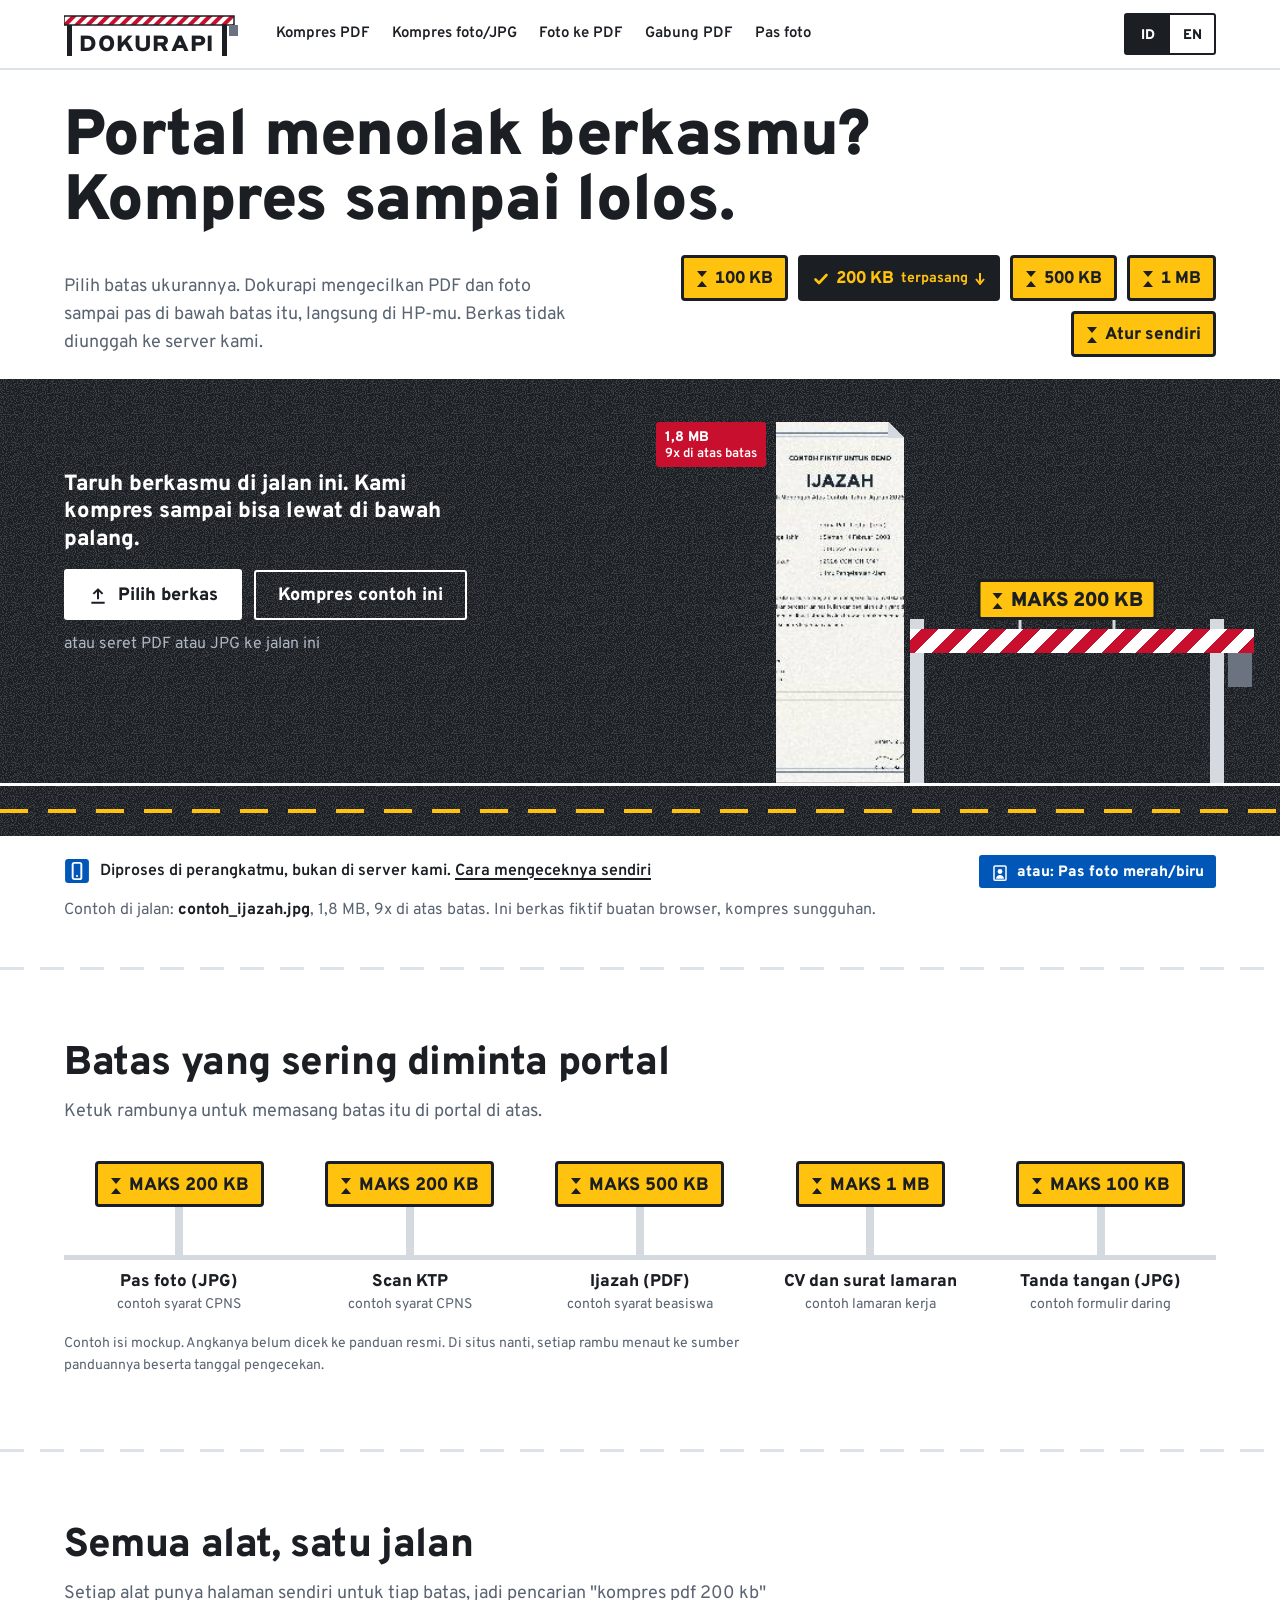
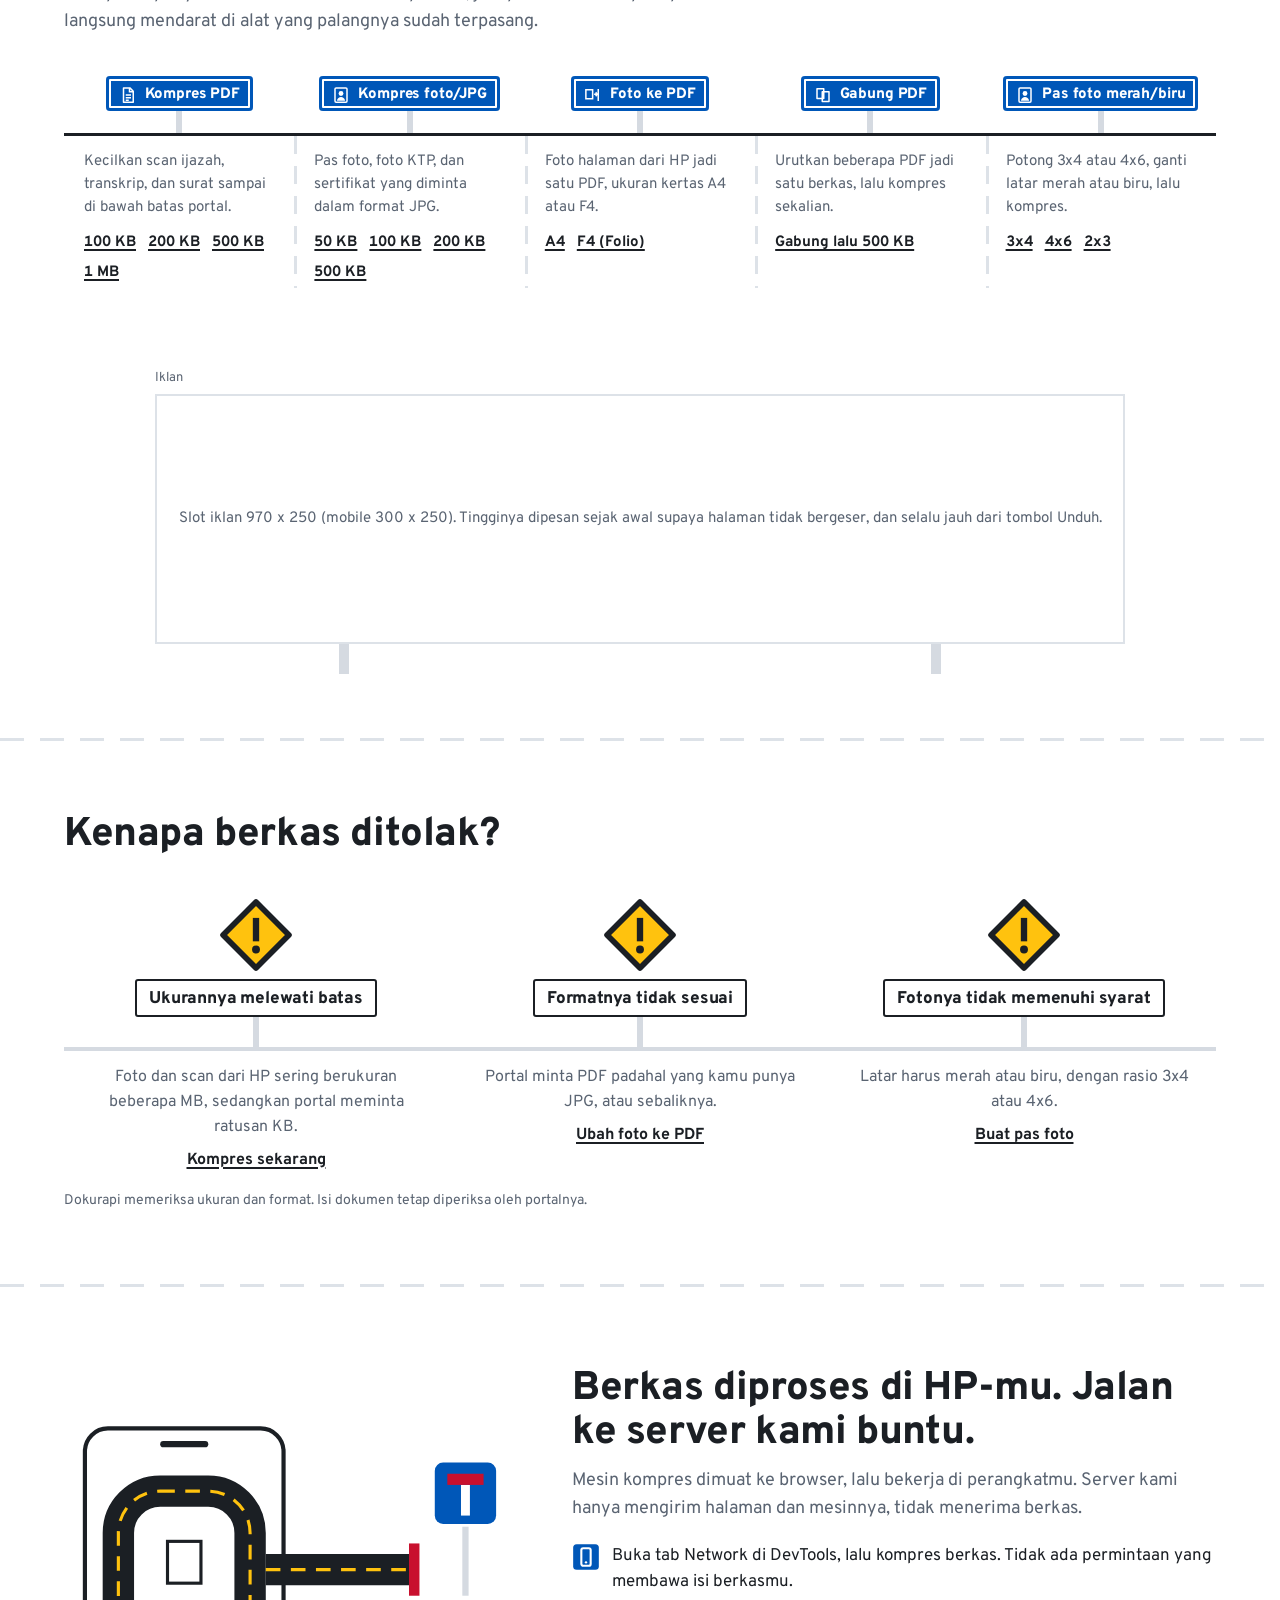
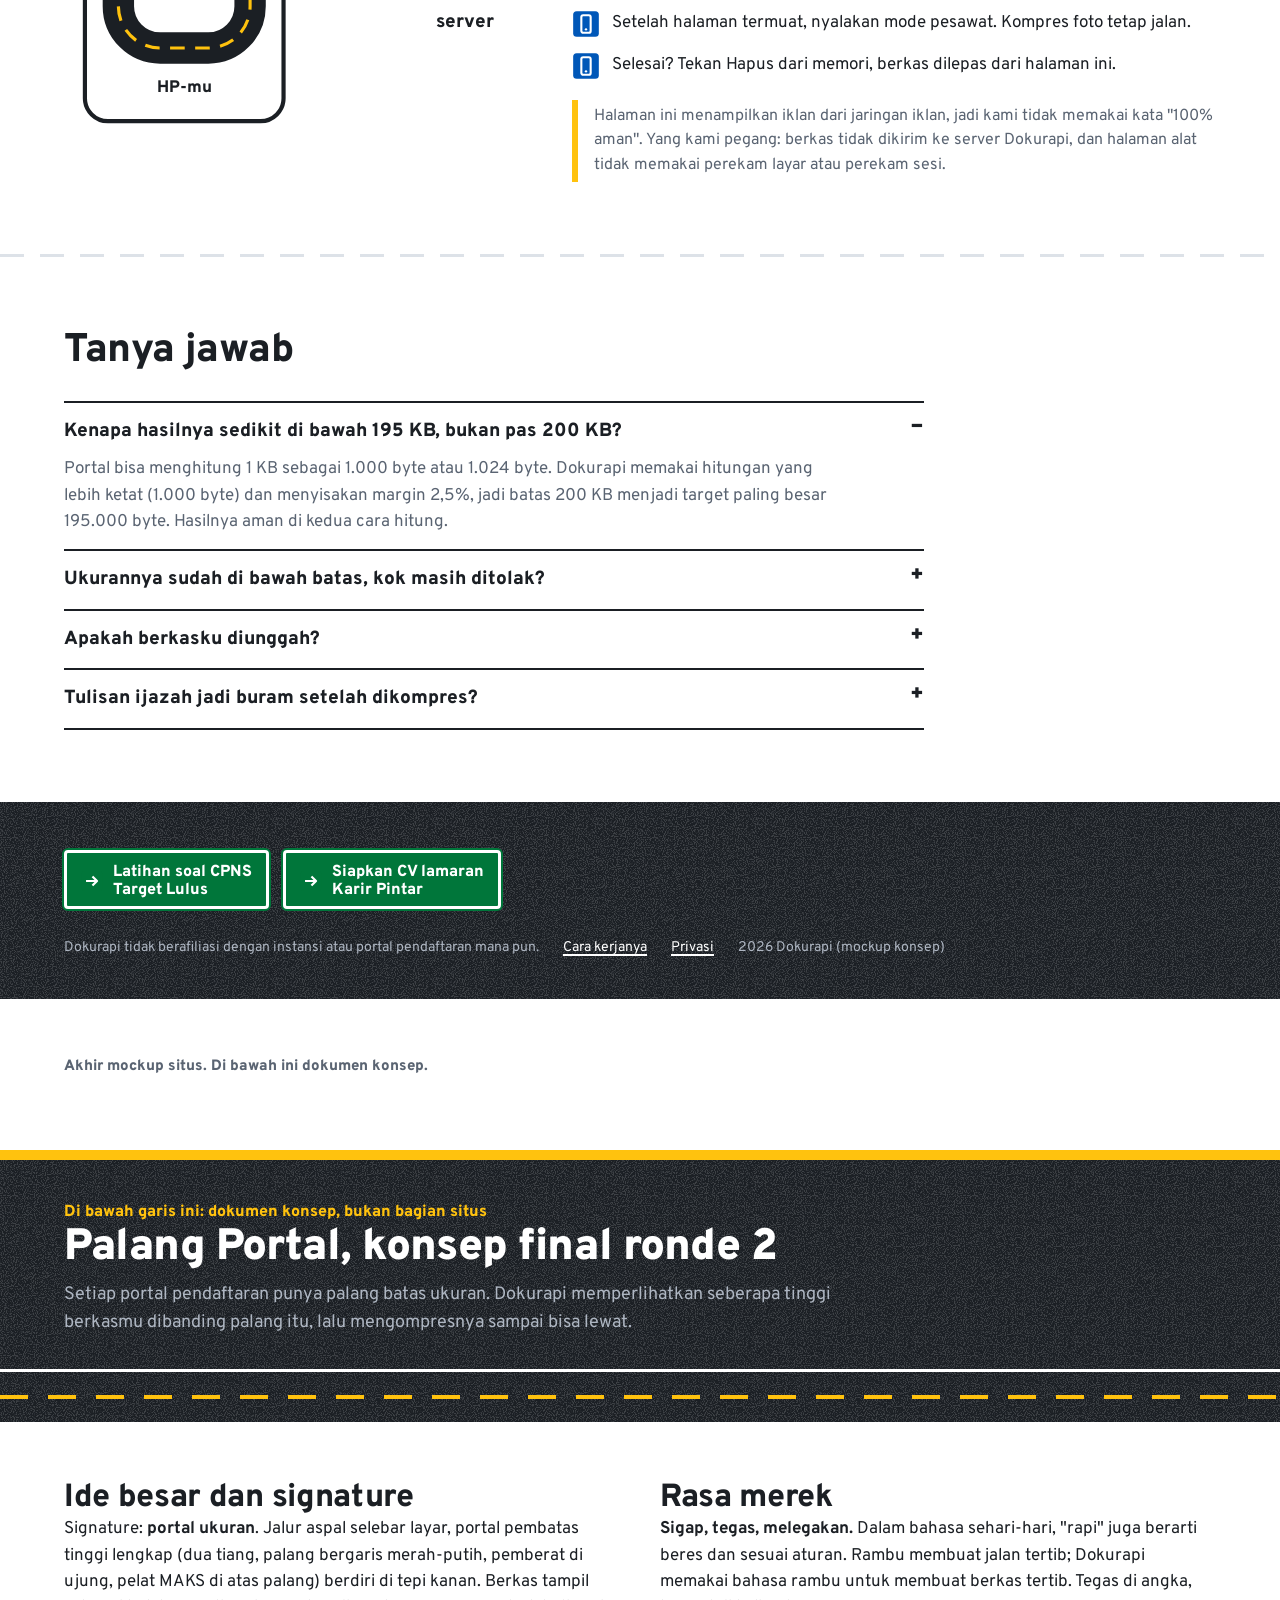
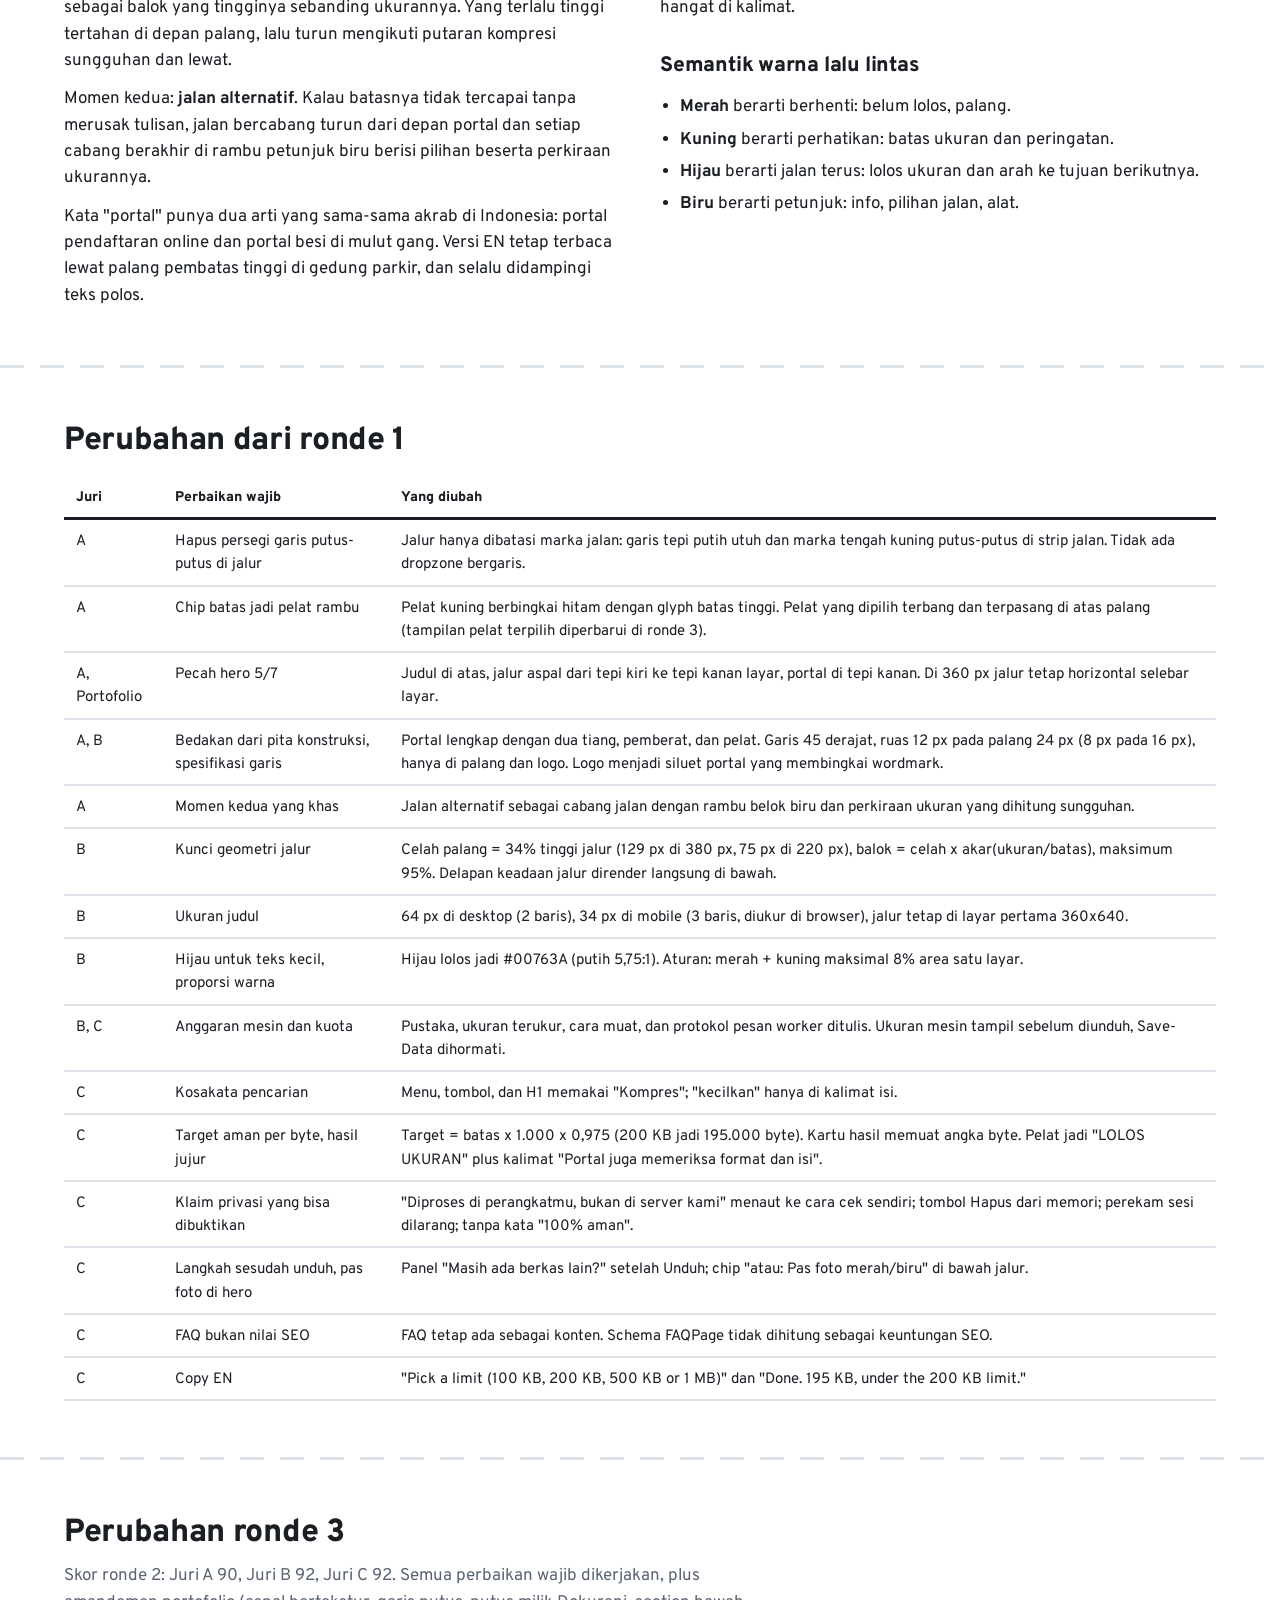
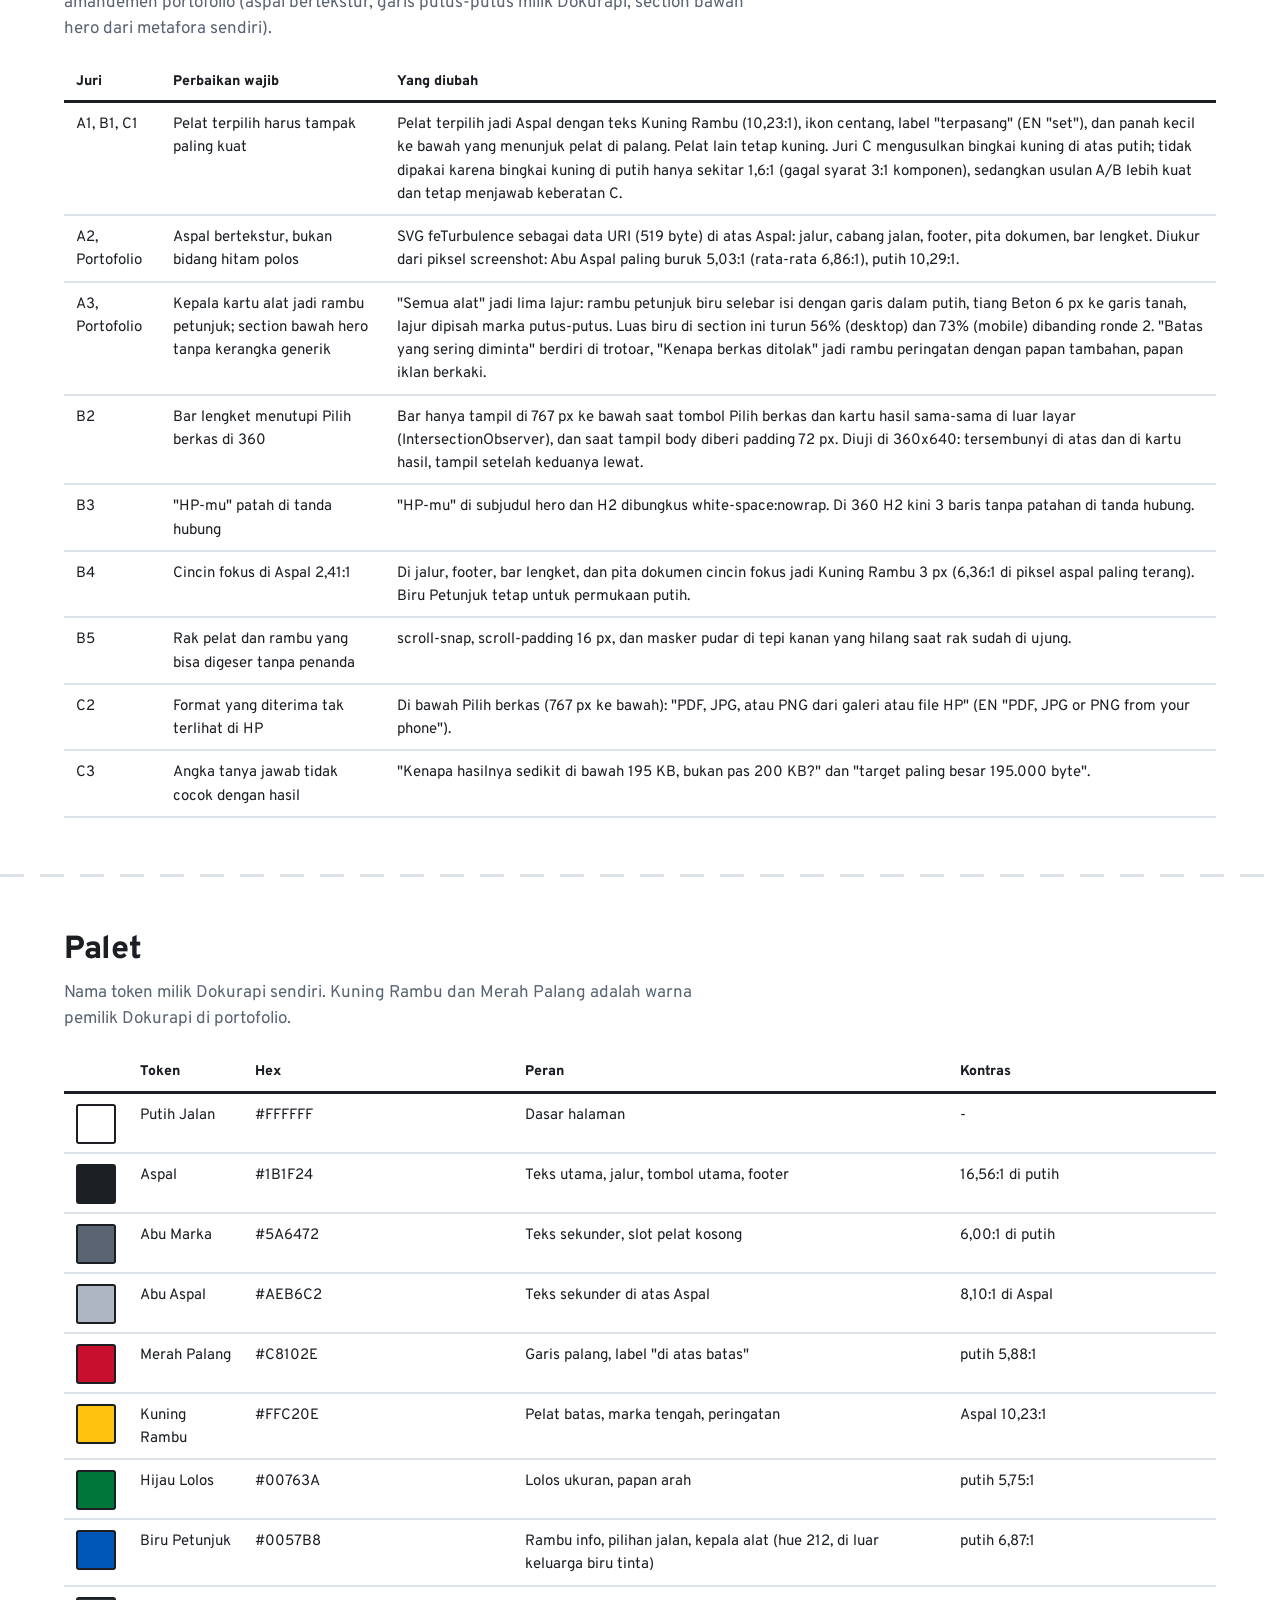
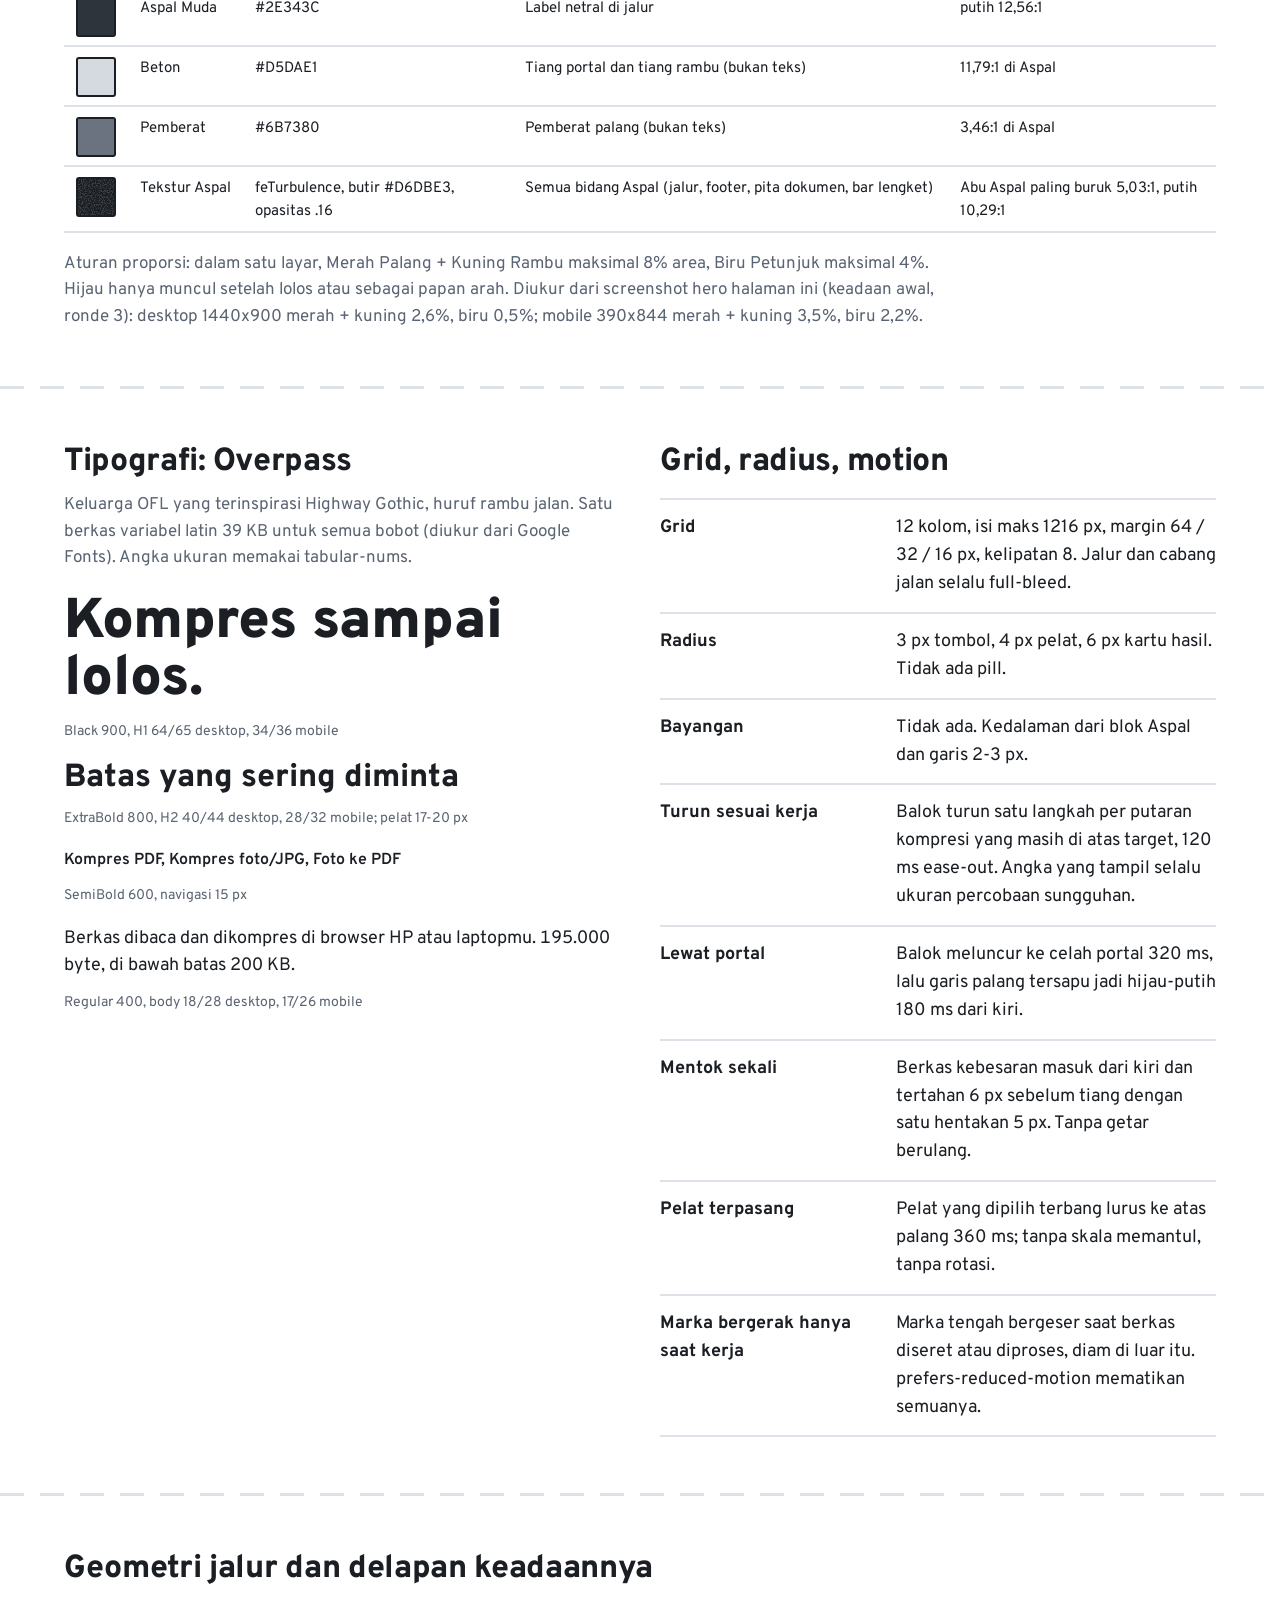
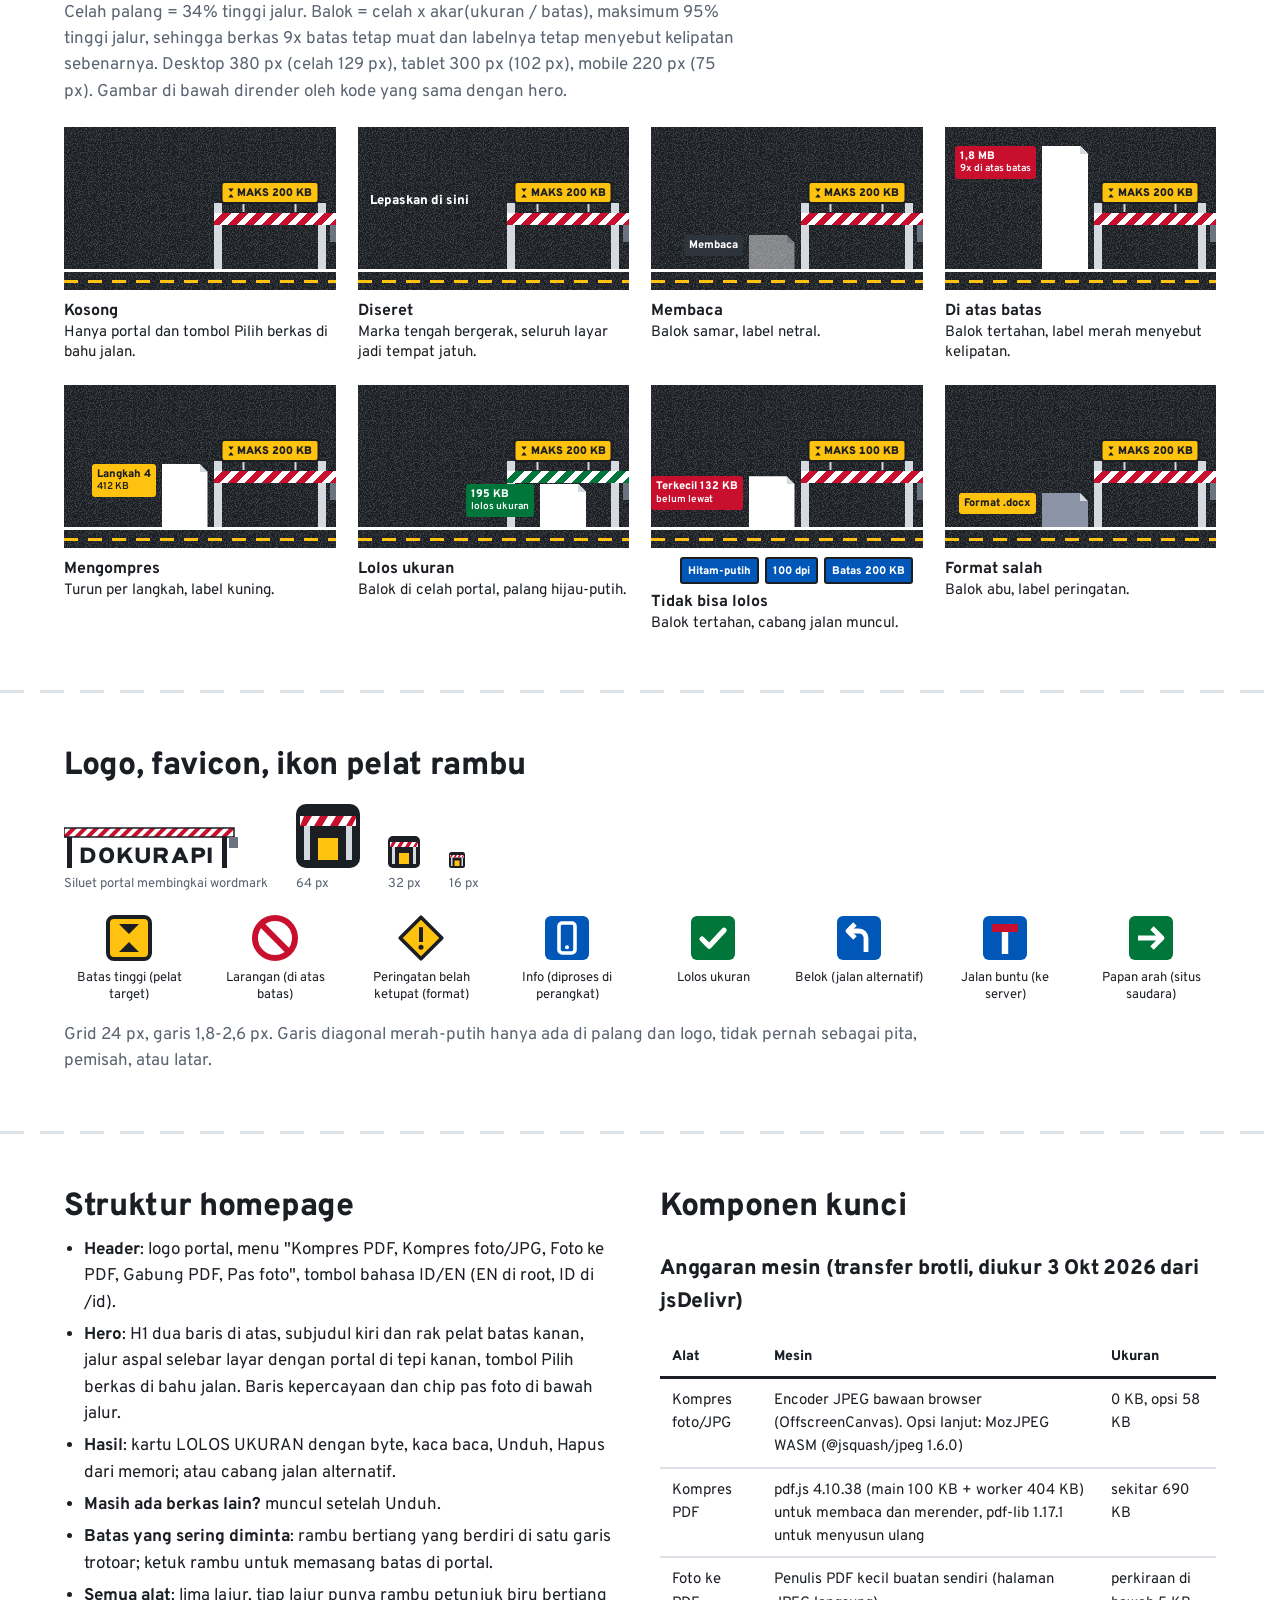
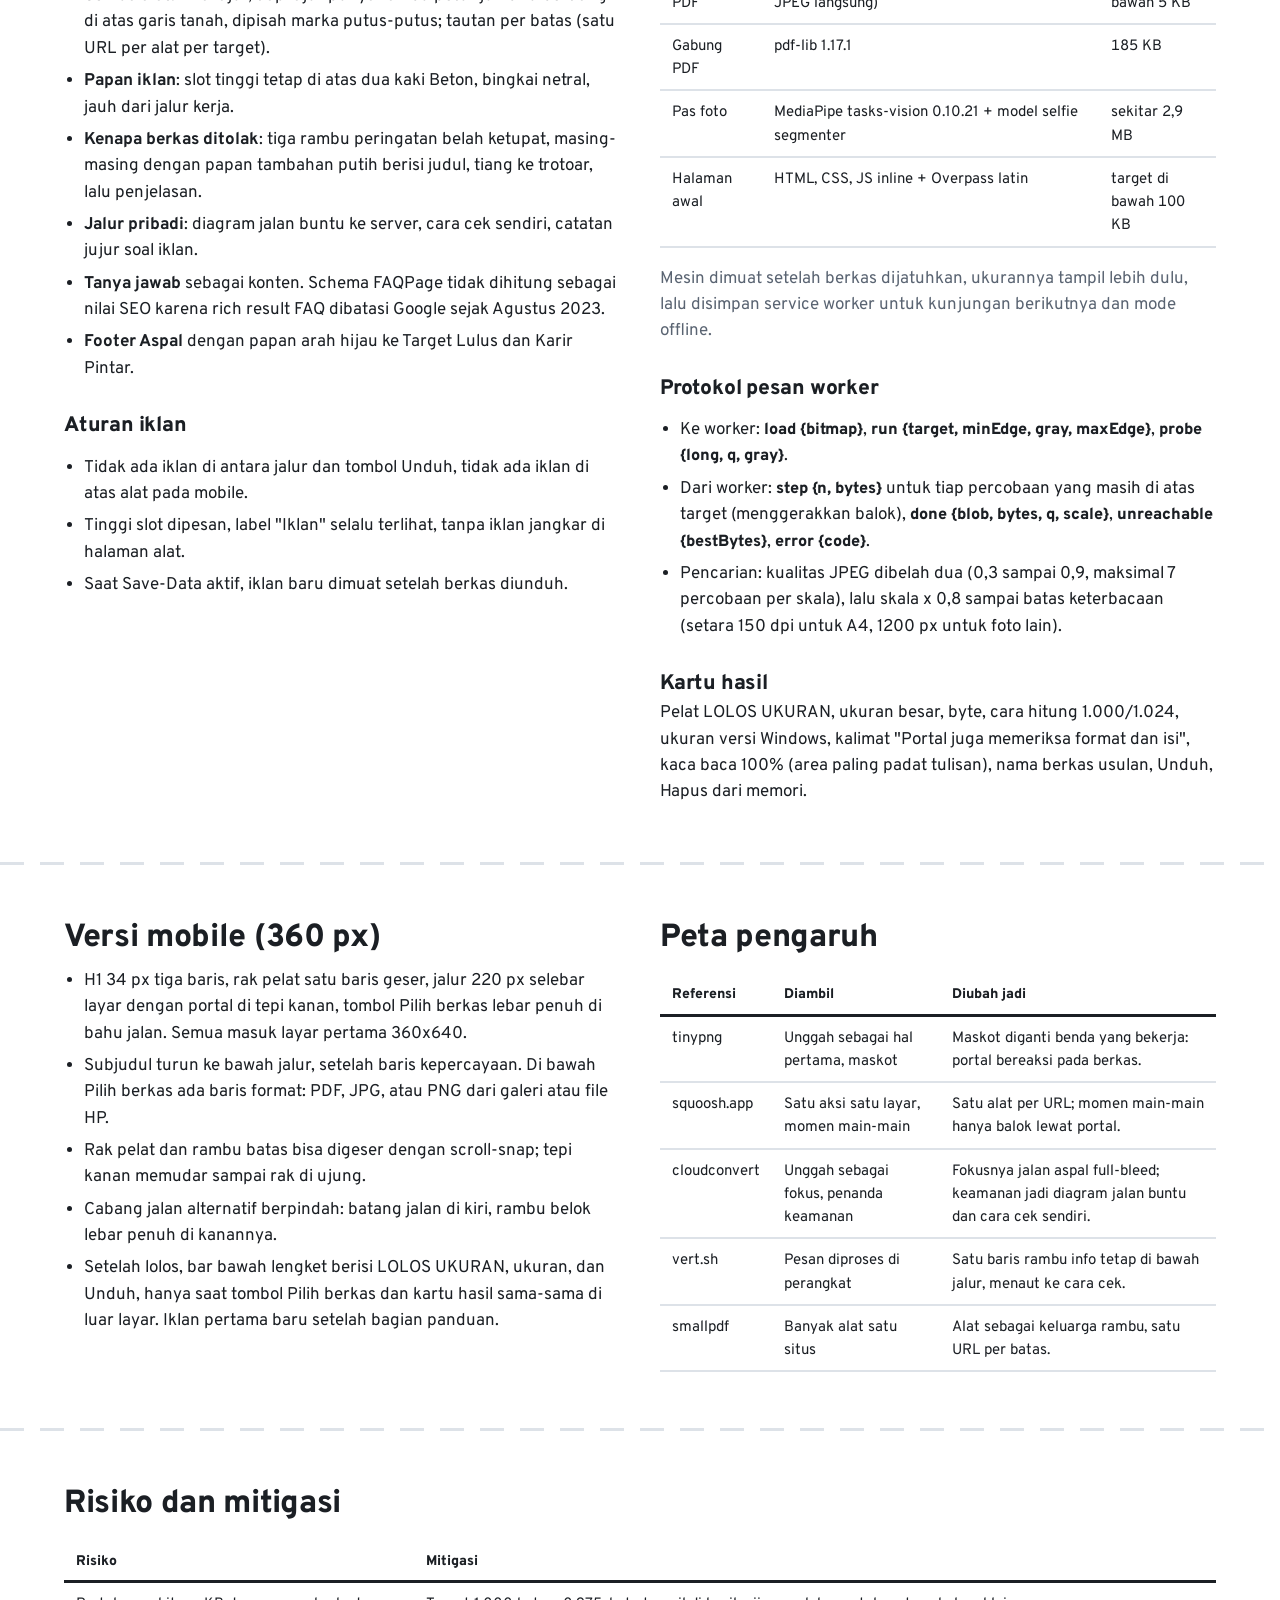
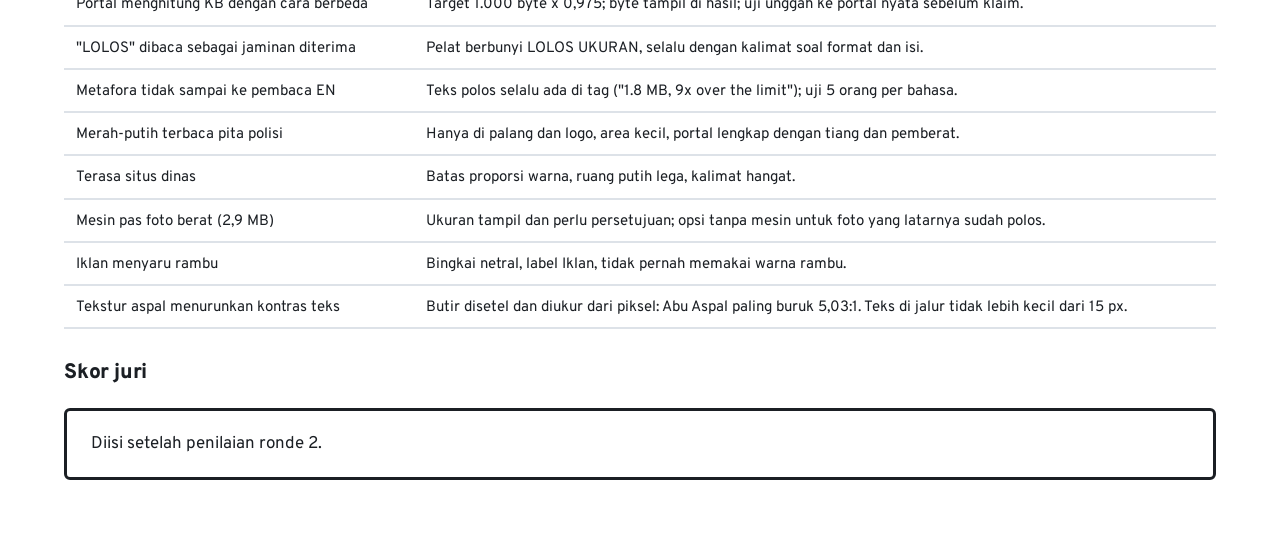
==== site/dokurapi/index.html @ 1e23106c "Konsep desain 5 SaaS ronde 3 + halaman indeks Co-Authored-By: Claude Opus 5.5 <noreply@anthropic.com" ====
<!doctype html>
<html lang="id">
<head>
<meta charset="utf-8">
<meta name="viewport" content="width=device-width,initial-scale=1">
<meta name="robots" content="noindex,nofollow">
<title>Dokurapi: Konsep Desain</title>
<meta name="description" content="Konsep desain Dokurapi ronde 2: Palang Portal. Kompres PDF dan foto sampai lolos batas ukuran portal pendaftaran.">
<link rel="icon" type="image/svg+xml" href="data:image/svg+xml,%3Csvg xmlns='http://www.w3.org/2000/svg' viewBox='0 0 32 32'%3E%3Crect width='32' height='32' rx='5' fill='%231B1F24'/%3E%3Crect x='4' y='9' width='3' height='19' fill='%23D5DAE1'/%3E%3Crect x='25' y='9' width='3' height='19' fill='%23D5DAE1'/%3E%3Crect x='2' y='6' width='28' height='5' fill='%23fff'/%3E%3Cpath d='M4 6h4l-3 5H2zM12 6h4l-3 5H9zM20 6h4l-3 5h-4zM28 6h2v1l-2 4h-3z' fill='%23C8102E'/%3E%3Crect x='11' y='17' width='10' height='11' fill='%23FFC20E'/%3E%3C/svg%3E">
<link rel="preconnect" href="https://fonts.googleapis.com">
<link rel="preconnect" href="https://fonts.gstatic.com" crossorigin>
<link href="https://fonts.googleapis.com/css2?family=Overpass:wght@400;600;700;800;900&display=swap" rel="stylesheet">
<style>
:root{
  --putih:#FFFFFF;--aspal:#1B1F24;--aspal-2:#2E343C;--abu:#5A6472;--abu-aspal:#AEB6C2;
  --garis:#DDE2E8;--beton:#D5DAE1;--pemberat:#6B7380;
  --merah:#C8102E;--kuning:#FFC20E;--hijau:#00763A;--biru:#0057B8;
  --pad:64px;--maxw:1216px;
  --tekstur:url("data:image/svg+xml,%3Csvg%20xmlns%3D%27http%3A//www.w3.org/2000/svg%27%20width%3D%27160%27%20height%3D%27160%27%3E%3Cfilter%20id%3D%27a%27%3E%3CfeTurbulence%20type%3D%27fractalNoise%27%20baseFrequency%3D%27.9%27%20numOctaves%3D%272%27%20stitchTiles%3D%27stitch%27/%3E%3CfeColorMatrix%20values%3D%270%200%200%200%20.84%200%200%200%200%20.86%200%200%200%200%20.89%200%200%200%207%20-3.4%27/%3E%3C/filter%3E%3Crect%20width%3D%27160%27%20height%3D%27160%27%20filter%3D%27url%28%23a%29%27%20opacity%3D%27.16%27/%3E%3C/svg%3E");
}
*{box-sizing:border-box}
html{-webkit-text-size-adjust:100%}
body{margin:0;background:var(--putih);color:var(--aspal);font-family:Overpass,system-ui,sans-serif;font-size:18px;line-height:1.55}
img,svg,canvas{display:block}
a{color:var(--aspal);text-decoration-thickness:2px;text-underline-offset:3px}
a:hover{background:var(--kuning)}
:focus-visible{outline:3px solid var(--biru);outline-offset:2px}
.num{font-variant-numeric:tabular-nums}
.vh{position:absolute!important;width:1px;height:1px;overflow:hidden;clip:rect(0 0 0 0);white-space:nowrap}
.skip{position:absolute;left:-999px;top:8px;background:var(--aspal);color:#fff;padding:8px 12px;z-index:50}
.skip:focus{left:8px}
.wrap{max-width:calc(var(--maxw) + var(--pad)*2);margin:0 auto;padding:0 var(--pad)}
h1,h2,h3{margin:0;letter-spacing:-.01em}
p{margin:0}
button{font:inherit;color:inherit}

/* ---------- header ---------- */
.top{border-bottom:2px solid var(--garis);background:#fff}
.top .wrap{height:68px;display:flex;align-items:center;gap:36px}
.logo{display:block;flex:none;text-decoration:none}
.logo:hover{background:none}
.nav{display:flex;gap:22px;font-weight:600;font-size:15px;line-height:1.2}
.nav a{text-decoration:none}
.nav a:hover{text-decoration:underline;background:none}
.lang{margin-left:auto;display:flex;border:2px solid var(--aspal);border-radius:3px;flex:none}
.menu-b{display:none;font-weight:800;font-size:15px;text-decoration:none;border:2px solid var(--aspal);border-radius:3px;padding:9px 12px 6px;line-height:1;margin-left:auto}
.lang button{background:none;border:0;font-weight:800;font-size:14px;padding:7px 10px 4px;min-width:44px;min-height:38px;cursor:pointer}
.lang button[aria-pressed="true"]{background:var(--aspal);color:#fff}

/* ---------- hero grid ---------- */
.hero{display:grid;grid-template-columns:[full-start] minmax(var(--pad),1fr) [c-start] minmax(0,520px) [mid] minmax(0,696px) [c-end] minmax(var(--pad),1fr) [full-end];padding:36px 0 40px}
.hero h1{grid-column:c-start/c-end;grid-row:1;font-weight:900;font-size:64px;line-height:1.02}
.hero h1 span{display:block}
.hero .sub{grid-column:c-start/mid;grid-row:2;margin-top:18px;color:var(--abu);font-size:18px;max-width:46ch;align-self:end}
.hero .plates{grid-column:mid/c-end;grid-row:2;align-self:end;margin-top:18px}
.hero .lane{grid-column:full-start/full-end;grid-row:3;margin-top:22px}
.hero .forkrow{grid-column:full-start/full-end;grid-row:4}
.hero .below{grid-column:c-start/c-end;grid-row:5}
.hero .after{grid-column:c-start/c-end;grid-row:6}

/* ---------- plates (rambu batas) ---------- */
.plates{display:flex;gap:10px;justify-content:flex-end;flex-wrap:wrap}
.plate{background:var(--kuning);color:var(--aspal);border:3px solid var(--aspal);border-radius:4px;font-weight:800;font-size:17px;line-height:1;padding:11px 12px 8px;display:inline-flex;align-items:center;gap:7px;min-height:46px;cursor:pointer;white-space:nowrap}
.plate .gl{width:12px;height:18px;flex:none}
.plate .ck,.plate .dn,.plate .st{display:none}
.plate .ck{width:16px;height:16px;flex:none}
.plate .dn{width:10px;height:12px;flex:none}
.plate .st{font-weight:700;font-size:14px}
.plate[aria-checked="true"]{background:var(--aspal);color:var(--kuning);border-color:var(--aspal)}
.plate[aria-checked="true"] .gl{display:none}
.plate[aria-checked="true"] .ck,.plate[aria-checked="true"] .dn{display:block}
.plate[aria-checked="true"] .st{display:inline}
.plate[aria-checked="true"]:hover{box-shadow:none}
.plate:hover{box-shadow:inset 0 -3px 0 var(--aspal)}
.plate.edit{cursor:default;padding:5px 6px 5px 10px}
.plate .pin{width:64px;font:inherit;font-size:17px;border:2px solid var(--aspal);border-radius:3px;padding:5px 6px 3px;background:#fff;color:var(--aspal)}
.plate .pok{background:var(--aspal);color:#fff;border:0;border-radius:3px;font-weight:800;font-size:15px;padding:8px 10px 5px;cursor:pointer}
.flyer{position:fixed;z-index:60;pointer-events:none;margin:0}

/* ---------- lane (jalur aspal) ---------- */
.lane{--H:380px;--gr:56px;--rp:56px;--span:300px;--post:14px;--bw:128px;--bar:24px;--wt:30px;--clear:calc(var(--H)*.34);--seg:calc(var(--bar)/2);
  position:relative;background:var(--aspal) var(--tekstur);color:#fff;padding-top:24px;overflow:hidden}
.lane :focus-visible,.foot :focus-visible,.mbar :focus-visible,.docband :focus-visible{outline-color:var(--kuning)}
.nw{white-space:nowrap}
.lane-sky{position:relative;height:var(--H)}
.lane-ground{height:var(--gr);border-top:3px solid #fff;border-bottom:3px solid #fff;
  background:linear-gradient(90deg,var(--kuning) 0 28px,transparent 28px) 0 50%/48px 4px repeat-x}
.lane.go .lane-ground{animation:marka .5s linear infinite}
@keyframes marka{to{background-position:48px 50%}}
.post{position:absolute;bottom:0;width:var(--post);height:calc(var(--clear) + var(--bar) + 10px);background:var(--beton);z-index:1}
.post-r{right:var(--rp);z-index:4}
.post-l{right:calc(var(--rp) + var(--span))}
.bar{position:absolute;bottom:var(--clear);right:calc(var(--rp) - var(--wt));width:calc(var(--span) + var(--post) + var(--wt));height:var(--bar);z-index:4;
  background:repeating-linear-gradient(-45deg,var(--merah) 0 var(--seg),#fff var(--seg) calc(var(--seg)*2))}
.bar::after{content:"";position:absolute;inset:0;background:repeating-linear-gradient(-45deg,var(--hijau) 0 var(--seg),#fff var(--seg) calc(var(--seg)*2));clip-path:inset(0 100% 0 0);transition:clip-path .18s linear .3s}
.lane.ok .bar::after{clip-path:inset(0 0 0 0)}
.wt{position:absolute;right:2px;top:100%;width:calc(var(--wt) - 6px);height:calc(var(--bar)*1.4);background:var(--pemberat)}
.hang{position:absolute;bottom:calc(var(--clear) + var(--bar) + 9px);right:calc(var(--rp) + var(--post) + (var(--span) - var(--post))/2);transform:translateX(50%);z-index:4;
  background:var(--kuning);color:var(--aspal);border:3px solid var(--aspal);border-radius:4px;font-weight:900;font-size:20px;line-height:1;padding:9px 11px 6px;display:flex;align-items:center;gap:7px;white-space:nowrap}
.hang::before,.hang::after{content:"";position:absolute;top:calc(100% + 3px);width:3px;height:9px;background:var(--beton)}
.hang::before{left:22%}.hang::after{right:22%}
.hang .gl{width:12px;height:18px}
.blkw{position:absolute;bottom:0;right:calc(var(--rp) + var(--span) + var(--post) + 6px);width:var(--bw);height:40px;z-index:2;
  transition:height .12s ease-out,right .32s cubic-bezier(.2,.8,.2,1)}
.blkw.through{right:calc(var(--rp) + var(--post) + (var(--span) - var(--post) - var(--bw))/2)}
.blkw.through .tag{right:calc(100% + (var(--span) - var(--post) - var(--bw))/2 + var(--post) + 10px)}
.blkw.bump{animation:bump .42s cubic-bezier(.2,.8,.2,1)}
@keyframes bump{0%{transform:translateX(-56px)}78%{transform:translateX(5px)}100%{transform:none}}
.blk{position:absolute;inset:0;background:#fff center top/cover no-repeat;clip-path:polygon(0 0,calc(100% - 16px) 0,100% 16px,100% 100%,0 100%)}
.blk::after{content:"";position:absolute;top:0;right:0;width:16px;height:16px;background:linear-gradient(225deg,transparent 50%,var(--beton) 50%)}
.blk.pdf{background-image:repeating-linear-gradient(180deg,transparent 0 14px,#C9CED6 14px 17px);background-size:70% 100%;background-position:50% 22px;background-repeat:no-repeat}
.blk.bad{background:#8A94A6}
.blkw.reading .blk{opacity:.45}
.tag{position:absolute;right:calc(100% + 10px);top:0;font-weight:800;font-size:14px;line-height:1.25;padding:7px 9px 5px;border-radius:3px;white-space:nowrap;background:var(--aspal-2);color:#fff}
.tag small{display:block;font-weight:600;font-size:13px}
.tag.t-over{background:var(--merah)}
.tag.t-work{background:var(--kuning);color:var(--aspal)}
.tag.t-ok{background:var(--hijau)}
.tag.t-warn{background:var(--kuning);color:var(--aspal)}
.lane-cta{position:absolute;z-index:5;left:max(var(--pad),calc((100% - var(--maxw))/2));top:calc(24px + var(--H)*.18);
  width:min(430px,calc(100% - var(--rp) - var(--span) - var(--post) - var(--bw) - 160px - max(var(--pad),calc((100% - var(--maxw))/2))))}
.lane-cta .lead{font-weight:800;font-size:22px;line-height:1.25;margin-bottom:16px}
.lane-cta .hint{color:var(--abu-aspal);font-size:16px;margin-top:12px}
.lane-cta .row{display:flex;flex-wrap:wrap;gap:12px;align-items:center}
.lane-cta .fmt{display:none;color:var(--abu-aspal);font-size:15px;line-height:1.35}
.btn{font-weight:800;font-size:18px;line-height:1;border-radius:3px;padding:15px 22px 12px;border:2px solid transparent;cursor:pointer;display:inline-flex;align-items:center;justify-content:center;gap:10px;min-height:50px;text-decoration:none}
.btn svg{width:20px;height:20px;flex:none}
.btn-w{background:#fff;color:var(--aspal)}
.btn-w:hover{background:var(--kuning)}
.btn-o{background:transparent;color:#fff;border-color:#fff}
.btn-o:hover{background:#fff;color:var(--aspal)}
.btn-a{background:var(--aspal);color:#fff}
.btn-a:hover{background:#000}
.btn-l{background:transparent;color:var(--aspal);border-color:var(--aspal)}
.btn[disabled]{opacity:.55;cursor:not-allowed}
.lane .sr-note{position:absolute;left:12px;top:6px;font-size:13px;color:var(--abu-aspal)}

/* ---------- below lane ---------- */
.below{display:flex;flex-wrap:wrap;align-items:center;gap:10px 28px;padding:16px 0 4px}
.trust{display:flex;align-items:center;gap:10px;font-weight:600;font-size:16px}
.trust svg{width:26px;height:26px;flex:none}
.chip-b{display:inline-flex;align-items:center;gap:8px;background:var(--biru);color:#fff;border-radius:3px;padding:9px 12px 6px;font-weight:800;font-size:15px;text-decoration:none;margin-left:auto;line-height:1}
.chip-b:hover{background:#00438F}
.chip-b svg{width:18px;height:18px}
.status{flex-basis:100%;font-size:16px;color:var(--abu);min-height:25px}
.status b{color:var(--aspal)}
.engine{flex-basis:100%;font-size:16px;color:var(--abu)}
.engine.ask{color:var(--aspal);border:2px solid var(--aspal);border-radius:4px;padding:14px 16px 12px;display:flex;flex-wrap:wrap;gap:10px 18px;align-items:center;font-size:16px}
.engine .demo{background:var(--kuning);font-weight:800;padding:3px 6px 1px;border-radius:3px;font-size:13px}

/* result card */
.result{border:3px solid var(--aspal);border-radius:6px;padding:22px 24px;margin:16px 0 8px;display:grid;grid-template-columns:minmax(0,1fr) auto;gap:20px 32px}
.result .okplate{display:inline-flex;align-items:center;gap:10px;background:var(--hijau);color:#fff;font-weight:900;font-size:20px;line-height:1;padding:11px 14px 8px;border-radius:4px;border:3px solid var(--aspal)}
.result .okplate svg{width:22px;height:22px}
.result .lines .big{color:var(--aspal);max-width:none;font-weight:900;font-size:44px;line-height:1.05;margin:14px 0 6px}
.result .lines p{font-size:16px;color:var(--abu);max-width:62ch;margin-top:6px}
.result .lines p b{color:var(--aspal)}
.result .acts{display:flex;flex-wrap:wrap;gap:12px;margin-top:18px;align-items:center}
.result .fname{font-size:15px;color:var(--abu)}
.loupe{display:flex;gap:12px;align-items:flex-start}
.loupe figure{margin:0}
.loupe canvas{width:168px;height:168px;border:2px solid var(--aspal);border-radius:3px;background:#fff}
.loupe figcaption{font-size:14px;font-weight:700;margin-top:6px}
.loupe-t{font-weight:800;font-size:15px;margin-bottom:8px}

/* fork: jalan alternatif */
.fork{position:relative;padding:0 0 26px;--rp:56px;--span:300px;--post:14px;--bw:128px;--tw:52px}
.fork .trunk{position:absolute;top:0;bottom:26px;right:calc(var(--rp) + var(--span) + var(--post) + 6px + var(--bw)/2 - var(--tw)/2);width:var(--tw);background:var(--aspal) var(--tekstur);
  border-left:3px solid #fff;box-shadow:inset -3px 0 0 #fff}
.fork .trunk::after{content:"";position:absolute;left:50%;top:0;bottom:0;width:4px;transform:translateX(-50%);background:linear-gradient(180deg,var(--kuning) 0 22px,transparent 22px) 0 0/4px 38px repeat-y}
.fork .fhead{max-width:calc(var(--maxw) + var(--pad)*2);margin:0 auto;padding:22px var(--pad) 14px;display:flex;gap:12px;align-items:flex-start}
.fork .fhead svg{width:34px;height:34px;flex:none}
.fork .fhead h3{font-weight:800;font-size:22px;line-height:1.2}
.fork .fhead p{color:var(--abu);font-size:16px;margin-top:4px}
.exits{display:flex;flex-direction:column;gap:14px;align-items:flex-end;padding-right:calc(var(--rp) + var(--span) + var(--post) + 6px + var(--bw)/2 + var(--tw)/2)}
.exit{display:flex;align-items:center}
.exit .road{width:110px;height:30px;background:var(--aspal) var(--tekstur);border-top:3px solid #fff;border-bottom:3px solid #fff;position:relative}
.exit .road::after{content:"";position:absolute;left:0;right:0;top:50%;height:3px;transform:translateY(-50%);background:linear-gradient(90deg,var(--kuning) 0 14px,transparent 14px) 0 0/24px 3px repeat-x}
.exit button{display:flex;align-items:center;gap:12px;background:var(--biru);color:#fff;border:3px solid var(--aspal);border-radius:4px;padding:11px 14px 8px;cursor:pointer;text-align:left;min-height:56px;width:400px;max-width:100%}
.exit button svg{width:28px;height:28px;flex:none}
.exit button b{display:block;font-weight:800;font-size:17px;line-height:1.2}
.exit button small{display:block;font-size:14px;line-height:1.3;margin-top:2px}
.exit button:hover{background:#00438F}
.exit button[disabled]{background:#fff;color:var(--abu);border-color:var(--abu);cursor:not-allowed}
.exit button[disabled] svg{opacity:.6}

/* after download */
.after{margin:0}
#next{border-top:3px solid var(--aspal);padding-top:16px;margin:12px 0 4px}
.after h3{font-weight:800;font-size:20px;margin-bottom:12px}
.after .row{display:flex;flex-wrap:wrap;gap:10px}
.after .chip-b{margin-left:0}
.sign-g{display:inline-flex;align-items:center;gap:10px;background:var(--hijau);color:#fff;border-radius:4px;border:3px solid #fff;box-shadow:0 0 0 2px var(--hijau);padding:10px 14px 7px;font-weight:800;font-size:16px;line-height:1.15;text-decoration:none}
.sign-g:hover{background:#005C2D}
.sign-g svg{width:22px;height:22px;flex:none}

/* mobile sticky result bar */
.mbar{position:fixed;left:0;right:0;bottom:0;z-index:40;background:var(--aspal) var(--tekstur);color:#fff;display:none;align-items:center;gap:12px;padding:10px 16px calc(10px + env(safe-area-inset-bottom))}
.mbar .p{background:var(--hijau);font-weight:900;font-size:14px;padding:7px 8px 5px;border-radius:3px;line-height:1}
.mbar .s{font-weight:800;font-size:18px}
.mbar .btn{margin-left:auto;min-height:44px;padding:12px 16px 9px;font-size:16px}

/* ---------- sections ---------- */
.marka{height:3px;background:linear-gradient(90deg,var(--garis) 0 24px,transparent 24px) 0 0/40px 3px repeat-x}
.sec{padding:72px 0}
.sec h2{font-weight:800;font-size:40px;line-height:1.1}
.sec .lede{color:var(--abu);margin-top:12px;max-width:62ch}
.note{font-size:14px;color:var(--abu);margin-top:18px;max-width:80ch}
.signs{display:grid;grid-template-columns:repeat(5,minmax(0,1fr));gap:0;margin-top:36px}
.rsign{display:flex;flex-direction:column;align-items:center;text-align:center;background:none;border:0;cursor:pointer;padding:0 10px}
.rsign .plate{pointer-events:none;font-size:18px}
.rsign .pole{width:8px;height:48px;background:var(--beton)}
.rsign .base{align-self:stretch;margin:0 -10px;height:5px;background:var(--beton)}
.rsign b{margin-top:12px;font-weight:800;font-size:17px;line-height:1.25}
.rsign small{color:var(--abu);font-size:14px}
.rsign:hover .plate{box-shadow:inset 0 -3px 0 var(--aspal)}
/* lajur alat: rambu petunjuk bertiang di atas lajur */
.lajur{display:grid;grid-template-columns:repeat(5,minmax(0,1fr));margin-top:40px}
.ljr{display:flex;flex-direction:column;align-items:center;min-width:0}
.rp{display:inline-flex;align-items:center;gap:8px;background:var(--biru);color:#fff;border-radius:4px;padding:10px 13px 7px;box-shadow:inset 0 0 0 3px var(--biru),inset 0 0 0 5px #fff;font-weight:800;font-size:15px;line-height:1.15;max-width:calc(100% - 20px)}
.rp svg{width:18px;height:18px;flex:none}
.ljr .tiang{width:6px;height:22px;background:var(--beton);flex:none}
.bdn{align-self:stretch;flex:1;border-top:3px solid var(--aspal);padding:14px 20px 4px}
.ljr + .ljr .bdn{background:linear-gradient(180deg,var(--garis) 0 18px,transparent 18px) 0 0/3px 30px repeat-y}
.bdn p{font-size:15px;color:var(--abu)}
.bdn .tl{display:flex;flex-wrap:wrap;gap:6px 12px;margin-top:12px;font-weight:700;font-size:15px}
/* rambu peringatan + papan tambahan */
.peringatan{display:grid;grid-template-columns:repeat(3,minmax(0,1fr));margin-top:40px}
.pr{display:flex;flex-direction:column;align-items:center;text-align:center;padding:0 22px}
.pr .wajik{width:76px;height:76px}
.pr .tambahan{margin-top:6px;background:#fff;border:2px solid var(--aspal);border-radius:3px;padding:8px 12px 5px;font-weight:800;font-size:17px;line-height:1.25;max-width:100%}
.pr .tiang{width:6px;height:30px;background:var(--beton);flex:none}
.pr p{align-self:stretch;margin:0 -22px;border-top:4px solid var(--beton);padding:14px 22px 0;font-size:16px;color:var(--abu)}
.pr a{font-weight:700;font-size:16px;margin-top:8px}
.ad .legs{max-width:970px;margin:0 auto;display:flex;justify-content:space-between;padding:0 16%;height:30px}
.ad .legs span{width:10px;background:var(--beton)}
.ad{padding:8px 0 64px}
.ad .lbl{font-size:13px;color:var(--abu);max-width:970px;margin:0 auto 6px}
.ad .slot{height:250px;max-width:970px;margin:0 auto;border:2px solid var(--garis);display:flex;align-items:center;justify-content:center;text-align:center;color:var(--abu);font-size:15px;padding:16px}
.priv{display:grid;grid-template-columns:minmax(0,5fr) minmax(0,7fr);gap:48px;align-items:center;margin-top:8px}
.priv .dia{width:100%;height:auto}
.check{list-style:none;padding:0;margin:20px 0 0;display:grid;gap:14px}
.check li{display:grid;grid-template-columns:28px 1fr;gap:12px;font-size:17px}
.check svg{width:28px;height:28px}
.honest{margin-top:20px;border-left:6px solid var(--kuning);padding:4px 0 4px 16px;font-size:16px;color:var(--abu)}
.faq{margin-top:28px;max-width:860px}
.faq details{border-top:2px solid var(--aspal);padding:14px 0}
.faq details:last-child{border-bottom:2px solid var(--aspal)}
.faq summary{font-weight:800;font-size:19px;cursor:pointer;list-style:none;display:flex;justify-content:space-between;gap:16px}
.faq summary::-webkit-details-marker{display:none}
.faq summary::after{content:"+";font-weight:900;font-size:22px;line-height:1}
.faq details[open] summary::after{content:"\2212"}
.faq details p{margin-top:10px;color:var(--abu);font-size:17px;max-width:70ch}
.foot{background:var(--aspal) var(--tekstur);color:#fff;padding:48px 0 40px}
.foot .signs-g{display:flex;flex-wrap:wrap;gap:14px}
.foot .fine{margin-top:28px;font-size:14px;color:var(--abu-aspal);display:flex;flex-wrap:wrap;gap:8px 24px}
.foot .fine a{color:#fff}
.foot .fine a:hover{background:none;color:var(--kuning)}

/* ---------- concept document ---------- */
.docband{background:var(--aspal) var(--tekstur);color:#fff;padding:40px 0 0;margin-top:72px;border-top:10px solid var(--kuning)}
.split{max-width:calc(var(--maxw) + var(--pad)*2);margin:56px auto 0;padding:0 var(--pad);font-weight:800;font-size:15px;color:var(--abu)}
.doc code{font-family:inherit;font-weight:800;font-size:.95em}
.docband .t{font-weight:900;font-size:44px;line-height:1.05}
.docband p{color:var(--abu-aspal);margin-top:10px;max-width:70ch}
.docband .road{height:56px;margin-top:32px;border-top:3px solid #fff;border-bottom:3px solid #fff;background:linear-gradient(90deg,var(--kuning) 0 28px,transparent 28px) 0 50%/48px 4px repeat-x}
.doc .sec{padding:56px 0}
.doc h2{font-size:32px}
.doc h3{font-weight:800;font-size:21px;margin-top:28px}
.doc p,.doc li{font-size:17px}
.doc p+p{margin-top:12px}
.doc ul{padding-left:20px;margin:12px 0 0}
.doc li+li{margin-top:6px}
.cols2{display:grid;grid-template-columns:minmax(0,1fr) minmax(0,1fr);gap:40px}
.tbl{width:100%;border-collapse:collapse;margin-top:18px;font-size:15px}
.tbl th,.tbl td{text-align:left;vertical-align:top;padding:10px 12px 8px;border-bottom:2px solid var(--garis)}
.tbl th{font-weight:800;border-bottom:3px solid var(--aspal);font-size:14px}
.tblw{overflow-x:auto;-webkit-overflow-scrolling:touch}
.sw{display:inline-block;width:40px;height:40px;border:2px solid var(--aspal);border-radius:3px;vertical-align:middle}
.spec{margin-top:18px;border-top:2px solid var(--garis)}
.spec div{display:grid;grid-template-columns:220px 1fr;gap:16px;padding:14px 0;border-bottom:2px solid var(--garis);align-items:baseline}
.spec .m{color:var(--abu);font-size:14px}
.minis{display:grid;grid-template-columns:repeat(4,minmax(0,1fr));gap:22px;margin-top:22px}
.mini figcaption{margin-top:8px;font-size:15px;line-height:1.35}
.mini figcaption b{display:block;font-size:16px}
.mini{margin:0}
.lane.small{--H:130px;--gr:24px;--rp:10px;--span:104px;--post:8px;--bw:46px;--bar:12px;--wt:12px;padding-top:12px}
.lane.small .hang{font-size:11px;padding:5px 5px 3px;border-width:2px;gap:3px}
.lane.small .hang .gl{width:7px;height:10px}
.lane.small .hang::before,.lane.small .hang::after{height:8px;top:calc(100% + 2px);width:2px}
.lane.small .tag{font-size:11px;padding:4px 5px 3px;right:calc(100% + 6px)}
.lane.small .tag small{font-size:10px}
.lane.small .lane-ground{background:linear-gradient(90deg,var(--kuning) 0 14px,transparent 14px) 0 50%/24px 3px repeat-x}
.lane.small .blk{clip-path:polygon(0 0,calc(100% - 8px) 0,100% 8px,100% 100%,0 100%)}
.lane.small .blk::after{width:8px;height:8px}
.lane .drophint{position:absolute;left:12px;top:40%;font-weight:800;font-size:13px;color:#fff}
.minifork{display:flex;gap:6px;justify-content:flex-end;padding:6px 10px 0;background:#fff}
.minifork span{background:var(--biru);color:#fff;font-size:11px;font-weight:800;border-radius:3px;padding:4px 6px 2px;border:2px solid var(--aspal)}
.icons{display:grid;grid-template-columns:repeat(8,minmax(0,1fr));gap:16px;margin-top:20px}
.icons figure{margin:0;text-align:center}
.icons svg{width:48px;height:48px;margin:0 auto}
.icons figcaption{font-size:13px;margin-top:8px;line-height:1.3}
.logos{display:flex;flex-wrap:wrap;gap:28px;align-items:flex-end;margin-top:20px}
.logos figure{margin:0}
.logos figcaption{font-size:13px;color:var(--abu);margin-top:6px}
.spec-type .s900{font-weight:900;font-size:56px;line-height:1.02}
.spec-type .s800{font-weight:800;font-size:32px;line-height:1.1}
.spec-type .s600{font-weight:600;font-size:16px}
.spec-type .s400{font-weight:400;font-size:18px}
.score{border:3px solid var(--aspal);border-radius:6px;padding:20px 24px;margin-top:18px}

/* ---------- responsive ---------- */
@media (max-width:1180px){
  .nav{display:none}
  .menu-b{display:inline-block}
  .menu-b + .lang{margin-left:0}
  .signs{grid-template-columns:repeat(3,minmax(0,1fr));row-gap:28px}
  .lajur{grid-template-columns:repeat(3,minmax(0,1fr));row-gap:32px}
  .ljr:nth-child(3n+1) .bdn{background:none}
  .icons{grid-template-columns:repeat(4,minmax(0,1fr))}
  .minis{grid-template-columns:repeat(2,minmax(0,1fr))}
}
@media (max-width:1199px){
  .lane-cta .lead{font-size:18px;margin-bottom:12px}
  .lane-cta .row{flex-direction:column;align-items:flex-start}
}
@media (max-width:1023px){
  :root{--pad:32px}
  .hero{grid-template-columns:[full-start] var(--pad) [c-start] minmax(0,1fr) [mid] minmax(0,1fr) [c-end] var(--pad) [full-end]}
  .hero h1{font-size:52px}
  .hero .sub{grid-column:c-start/c-end}
  .hero .plates{grid-column:c-start/c-end;grid-row:3;justify-content:flex-start}
  .hero .lane{grid-row:4}.hero .forkrow{grid-row:5}.hero .below{grid-row:6}.hero .after{grid-row:7}
  .lane{--H:300px;--rp:32px;--span:220px;--post:12px;--bw:100px;--bar:20px;--wt:22px}
  .fork{--rp:32px;--span:220px;--post:12px;--bw:100px}
  .lane-cta{top:calc(24px + var(--H)*.12)}
  .lane-cta .lead{display:none}
  .result{grid-template-columns:1fr}
  .priv,.cols2{grid-template-columns:1fr}
  .peringatan{grid-template-columns:1fr;row-gap:36px}
}
@media (max-width:767px){
  .lane-cta{position:static;width:auto;padding:14px var(--pad) 16px}
  .lane-cta .lead,.lane-cta .hint{display:none}
  .lane-cta .row{flex-direction:column;align-items:stretch;gap:8px}
  .lane-cta .btn{width:100%}
  .lane-cta .btn-o{border:0;min-height:40px;padding:8px;text-decoration:underline;text-underline-offset:3px}
  .lane-cta .fmt{display:block;text-align:center;margin:0 0 2px}
  .mbar.on{display:flex}
  body.has-mbar{padding-bottom:72px}
}
@media (max-width:639px){
  :root{--pad:16px}
  body{font-size:17px}
  .top .wrap{height:58px;gap:12px}
  .logo svg{width:138px;height:auto}
  .lang button{min-width:40px;padding:6px 8px 3px;font-size:13px}
  .hero{padding-top:18px;grid-template-columns:[full-start] 16px [c-start] minmax(0,1fr) [mid c-end] 16px [full-end]}
  .hero h1{font-size:34px;line-height:1.05}
  .hero h1 span{display:inline}
  .hero .plates{grid-column:full-start/full-end;grid-row:2;margin-top:14px;flex-wrap:nowrap;overflow-x:auto;padding:4px 16px;scrollbar-width:none;justify-content:flex-start}
  .hero .plates::-webkit-scrollbar{display:none}
  .plate{font-size:16px;min-height:44px;padding:10px 10px 7px}
  .hero .lane{grid-row:3;margin-top:10px}
  .hero .forkrow{grid-row:4}.hero .below{grid-row:5}.hero .after{grid-row:6}
  .hero .sub{grid-row:7;margin:18px 0 8px;font-size:17px}
  .lane{--H:220px;--gr:32px;--rp:12px;--span:120px;--post:10px;--bw:64px;--bar:16px;--wt:12px;padding-top:14px}
  .hang{font-size:14px;padding:6px 7px 4px;gap:4px;border-width:2px}
  .hang .gl{width:9px;height:13px}
  .tag{font-size:12px;padding:5px 6px 4px}
  .tag small{font-size:11px}
  .below{padding-top:12px;gap:10px}
  .trust{font-size:15px}
  .chip-b{margin-left:0}
  .fork{--rp:12px;--span:120px;--post:10px;--bw:64px;--tw:40px}
  .fork .trunk{right:auto;left:16px}
  .fork .fhead{padding:18px 16px 12px 72px}
  .exits{align-items:stretch;padding:0 16px 0 16px}
  .exit{flex-direction:row-reverse;justify-content:flex-end}
  .exit .road{width:30px;flex:none;margin-left:24px}
  .exit button{flex:1;width:auto;max-width:none}
  .result{padding:18px 16px;gap:16px}
  .result .lines .big{color:var(--aspal);max-width:none;font-size:36px}
  .loupe canvas{width:136px;height:136px}
  .sec{padding:48px 0}
  .sec h2{font-size:28px;line-height:1.15}
  .signs{display:flex;overflow-x:auto;gap:0;padding-bottom:8px;scrollbar-width:none}
  .signs::-webkit-scrollbar{display:none}
  .rsign{flex:0 0 164px}
  .hero .plates,.signs{scroll-snap-type:x mandatory;scroll-padding-inline:16px;-webkit-mask-image:linear-gradient(90deg,#000 86%,transparent);mask-image:linear-gradient(90deg,#000 86%,transparent)}
  .hero .plates.at-end,.signs.at-end{-webkit-mask-image:none;mask-image:none}
  .hero .plates>*,.signs>*{scroll-snap-align:start}
  .lajur{grid-template-columns:1fr;row-gap:0}
  .ljr{align-items:flex-start}
  .ljr .tiang{margin-left:34px}
  .ljr .bdn,.ljr:nth-child(3n+1) .bdn{background:none;padding:14px 0 4px}
  .ljr + .ljr{margin-top:26px;padding-top:26px;background:linear-gradient(90deg,var(--garis) 0 24px,transparent 24px) 0 0/40px 3px repeat-x}
  .ad .legs{max-width:300px;padding:0 18%}
  .ad .slot{height:250px;max-width:300px}
  .doc h2{font-size:26px}
  .docband .t{font-size:32px}
  .spec div{grid-template-columns:1fr;gap:4px}
  .tbl thead{display:none}
  .tbl,.tbl tbody,.tbl tr,.tbl td{display:block;width:100%}
  .tbl tr{border-bottom:2px solid var(--garis);padding:10px 0}
  .tbl td{border:0;padding:3px 0}
  .tbl td[data-label]:not([data-label=""])::before{content:attr(data-label) ": ";font-weight:800;color:var(--aspal)}
  .tbl td:first-child .sw{margin-bottom:4px}
  .minis{grid-template-columns:1fr}
  .icons{grid-template-columns:repeat(4,minmax(0,1fr))}
  .spec-type .s900{font-size:40px}
}
@media (prefers-reduced-motion:reduce){
  *,*::before,*::after{animation:none!important;transition:none!important;scroll-behavior:auto!important}
}
</style>
</head>
<body>
<svg width="0" height="0" style="position:absolute" aria-hidden="true" focusable="false">
  <defs>
    <pattern id="stripe-logo" width="8" height="8" patternUnits="userSpaceOnUse" patternTransform="rotate(45)"><rect width="4" height="8" fill="#C8102E"/><rect x="4" width="4" height="8" fill="#fff"/></pattern>
  </defs>
  <symbol id="i-centang" viewBox="0 0 16 16"><path d="M2.5 8.5l3.5 3.5 7.5-8" fill="none" stroke="currentColor" stroke-width="2.6" stroke-linecap="round" stroke-linejoin="round"/></symbol>
  <symbol id="g-turun" viewBox="0 0 10 12"><path d="M5 0v9M1 6l4 5 4-5" fill="none" stroke="currentColor" stroke-width="2" stroke-linejoin="round"/></symbol>
  <symbol id="g-batas" viewBox="0 0 12 18"><path d="M1 1h10L6 7z M1 17h10L6 11z" fill="currentColor"/></symbol>
  <symbol id="i-larangan" viewBox="0 0 24 24"><circle cx="12" cy="12" r="10" fill="#fff" stroke="#C8102E" stroke-width="3"/><path d="M5.6 5.6l12.8 12.8" stroke="#C8102E" stroke-width="3"/></symbol>
  <symbol id="i-peringatan" viewBox="0 0 24 24"><path d="M12 1.6L22.4 12 12 22.4 1.6 12z" fill="#FFC20E" stroke="#1B1F24" stroke-width="1.8" stroke-linejoin="round"/><rect x="11" y="6.6" width="2" height="7.4" fill="#1B1F24"/><circle cx="12" cy="16.6" r="1.25" fill="#1B1F24"/></symbol>
  <symbol id="i-info" viewBox="0 0 24 24"><rect x="1" y="1" width="22" height="22" rx="3" fill="#0057B8"/><rect x="8" y="4.5" width="8" height="15" rx="1.6" fill="none" stroke="#fff" stroke-width="1.8"/><circle cx="12" cy="16.6" r="1" fill="#fff"/></symbol>
  <symbol id="i-lolos" viewBox="0 0 24 24"><rect x="1" y="1" width="22" height="22" rx="3" fill="#00763A"/><path d="M6.5 12.5l3.6 3.6 7.4-8" fill="none" stroke="#fff" stroke-width="2.6" stroke-linecap="round" stroke-linejoin="round"/></symbol>
  <symbol id="i-belok" viewBox="0 0 24 24"><rect x="1" y="1" width="22" height="22" rx="3" fill="#0057B8"/><path d="M15.5 19V12a3.5 3.5 0 0 0-3.5-3.5H7" fill="none" stroke="#fff" stroke-width="2.4"/><path d="M10 5L6.5 8.5 10 12" fill="none" stroke="#fff" stroke-width="2.4" stroke-linejoin="round"/></symbol>
  <symbol id="i-buntu" viewBox="0 0 24 24"><rect x="1" y="1" width="22" height="22" rx="3" fill="#0057B8"/><rect x="10.4" y="9" width="3.2" height="11" fill="#fff"/><rect x="5.5" y="5" width="13" height="4" fill="#C8102E"/></symbol>
  <symbol id="i-arah" viewBox="0 0 24 24"><rect x="1" y="1" width="22" height="22" rx="3" fill="#00763A"/><path d="M5.5 12h11.5M12.5 7l5 5-5 5" fill="none" stroke="#fff" stroke-width="2.4" stroke-linejoin="round"/></symbol>
  <symbol id="i-batas" viewBox="0 0 24 24"><rect x="1.5" y="1.5" width="21" height="21" rx="3" fill="#FFC20E" stroke="#1B1F24" stroke-width="2"/><path d="M7 5h10l-5 5z M7 19h10l-5-5z" fill="#1B1F24"/></symbol>
  <symbol id="i-unggah" viewBox="0 0 24 24"><path d="M12 16V4M6.5 9.5L12 4l5.5 5.5M4 20h16" fill="none" stroke="currentColor" stroke-width="2.4" stroke-linejoin="round"/></symbol>
  <symbol id="i-unduh" viewBox="0 0 24 24"><path d="M12 4v12M6.5 10.5L12 16l5.5-5.5M4 20h16" fill="none" stroke="currentColor" stroke-width="2.4" stroke-linejoin="round"/></symbol>
  <symbol id="i-foto" viewBox="0 0 24 24"><rect x="4" y="2.5" width="16" height="19" rx="1.5" fill="none" stroke="currentColor" stroke-width="2"/><circle cx="12" cy="10" r="3.2" fill="currentColor"/><path d="M6.5 19.5c.8-3.2 3-4.8 5.5-4.8s4.7 1.6 5.5 4.8" fill="currentColor"/></symbol>
  <symbol id="i-pdf" viewBox="0 0 24 24"><path d="M6 2.5h8.5L19 7v14.5H6z" fill="none" stroke="currentColor" stroke-width="2" stroke-linejoin="round"/><path d="M14 2.5V7.5h5" fill="none" stroke="currentColor" stroke-width="2"/><path d="M9 12h7M9 15.5h7M9 19h4" stroke="currentColor" stroke-width="2"/></symbol>
  <symbol id="i-gabung" viewBox="0 0 24 24"><path d="M4 3.5h9v13H4z M11 7.5h9v13h-9z" fill="none" stroke="currentColor" stroke-width="2" stroke-linejoin="round"/></symbol>
  <symbol id="i-ke-pdf" viewBox="0 0 24 24"><rect x="2.5" y="5" width="9" height="12" fill="none" stroke="currentColor" stroke-width="2"/><path d="M13.5 11h4M15.5 8.5L18 11l-2.5 2.5" fill="none" stroke="currentColor" stroke-width="2"/><path d="M19 4v16" stroke="currentColor" stroke-width="2"/></symbol>
  <symbol id="i-skala" viewBox="0 0 24 24"><rect x="1" y="1" width="22" height="22" rx="3" fill="#FFC20E" stroke="#1B1F24" stroke-width="2"/><path d="M7 17V9M12 17V6M17 17v-4" stroke="#1B1F24" stroke-width="2.6"/></symbol>
</svg>

<a class="skip" href="#alat">Langsung ke alat</a>

<!-- ===================== BAGIAN 1: MOCKUP LANDING PAGE ===================== -->
<header class="top">
  <div class="wrap">
    <a class="logo" href="#" aria-label="Dokurapi, beranda">
      <svg width="176" height="44" viewBox="0 0 176 44" aria-hidden="true">
        <rect x="3" y="12" width="5" height="32" fill="#1B1F24"/>
        <rect x="158" y="12" width="5" height="32" fill="#1B1F24"/>
        <rect x="0" y="4" width="170" height="9" fill="url(#stripe-logo)"/>
        <rect x="0" y="4" width="170" height="9" fill="none" stroke="#1B1F24" stroke-width="1.5"/>
        <rect x="165" y="13" width="9" height="11" fill="#6B7380"/>
        <text x="83" y="39" text-anchor="middle" font-family="Overpass, sans-serif" font-weight="900" font-size="22" letter-spacing="1" textLength="136" lengthAdjust="spacingAndGlyphs" fill="#1B1F24">DOKURAPI</text>
      </svg>
    </a>
    <nav class="nav" aria-label="Alat">
      <a href="#alat" data-i="nav0">Kompres PDF</a>
      <a href="#alat" data-i="nav1">Kompres foto/JPG</a>
      <a href="#alat" data-i="nav2">Foto ke PDF</a>
      <a href="#alat" data-i="nav3">Gabung PDF</a>
      <a href="#alat" data-i="nav4">Pas foto</a>
    </nav>
    <a class="menu-b" href="#alat-lain" data-i="menu">Alat</a>
    <div class="lang" role="group" aria-label="Bahasa hero">
      <button type="button" data-lang="id" aria-pressed="true">ID</button>
      <button type="button" data-lang="en" aria-pressed="false">EN</button>
    </div>
  </div>
</header>

<main>
<section class="hero" id="alat" aria-labelledby="h1">
  <h1 id="h1"><span data-i="h1a">Portal menolak berkasmu?</span> <span data-i="h1b">Kompres sampai lolos.</span></h1>
  <p class="sub" data-i="sub">Pilih batas ukurannya. Dokurapi mengecilkan PDF dan foto sampai pas di bawah batas itu, langsung di <span class="nw">HP-mu</span>. Berkas tidak diunggah ke server kami.</p>
  <div class="plates" id="plates" role="radiogroup" aria-label="Batas ukuran dari portal">
    <button type="button" class="plate" role="radio" aria-checked="false" data-kb="100"><svg class="gl" aria-hidden="true"><use href="#g-batas"/></svg><svg class="ck" aria-hidden="true"><use href="#i-centang"/></svg><span class="num">100 KB</span><span class="st" data-i="setLbl">terpasang</span><svg class="dn" aria-hidden="true"><use href="#g-turun"/></svg></button>
    <button type="button" class="plate" role="radio" aria-checked="true" data-kb="200"><svg class="gl" aria-hidden="true"><use href="#g-batas"/></svg><svg class="ck" aria-hidden="true"><use href="#i-centang"/></svg><span class="num">200 KB</span><span class="st" data-i="setLbl">terpasang</span><svg class="dn" aria-hidden="true"><use href="#g-turun"/></svg></button>
    <button type="button" class="plate" role="radio" aria-checked="false" data-kb="500"><svg class="gl" aria-hidden="true"><use href="#g-batas"/></svg><svg class="ck" aria-hidden="true"><use href="#i-centang"/></svg><span class="num">500 KB</span><span class="st" data-i="setLbl">terpasang</span><svg class="dn" aria-hidden="true"><use href="#g-turun"/></svg></button>
    <button type="button" class="plate" role="radio" aria-checked="false" data-kb="1000"><svg class="gl" aria-hidden="true"><use href="#g-batas"/></svg><svg class="ck" aria-hidden="true"><use href="#i-centang"/></svg><span class="num">1 MB</span><span class="st" data-i="setLbl">terpasang</span><svg class="dn" aria-hidden="true"><use href="#g-turun"/></svg></button>
    <button type="button" class="plate" role="radio" aria-checked="false" data-kb="custom" id="pcustom"><svg class="gl" aria-hidden="true"><use href="#g-batas"/></svg><svg class="ck" aria-hidden="true"><use href="#i-centang"/></svg><span data-i="custom">Atur sendiri</span><span class="st" data-i="setLbl">terpasang</span><svg class="dn" aria-hidden="true"><use href="#g-turun"/></svg></button>
  </div>

  <div class="lane" id="lane">
    <div class="lane-sky">
      <div class="blkw" hidden><div class="blk"></div><div class="tag"></div></div>
      <div class="post post-l"></div><div class="post post-r"></div>
      <div class="bar"><span class="wt"></span></div>
      <div class="hang" id="hang" aria-hidden="true"><svg class="gl"><use href="#g-batas"/></svg><span class="hang-t num">MAKS 200 KB</span></div>
    </div>
    <div class="lane-ground"></div>
    <div class="lane-cta">
      <p class="lead" data-i="lead">Taruh berkasmu di jalan ini. Kami kompres sampai bisa lewat di bawah palang.</p>
      <div class="row">
        <button type="button" class="btn btn-w" id="pick"><svg aria-hidden="true"><use href="#i-unggah"/></svg><span data-i="cta">Pilih berkas</span></button>
        <p class="fmt" data-i="fmt">PDF, JPG, atau PNG dari galeri atau file <span class="nw">HP</span></p>
        <button type="button" class="btn btn-o" id="go"><span id="go-t">Kompres contoh ini</span></button>
      </div>
      <p class="hint" data-i="hint">atau seret PDF atau JPG ke jalan ini</p>
    </div>
    <input type="file" id="file" class="vh" accept=".pdf,.jpg,.jpeg,.png,application/pdf,image/jpeg,image/png" tabindex="-1" aria-hidden="true">
  </div>

  <div class="below">
    <p class="trust"><svg aria-hidden="true"><use href="#i-info"/></svg><span><span data-i="trust">Diproses di perangkatmu, bukan di server kami.</span> <a href="#cara-kerja" data-i="trustLink">Cara mengeceknya sendiri</a></span></p>
    <a class="chip-b" href="#alat-lain"><svg aria-hidden="true"><use href="#i-foto"/></svg><span data-i="pasfoto">atau: Pas foto merah/biru</span></a>
    <p class="status" id="status" aria-live="polite"></p>
    <div class="engine" id="engine" hidden></div>
  </div>

  <div class="forkrow" id="forkrow" hidden></div>

  <div class="after" id="after-wrap">
    <div id="result-slot"></div>
    <div id="next" hidden></div>
  </div>
</section>

<div class="marka" aria-hidden="true"></div>

<section class="sec" aria-labelledby="h-batas">
  <div class="wrap">
    <h2 id="h-batas">Batas yang sering diminta portal</h2>
    <p class="lede">Ketuk rambunya untuk memasang batas itu di portal di atas.</p>
    <div class="signs">
      <button type="button" class="rsign" data-kb="200"><span class="plate"><svg class="gl" aria-hidden="true"><use href="#g-batas"/></svg><span class="num">MAKS 200 KB</span></span><span class="pole"></span><span class="base"></span><b>Pas foto (JPG)</b><small>contoh syarat CPNS</small></button>
      <button type="button" class="rsign" data-kb="200"><span class="plate"><svg class="gl" aria-hidden="true"><use href="#g-batas"/></svg><span class="num">MAKS 200 KB</span></span><span class="pole"></span><span class="base"></span><b>Scan KTP</b><small>contoh syarat CPNS</small></button>
      <button type="button" class="rsign" data-kb="500"><span class="plate"><svg class="gl" aria-hidden="true"><use href="#g-batas"/></svg><span class="num">MAKS 500 KB</span></span><span class="pole"></span><span class="base"></span><b>Ijazah (PDF)</b><small>contoh syarat beasiswa</small></button>
      <button type="button" class="rsign" data-kb="1000"><span class="plate"><svg class="gl" aria-hidden="true"><use href="#g-batas"/></svg><span class="num">MAKS 1 MB</span></span><span class="pole"></span><span class="base"></span><b>CV dan surat lamaran</b><small>contoh lamaran kerja</small></button>
      <button type="button" class="rsign" data-kb="100"><span class="plate"><svg class="gl" aria-hidden="true"><use href="#g-batas"/></svg><span class="num">MAKS 100 KB</span></span><span class="pole"></span><span class="base"></span><b>Tanda tangan (JPG)</b><small>contoh formulir daring</small></button>
    </div>
    <p class="note">Contoh isi mockup. Angkanya belum dicek ke panduan resmi. Di situs nanti, setiap rambu menaut ke sumber panduannya beserta tanggal pengecekan.</p>
  </div>
</section>

<div class="marka" aria-hidden="true"></div>

<section class="sec" id="alat-lain" aria-labelledby="h-alat">
  <div class="wrap">
    <h2 id="h-alat">Semua alat, satu jalan</h2>
    <p class="lede">Setiap alat punya halaman sendiri untuk tiap batas, jadi pencarian "kompres pdf 200 kb" langsung mendarat di alat yang palangnya sudah terpasang.</p>
    <div class="lajur" role="list">
      <div class="ljr" role="listitem"><h3 class="rp"><svg aria-hidden="true"><use href="#i-pdf"/></svg>Kompres PDF</h3><span class="tiang" aria-hidden="true"></span><div class="bdn"><p>Kecilkan scan ijazah, transkrip, dan surat sampai di bawah batas portal.</p><div class="tl num"><a href="#alat">100 KB</a><a href="#alat">200 KB</a><a href="#alat">500 KB</a><a href="#alat">1 MB</a></div></div></div>
      <div class="ljr" role="listitem"><h3 class="rp"><svg aria-hidden="true"><use href="#i-foto"/></svg>Kompres foto/JPG</h3><span class="tiang" aria-hidden="true"></span><div class="bdn"><p>Pas foto, foto KTP, dan sertifikat yang diminta dalam format JPG.</p><div class="tl num"><a href="#alat">50 KB</a><a href="#alat">100 KB</a><a href="#alat">200 KB</a><a href="#alat">500 KB</a></div></div></div>
      <div class="ljr" role="listitem"><h3 class="rp"><svg aria-hidden="true"><use href="#i-ke-pdf"/></svg>Foto ke PDF</h3><span class="tiang" aria-hidden="true"></span><div class="bdn"><p>Foto halaman dari HP jadi satu PDF, ukuran kertas A4 atau F4.</p><div class="tl num"><a href="#alat">A4</a><a href="#alat">F4 (Folio)</a></div></div></div>
      <div class="ljr" role="listitem"><h3 class="rp"><svg aria-hidden="true"><use href="#i-gabung"/></svg>Gabung PDF</h3><span class="tiang" aria-hidden="true"></span><div class="bdn"><p>Urutkan beberapa PDF jadi satu berkas, lalu kompres sekalian.</p><div class="tl num"><a href="#alat">Gabung lalu 500 KB</a></div></div></div>
      <div class="ljr" role="listitem"><h3 class="rp"><svg aria-hidden="true"><use href="#i-foto"/></svg>Pas foto merah/biru</h3><span class="tiang" aria-hidden="true"></span><div class="bdn"><p>Potong 3x4 atau 4x6, ganti latar merah atau biru, lalu kompres.</p><div class="tl num"><a href="#alat">3x4</a><a href="#alat">4x6</a><a href="#alat">2x3</a></div></div></div>
    </div>
  </div>
</section>

<aside class="ad" aria-label="Iklan">
  <div class="wrap">
    <p class="lbl">Iklan</p>
    <div class="slot">Slot iklan 970 x 250 (mobile 300 x 250). Tingginya dipesan sejak awal supaya halaman tidak bergeser, dan selalu jauh dari tombol Unduh.</div>
    <div class="legs" aria-hidden="true"><span></span><span></span></div>
  </div>
</aside>

<div class="marka" aria-hidden="true"></div>

<section class="sec" aria-labelledby="h-why">
  <div class="wrap">
    <h2 id="h-why">Kenapa berkas ditolak?</h2>
    <div class="peringatan">
      <article class="pr"><svg class="wajik" aria-hidden="true"><use href="#i-peringatan"/></svg><h3 class="tambahan">Ukurannya melewati batas</h3><span class="tiang" aria-hidden="true"></span><p>Foto dan scan dari HP sering berukuran beberapa MB, sedangkan portal meminta ratusan KB.</p><a href="#alat">Kompres sekarang</a></article>
      <article class="pr"><svg class="wajik" aria-hidden="true"><use href="#i-peringatan"/></svg><h3 class="tambahan">Formatnya tidak sesuai</h3><span class="tiang" aria-hidden="true"></span><p>Portal minta PDF padahal yang kamu punya JPG, atau sebaliknya.</p><a href="#alat-lain">Ubah foto ke PDF</a></article>
      <article class="pr"><svg class="wajik" aria-hidden="true"><use href="#i-peringatan"/></svg><h3 class="tambahan">Fotonya tidak memenuhi syarat</h3><span class="tiang" aria-hidden="true"></span><p>Latar harus merah atau biru, dengan rasio 3x4 atau 4x6.</p><a href="#alat-lain">Buat pas foto</a></article>
    </div>
    <p class="note">Dokurapi memeriksa ukuran dan format. Isi dokumen tetap diperiksa oleh portalnya.</p>
  </div>
</section>

<div class="marka" aria-hidden="true"></div>

<section class="sec" id="cara-kerja" aria-labelledby="h-priv">
  <div class="wrap priv">
    <svg class="dia" viewBox="0 0 440 300" role="img" aria-labelledby="dia-t">
      <title id="dia-t">Diagram: berkas berputar di dalam HP, jalan ke server berakhir di rambu jalan buntu</title>
      <rect x="20" y="10" width="190" height="280" rx="22" fill="none" stroke="#1B1F24" stroke-width="4"/>
      <rect x="92" y="22" width="46" height="6" rx="3" fill="#1B1F24"/>
      <rect x="52" y="70" width="126" height="150" rx="40" fill="none" stroke="#1B1F24" stroke-width="30"/>
      <rect x="52" y="70" width="126" height="150" rx="40" fill="none" stroke="#FFC20E" stroke-width="3" stroke-dasharray="14 10"/>
      <rect x="99" y="118" width="32" height="40" fill="#fff" stroke="#1B1F24" stroke-width="3"/>
      <path d="M193 145H330" stroke="#1B1F24" stroke-width="30"/>
      <path d="M193 145H330" stroke="#FFC20E" stroke-width="3" stroke-dasharray="14 10"/>
      <rect x="330" y="120" width="10" height="50" fill="#C8102E"/>
      <use href="#i-buntu" x="352" y="40" width="64" height="64"/>
      <rect x="381" y="104" width="6" height="66" fill="#D5DAE1"/>
      <text x="384" y="200" text-anchor="middle" font-family="Overpass, sans-serif" font-weight="800" font-size="18" fill="#1B1F24">server</text>
      <text x="115" y="262" text-anchor="middle" font-family="Overpass, sans-serif" font-weight="800" font-size="16" fill="#1B1F24">HP-mu</text>
    </svg>
    <div>
      <h2 id="h-priv">Berkas diproses di <span class="nw">HP-mu</span>. Jalan ke server kami buntu.</h2>
      <p class="lede">Mesin kompres dimuat ke browser, lalu bekerja di perangkatmu. Server kami hanya mengirim halaman dan mesinnya, tidak menerima berkas.</p>
      <ul class="check">
        <li><svg aria-hidden="true"><use href="#i-info"/></svg><span>Buka tab Network di DevTools, lalu kompres berkas. Tidak ada permintaan yang membawa isi berkasmu.</span></li>
        <li><svg aria-hidden="true"><use href="#i-info"/></svg><span>Setelah halaman termuat, nyalakan mode pesawat. Kompres foto tetap jalan.</span></li>
        <li><svg aria-hidden="true"><use href="#i-info"/></svg><span>Selesai? Tekan Hapus dari memori, berkas dilepas dari halaman ini.</span></li>
      </ul>
      <p class="honest">Halaman ini menampilkan iklan dari jaringan iklan, jadi kami tidak memakai kata "100% aman". Yang kami pegang: berkas tidak dikirim ke server Dokurapi, dan halaman alat tidak memakai perekam layar atau perekam sesi.</p>
    </div>
  </div>
</section>

<div class="marka" aria-hidden="true"></div>

<section class="sec" aria-labelledby="h-faq">
  <div class="wrap">
    <h2 id="h-faq">Tanya jawab</h2>
    <div class="faq">
      <details open><summary>Kenapa hasilnya sedikit di bawah 195 KB, bukan pas 200 KB?</summary><p>Portal bisa menghitung 1 KB sebagai 1.000 byte atau 1.024 byte. Dokurapi memakai hitungan yang lebih ketat (1.000 byte) dan menyisakan margin 2,5%, jadi batas 200 KB menjadi target paling besar 195.000 byte. Hasilnya aman di kedua cara hitung.</p></details>
      <details><summary>Ukurannya sudah di bawah batas, kok masih ditolak?</summary><p>Portal juga memeriksa format (PDF atau JPG), dimensi, warna latar pas foto, dan isi dokumen. Baca pesan penolakannya, lalu pakai alat yang sesuai, misalnya Foto ke PDF atau Pas foto merah/biru.</p></details>
      <details><summary>Apakah berkasku diunggah?</summary><p>Tidak ke server Dokurapi. Berkas dibaca dan dikompres di browser HP atau laptopmu. Cara mengeceknya sendiri ada di bagian di atas.</p></details>
      <details><summary>Tulisan ijazah jadi buram setelah dikompres?</summary><p>Lihat kaca baca di kartu hasil sebelum mengunduh. Kalau batasnya terlalu kecil, Dokurapi berhenti sebelum tulisan rusak dan menawarkan jalan lain, misalnya hitam-putih.</p></details>
    </div>
  </div>
</section>
</main>

<footer class="foot">
  <div class="wrap">
    <div class="signs-g">
      <a class="sign-g" href="#"><svg aria-hidden="true"><use href="#i-arah"/></svg>Latihan soal CPNS<br>Target Lulus</a>
      <a class="sign-g" href="#"><svg aria-hidden="true"><use href="#i-arah"/></svg>Siapkan CV lamaran<br>Karir Pintar</a>
    </div>
    <div class="fine"><span>Dokurapi tidak berafiliasi dengan instansi atau portal pendaftaran mana pun.</span><a href="#cara-kerja">Cara kerjanya</a><a href="#">Privasi</a><span>2026 Dokurapi (mockup konsep)</span></div>
  </div>
</footer>

<div class="mbar" id="mbar" aria-hidden="true"><span class="p" data-i="okPlate">LOLOS UKURAN</span><span class="s num" id="mbar-s"></span><a class="btn btn-w" id="mbar-dl" href="#"><span data-i="dl">Unduh</span></a></div>

<!-- ===================== BAGIAN 2: DOKUMEN KONSEP ===================== -->
<p class="split" aria-hidden="true">Akhir mockup situs. Di bawah ini dokumen konsep.</p>
<div class="docband" id="dokumen">
  <div class="wrap">
    <p style="margin:0;color:#FFC20E;font-weight:800;font-size:16px">Di bawah garis ini: dokumen konsep, bukan bagian situs</p>
    <h2 class="t">Palang Portal, konsep final ronde 2</h2>
    <p>Setiap portal pendaftaran punya palang batas ukuran. Dokurapi memperlihatkan seberapa tinggi berkasmu dibanding palang itu, lalu mengompresnya sampai bisa lewat.</p>
  </div>
  <div class="road" aria-hidden="true"></div>
</div>

<div class="doc">
<section class="sec"><div class="wrap cols2">
  <div>
    <h2>Ide besar dan signature</h2>
    <p>Signature: <b>portal ukuran</b>. Jalur aspal selebar layar, portal pembatas tinggi lengkap (dua tiang, palang bergaris merah-putih, pemberat di ujung, pelat MAKS di atas palang) berdiri di tepi kanan. Berkas tampil sebagai balok yang tingginya sebanding ukurannya. Yang terlalu tinggi tertahan di depan palang, lalu turun mengikuti putaran kompresi sungguhan dan lewat.</p>
    <p>Momen kedua: <b>jalan alternatif</b>. Kalau batasnya tidak tercapai tanpa merusak tulisan, jalan bercabang turun dari depan portal dan setiap cabang berakhir di rambu petunjuk biru berisi pilihan beserta perkiraan ukurannya.</p>
    <p>Kata "portal" punya dua arti yang sama-sama akrab di Indonesia: portal pendaftaran online dan portal besi di mulut gang. Versi EN tetap terbaca lewat palang pembatas tinggi di gedung parkir, dan selalu didampingi teks polos.</p>
  </div>
  <div>
    <h2>Rasa merek</h2>
    <p><b>Sigap, tegas, melegakan.</b> Dalam bahasa sehari-hari, "rapi" juga berarti beres dan sesuai aturan. Rambu membuat jalan tertib; Dokurapi memakai bahasa rambu untuk membuat berkas tertib. Tegas di angka, hangat di kalimat.</p>
    <h3>Semantik warna lalu lintas</h3>
    <ul>
      <li><b>Merah</b> berarti berhenti: belum lolos, palang.</li>
      <li><b>Kuning</b> berarti perhatikan: batas ukuran dan peringatan.</li>
      <li><b>Hijau</b> berarti jalan terus: lolos ukuran dan arah ke tujuan berikutnya.</li>
      <li><b>Biru</b> berarti petunjuk: info, pilihan jalan, alat.</li>
    </ul>
  </div>
</div></section>

<div class="marka" aria-hidden="true"></div>

<section class="sec"><div class="wrap">
  <h2>Perubahan dari ronde 1</h2>
  <div class="tblw"><table class="tbl">
    <thead><tr><th>Juri</th><th>Perbaikan wajib</th><th>Yang diubah</th></tr></thead>
    <tbody>
      <tr><td>A</td><td>Hapus persegi garis putus-putus di jalur</td><td>Jalur hanya dibatasi marka jalan: garis tepi putih utuh dan marka tengah kuning putus-putus di strip jalan. Tidak ada dropzone bergaris.</td></tr>
      <tr><td>A</td><td>Chip batas jadi pelat rambu</td><td>Pelat kuning berbingkai hitam dengan glyph batas tinggi. Pelat yang dipilih terbang dan terpasang di atas palang (tampilan pelat terpilih diperbarui di ronde 3).</td></tr>
      <tr><td>A, Portofolio</td><td>Pecah hero 5/7</td><td>Judul di atas, jalur aspal dari tepi kiri ke tepi kanan layar, portal di tepi kanan. Di 360 px jalur tetap horizontal selebar layar.</td></tr>
      <tr><td>A, B</td><td>Bedakan dari pita konstruksi, spesifikasi garis</td><td>Portal lengkap dengan dua tiang, pemberat, dan pelat. Garis 45 derajat, ruas 12 px pada palang 24 px (8 px pada 16 px), hanya di palang dan logo. Logo menjadi siluet portal yang membingkai wordmark.</td></tr>
      <tr><td>A</td><td>Momen kedua yang khas</td><td>Jalan alternatif sebagai cabang jalan dengan rambu belok biru dan perkiraan ukuran yang dihitung sungguhan.</td></tr>
      <tr><td>B</td><td>Kunci geometri jalur</td><td>Celah palang = 34% tinggi jalur (129 px di 380 px, 75 px di 220 px), balok = celah x akar(ukuran/batas), maksimum 95%. Delapan keadaan jalur dirender langsung di bawah.</td></tr>
      <tr><td>B</td><td>Ukuran judul</td><td>64 px di desktop (2 baris), 34 px di mobile (3 baris, diukur di browser), jalur tetap di layar pertama 360x640.</td></tr>
      <tr><td>B</td><td>Hijau untuk teks kecil, proporsi warna</td><td>Hijau lolos jadi #00763A (putih 5,75:1). Aturan: merah + kuning maksimal 8% area satu layar.</td></tr>
      <tr><td>B, C</td><td>Anggaran mesin dan kuota</td><td>Pustaka, ukuran terukur, cara muat, dan protokol pesan worker ditulis. Ukuran mesin tampil sebelum diunduh, Save-Data dihormati.</td></tr>
      <tr><td>C</td><td>Kosakata pencarian</td><td>Menu, tombol, dan H1 memakai "Kompres"; "kecilkan" hanya di kalimat isi.</td></tr>
      <tr><td>C</td><td>Target aman per byte, hasil jujur</td><td>Target = batas x 1.000 x 0,975 (200 KB jadi 195.000 byte). Kartu hasil memuat angka byte. Pelat jadi "LOLOS UKURAN" plus kalimat "Portal juga memeriksa format dan isi".</td></tr>
      <tr><td>C</td><td>Klaim privasi yang bisa dibuktikan</td><td>"Diproses di perangkatmu, bukan di server kami" menaut ke cara cek sendiri; tombol Hapus dari memori; perekam sesi dilarang; tanpa kata "100% aman".</td></tr>
      <tr><td>C</td><td>Langkah sesudah unduh, pas foto di hero</td><td>Panel "Masih ada berkas lain?" setelah Unduh; chip "atau: Pas foto merah/biru" di bawah jalur.</td></tr>
      <tr><td>C</td><td>FAQ bukan nilai SEO</td><td>FAQ tetap ada sebagai konten. Schema FAQPage tidak dihitung sebagai keuntungan SEO.</td></tr>
      <tr><td>C</td><td>Copy EN</td><td>"Pick a limit (100 KB, 200 KB, 500 KB or 1 MB)" dan "Done. 195 KB, under the 200 KB limit."</td></tr>
    </tbody>
  </table></div>
</div></section>

<div class="marka" aria-hidden="true"></div>

<section class="sec"><div class="wrap">
  <h2>Perubahan ronde 3</h2>
  <p class="lede">Skor ronde 2: Juri A 90, Juri B 92, Juri C 92. Semua perbaikan wajib dikerjakan, plus amandemen portofolio (aspal bertekstur, garis putus-putus milik Dokurapi, section bawah hero dari metafora sendiri).</p>
  <div class="tblw"><table class="tbl">
    <thead><tr><th>Juri</th><th>Perbaikan wajib</th><th>Yang diubah</th></tr></thead>
    <tbody>
      <tr><td>A1, B1, C1</td><td>Pelat terpilih harus tampak paling kuat</td><td>Pelat terpilih jadi Aspal dengan teks Kuning Rambu (10,23:1), ikon centang, label "terpasang" (EN "set"), dan panah kecil ke bawah yang menunjuk pelat di palang. Pelat lain tetap kuning. Juri C mengusulkan bingkai kuning di atas putih; tidak dipakai karena bingkai kuning di putih hanya sekitar 1,6:1 (gagal syarat 3:1 komponen), sedangkan usulan A/B lebih kuat dan tetap menjawab keberatan C.</td></tr>
      <tr><td>A2, Portofolio</td><td>Aspal bertekstur, bukan bidang hitam polos</td><td>SVG feTurbulence sebagai data URI (519 byte) di atas Aspal: jalur, cabang jalan, footer, pita dokumen, bar lengket. Diukur dari piksel screenshot: Abu Aspal paling buruk 5,03:1 (rata-rata 6,86:1), putih 10,29:1.</td></tr>
      <tr><td>A3, Portofolio</td><td>Kepala kartu alat jadi rambu petunjuk; section bawah hero tanpa kerangka generik</td><td>"Semua alat" jadi lima lajur: rambu petunjuk biru selebar isi dengan garis dalam putih, tiang Beton 6 px ke garis tanah, lajur dipisah marka putus-putus. Luas biru di section ini turun 56% (desktop) dan 73% (mobile) dibanding ronde 2. "Batas yang sering diminta" berdiri di trotoar, "Kenapa berkas ditolak" jadi rambu peringatan dengan papan tambahan, papan iklan berkaki.</td></tr>
      <tr><td>B2</td><td>Bar lengket menutupi Pilih berkas di 360</td><td>Bar hanya tampil di 767 px ke bawah saat tombol Pilih berkas dan kartu hasil sama-sama di luar layar (IntersectionObserver), dan saat tampil body diberi padding 72 px. Diuji di 360x640: tersembunyi di atas dan di kartu hasil, tampil setelah keduanya lewat.</td></tr>
      <tr><td>B3</td><td>"HP-mu" patah di tanda hubung</td><td>"HP-mu" di subjudul hero dan H2 dibungkus white-space:nowrap. Di 360 H2 kini 3 baris tanpa patahan di tanda hubung.</td></tr>
      <tr><td>B4</td><td>Cincin fokus di Aspal 2,41:1</td><td>Di jalur, footer, bar lengket, dan pita dokumen cincin fokus jadi Kuning Rambu 3 px (6,36:1 di piksel aspal paling terang). Biru Petunjuk tetap untuk permukaan putih.</td></tr>
      <tr><td>B5</td><td>Rak pelat dan rambu yang bisa digeser tanpa penanda</td><td>scroll-snap, scroll-padding 16 px, dan masker pudar di tepi kanan yang hilang saat rak sudah di ujung.</td></tr>
      <tr><td>C2</td><td>Format yang diterima tak terlihat di HP</td><td>Di bawah Pilih berkas (767 px ke bawah): "PDF, JPG, atau PNG dari galeri atau file HP" (EN "PDF, JPG or PNG from your phone").</td></tr>
      <tr><td>C3</td><td>Angka tanya jawab tidak cocok dengan hasil</td><td>"Kenapa hasilnya sedikit di bawah 195 KB, bukan pas 200 KB?" dan "target paling besar 195.000 byte".</td></tr>
    </tbody>
  </table></div>
</div></section>

<div class="marka" aria-hidden="true"></div>

<section class="sec"><div class="wrap">
  <h2>Palet</h2>
  <p class="lede">Nama token milik Dokurapi sendiri. Kuning Rambu dan Merah Palang adalah warna pemilik Dokurapi di portofolio.</p>
  <div class="tblw"><table class="tbl">
    <thead><tr><th></th><th>Token</th><th>Hex</th><th>Peran</th><th>Kontras</th></tr></thead>
    <tbody>
      <tr><td><span class="sw" style="background:#FFFFFF"></span></td><td>Putih Jalan</td><td>#FFFFFF</td><td>Dasar halaman</td><td>-</td></tr>
      <tr><td><span class="sw" style="background:#1B1F24"></span></td><td>Aspal</td><td>#1B1F24</td><td>Teks utama, jalur, tombol utama, footer</td><td>16,56:1 di putih</td></tr>
      <tr><td><span class="sw" style="background:#5A6472"></span></td><td>Abu Marka</td><td>#5A6472</td><td>Teks sekunder, slot pelat kosong</td><td>6,00:1 di putih</td></tr>
      <tr><td><span class="sw" style="background:#AEB6C2"></span></td><td>Abu Aspal</td><td>#AEB6C2</td><td>Teks sekunder di atas Aspal</td><td>8,10:1 di Aspal</td></tr>
      <tr><td><span class="sw" style="background:#C8102E"></span></td><td>Merah Palang</td><td>#C8102E</td><td>Garis palang, label "di atas batas"</td><td>putih 5,88:1</td></tr>
      <tr><td><span class="sw" style="background:#FFC20E"></span></td><td>Kuning Rambu</td><td>#FFC20E</td><td>Pelat batas, marka tengah, peringatan</td><td>Aspal 10,23:1</td></tr>
      <tr><td><span class="sw" style="background:#00763A"></span></td><td>Hijau Lolos</td><td>#00763A</td><td>Lolos ukuran, papan arah</td><td>putih 5,75:1</td></tr>
      <tr><td><span class="sw" style="background:#0057B8"></span></td><td>Biru Petunjuk</td><td>#0057B8</td><td>Rambu info, pilihan jalan, kepala alat (hue 212, di luar keluarga biru tinta)</td><td>putih 6,87:1</td></tr>
      <tr><td><span class="sw" style="background:#2E343C"></span></td><td>Aspal Muda</td><td>#2E343C</td><td>Label netral di jalur</td><td>putih 12,56:1</td></tr>
      <tr><td><span class="sw" style="background:#D5DAE1"></span></td><td>Beton</td><td>#D5DAE1</td><td>Tiang portal dan tiang rambu (bukan teks)</td><td>11,79:1 di Aspal</td></tr>
      <tr><td><span class="sw" style="background:#6B7380"></span></td><td>Pemberat</td><td>#6B7380</td><td>Pemberat palang (bukan teks)</td><td>3,46:1 di Aspal</td></tr>
      <tr><td><span class="sw" style="background:#1B1F24 var(--tekstur)"></span></td><td>Tekstur Aspal</td><td>feTurbulence, butir #D6DBE3, opasitas .16</td><td>Semua bidang Aspal (jalur, footer, pita dokumen, bar lengket)</td><td>Abu Aspal paling buruk 5,03:1, putih 10,29:1</td></tr>
    </tbody>
  </table></div>
  <p class="note">Aturan proporsi: dalam satu layar, Merah Palang + Kuning Rambu maksimal 8% area, Biru Petunjuk maksimal 4%. Hijau hanya muncul setelah lolos atau sebagai papan arah. Diukur dari screenshot hero halaman ini (keadaan awal, ronde 3): desktop 1440x900 merah + kuning 2,6%, biru 0,5%; mobile 390x844 merah + kuning 3,5%, biru 2,2%.</p>
</div></section>

<div class="marka" aria-hidden="true"></div>

<section class="sec"><div class="wrap cols2">
  <div class="spec-type">
    <h2>Tipografi: Overpass</h2>
    <p class="lede">Keluarga OFL yang terinspirasi Highway Gothic, huruf rambu jalan. Satu berkas variabel latin 39 KB untuk semua bobot (diukur dari Google Fonts). Angka ukuran memakai tabular-nums.</p>
    <p class="s900" style="margin-top:24px">Kompres sampai lolos.</p>
    <p class="m" style="color:#5A6472;font-size:14px">Black 900, H1 64/65 desktop, 34/36 mobile</p>
    <p class="s800" style="margin-top:18px">Batas yang sering diminta</p>
    <p class="m" style="color:#5A6472;font-size:14px">ExtraBold 800, H2 40/44 desktop, 28/32 mobile; pelat 17-20 px</p>
    <p class="s600" style="margin-top:18px">Kompres PDF, Kompres foto/JPG, Foto ke PDF</p>
    <p class="m" style="color:#5A6472;font-size:14px">SemiBold 600, navigasi 15 px</p>
    <p class="s400" style="margin-top:18px">Berkas dibaca dan dikompres di browser HP atau laptopmu. <span class="num">195.000 byte</span>, di bawah batas <span class="num">200 KB</span>.</p>
    <p class="m" style="color:#5A6472;font-size:14px">Regular 400, body 18/28 desktop, 17/26 mobile</p>
  </div>
  <div>
    <h2>Grid, radius, motion</h2>
    <div class="spec">
      <div><b>Grid</b><span>12 kolom, isi maks 1216 px, margin 64 / 32 / 16 px, kelipatan 8. Jalur dan cabang jalan selalu full-bleed.</span></div>
      <div><b>Radius</b><span>3 px tombol, 4 px pelat, 6 px kartu hasil. Tidak ada pill.</span></div>
      <div><b>Bayangan</b><span>Tidak ada. Kedalaman dari blok Aspal dan garis 2-3 px.</span></div>
      <div><b>Turun sesuai kerja</b><span>Balok turun satu langkah per putaran kompresi yang masih di atas target, 120 ms ease-out. Angka yang tampil selalu ukuran percobaan sungguhan.</span></div>
      <div><b>Lewat portal</b><span>Balok meluncur ke celah portal 320 ms, lalu garis palang tersapu jadi hijau-putih 180 ms dari kiri.</span></div>
      <div><b>Mentok sekali</b><span>Berkas kebesaran masuk dari kiri dan tertahan 6 px sebelum tiang dengan satu hentakan 5 px. Tanpa getar berulang.</span></div>
      <div><b>Pelat terpasang</b><span>Pelat yang dipilih terbang lurus ke atas palang 360 ms; tanpa skala memantul, tanpa rotasi.</span></div>
      <div><b>Marka bergerak hanya saat kerja</b><span>Marka tengah bergeser saat berkas diseret atau diproses, diam di luar itu. prefers-reduced-motion mematikan semuanya.</span></div>
    </div>
  </div>
</div></section>

<div class="marka" aria-hidden="true"></div>

<section class="sec"><div class="wrap">
  <h2>Geometri jalur dan delapan keadaannya</h2>
  <p class="lede">Celah palang = 34% tinggi jalur. Balok = celah x akar(ukuran / batas), maksimum 95% tinggi jalur, sehingga berkas 9x batas tetap muat dan labelnya tetap menyebut kelipatan sebenarnya. Desktop 380 px (celah 129 px), tablet 300 px (102 px), mobile 220 px (75 px). Gambar di bawah dirender oleh kode yang sama dengan hero.</p>
  <div class="minis" id="minis"></div>
</div></section>

<div class="marka" aria-hidden="true"></div>

<section class="sec"><div class="wrap">
  <h2>Logo, favicon, ikon pelat rambu</h2>
  <div class="logos">
    <figure><svg width="176" height="44" viewBox="0 0 176 44" aria-label="Logo Dokurapi"><rect x="3" y="12" width="5" height="32" fill="#1B1F24"/><rect x="158" y="12" width="5" height="32" fill="#1B1F24"/><rect x="0" y="4" width="170" height="9" fill="url(#stripe-logo)"/><rect x="0" y="4" width="170" height="9" fill="none" stroke="#1B1F24" stroke-width="1.5"/><rect x="165" y="13" width="9" height="11" fill="#6B7380"/><text x="83" y="39" text-anchor="middle" font-family="Overpass, sans-serif" font-weight="900" font-size="22" letter-spacing="1" textLength="136" lengthAdjust="spacingAndGlyphs" fill="#1B1F24">DOKURAPI</text></svg><figcaption>Siluet portal membingkai wordmark</figcaption></figure>
    <figure><img src="data:image/svg+xml,%3Csvg xmlns='http://www.w3.org/2000/svg' viewBox='0 0 32 32'%3E%3Crect width='32' height='32' rx='5' fill='%231B1F24'/%3E%3Crect x='4' y='9' width='3' height='19' fill='%23D5DAE1'/%3E%3Crect x='25' y='9' width='3' height='19' fill='%23D5DAE1'/%3E%3Crect x='2' y='6' width='28' height='5' fill='%23fff'/%3E%3Cpath d='M4 6h4l-3 5H2zM12 6h4l-3 5H9zM20 6h4l-3 5h-4zM28 6h2v1l-2 4h-3z' fill='%23C8102E'/%3E%3Crect x='11' y='17' width='10' height='11' fill='%23FFC20E'/%3E%3C/svg%3E" width="64" height="64" alt="Favicon 64 px"><figcaption>64 px</figcaption></figure>
    <figure><img src="data:image/svg+xml,%3Csvg xmlns='http://www.w3.org/2000/svg' viewBox='0 0 32 32'%3E%3Crect width='32' height='32' rx='5' fill='%231B1F24'/%3E%3Crect x='4' y='9' width='3' height='19' fill='%23D5DAE1'/%3E%3Crect x='25' y='9' width='3' height='19' fill='%23D5DAE1'/%3E%3Crect x='2' y='6' width='28' height='5' fill='%23fff'/%3E%3Cpath d='M4 6h4l-3 5H2zM12 6h4l-3 5H9zM20 6h4l-3 5h-4zM28 6h2v1l-2 4h-3z' fill='%23C8102E'/%3E%3Crect x='11' y='17' width='10' height='11' fill='%23FFC20E'/%3E%3C/svg%3E" width="32" height="32" alt="Favicon 32 px"><figcaption>32 px</figcaption></figure>
    <figure><img src="data:image/svg+xml,%3Csvg xmlns='http://www.w3.org/2000/svg' viewBox='0 0 32 32'%3E%3Crect width='32' height='32' rx='5' fill='%231B1F24'/%3E%3Crect x='4' y='9' width='3' height='19' fill='%23D5DAE1'/%3E%3Crect x='25' y='9' width='3' height='19' fill='%23D5DAE1'/%3E%3Crect x='2' y='6' width='28' height='5' fill='%23fff'/%3E%3Cpath d='M4 6h4l-3 5H2zM12 6h4l-3 5H9zM20 6h4l-3 5h-4zM28 6h2v1l-2 4h-3z' fill='%23C8102E'/%3E%3Crect x='11' y='17' width='10' height='11' fill='%23FFC20E'/%3E%3C/svg%3E" width="16" height="16" alt="Favicon 16 px"><figcaption>16 px</figcaption></figure>
  </div>
  <div class="icons">
    <figure><svg aria-hidden="true"><use href="#i-batas"/></svg><figcaption>Batas tinggi (pelat target)</figcaption></figure>
    <figure><svg aria-hidden="true"><use href="#i-larangan"/></svg><figcaption>Larangan (di atas batas)</figcaption></figure>
    <figure><svg aria-hidden="true"><use href="#i-peringatan"/></svg><figcaption>Peringatan belah ketupat (format)</figcaption></figure>
    <figure><svg aria-hidden="true"><use href="#i-info"/></svg><figcaption>Info (diproses di perangkat)</figcaption></figure>
    <figure><svg aria-hidden="true"><use href="#i-lolos"/></svg><figcaption>Lolos ukuran</figcaption></figure>
    <figure><svg aria-hidden="true"><use href="#i-belok"/></svg><figcaption>Belok (jalan alternatif)</figcaption></figure>
    <figure><svg aria-hidden="true"><use href="#i-buntu"/></svg><figcaption>Jalan buntu (ke server)</figcaption></figure>
    <figure><svg aria-hidden="true"><use href="#i-arah"/></svg><figcaption>Papan arah (situs saudara)</figcaption></figure>
  </div>
  <p class="note">Grid 24 px, garis 1,8-2,6 px. Garis diagonal merah-putih hanya ada di palang dan logo, tidak pernah sebagai pita, pemisah, atau latar.</p>
</div></section>

<div class="marka" aria-hidden="true"></div>

<section class="sec"><div class="wrap cols2">
  <div>
    <h2>Struktur homepage</h2>
    <ul>
      <li><b>Header</b>: logo portal, menu "Kompres PDF, Kompres foto/JPG, Foto ke PDF, Gabung PDF, Pas foto", tombol bahasa ID/EN (EN di root, ID di /id).</li>
      <li><b>Hero</b>: H1 dua baris di atas, subjudul kiri dan rak pelat batas kanan, jalur aspal selebar layar dengan portal di tepi kanan, tombol Pilih berkas di bahu jalan. Baris kepercayaan dan chip pas foto di bawah jalur.</li>
      <li><b>Hasil</b>: kartu LOLOS UKURAN dengan byte, kaca baca, Unduh, Hapus dari memori; atau cabang jalan alternatif.</li>
      <li><b>Masih ada berkas lain?</b> muncul setelah Unduh.</li>
      <li><b>Batas yang sering diminta</b>: rambu bertiang yang berdiri di satu garis trotoar; ketuk rambu untuk memasang batas di portal.</li>
      <li><b>Semua alat</b>: lima lajur, tiap lajur punya rambu petunjuk biru bertiang di atas garis tanah, dipisah marka putus-putus; tautan per batas (satu URL per alat per target).</li>
      <li><b>Papan iklan</b>: slot tinggi tetap di atas dua kaki Beton, bingkai netral, jauh dari jalur kerja.</li>
      <li><b>Kenapa berkas ditolak</b>: tiga rambu peringatan belah ketupat, masing-masing dengan papan tambahan putih berisi judul, tiang ke trotoar, lalu penjelasan.</li>
      <li><b>Jalur pribadi</b>: diagram jalan buntu ke server, cara cek sendiri, catatan jujur soal iklan.</li>
      <li><b>Tanya jawab</b> sebagai konten. Schema FAQPage tidak dihitung sebagai nilai SEO karena rich result FAQ dibatasi Google sejak Agustus 2023.</li>
      <li><b>Footer Aspal</b> dengan papan arah hijau ke Target Lulus dan Karir Pintar.</li>
    </ul>
    <h3>Aturan iklan</h3>
    <ul>
      <li>Tidak ada iklan di antara jalur dan tombol Unduh, tidak ada iklan di atas alat pada mobile.</li>
      <li>Tinggi slot dipesan, label "Iklan" selalu terlihat, tanpa iklan jangkar di halaman alat.</li>
      <li>Saat Save-Data aktif, iklan baru dimuat setelah berkas diunduh.</li>
    </ul>
  </div>
  <div>
    <h2>Komponen kunci</h2>
    <h3>Anggaran mesin (transfer brotli, diukur 3 Okt 2026 dari jsDelivr)</h3>
    <div class="tblw"><table class="tbl">
      <thead><tr><th>Alat</th><th>Mesin</th><th>Ukuran</th></tr></thead>
      <tbody>
        <tr><td>Kompres foto/JPG</td><td>Encoder JPEG bawaan browser (OffscreenCanvas). Opsi lanjut: MozJPEG WASM (@jsquash/jpeg 1.6.0)</td><td class="num">0 KB, opsi 58 KB</td></tr>
        <tr><td>Kompres PDF</td><td>pdf.js 4.10.38 (main 100 KB + worker 404 KB) untuk membaca dan merender, pdf-lib 1.17.1 untuk menyusun ulang</td><td class="num">sekitar 690 KB</td></tr>
        <tr><td>Foto ke PDF</td><td>Penulis PDF kecil buatan sendiri (halaman JPEG langsung)</td><td class="num">perkiraan di bawah 5 KB</td></tr>
        <tr><td>Gabung PDF</td><td>pdf-lib 1.17.1</td><td class="num">185 KB</td></tr>
        <tr><td>Pas foto</td><td>MediaPipe tasks-vision 0.10.21 + model selfie segmenter</td><td class="num">sekitar 2,9 MB</td></tr>
        <tr><td>Halaman awal</td><td>HTML, CSS, JS inline + Overpass latin</td><td class="num">target di bawah 100 KB</td></tr>
      </tbody>
    </table></div>
    <p class="note">Mesin dimuat setelah berkas dijatuhkan, ukurannya tampil lebih dulu, lalu disimpan service worker untuk kunjungan berikutnya dan mode offline.</p>
    <h3>Protokol pesan worker</h3>
    <ul>
      <li>Ke worker: <code>load {bitmap}</code>, <code>run {target, minEdge, gray, maxEdge}</code>, <code>probe {long, q, gray}</code>.</li>
      <li>Dari worker: <code>step {n, bytes}</code> untuk tiap percobaan yang masih di atas target (menggerakkan balok), <code>done {blob, bytes, q, scale}</code>, <code>unreachable {bestBytes}</code>, <code>error {code}</code>.</li>
      <li>Pencarian: kualitas JPEG dibelah dua (0,3 sampai 0,9, maksimal 7 percobaan per skala), lalu skala x 0,8 sampai batas keterbacaan (setara 150 dpi untuk A4, 1200 px untuk foto lain).</li>
    </ul>
    <h3>Kartu hasil</h3>
    <p>Pelat LOLOS UKURAN, ukuran besar, byte, cara hitung 1.000/1.024, ukuran versi Windows, kalimat "Portal juga memeriksa format dan isi", kaca baca 100% (area paling padat tulisan), nama berkas usulan, Unduh, Hapus dari memori.</p>
  </div>
</div></section>

<div class="marka" aria-hidden="true"></div>

<section class="sec"><div class="wrap cols2">
  <div>
    <h2>Versi mobile (360 px)</h2>
    <ul>
      <li>H1 34 px tiga baris, rak pelat satu baris geser, jalur 220 px selebar layar dengan portal di tepi kanan, tombol Pilih berkas lebar penuh di bahu jalan. Semua masuk layar pertama 360x640.</li>
      <li>Subjudul turun ke bawah jalur, setelah baris kepercayaan. Di bawah Pilih berkas ada baris format: PDF, JPG, atau PNG dari galeri atau file HP.</li>
      <li>Rak pelat dan rambu batas bisa digeser dengan scroll-snap; tepi kanan memudar sampai rak di ujung.</li>
      <li>Cabang jalan alternatif berpindah: batang jalan di kiri, rambu belok lebar penuh di kanannya.</li>
      <li>Setelah lolos, bar bawah lengket berisi LOLOS UKURAN, ukuran, dan Unduh, hanya saat tombol Pilih berkas dan kartu hasil sama-sama di luar layar. Iklan pertama baru setelah bagian panduan.</li>
    </ul>
  </div>
  <div>
    <h2>Peta pengaruh</h2>
    <div class="tblw"><table class="tbl">
      <thead><tr><th>Referensi</th><th>Diambil</th><th>Diubah jadi</th></tr></thead>
      <tbody>
        <tr><td>tinypng</td><td>Unggah sebagai hal pertama, maskot</td><td>Maskot diganti benda yang bekerja: portal bereaksi pada berkas.</td></tr>
        <tr><td>squoosh.app</td><td>Satu aksi satu layar, momen main-main</td><td>Satu alat per URL; momen main-main hanya balok lewat portal.</td></tr>
        <tr><td>cloudconvert</td><td>Unggah sebagai fokus, penanda keamanan</td><td>Fokusnya jalan aspal full-bleed; keamanan jadi diagram jalan buntu dan cara cek sendiri.</td></tr>
        <tr><td>vert.sh</td><td>Pesan diproses di perangkat</td><td>Satu baris rambu info tetap di bawah jalur, menaut ke cara cek.</td></tr>
        <tr><td>smallpdf</td><td>Banyak alat satu situs</td><td>Alat sebagai keluarga rambu, satu URL per batas.</td></tr>
      </tbody>
    </table></div>
  </div>
</div></section>

<div class="marka" aria-hidden="true"></div>

<section class="sec"><div class="wrap">
  <h2>Risiko dan mitigasi</h2>
  <div class="tblw"><table class="tbl">
    <thead><tr><th>Risiko</th><th>Mitigasi</th></tr></thead>
    <tbody>
      <tr><td>Portal menghitung KB dengan cara berbeda</td><td>Target 1.000 byte x 0,975; byte tampil di hasil; uji unggah ke portal nyata sebelum klaim.</td></tr>
      <tr><td>"LOLOS" dibaca sebagai jaminan diterima</td><td>Pelat berbunyi LOLOS UKURAN, selalu dengan kalimat soal format dan isi.</td></tr>
      <tr><td>Metafora tidak sampai ke pembaca EN</td><td>Teks polos selalu ada di tag ("1.8 MB, 9x over the limit"); uji 5 orang per bahasa.</td></tr>
      <tr><td>Merah-putih terbaca pita polisi</td><td>Hanya di palang dan logo, area kecil, portal lengkap dengan tiang dan pemberat.</td></tr>
      <tr><td>Terasa situs dinas</td><td>Batas proporsi warna, ruang putih lega, kalimat hangat.</td></tr>
      <tr><td>Mesin pas foto berat (2,9 MB)</td><td>Ukuran tampil dan perlu persetujuan; opsi tanpa mesin untuk foto yang latarnya sudah polos.</td></tr>
      <tr><td>Iklan menyaru rambu</td><td>Bingkai netral, label Iklan, tidak pernah memakai warna rambu.</td></tr>
      <tr><td>Tekstur aspal menurunkan kontras teks</td><td>Butir disetel dan diukur dari piksel: Abu Aspal paling buruk 5,03:1. Teks di jalur tidak lebih kecil dari 15 px.</td></tr>
    </tbody>
  </table></div>
  <h3>Skor juri</h3>
  <div class="score"><!--SKOR--><p>Diisi setelah penilaian ronde 2.</p></div>
</div></section>
</div>

<script>
(() => {
'use strict';
const RM = matchMedia('(prefers-reduced-motion: reduce)').matches;
const $ = (s, el = document) => el.querySelector(s);
const $$ = (s, el = document) => Array.from(el.querySelectorAll(s));

/* ---------- teks dwibahasa (hero dan alat) ---------- */
const T = {
  id: {
    menu:'Alat', nav0:'Kompres PDF', nav1:'Kompres foto/JPG', nav2:'Foto ke PDF', nav3:'Gabung PDF', nav4:'Pas foto',
    h1a:'Portal menolak berkasmu?', h1b:'Kompres sampai lolos.',
    sub:'Pilih batas ukurannya. Dokurapi mengecilkan PDF dan foto sampai pas di bawah batas itu, langsung di <span class="nw">HP-mu</span>. Berkas tidak diunggah ke server kami.',
    setLbl:'terpasang', fmt:'PDF, JPG, atau PNG dari galeri atau file <span class="nw">HP</span>',
    custom:'Atur sendiri', set:'Pasang', max:'MAKS',
    lead:'Taruh berkasmu di jalan ini. Kami kompres sampai bisa lewat di bawah palang.',
    cta:'Pilih berkas', ctaOther:'Pilih berkas lain', hint:'atau seret PDF atau JPG ke jalan ini',
    sample:'Kompres contoh ini', compressTo:l => 'Kompres ke ' + l,
    trust:'Diproses di perangkatmu, bukan di server kami.', trustLink:'Cara mengeceknya sendiri', pasfoto:'atau: Pas foto merah/biru',
    sampleName:'contoh_ijazah.jpg', preparing:'Menyiapkan contoh...',
    timesOver:m => m + 'x di atas batas', pctOver:p => p + '% di atas batas', under:'di bawah batas',
    stIdle:'Pilih berkas atau seret ke jalan.',
    stSample:(n,s,m) => `Contoh di jalan: <b>${n}</b>, ${s}, ${m}. Ini berkas fiktif buatan browser, kompres sungguhan.`,
    stOver:(n,s,m) => `<b>${n}</b>: ${s}, ${m}. Tenang, masih bisa dikompres.`,
    stFits:(n,s,l) => `<b>${n}</b>: ${s}, sudah di bawah batas ${l}. Tidak perlu dikompres.`,
    stWork:(k,s,t) => `Mengompres. Langkah ${k}, terkecil sejauh ini <b>${s}</b>. Target aman ${t}.`,
    stPass:'Lolos ukuran. Hasilnya ada di bawah.', stUnreach:l => `Belum bisa lewat di ${l} tanpa merusak tulisan.`,
    stFormat:e => `Portal biasanya minta PDF atau JPG. Berkas .${e} belum bisa dibaca di sini.`,
    stCleared:'Berkas dihapus dari memori halaman ini.', stReading:'Membaca berkas...',
    tagWork:k => 'Langkah ' + k, tagReading:'Membaca', tagBest:'Terkecil', tagStuck:'belum lewat', tagOk:'lolos ukuran', tagFmt:'Format',
    engImg:'Mesin: encoder JPEG bawaan browser, 0 KB tambahan.',
    engPdf:'Mesin kompres PDF sekitar 690 KB (pdf.js + pdf-lib). Sekali unduh, lalu tersimpan untuk offline.',
    engDemo:'DEMO', engDemoNote:'Di halaman konsep ini kompresi PDF disimulasikan dan hasilnya tidak bisa diunduh. Kompres foto/JPG di halaman ini sungguhan.',
    engGo:'Lanjutkan demo', engCancel:'Batal', saveData:'Mode hemat kuota aktif: iklan ditunda sampai berkas diunduh.',
    okPlate:'LOLOS UKURAN', okDemo:'LOLOS UKURAN (DEMO)',
    okLine:(kb,l) => `${kb}, di bawah batas ${l}.`,
    okBytes:(b,lb,kib) => `<b>${b} byte</b> dari batas ${lb} byte. Kami menghitung 1 KB = 1.000 byte dan menyisakan margin 2,5%, jadi aman untuk portal yang menghitung 1.000 maupun 1.024 byte. Di Windows ukurannya tampil sekitar ${kib} KB.`,
    okCheck:'Portal juga memeriksa format dan isi. Cek tulisan di kaca baca sebelum mengunggah.',
    dl:'Unduh', dlDemo:'Unduh tidak tersedia di demo PDF', clear:'Hapus dari memori', fname:'Nama berkas:',
    loupe:'Kaca baca, potongan 100%', orig:'Asli', res:'Hasil',
    fkTitle:l => `Belum bisa lewat di ${l}.`, fkSub:b => `Terkecil yang masih menjaga tulisan terbaca: ${b}. Ambil jalan lain:`,
    fkGray:'Hitam-putih', fkGrayD:e => `cocok untuk scan ijazah, bisa sampai sekitar ${e}`,
    fkLow:d => d ? `Resolusi lebih rendah (${d} dpi)` : 'Resolusi lebih rendah', fkLowD:e => `tulisan kecil bisa kurang tajam, sekitar ${e}`,
    fkLoose:l => `Pakai batas ${l}`, fkLooseD:'hanya kalau portalnya mengizinkan', fkNo:e => `tetap belum lolos (${e})`, fkCalc:'menghitung perkiraan...',
    nxTitle:'Masih ada berkas lain?', nx1:'Pas foto merah/biru', nx2:'Foto ke PDF', nx3:'Gabung PDF', nxSis:'Daftar CPNS? Latihan soal di Target Lulus',
    customAsk:'Batas dalam KB', locale:'id-ID'
  },
  en: {
    menu:'Tools', nav0:'Compress PDF', nav1:'Compress image/JPG', nav2:'Photo to PDF', nav3:'Merge PDF', nav4:'ID photo',
    h1a:'Upload rejected?', h1b:'Compress it until it passes.',
    setLbl:'set', fmt:'PDF, JPG or PNG from your phone',
    sub:'Pick a limit (100 KB, 200 KB, 500 KB or 1 MB). Dokurapi compresses your PDF or photo to just under it, right on your phone, not on our servers.',
    custom:'Custom', set:'Set', max:'MAX',
    lead:'Put your file on this road. We compress it until it fits under the bar.',
    cta:'Choose file', ctaOther:'Choose another file', hint:'or drag a PDF or JPG onto the road',
    sample:'Compress the sample', compressTo:l => 'Compress to ' + l,
    trust:'Processed on your device, not on our servers.', trustLink:'How to check it yourself', pasfoto:'or: Red/blue ID photo',
    sampleName:'sample_certificate.jpg', preparing:'Preparing the sample...',
    timesOver:m => m + 'x over the limit', pctOver:p => p + '% over the limit', under:'under the limit',
    stIdle:'Choose a file or drag it onto the road.',
    stSample:(n,s,m) => `Sample on the road: <b>${n}</b>, ${s}, ${m}. A fictional file made in your browser, compressed for real.`,
    stOver:(n,s,m) => `<b>${n}</b>: ${s}, ${m}. Don't worry, it can be compressed.`,
    stFits:(n,s,l) => `<b>${n}</b>: ${s}, already under the ${l} limit. No need to compress.`,
    stWork:(k,s,t) => `Compressing. Step ${k}, smallest so far <b>${s}</b>. Safe target ${t}.`,
    stPass:'Size OK. Your result is below.', stUnreach:l => `Can't fit under ${l} without ruining the text.`,
    stFormat:e => `Portals usually ask for PDF or JPG. A .${e} file can't be read here yet.`,
    stCleared:'File cleared from this page\'s memory.', stReading:'Reading the file...',
    tagWork:k => 'Step ' + k, tagReading:'Reading', tagBest:'Smallest', tagStuck:'still too big', tagOk:'size OK', tagFmt:'Format',
    engImg:'Engine: the browser\'s built-in JPEG encoder, 0 KB extra.',
    engPdf:'PDF engine about 690 KB (pdf.js + pdf-lib). Downloaded once, then kept for offline use.',
    engDemo:'DEMO', engDemoNote:'On this concept page PDF compression is simulated and can\'t be downloaded. Photo/JPG compression here is real.',
    engGo:'Continue demo', engCancel:'Cancel', saveData:'Data saver is on: ads wait until you download your file.',
    okPlate:'SIZE OK', okDemo:'SIZE OK (DEMO)',
    okLine:(kb,l) => `Done. ${kb}, under the ${l} limit.`,
    okBytes:(b,lb,kib) => `<b>${b} bytes</b> of a ${lb} byte limit. We count 1 KB as 1,000 bytes and keep a 2.5% margin, so it fits portals that count 1,000 or 1,024 bytes. Windows shows it as about ${kib} KB.`,
    okCheck:'Portals also check format and content. Check the text in the reading loupe before you upload.',
    dl:'Download', dlDemo:'Download not available in the PDF demo', clear:'Clear from memory', fname:'File name:',
    loupe:'Reading loupe, 100% crop', orig:'Original', res:'Result',
    fkTitle:l => `Can't fit under ${l} yet.`, fkSub:b => `Smallest size that keeps the text readable: ${b}. Take another route:`,
    fkGray:'Black and white', fkGrayD:e => `good for scanned certificates, down to about ${e}`,
    fkLow:d => d ? `Lower resolution (${d} dpi)` : 'Lower resolution', fkLowD:e => `small text may look softer, about ${e}`,
    fkLoose:l => `Use a ${l} limit`, fkLooseD:'only if the portal allows it', fkNo:e => `still too big (${e})`, fkCalc:'estimating...',
    nxTitle:'More files to prepare?', nx1:'Red/blue ID photo', nx2:'Photo to PDF', nx3:'Merge PDF', nxSis:'',
    customAsk:'Limit in KB', locale:'en-US'
  }
};
let L = 'id';
const t = k => T[L][k];

/* ---------- format angka ---------- */
const fmtSize = b => {
  if (b >= 1e6) return (b / 1e6).toFixed(1).replace('.', L === 'id' ? ',' : '.') + ' MB';
  return Math.max(1, Math.floor(b / 1000)) + ' KB';
};
const fmtLimit = kb => kb >= 1000 && kb % 1000 === 0 ? (kb / 1000) + ' MB' : kb + ' KB';
const fmtInt = n => n.toLocaleString(t('locale'));
const safeTarget = kb => Math.floor(kb * 1000 * 0.975);
const overText = (bytes, limB) => {
  const r = bytes / limB;
  if (r <= 1) return t('under');
  return r >= 2 ? t('timesOver')(Math.round(r)) : t('pctOver')(Math.max(1, Math.round((r - 1) * 100)));
};

/* ---------- geometri jalur ---------- */
function laneGeom(lane) {
  const H = parseFloat(getComputedStyle(lane).getPropertyValue('--H')) || 380;
  return { H, clear: H * 0.34 };
}
function blockHeight(lane, bytes, limB) {
  const { H, clear } = laneGeom(lane);
  return Math.max(14, Math.min(clear * Math.sqrt(bytes / limB), H * 0.95));
}

/* ---------- elemen ---------- */
const lane = $('#lane'), blkw = $('.blkw', lane), blk = $('.blk', lane), tag = $('.tag', lane);
const hangT = $('#hang .hang-t'), statusEl = $('#status'), engineEl = $('#engine');
const forkrow = $('#forkrow'), resultSlot = $('#result-slot'), nextEl = $('#next');
const fileIn = $('#file'), pickBtn = $('#pick'), goBtn = $('#go'), goT = $('#go-t');
const mbar = $('#mbar');
const vis = { pick: true, card: false }; let cardEl = null;
const io = ('IntersectionObserver' in window) ? new IntersectionObserver(es => { es.forEach(e => { if (e.target === pickBtn) vis.pick = e.isIntersecting; else if (e.target === cardEl) vis.card = e.isIntersecting; }); syncBar(); }) : null;
if (io) io.observe(pickBtn);
function syncBar() { const on = !!(S && S.phase === 'pass' && S.result) && matchMedia('(max-width:767px)').matches && !vis.pick && !vis.card; mbar.classList.toggle('on', on); document.body.classList.toggle('has-mbar', on); }
function observeCard() { if (io && cardEl) io.unobserve(cardEl); cardEl = $('.result', resultSlot); vis.card = true; if (io && cardEl) io.observe(cardEl); syncBar(); }

const S = { limitKB: 200, src: null, phase: 'idle', result: null, opts: null, isSample: false, urls: [] };

function setTag(cls, html) { tag.className = 'tag ' + (cls || ''); tag.innerHTML = html; }
function setStatus(html) { statusEl.innerHTML = html; }
function track(u) { S.urls.push(u); return u; }

function updateHang() { hangT.textContent = t('max') + ' ' + fmtLimit(S.limitKB); }

/* ---------- bahasa ---------- */
function applyLang(lang) {
  L = lang;
  $$('.lang button').forEach(b => b.setAttribute('aria-pressed', String(b.dataset.lang === lang)));
  $('#alat').setAttribute('lang', lang);
  $$('[data-i]').forEach(el => { const v = T[lang][el.dataset.i]; if (typeof v === 'string') el.innerHTML = v; });
  markPlate(S.limitKB);
  $('#plates').setAttribute('aria-label', lang === 'id' ? 'Batas ukuran dari portal' : 'Upload limit from the portal');
  updateHang();
  refreshView();
}
$$('.lang button').forEach(b => b.addEventListener('click', () => applyLang(b.dataset.lang)));

/* ---------- pelat batas ---------- */
const plates = $$('#plates .plate');
function markPlate(kb) {
  let found = false;
  plates.forEach(p => {
    const on = p.dataset.kb !== 'custom' && Number(p.dataset.kb) === kb;
    if (on) found = true;
    p.setAttribute('aria-checked', String(on));
  });
  const pcEl = $('#pcustom'); pcEl.setAttribute('aria-checked', String(!found));
  const lab = $('[data-i="custom"]', pcEl); if (lab) lab.textContent = found ? t('custom') : fmtLimit(kb);
}
const customInner = () => `<svg class="gl" aria-hidden="true"><use href="#g-batas"/></svg><svg class="ck" aria-hidden="true"><use href="#i-centang"/></svg><span data-i="custom">${t('custom')}</span><span class="st" data-i="setLbl">${t('setLbl')}</span><svg class="dn" aria-hidden="true"><use href="#g-turun"/></svg>`;
function flyPlate(fromEl, done) {
  const hang = $('#hang');
  if (RM || !fromEl || !fromEl.getBoundingClientRect().width) { done(); return; }
  const a = fromEl.getBoundingClientRect(), b = hang.getBoundingClientRect();
  if (b.top > innerHeight || b.bottom < 0) { done(); return; }
  const fly = fromEl.cloneNode(true);
  fly.classList.add('flyer'); fly.removeAttribute('id'); fly.setAttribute('aria-hidden', 'true');
  Object.assign(fly.style, { left: a.left + 'px', top: a.top + 'px', width: a.width + 'px', height: a.height + 'px', background: '#FFC20E', color: '#1B1F24', borderColor: '#1B1F24' });
  document.body.appendChild(fly);
  hang.style.visibility = 'hidden';
  const dx = b.left + b.width / 2 - (a.left + a.width / 2), dy = b.top + b.height / 2 - (a.top + a.height / 2);
  const anim = fly.animate([{ transform: 'translate(0,0)' }, { transform: `translate(${dx}px,${dy}px)` }], { duration: 360, easing: 'cubic-bezier(.2,.8,.2,1)' });
  anim.onfinish = () => { fly.remove(); hang.style.visibility = ''; done(); };
}
function setLimit(kb, fromEl) {
  kb = Math.max(10, Math.min(20000, Math.round(kb)));
  const apply = () => { S.limitKB = kb; updateHang(); markPlate(kb); afterLimitChange(); };
  if (fromEl) flyPlate(fromEl, apply); else apply();
  markPlate(kb);
}
plates.forEach(p => {
  if (p.dataset.kb === 'custom') return;
  p.addEventListener('click', () => setLimit(Number(p.dataset.kb), p));
});
const pc = $('#pcustom');
pc.addEventListener('click', e => {
  if (pc.classList.contains('edit')) return;
  pc.classList.add('edit');
  pc.innerHTML = `<label class="vh" for="pin">${t('customAsk')}</label><input id="pin" class="pin num" type="number" inputmode="numeric" min="10" max="20000" value="${S.limitKB}"><span>KB</span><button type="button" class="pok">${t('set')}</button>`;
  const pin = $('#pin', pc); pin.focus(); pin.select();
  const commit = () => {
    const v = Number(pin.value);
    pc.classList.remove('edit');
    pc.innerHTML = customInner(); markPlate(S.limitKB);
    if (v >= 10) setLimit(v, pc);
  };
  $('.pok', pc).addEventListener('click', ev => { ev.stopPropagation(); commit(); });
  pin.addEventListener('keydown', ev => { if (ev.key === 'Enter') { ev.preventDefault(); commit(); } if (ev.key === 'Escape') { pc.classList.remove('edit'); pc.innerHTML = customInner(); markPlate(S.limitKB); } });
});
$$('.rsign').forEach(r => r.addEventListener('click', () => {
  const kb = Number(r.dataset.kb);
  $('#alat').scrollIntoView({ behavior: RM ? 'auto' : 'smooth' });
  setTimeout(() => setLimit(kb, plates.find(p => Number(p.dataset.kb) === kb)), RM ? 0 : 450);
}));

/* ---------- mesin kompres (worker dengan cadangan main thread) ---------- */
async function searchJPEG(enc, W, H, o, post) {
  const long = Math.max(W, H);
  let s = Math.min(1, o.maxEdge / long), n = 0, best = null, smallest = Infinity, last = null;
  for (;;) {
    const w = Math.max(1, Math.round(W * s)), h = Math.max(1, Math.round(H * s));
    let lo = 0.3, hi = 0.9;
    let b = await enc(w, h, hi, o.gray); n++;
    if (b.size <= o.target) { best = { blob: b, q: hi, s }; break; }
    smallest = Math.min(smallest, b.size); post({ type: 'step', n, bytes: smallest });
    b = await enc(w, h, lo, o.gray); n++; last = b;
    if (b.size <= o.target) {
      best = { blob: b, q: lo, s };
      for (let i = 0; i < 5; i++) {
        const q = (lo + hi) / 2, tb = await enc(w, h, q, o.gray); n++;
        if (tb.size <= o.target) { best = { blob: tb, q, s }; lo = q; }
        else { hi = q; smallest = Math.min(smallest, tb.size); post({ type: 'step', n, bytes: smallest }); }
      }
      break;
    }
    smallest = Math.min(smallest, b.size); post({ type: 'step', n, bytes: smallest });
    if (Math.max(w, h) * 0.8 < o.minEdge) return { type: 'unreachable', n, bestBytes: b.size, s };
    s *= 0.8;
  }
  return { type: 'done', n, blob: best.blob, bytes: best.blob.size, q: best.q, s: best.s };
}
const encBody = `async function enc(w,h,q,gray){const c=new OffscreenCanvas(w,h);const x=c.getContext('2d');x.fillStyle='#fff';x.fillRect(0,0,w,h);x.imageSmoothingQuality='high';x.drawImage(bmp,0,0,w,h);if(gray){const d=x.getImageData(0,0,w,h),a=d.data;for(let i=0;i<a.length;i+=4){const y=a[i]*.299+a[i+1]*.587+a[i+2]*.114;a[i]=a[i+1]=a[i+2]=y;}x.putImageData(d,0,0);}return await c.convertToBlob({type:'image/jpeg',quality:q});}`;
const workerSrc = `let bmp=null;${encBody}const searchJPEG=${searchJPEG.toString()};
onmessage=async e=>{const m=e.data;try{
if(m.type==='load'){if(bmp&&bmp.close)bmp.close();bmp=m.bitmap;postMessage({type:'loaded',id:m.id});return;}
if(m.type==='run'){const r=await searchJPEG(enc,bmp.width,bmp.height,m.o,p=>postMessage(Object.assign(p,{id:m.id})));postMessage(Object.assign(r,{id:m.id}));return;}
if(m.type==='probe'){const s=Math.min(1,m.long/Math.max(bmp.width,bmp.height));const b=await enc(Math.round(bmp.width*s),Math.round(bmp.height*s),m.q,m.gray);postMessage({type:'probe',id:m.id,bytes:b.size});return;}
}catch(err){postMessage({type:'error',id:m.id,msg:String(err)});}};`;
let worker = null, jobId = 0;
try {
  if (typeof OffscreenCanvas !== 'undefined' && OffscreenCanvas.prototype.convertToBlob) {
    worker = new Worker(URL.createObjectURL(new Blob([workerSrc], { type: 'text/javascript' })));
    worker.onerror = () => { worker = null; };
  }
} catch (e) { worker = null; }
let mainBmp = null;
async function encMain(w, h, q, gray) {
  const c = document.createElement('canvas'); c.width = w; c.height = h;
  const x = c.getContext('2d'); x.fillStyle = '#fff'; x.fillRect(0, 0, w, h); x.drawImage(mainBmp, 0, 0, w, h);
  if (gray) { const d = x.getImageData(0, 0, w, h), a = d.data; for (let i = 0; i < a.length; i += 4) { const y = a[i] * .299 + a[i + 1] * .587 + a[i + 2] * .114; a[i] = a[i + 1] = a[i + 2] = y; } x.putImageData(d, 0, 0); }
  return await new Promise(r => c.toBlob(r, 'image/jpeg', q));
}
function call(msg, onStep) {
  return new Promise((res, rej) => {
    const id = ++jobId; msg.id = id;
    if (worker) {
      const h = e => {
        const m = e.data; if (m.id !== id) return;
        if (m.type === 'step') { onStep && onStep(m); return; }
        worker.removeEventListener('message', h);
        m.type === 'error' ? rej(m) : res(m);
      };
      worker.addEventListener('message', h);
      worker.postMessage(msg, msg.bitmap ? [msg.bitmap] : []);
    } else {
      if (msg.type === 'load') { res({ type: 'loaded' }); return; }
      if (msg.type === 'run') { searchJPEG(encMain, mainBmp.width, mainBmp.height, msg.o, onStep || (() => {})).then(res, rej); return; }
      if (msg.type === 'probe') { const s = Math.min(1, msg.long / Math.max(mainBmp.width, mainBmp.height)); encMain(Math.round(mainBmp.width * s), Math.round(mainBmp.height * s), msg.q, msg.gray).then(b => res({ type: 'probe', bytes: b.size }), rej); }
    }
  });
}

/* ---------- antrean langkah (balok turun) ---------- */
let stepQ = [], stepTimer = null, stepDrain = null;
function pushStep(m) { stepQ.push(m); if (!stepTimer) pumpStep(); }
function pumpStep() {
  const m = stepQ.shift();
  if (!m) { stepTimer = null; if (stepDrain) { const d = stepDrain; stepDrain = null; d(); } return; }
  const limB = S.limitKB * 1000;
  blkw.style.height = blockHeight(lane, m.bytes, limB) + 'px';
  setTag('t-work', `${t('tagWork')(m.n)}<small class="num">${fmtSize(m.bytes)}</small>`);
  setStatus(t('stWork')(m.n, fmtSize(m.bytes), fmtInt(safeTarget(S.limitKB)) + ' byte'));
  stepTimer = setTimeout(pumpStep, RM ? 0 : 130);
}
const drained = () => new Promise(r => { if (!stepTimer && !stepQ.length) r(); else stepDrain = r; });

/* ---------- contoh fiktif buatan browser ---------- */
async function makeSample() {
  try { await document.fonts.ready; } catch (e) {}
  const W = 1654, H = 2339, c = document.createElement('canvas'); c.width = W; c.height = H;
  const x = c.getContext('2d');
  x.fillStyle = '#F6F4EE'; x.fillRect(0, 0, W, H);
  x.strokeStyle = '#2B4A6F'; x.lineWidth = 10; x.strokeRect(70, 70, W - 140, H - 140);
  x.lineWidth = 3; x.strokeRect(96, 96, W - 192, H - 192);
  x.fillStyle = '#1D2A3A'; x.textAlign = 'center';
  x.font = '900 46px Overpass, sans-serif'; x.fillText('CONTOH FIKTIF UNTUK DEMO', W / 2, 250);
  x.font = '900 120px Overpass, sans-serif'; x.fillText('IJAZAH', W / 2, 420);
  x.font = '600 40px Overpass, sans-serif'; x.fillText('Sekolah Menengah Atas Contoh, Tahun Ajaran 2025/2026', W / 2, 500);
  x.textAlign = 'left'; x.font = '400 38px Overpass, sans-serif';
  const rows = [['Nama', 'Rina Putri Lestari (fiktif)'], ['Tempat, tanggal lahir', 'Sleman, 14 Februari 2008'], ['Nomor induk', '0081234567 (contoh)'], ['Nomor seri ijazah', '2026-CONTOH-0147'], ['Program', 'Ilmu Pengetahuan Alam']];
  rows.forEach((r, i) => { const y = 680 + i * 78; x.fillText(r[0], 200, y); x.fillText(': ' + r[1], 700, y); });
  x.font = '400 34px Overpass, sans-serif';
  const para = 'telah menyelesaikan seluruh program pembelajaran dan dinyatakan lulus dari satuan pendidikan berdasarkan hasil ujian dan penilaian akhir yang ditetapkan sekolah. Dokumen ini dibuat otomatis oleh browser untuk mencoba alat kompres dan tidak berlaku untuk keperluan apa pun.';
  let line = '', y = 1150; para.split(' ').forEach(w => { const tst = line + w + ' '; if (x.measureText(tst).width > W - 400) { x.fillText(line, 200, y); line = w + ' '; y += 58; } else line = tst; }); x.fillText(line, 200, y);
  x.font = '700 34px Overpass, sans-serif'; x.fillText('Mata pelajaran', 200, 1560); x.fillText('Nilai', 1250, 1560);
  x.font = '400 32px Overpass, sans-serif';
  ['Pendidikan Agama', 'Bahasa Indonesia', 'Matematika', 'Fisika', 'Kimia', 'Biologi', 'Bahasa Inggris'].forEach((m, i) => { const yy = 1625 + i * 54; x.fillText(m, 200, yy); x.fillText(String(78 + ((i * 7) % 17)), 1250, yy); x.fillStyle = '#C9C6BD'; x.fillRect(200, yy + 14, 1250, 2); x.fillStyle = '#1D2A3A'; });
  x.font = '400 32px Overpass, sans-serif'; x.fillText('Sleman, 12 Juni 2026', 1050, 2080);
  x.strokeStyle = '#1D2A3A'; x.lineWidth = 4; x.beginPath(); x.moveTo(1060, 2190); x.bezierCurveTo(1120, 2120, 1160, 2240, 1230, 2160); x.bezierCurveTo(1280, 2110, 1300, 2210, 1380, 2170); x.stroke();
  x.fillText('Kepala sekolah (fiktif)', 1050, 2250);
  const d = x.getImageData(0, 0, W, H), a = d.data;
  for (let i = 0; i < a.length; i += 4) { const n = (Math.random() - .5) * 26; a[i] += n; a[i + 1] += n * .9; a[i + 2] += n * 1.1; }
  x.putImageData(d, 0, 0);
  return await new Promise(r => c.toBlob(r, 'image/jpeg', 0.95));
}

/* ---------- memuat berkas ---------- */
async function thumbURL(bmp) {
  const w = 220, h = Math.round(bmp.height * w / bmp.width), c = document.createElement('canvas'); c.width = w; c.height = h;
  c.getContext('2d').drawImage(bmp, 0, 0, w, h);
  const b = await new Promise(r => c.toBlob(r, 'image/jpeg', .7));
  return track(URL.createObjectURL(b));
}
function resetOutputs() {
  forkrow.hidden = true; forkrow.innerHTML = '';
  resultSlot.innerHTML = ''; nextEl.hidden = true; nextEl.innerHTML = '';
  engineEl.hidden = true; engineEl.innerHTML = '';
  lane.classList.remove('ok'); blkw.classList.remove('through');
  if (io && cardEl) io.unobserve(cardEl); cardEl = null; vis.card = false;
  mbar.classList.remove('on'); document.body.classList.remove('has-mbar');
  if (S.result && S.result.url) URL.revokeObjectURL(S.result.url);
  S.result = null;
}
async function loadFile(file, isSample) {
  resetOutputs();
  const ext = ((file.name || '').split('.').pop() || '').toLowerCase();
  const isPdf = file.type === 'application/pdf' || ext === 'pdf';
  const isImg = /^image\/(jpeg|png)$/.test(file.type) || ['jpg', 'jpeg', 'png'].includes(ext);
  S.isSample = !!isSample;
  blkw.hidden = false; blk.className = 'blk'; blk.style.backgroundImage = '';
  if (!isPdf && !isImg) {
    S.src = { name: file.name, bytes: file.size, kind: 'bad', ext };
    S.phase = 'format'; refreshView(); return;
  }
  S.phase = 'reading'; S.src = { name: file.name, bytes: file.size, kind: isPdf ? 'pdf' : 'img', ext, file };
  refreshView();
  if (isImg) {
    try {
      const b1 = await createImageBitmap(file), b2 = await createImageBitmap(file);
      if (mainBmp && mainBmp.close) mainBmp.close();
      mainBmp = b2; S.src.w = b1.width; S.src.h = b1.height;
      await call({ type: 'load', bitmap: b1 });
      blk.style.backgroundImage = `url(${await thumbURL(b2)})`;
    } catch (e) { S.src.kind = 'bad'; S.phase = 'format'; refreshView(); return; }
  } else { blk.classList.add('pdf'); }
  S.phase = file.size <= S.limitKB * 1000 * 0.975 && isImg ? 'fits' : 'over';
  refreshView(true);
}

/* ---------- tampilan sesuai fase ---------- */
function refreshView(bump) {
  const limB = S.limitKB * 1000;
  goBtn.hidden = false;
  if (!S.src) {
    blkw.hidden = true; setTag('', ''); setStatus(t('stIdle'));
    goT.textContent = t('sample'); $('[data-i="cta"]').textContent = t('cta');
    return;
  }
  const src = S.src, name = L === 'en' && S.isSample ? t('sampleName') : src.name;
  $('[data-i="cta"]').textContent = S.isSample ? t('cta') : t('ctaOther');
  goT.textContent = S.isSample ? t('sample') : t('compressTo')(fmtLimit(S.limitKB));
  switch (S.phase) {
    case 'reading':
      blkw.classList.add('reading'); blkw.style.height = blockHeight(lane, Math.max(src.bytes, limB * .5), limB) + 'px';
      setTag('', t('tagReading')); setStatus(t('stReading')); break;
    case 'format':
      blkw.classList.remove('reading'); blk.className = 'blk bad'; blkw.style.height = laneGeom(lane).clear * .8 + 'px';
      setTag('t-warn', `${t('tagFmt')} .${src.ext || '?'}`); setStatus(t('stFormat')(src.ext || '?')); goBtn.hidden = true; break;
    case 'fits':
      blkw.classList.remove('reading'); blkw.style.height = blockHeight(lane, src.bytes, limB) + 'px';
      setTag('t-ok', `${fmtSize(src.bytes)}<small>${t('under')}</small>`);
      setStatus(t('stFits')(name, fmtSize(src.bytes), fmtLimit(S.limitKB))); break;
    case 'over': {
      blkw.classList.remove('reading'); blkw.style.height = blockHeight(lane, src.bytes, limB) + 'px';
      const m = overText(src.bytes, limB);
      setTag('t-over', `${fmtSize(src.bytes)}<small>${m}</small>`);
      setStatus((S.isSample ? t('stSample') : t('stOver'))(name, fmtSize(src.bytes), m));
      if (bump && !RM) { blkw.classList.remove('bump'); void blkw.offsetWidth; blkw.classList.add('bump'); }
      break; }
    case 'pass': {
      const r = S.result;
      blkw.style.height = blockHeight(lane, r.bytes, limB) + 'px';
      setTag('t-ok', `${fmtSize(r.bytes)}<small>${t('tagOk')}</small>`); setStatus(t('stPass'));
      renderResult(); break; }
    case 'unreach': {
      setTag('t-over', `${t('tagBest')} ${fmtSize(S.best)}<small>${t('tagStuck')}</small>`);
      setStatus(t('stUnreach')(fmtLimit(S.limitKB))); renderFork(); break; }
    case 'work': break;
  }
}

function afterLimitChange() {
  if (!S.src || S.phase === 'format') { refreshView(); return; }
  resetOutputs();
  const limB = S.limitKB * 1000;
  S.phase = S.src.kind === 'img' && S.src.bytes <= limB * 0.975 ? 'fits' : 'over';
  refreshView();
}

/* ---------- kompres ---------- */
function minEdgeFor(w, h) {
  const long = Math.max(w, h), short = Math.min(w, h), a4 = Math.abs(long / short - 1.414) < 0.05;
  const m = a4 ? 1754 : 1200;
  return { minEdge: Math.min(m, long * 0.75), a4, long };
}
async function compress(extra) {
  if (!S.src || S.phase === 'work') return;
  if (S.src.kind === 'pdf') { showPdfEngine(); return; }
  if (S.src.kind !== 'img') return;
  resetOutputs();
  const me = minEdgeFor(S.src.w, S.src.h);
  S.opts = Object.assign({ target: safeTarget(S.limitKB), minEdge: me.minEdge, gray: false, maxEdge: 3508 }, extra || {});
  S.phase = 'work'; lane.classList.add('go'); goBtn.disabled = true;
  engineEl.hidden = false; engineEl.classList.remove('ask'); engineEl.innerHTML = `<span>${t('engImg')}</span>`;
  pushStep({ n: 0, bytes: S.src.bytes });
  let r;
  try { r = await call({ type: 'run', o: S.opts }, pushStep); }
  catch (e) { lane.classList.remove('go'); goBtn.disabled = false; S.phase = 'format'; refreshView(); return; }
  await drained();
  lane.classList.remove('go'); goBtn.disabled = false;
  if (r.type === 'done') {
    S.result = { blob: r.blob, bytes: r.bytes, q: r.q, s: r.s, url: URL.createObjectURL(r.blob), demo: false };
    S.phase = 'pass';
    blkw.style.height = blockHeight(lane, r.bytes, S.limitKB * 1000) + 'px';
    await new Promise(z => setTimeout(z, RM ? 0 : 140));
    blkw.classList.add('through'); lane.classList.add('ok');
    refreshView();
  } else {
    S.best = r.bestBytes; S.phase = 'unreach'; S.lastScale = r.s; refreshView();
  }
}
goBtn.addEventListener('click', () => {
  if (!S.src && !S.phase.startsWith('work')) { startSample(); return; }
  compress();
});

/* ---------- demo PDF (simulasi berlabel) ---------- */
function showPdfEngine() {
  engineEl.hidden = false; engineEl.classList.add('ask');
  engineEl.innerHTML = `<span class="demo">${t('engDemo')}</span><span>${t('engPdf')}</span><span style="flex-basis:100%;color:#5A6472">${t('engDemoNote')}</span><button type="button" class="btn btn-a" id="pdfgo">${t('engGo')}</button><button type="button" class="btn btn-l" id="pdfno">${t('engCancel')}</button>`;
  $('#pdfgo').onclick = runPdfDemo;
  $('#pdfno').onclick = () => { engineEl.hidden = true; };
}
async function runPdfDemo() {
  engineEl.hidden = true; resetOutputs();
  S.phase = 'work'; lane.classList.add('go');
  const start = S.src.bytes, end = Math.floor(safeTarget(S.limitKB) * 0.97), steps = 8;
  for (let i = 1; i <= steps; i++) pushStep({ n: i, bytes: Math.round(start * Math.pow(end / start, i / (steps + 1))) });
  await drained();
  lane.classList.remove('go');
  S.result = { bytes: end, demo: true };
  S.phase = 'pass';
  blkw.style.height = blockHeight(lane, end, S.limitKB * 1000) + 'px';
  await new Promise(z => setTimeout(z, RM ? 0 : 140));
  blkw.classList.add('through'); lane.classList.add('ok');
  refreshView();
}

/* ---------- kartu hasil + kaca baca ---------- */
function renderResult() {
  const r = S.result, lim = fmtLimit(S.limitKB);
  const base = (S.isSample ? (L === 'en' ? 'sample_certificate' : 'contoh_ijazah') : (S.src.name || 'berkas').replace(/\.[^.]+$/, '')).slice(0, 40);
  const fname = `${base}_${S.limitKB}kb.${S.src.kind === 'pdf' ? 'pdf' : 'jpg'}`;
  resultSlot.innerHTML = `<div class="result" role="region" aria-label="${t('okPlate')}">
    <div class="lines">
      <span class="okplate"><svg aria-hidden="true"><use href="#i-lolos"/></svg>${r.demo ? t('okDemo') : t('okPlate')}</span>
      <p class="big num">${fmtSize(r.bytes)}</p>
      <p><b>${t('okLine')(fmtSize(r.bytes), lim)}</b></p>
      <p class="num">${t('okBytes')(fmtInt(r.bytes), fmtInt(S.limitKB * 1000), Math.floor(r.bytes / 1024))}</p>
      <p>${t('okCheck')}</p>
      <div class="acts">
        ${r.demo ? `<button class="btn btn-a" disabled>${t('dlDemo')}</button>` : `<a class="btn btn-a" id="dl" href="${r.url}" download="${fname}"><svg aria-hidden="true"><use href="#i-unduh"/></svg>${t('dl')}</a>`}
        <button type="button" class="btn btn-l" id="clr">${t('clear')}</button>
      </div>
      <p class="fname">${t('fname')} <b>${fname}</b></p>
    </div>
    ${r.demo ? '' : `<div><p class="loupe-t">${t('loupe')}</p><div class="loupe"><figure><canvas id="lo-o" width="168" height="168"></canvas><figcaption>${t('orig')}</figcaption></figure><figure><canvas id="lo-r" width="168" height="168"></canvas><figcaption>${t('res')}</figcaption></figure></div></div>`}
  </div>`;
  $('#clr').onclick = clearAll;
  const dl = $('#dl'); if (dl) dl.addEventListener('click', showNext);
  if (!r.demo) drawLoupe();
  observeCard();
  $('#mbar-s').textContent = fmtSize(r.bytes);
  const md = $('#mbar-dl');
  if (r.demo) { md.removeAttribute('href'); md.removeAttribute('download'); md.setAttribute('aria-disabled', 'true'); }
  else { md.href = r.url; md.download = fname; md.onclick = showNext; md.removeAttribute('aria-disabled'); }
}
async function drawLoupe() {
  const r = S.result; if (!r || !r.blob || !mainBmp) return;
  const out = await createImageBitmap(r.blob);
  const sw = 120, sh = Math.round(out.height * sw / out.width), c = document.createElement('canvas'); c.width = sw; c.height = sh;
  const x = c.getContext('2d'); x.drawImage(out, 0, 0, sw, sh);
  const d = x.getImageData(0, 0, sw, sh).data; let best = -1, bx = 0, by = 0; const cell = 12;
  for (let cy = Math.round(sh * .2); cy + cell < sh * .9; cy += 4) for (let cx = Math.round(sw * .1); cx + cell < sw * .9; cx += 4) {
    let e = 0; for (let yy = cy; yy < cy + cell; yy++) for (let xx = cx; xx < cx + cell - 1; xx++) { const i = (yy * sw + xx) * 4; e += Math.abs(d[i] - d[i + 4]); }
    if (e > best) { best = e; bx = cx; by = cy; }
  }
  const fx = (bx + cell / 2) / sw, fy = (by + cell / 2) / sh, size = 168;
  const cr = $('#lo-r'), co = $('#lo-o'); if (!cr || !co) return;
  const rx = Math.max(0, Math.min(out.width - size, fx * out.width - size / 2)), ry = Math.max(0, Math.min(out.height - size, fy * out.height - size / 2));
  cr.getContext('2d').drawImage(out, rx, ry, size, size, 0, 0, size, size);
  const k = mainBmp.width / out.width;
  co.getContext('2d').drawImage(mainBmp, rx * k, ry * k, size * k, size * k, 0, 0, size, size);
}
function showNext() {
  nextEl.hidden = false;
  nextEl.innerHTML = `<h3>${t('nxTitle')}</h3><div class="row">
    <a class="chip-b" href="#alat-lain"><svg aria-hidden="true"><use href="#i-foto"/></svg>${t('nx1')}</a>
    <a class="chip-b" href="#alat-lain"><svg aria-hidden="true"><use href="#i-ke-pdf"/></svg>${t('nx2')}</a>
    <a class="chip-b" href="#alat-lain"><svg aria-hidden="true"><use href="#i-gabung"/></svg>${t('nx3')}</a>
    ${t('nxSis') ? `<a class="sign-g" href="#"><svg aria-hidden="true"><use href="#i-arah"/></svg>${t('nxSis')}</a>` : ''}</div>`;
}
function clearAll() {
  resetOutputs();
  S.urls.forEach(u => URL.revokeObjectURL(u)); S.urls = [];
  if (mainBmp && mainBmp.close) mainBmp.close(); mainBmp = null;
  S.src = null; S.phase = 'idle'; S.isSample = false;
  blkw.hidden = true; blkw.classList.remove('through');
  refreshView(); setStatus(t('stCleared'));
}

/* ---------- jalan alternatif (cabang jalan) ---------- */
async function renderFork() {
  const lim = S.limitKB, nextLim = [100, 200, 500, 1000, 2000].find(v => v > lim) || lim * 2;
  const me = minEdgeFor(S.src.w, S.src.h);
  const lowLong = Math.round(me.a4 ? 1169 : me.minEdge * 0.66), dpi = me.a4 ? 100 : 0;
  forkrow.hidden = false;
  forkrow.innerHTML = `<div class="fork"><div class="trunk" aria-hidden="true"></div>
    <div class="fhead"><svg aria-hidden="true"><use href="#i-larangan"/></svg><div><h3>${t('fkTitle')(fmtLimit(lim))}</h3><p>${t('fkSub')(fmtSize(S.best))}</p></div></div>
    <div class="exits">
      <div class="exit"><button type="button" data-x="gray"><svg aria-hidden="true"><use href="#i-belok"/></svg><span><b>${t('fkGray')}</b><small>${t('fkCalc')}</small></span></button><span class="road" aria-hidden="true"></span></div>
      <div class="exit"><button type="button" data-x="low"><svg aria-hidden="true"><use href="#i-belok"/></svg><span><b>${t('fkLow')(dpi)}</b><small>${t('fkCalc')}</small></span></button><span class="road" aria-hidden="true"></span></div>
      <div class="exit"><button type="button" data-x="loose"><svg aria-hidden="true"><use href="#i-belok"/></svg><span><b>${t('fkLoose')(fmtLimit(nextLim))}</b><small>${t('fkLooseD')}</small></span></button><span class="road" aria-hidden="true"></span></div>
    </div></div>`;
  const bg = $('[data-x="gray"]', forkrow), bl = $('[data-x="low"]', forkrow), bo = $('[data-x="loose"]', forkrow);
  bo.onclick = () => setLimit(nextLim, null);
  const target = safeTarget(lim);
  const pg = await call({ type: 'probe', long: me.minEdge, q: 0.3, gray: true });
  const pl = await call({ type: 'probe', long: lowLong, q: 0.3, gray: false });
  if (S.phase !== 'unreach') return;
  const fill = (btn, bytes, okText, act) => {
    const sm = $('small', btn);
    if (bytes <= target) { sm.textContent = okText(fmtSize(bytes)); btn.onclick = act; }
    else { sm.textContent = t('fkNo')(fmtSize(bytes)); btn.disabled = true; }
  };
  fill(bg, pg.bytes, t('fkGrayD'), () => compress({ gray: true }));
  fill(bl, pl.bytes, t('fkLowD'), () => compress({ minEdge: Math.round(lowLong * 0.9) }));
}

/* ---------- pilih / seret berkas ---------- */
pickBtn.addEventListener('click', () => fileIn.click());
fileIn.addEventListener('change', () => { if (fileIn.files[0]) loadFile(fileIn.files[0], false); fileIn.value = ''; });
let dragDepth = 0;
addEventListener('dragenter', e => { if (e.dataTransfer && [...e.dataTransfer.types].includes('Files')) { dragDepth++; lane.classList.add('go'); } });
addEventListener('dragleave', () => { dragDepth = Math.max(0, dragDepth - 1); if (!dragDepth && S.phase !== 'work') lane.classList.remove('go'); });
addEventListener('dragover', e => e.preventDefault());
addEventListener('drop', e => {
  e.preventDefault(); dragDepth = 0; if (S.phase !== 'work') lane.classList.remove('go');
  const f = e.dataTransfer && e.dataTransfer.files[0]; if (f) loadFile(f, false);
});

async function startSample() {
  blkw.hidden = false; S.src = null;
  setTag('', t('preparing')); blkw.style.height = laneGeom(lane).clear * .6 + 'px';
  const b = await makeSample();
  const f = new File([b], 'contoh_ijazah.jpg', { type: 'image/jpeg' });
  await loadFile(f, true);
}

$$('#plates, .signs').forEach(sc => { const upd = () => sc.classList.toggle('at-end', sc.scrollLeft + sc.clientWidth >= sc.scrollWidth - 4); sc.addEventListener('scroll', upd, { passive: true }); addEventListener('resize', upd); upd(); });
addEventListener('resize', () => syncBar());
if (navigator.connection && navigator.connection.saveData) {
  const p = document.createElement('p'); p.className = 'status'; p.textContent = T.id.saveData; $('.below').appendChild(p);
}
addEventListener('resize', () => { if (S.src) { const keep = S.phase; if (keep === 'pass' && S.result) blkw.style.height = blockHeight(lane, S.result.bytes, S.limitKB * 1000) + 'px'; else if (keep !== 'work' && keep !== 'format' && keep !== 'reading') blkw.style.height = blockHeight(lane, keep === 'unreach' ? S.best : S.src.bytes, S.limitKB * 1000) + 'px'; } });

/* ---------- delapan keadaan jalur (dokumen) ---------- */
function miniLane(cfg) {
  const fig = document.createElement('figure'); fig.className = 'mini';
  fig.innerHTML = `<div class="lane small${cfg.go ? ' go' : ''}${cfg.ok ? ' ok' : ''}"><div class="lane-sky">
    ${cfg.hint ? `<span class="drophint">${cfg.hint}</span>` : ''}
    <div class="blkw${cfg.through ? ' through' : ''}${cfg.reading ? ' reading' : ''}" ${cfg.bytes ? '' : 'hidden'}><div class="blk${cfg.bad ? ' bad' : ''}"></div><div class="tag ${cfg.tc || ''}">${cfg.tag || ''}</div></div>
    <div class="post post-l"></div><div class="post post-r"></div><div class="bar"><span class="wt"></span></div>
    <div class="hang"><svg class="gl" aria-hidden="true"><use href="#g-batas"/></svg><span class="num">MAKS ${fmtLimit(cfg.lim || 200)}</span></div>
  </div><div class="lane-ground"></div></div>${cfg.fork ? `<div class="minifork" aria-hidden="true"><span>Hitam-putih</span><span>100 dpi</span><span>Batas 200 KB</span></div>` : ''}
  <figcaption><b>${cfg.title}</b>${cfg.cap}</figcaption>`;
  $('#minis').appendChild(fig);
  if (cfg.bytes) { const ln = $('.lane', fig); requestAnimationFrame(() => { $('.blkw', fig).style.height = blockHeight(ln, cfg.bytes, (cfg.lim || 200) * 1000) + 'px'; }); }
}
[
  { title: 'Kosong', cap: 'Hanya portal dan tombol Pilih berkas di bahu jalan.' },
  { title: 'Diseret', cap: 'Marka tengah bergerak, seluruh layar jadi tempat jatuh.', go: true, hint: 'Lepaskan di sini' },
  { title: 'Membaca', cap: 'Balok samar, label netral.', bytes: 120000, reading: true, tag: 'Membaca' },
  { title: 'Di atas batas', cap: 'Balok tertahan, label merah menyebut kelipatan.', bytes: 1800000, tc: 't-over', tag: '1,8 MB<small>9x di atas batas</small>' },
  { title: 'Mengompres', cap: 'Turun per langkah, label kuning.', bytes: 412000, go: true, tc: 't-work', tag: 'Langkah 4<small>412 KB</small>' },
  { title: 'Lolos ukuran', cap: 'Balok di celah portal, palang hijau-putih.', bytes: 195000, through: true, ok: true, tc: 't-ok', tag: '195 KB<small>lolos ukuran</small>' },
  { title: 'Tidak bisa lolos', cap: 'Balok tertahan, cabang jalan muncul.', bytes: 132000, lim: 100, tc: 't-over', tag: 'Terkecil 132 KB<small>belum lewat</small>', fork: true },
  { title: 'Format salah', cap: 'Balok abu, label peringatan.', bytes: 120000, bad: true, tc: 't-warn', tag: 'Format .docx' }
].forEach(miniLane);

/* ---------- label kolom untuk tabel bertumpuk di mobile ---------- */
$$('.tbl').forEach(tb => { const hs = $$('thead th', tb).map(th => th.textContent.trim()); $$('tbody tr', tb).forEach(tr => $$('td', tr).forEach((td, i) => { td.dataset.label = hs[i] || ''; })); });

/* ---------- mulai ---------- */
updateHang(); setStatus(t('stIdle'));
startSample();
})();
</script>
</body>
</html>
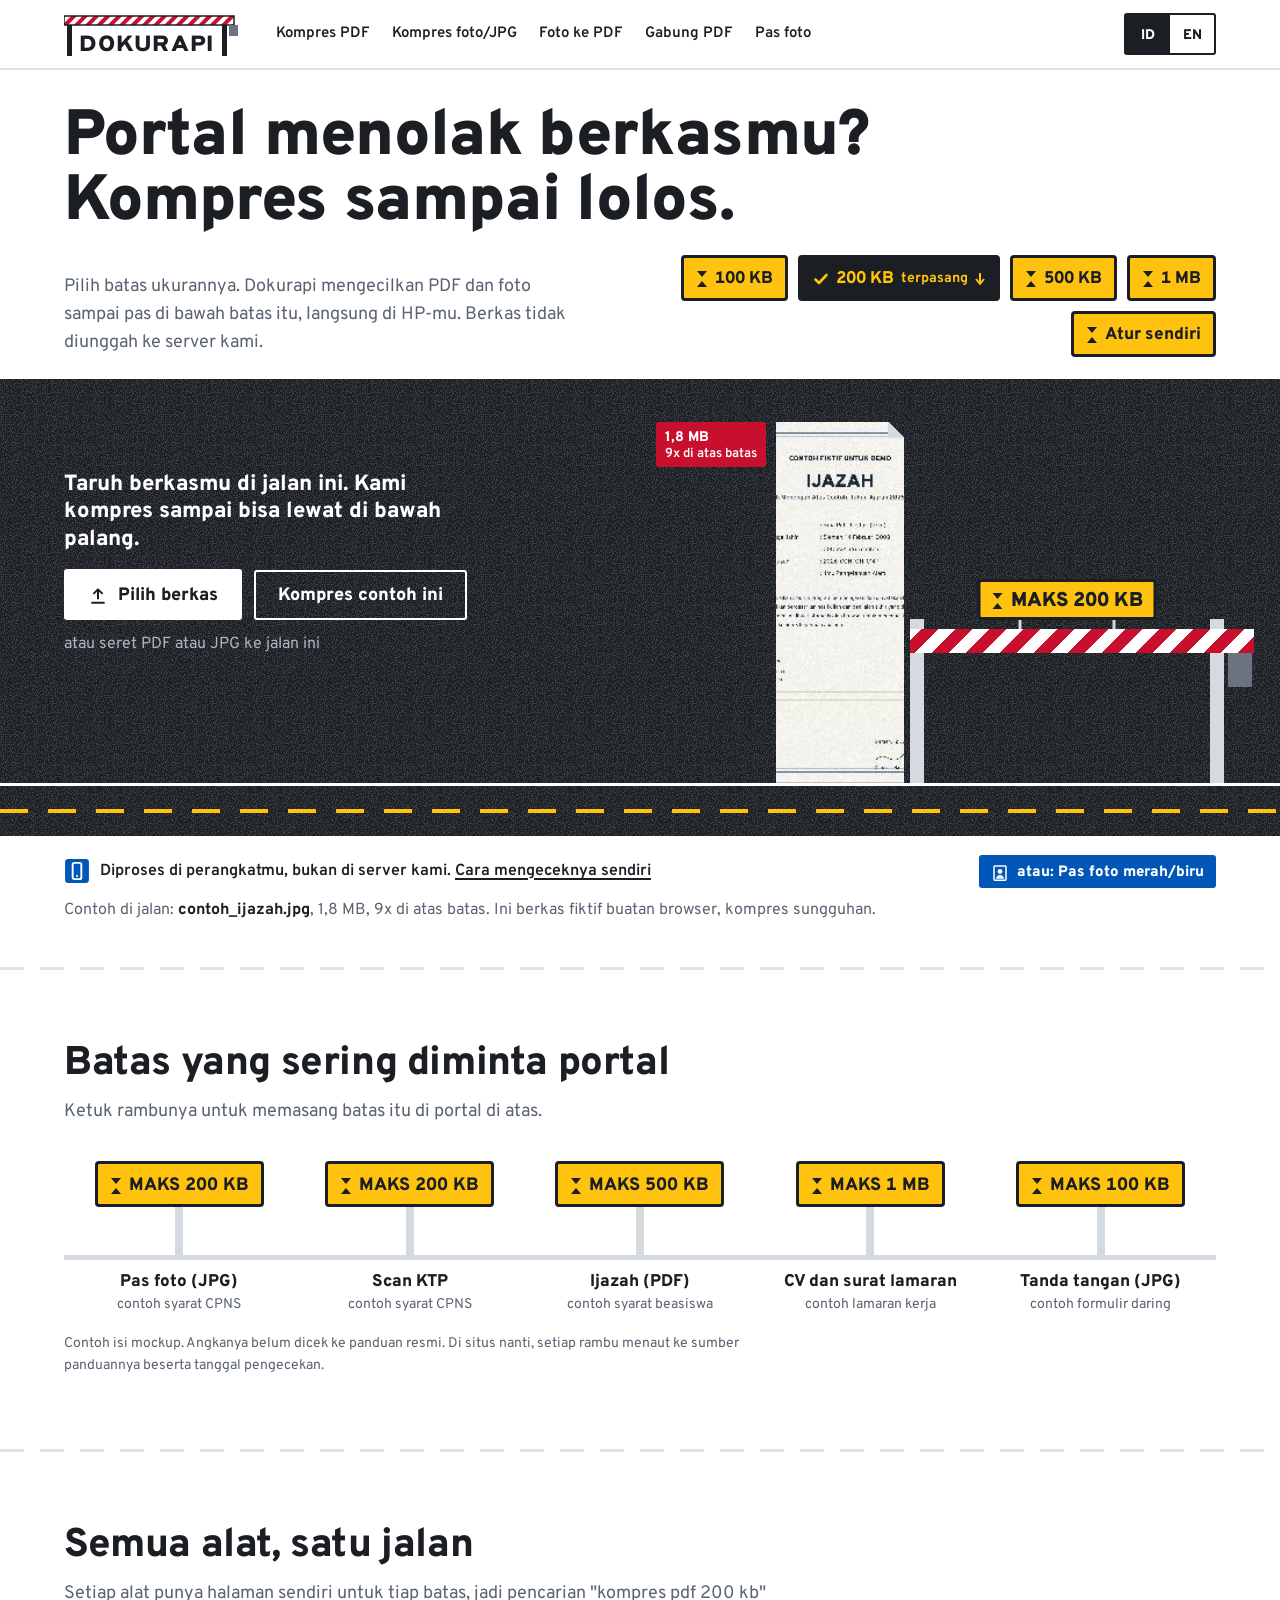
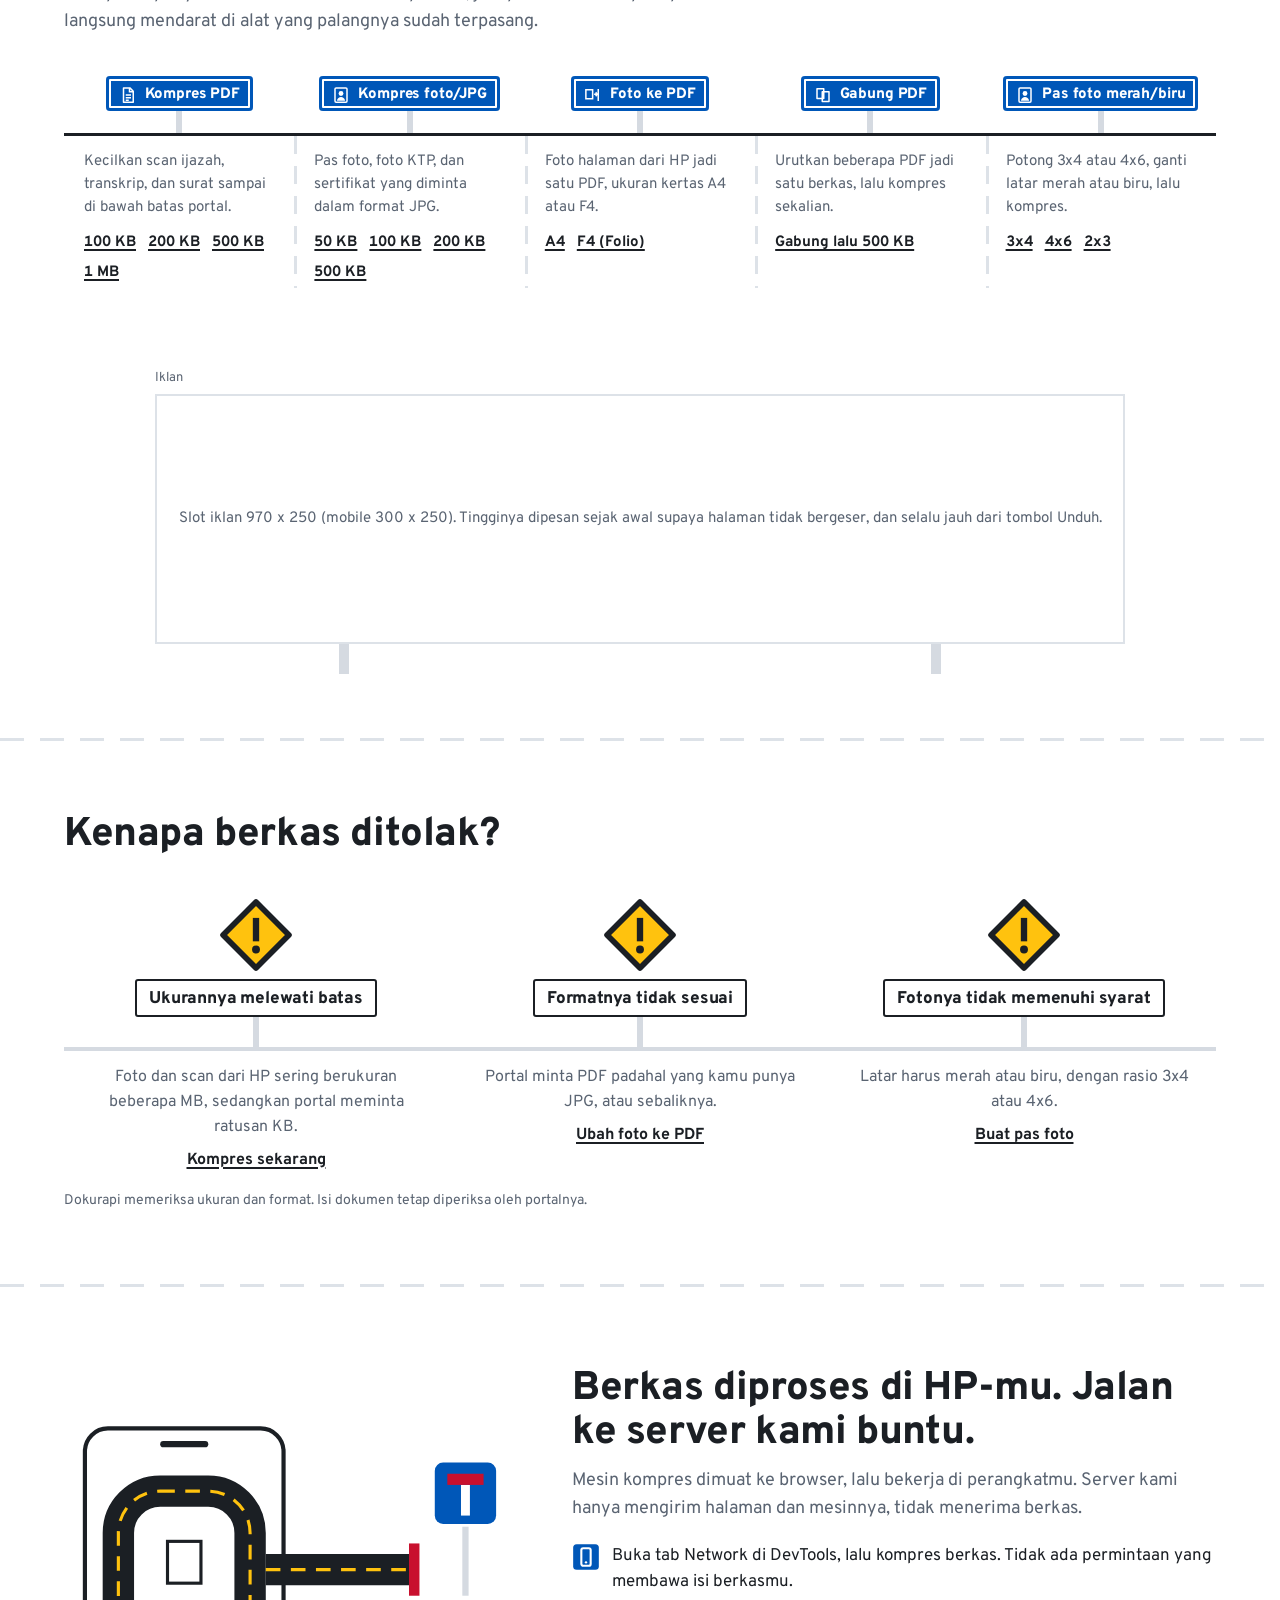
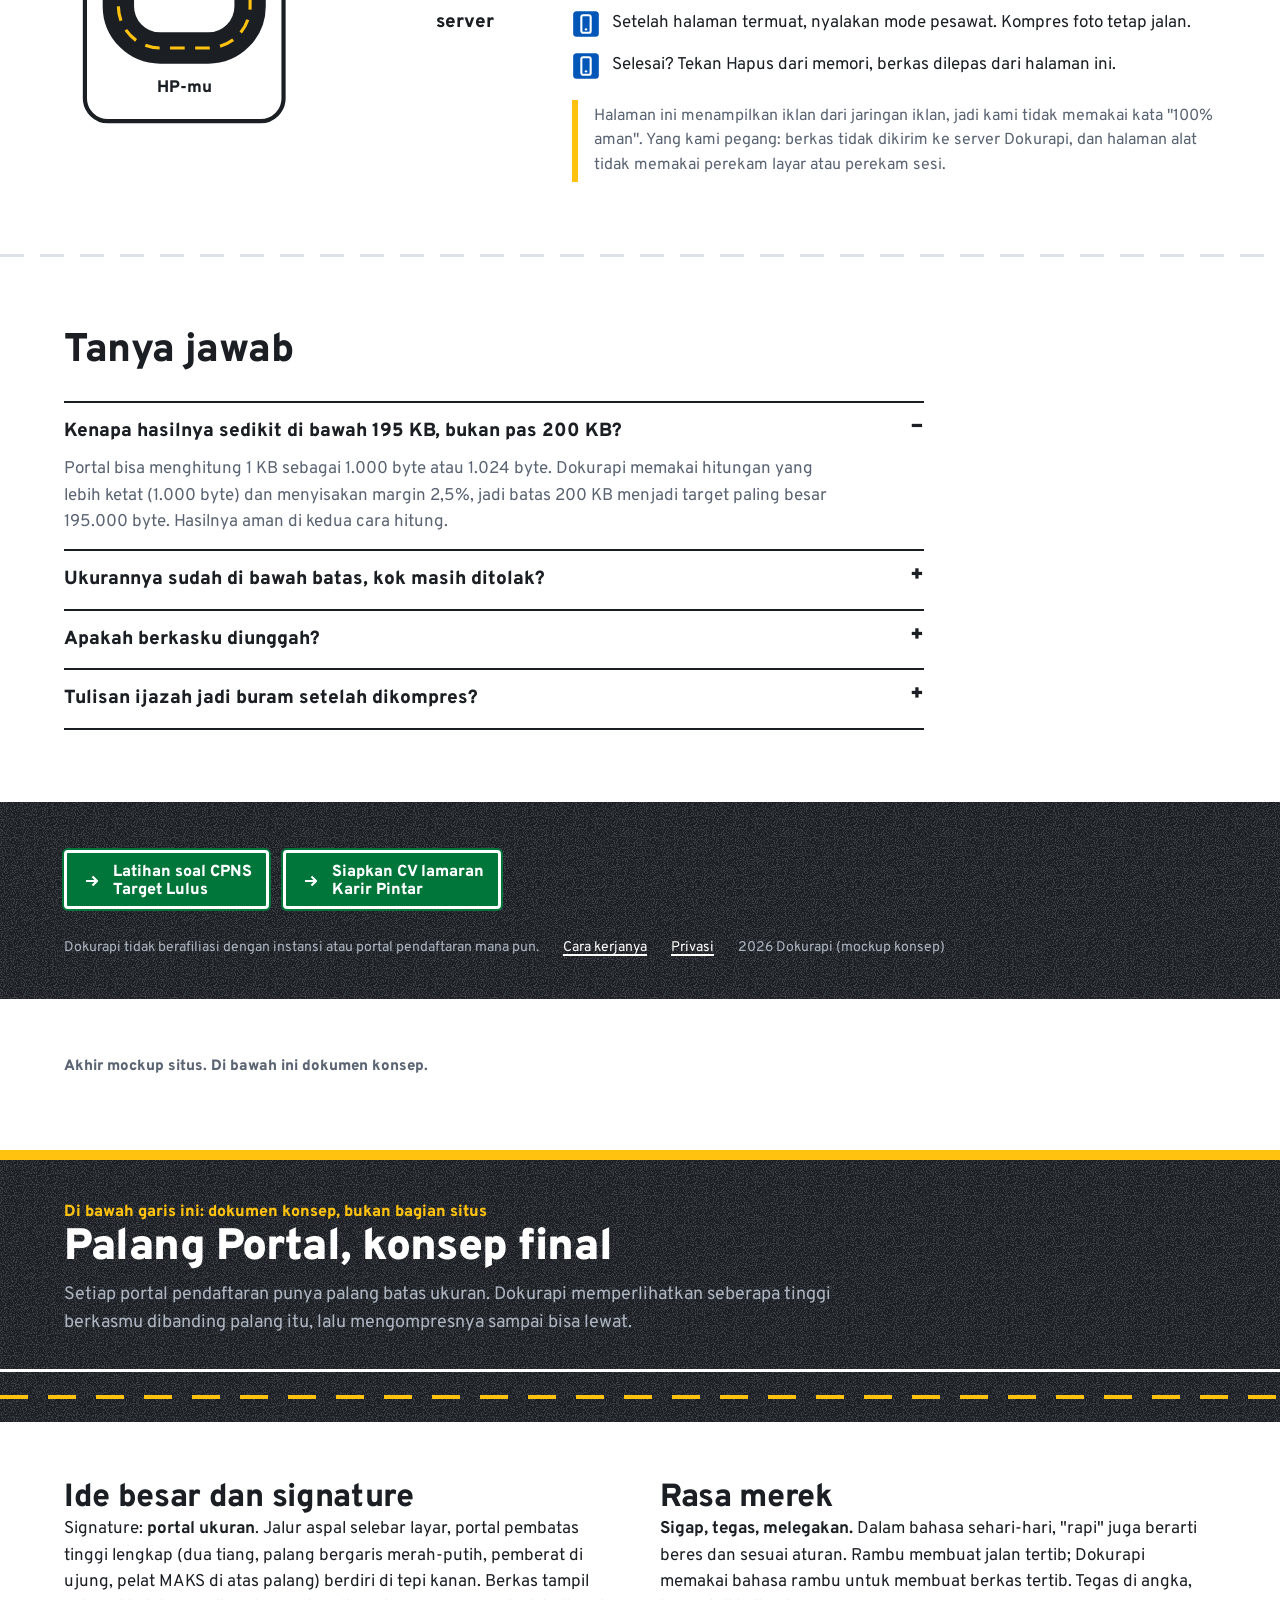
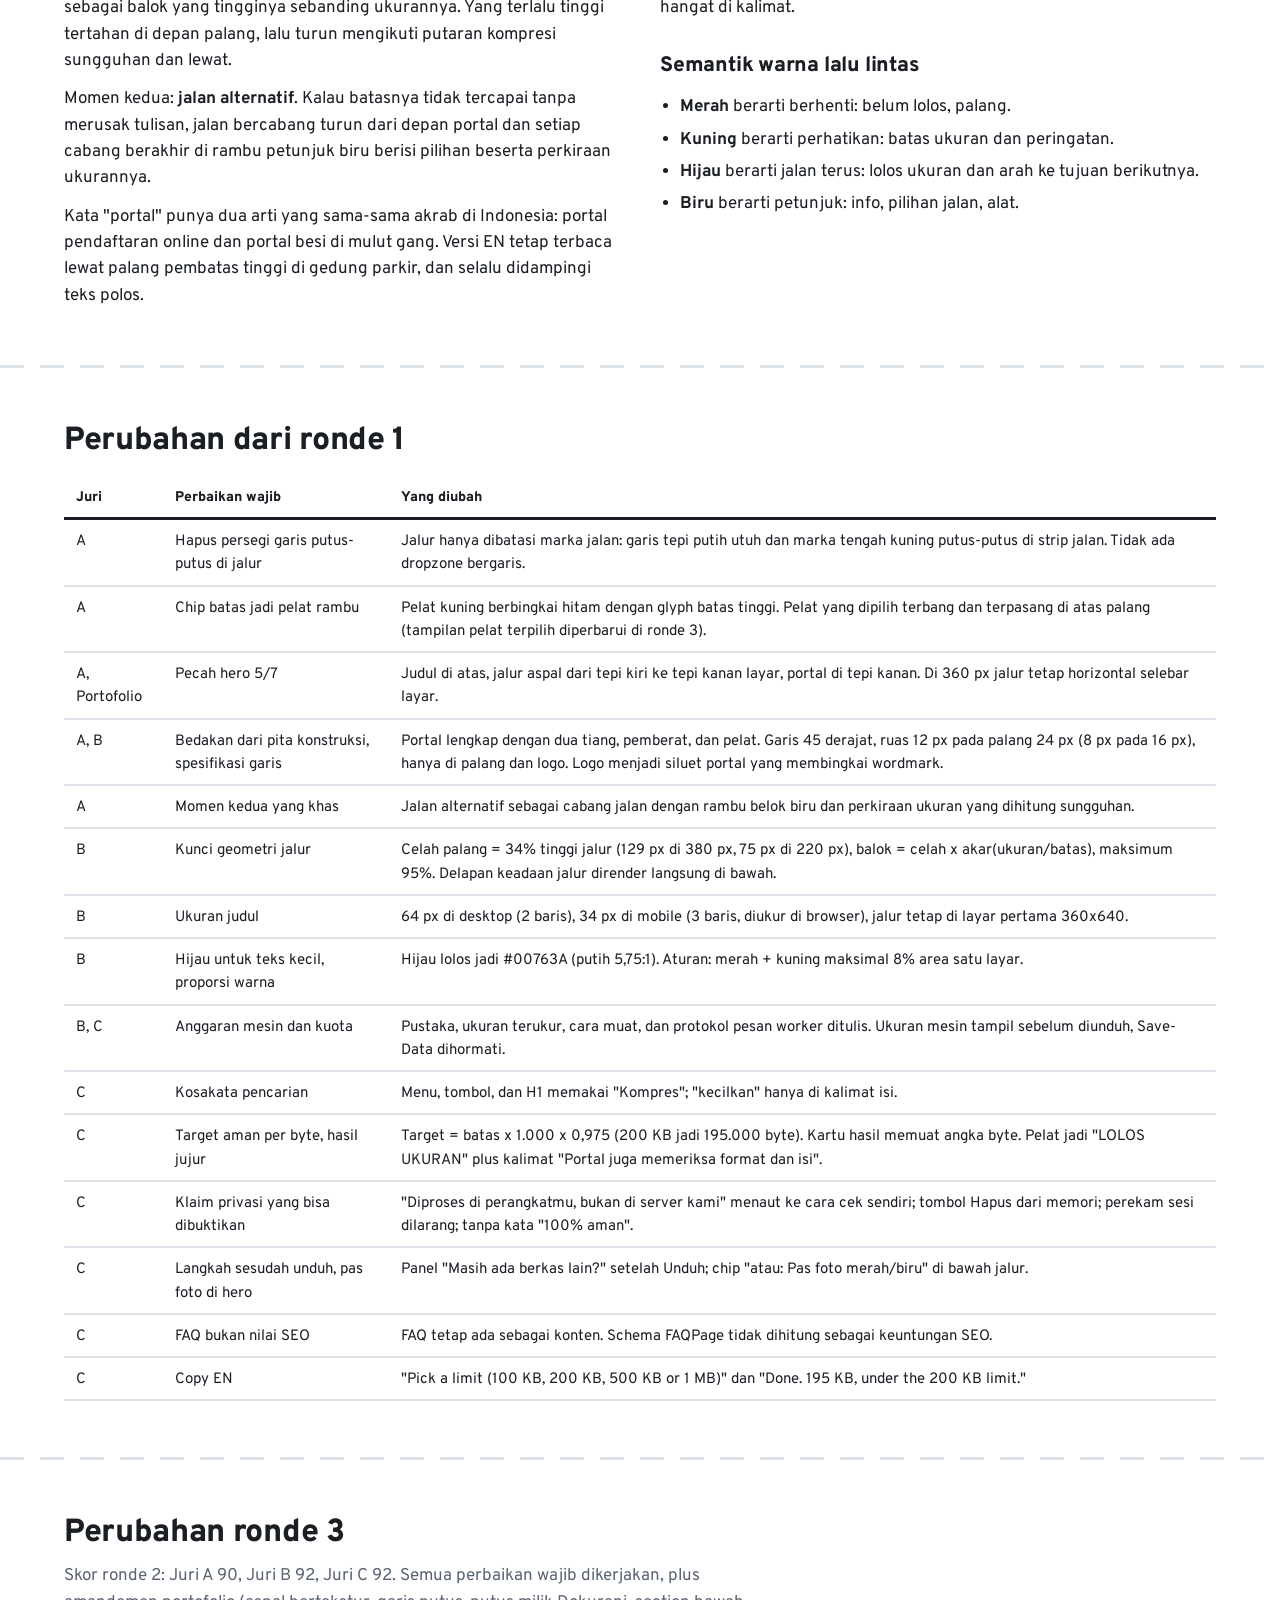
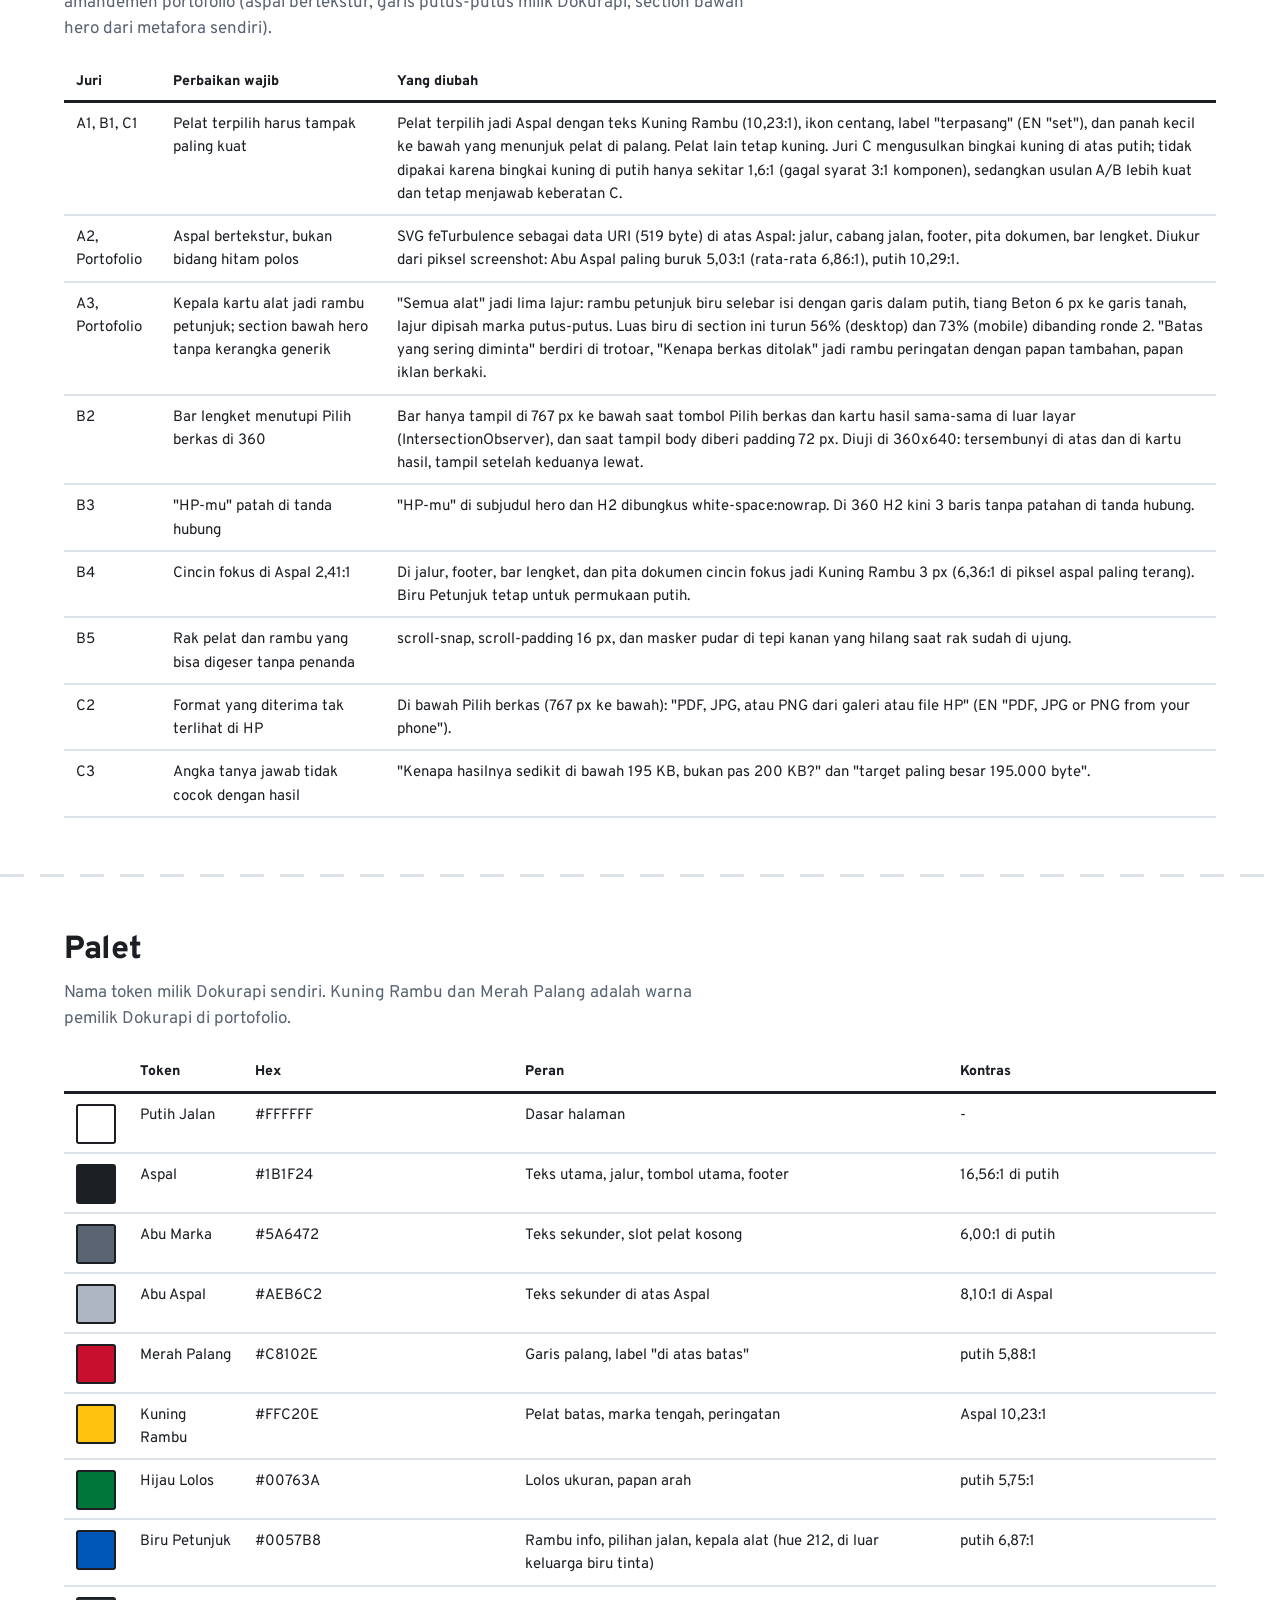
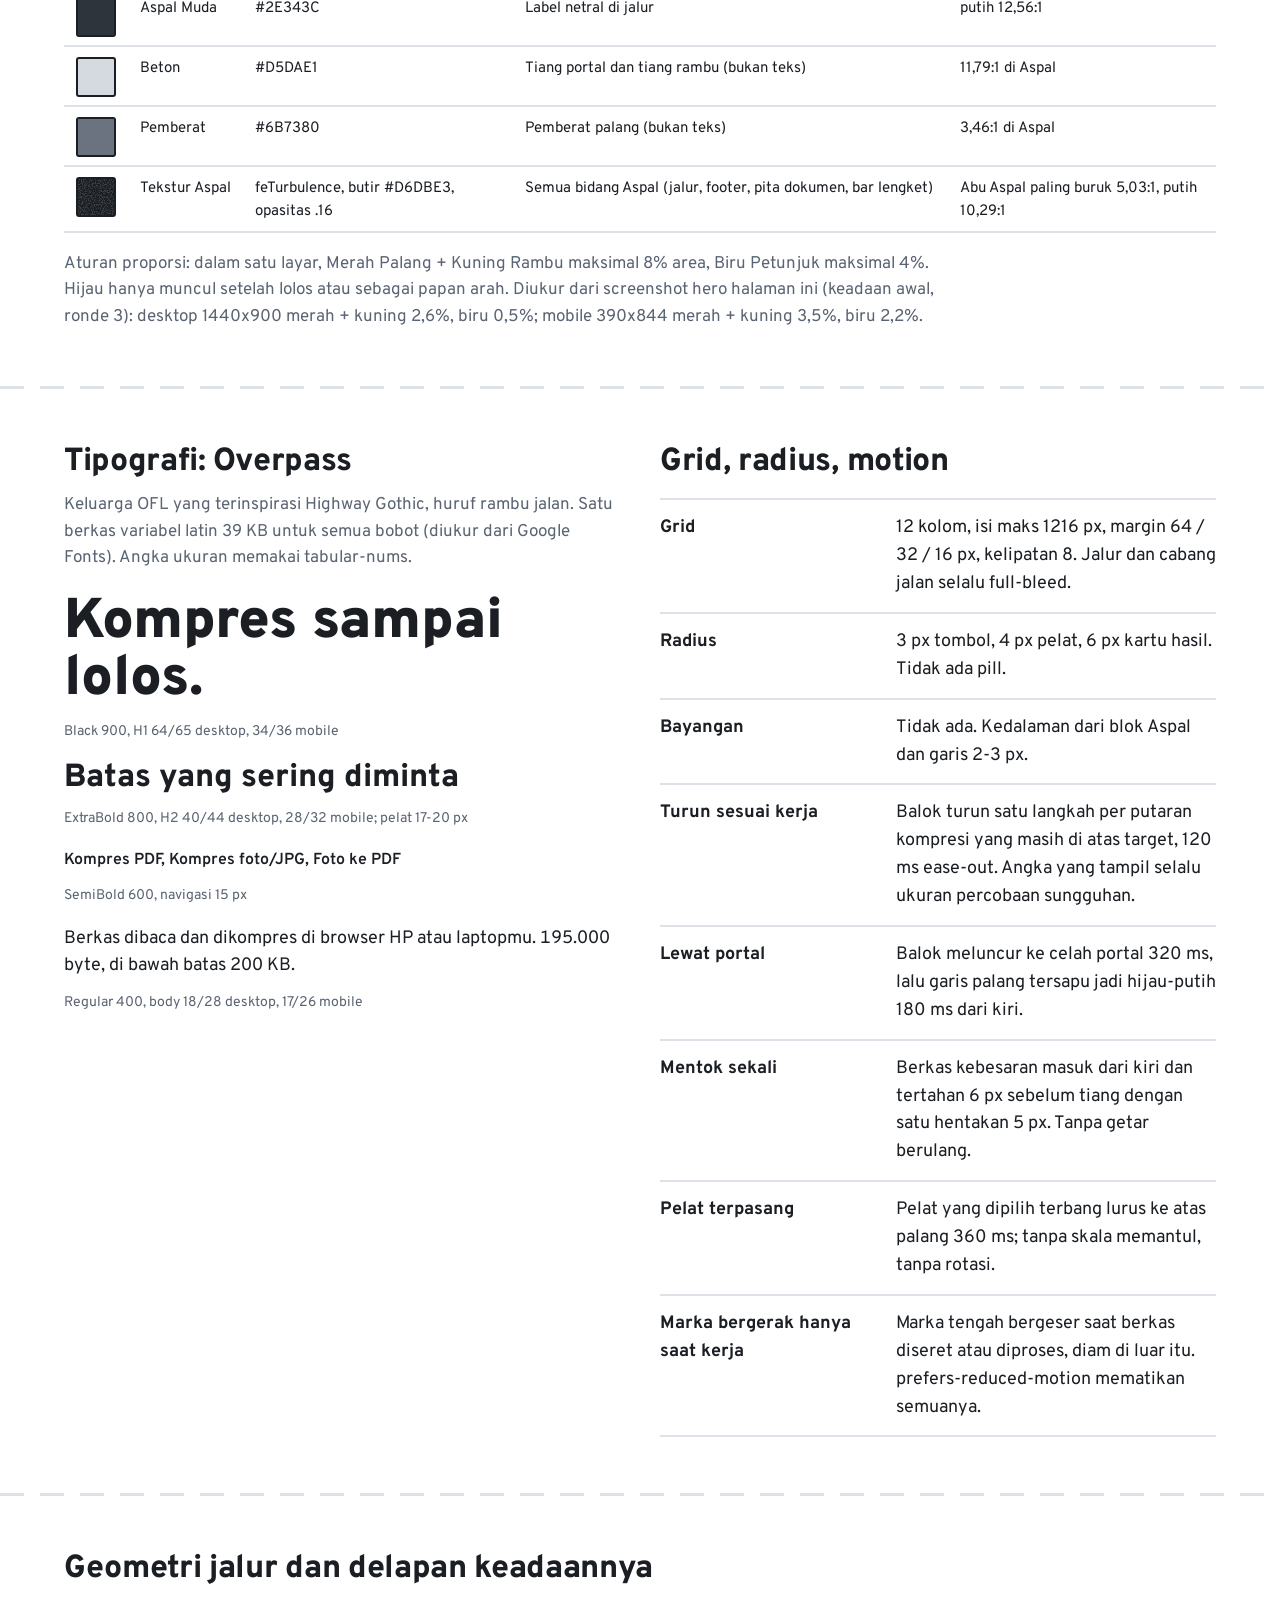
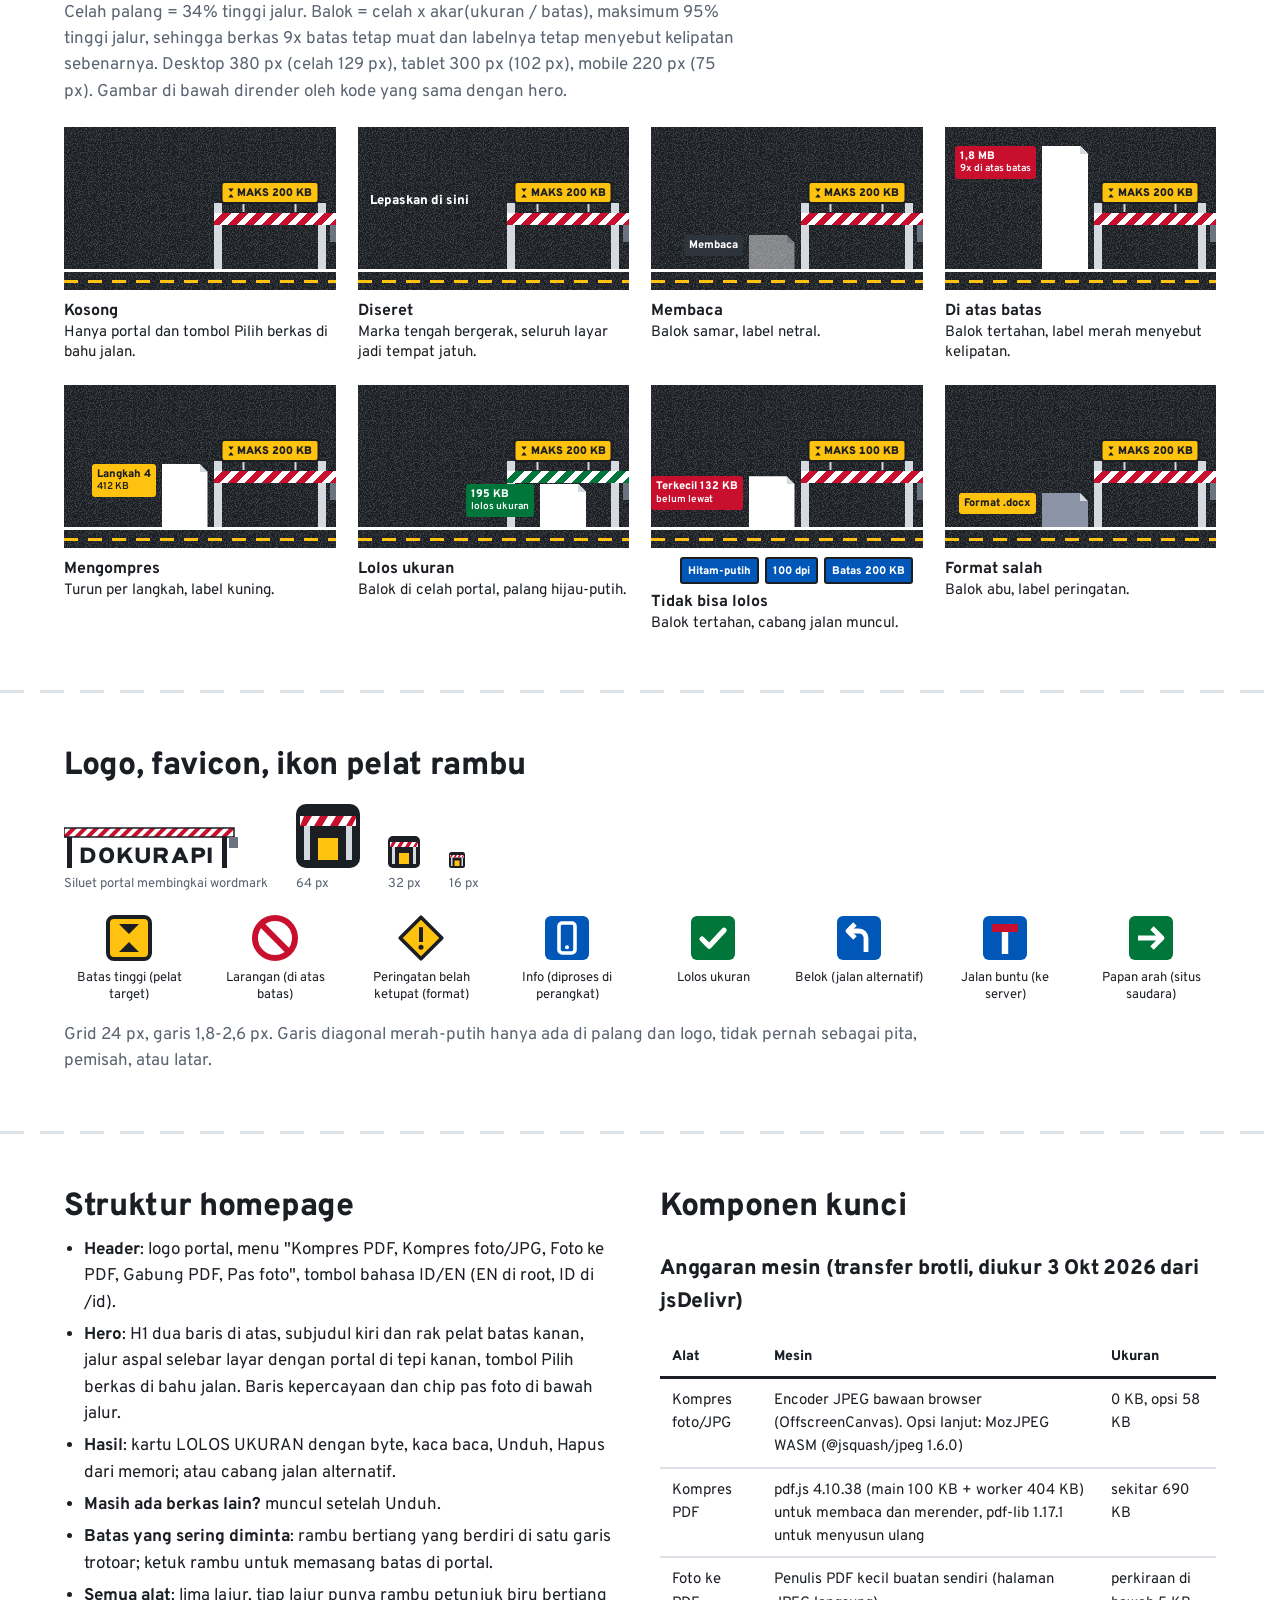
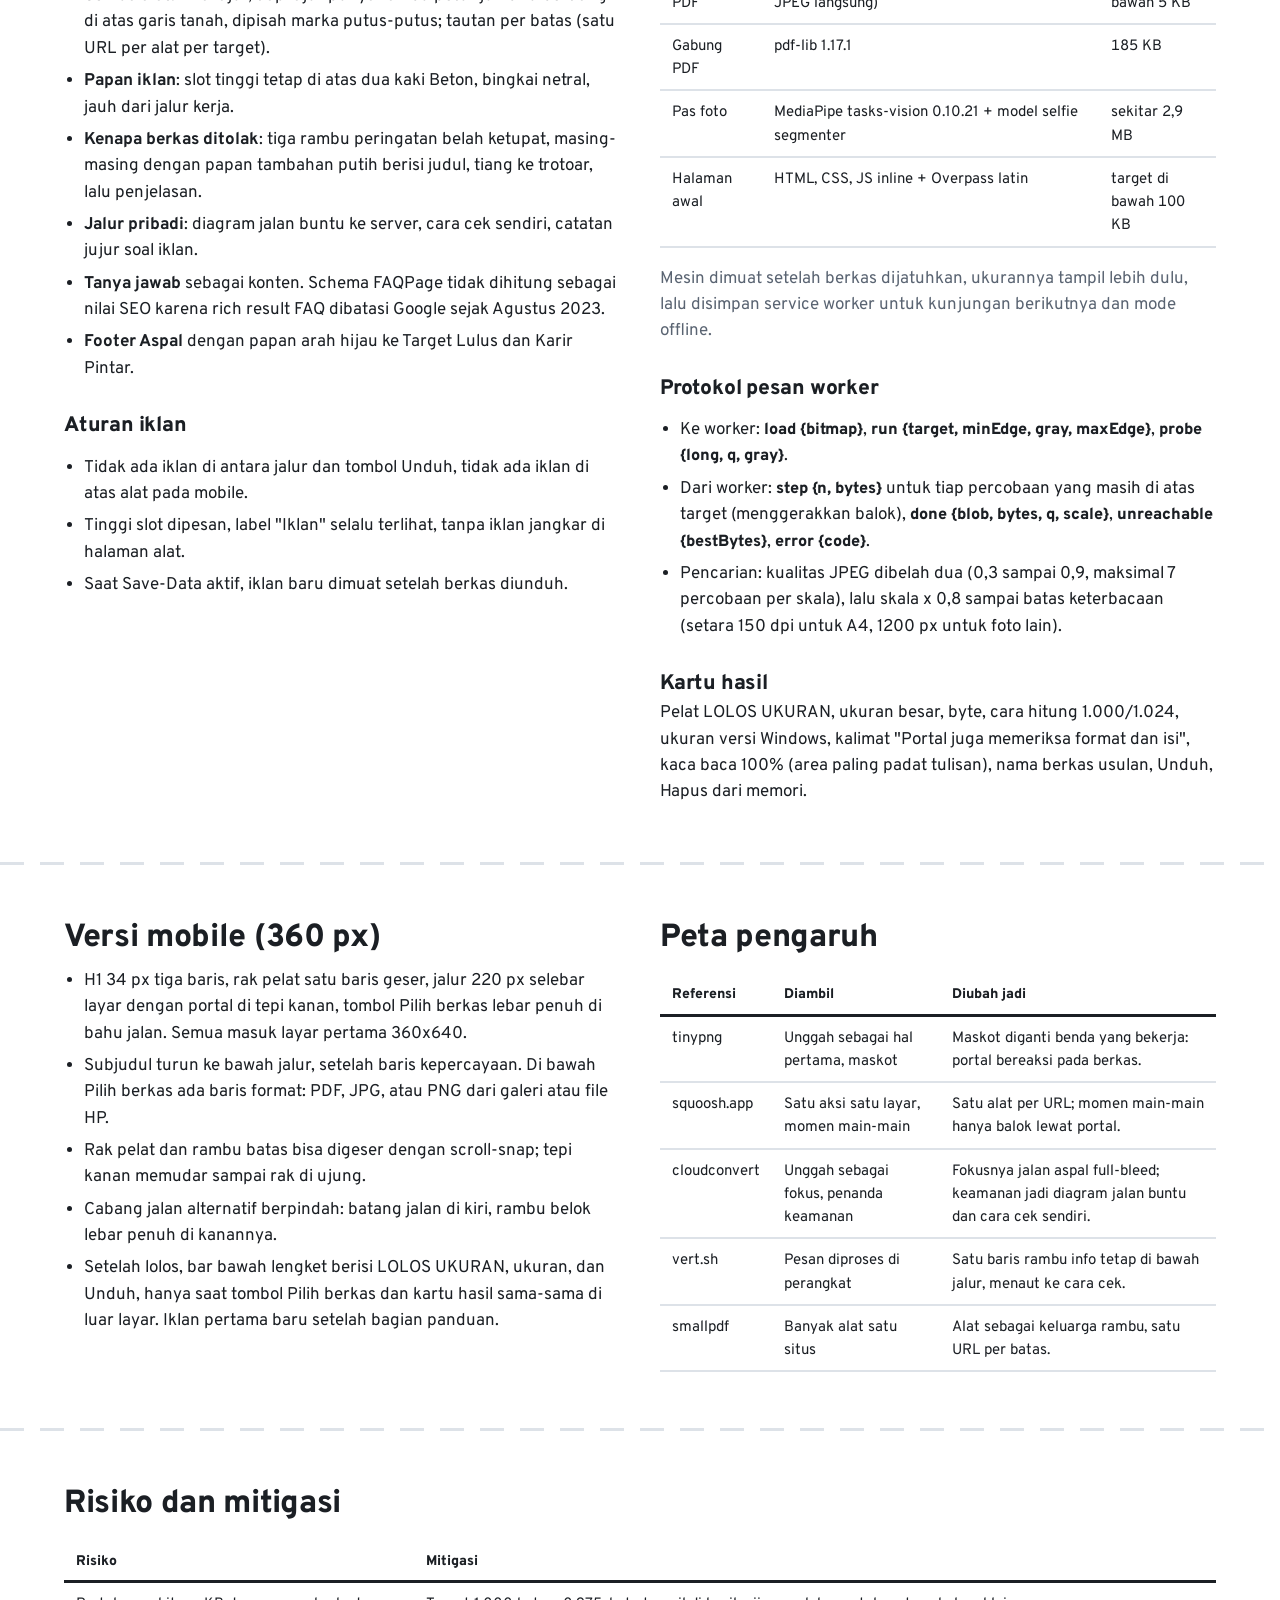
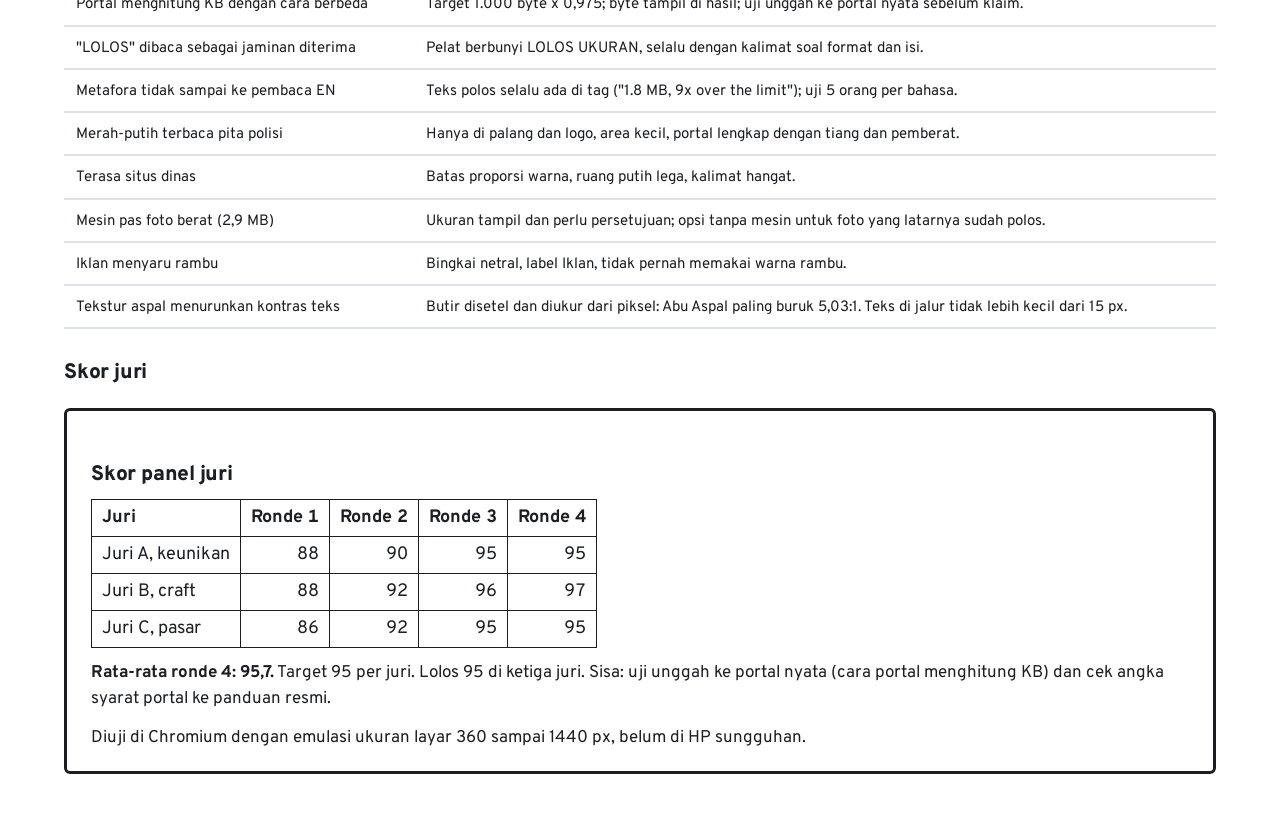
==== commit 19fc5497: "Konsep desain 5 SaaS ronde 4 final, skor juri, font angka Soluslide di-host sendiri Co-Authored-By: " ====
--- a/site/dokurapi/index.html
+++ b/site/dokurapi/index.html
@@ -5,7 +5,7 @@
 <meta name="viewport" content="width=device-width,initial-scale=1">
 <meta name="robots" content="noindex,nofollow">
 <title>Dokurapi: Konsep Desain</title>
-<meta name="description" content="Konsep desain Dokurapi ronde 2: Palang Portal. Kompres PDF dan foto sampai lolos batas ukuran portal pendaftaran.">
+<meta name="description" content="Konsep desain Dokurapi: Palang Portal. Kompres PDF dan foto sampai lolos batas ukuran portal pendaftaran.">
 <link rel="icon" type="image/svg+xml" href="data:image/svg+xml,%3Csvg xmlns='http://www.w3.org/2000/svg' viewBox='0 0 32 32'%3E%3Crect width='32' height='32' rx='5' fill='%231B1F24'/%3E%3Crect x='4' y='9' width='3' height='19' fill='%23D5DAE1'/%3E%3Crect x='25' y='9' width='3' height='19' fill='%23D5DAE1'/%3E%3Crect x='2' y='6' width='28' height='5' fill='%23fff'/%3E%3Cpath d='M4 6h4l-3 5H2zM12 6h4l-3 5H9zM20 6h4l-3 5h-4zM28 6h2v1l-2 4h-3z' fill='%23C8102E'/%3E%3Crect x='11' y='17' width='10' height='11' fill='%23FFC20E'/%3E%3C/svg%3E">
 <link rel="preconnect" href="https://fonts.googleapis.com">
 <link rel="preconnect" href="https://fonts.gstatic.com" crossorigin>
@@ -348,6 +348,7 @@
   .lane-cta .fmt{display:block;text-align:center;margin:0 0 2px}
   .mbar.on{display:flex}
   body.has-mbar{padding-bottom:72px}
+  html.has-mbar{scroll-padding-bottom:80px}
 }
 @media (max-width:639px){
   :root{--pad:16px}
@@ -636,7 +637,7 @@
 <div class="docband" id="dokumen">
   <div class="wrap">
     <p style="margin:0;color:#FFC20E;font-weight:800;font-size:16px">Di bawah garis ini: dokumen konsep, bukan bagian situs</p>
-    <h2 class="t">Palang Portal, konsep final ronde 2</h2>
+    <h2 class="t">Palang Portal, konsep final</h2>
     <p>Setiap portal pendaftaran punya palang batas ukuran. Dokurapi memperlihatkan seberapa tinggi berkasmu dibanding palang itu, lalu mengompresnya sampai bisa lewat.</p>
   </div>
   <div class="road" aria-hidden="true"></div>
@@ -893,7 +894,7 @@
     </tbody>
   </table></div>
   <h3>Skor juri</h3>
-  <div class="score"><!--SKOR--><p>Diisi setelah penilaian ronde 2.</p></div>
+  <div class="score"><!--SKOR--><style>.tabel-skor{border-collapse:collapse;margin:8px 0 12px;font-variant-numeric:tabular-nums}.tabel-skor th,.tabel-skor td{border:1px solid currentColor;padding:4px 10px;text-align:left}.tabel-skor td+td,.tabel-skor th+th{text-align:right}</style><h3>Skor panel juri</h3><table class="tabel-skor"><thead><tr><th>Juri</th><th>Ronde 1</th><th>Ronde 2</th><th>Ronde 3</th><th>Ronde 4</th></tr></thead><tbody><tr><td>Juri A, keunikan</td><td>88</td><td>90</td><td>95</td><td>95</td></tr><tr><td>Juri B, craft</td><td>88</td><td>92</td><td>96</td><td>97</td></tr><tr><td>Juri C, pasar</td><td>86</td><td>92</td><td>95</td><td>95</td></tr></tbody></table><p><b>Rata-rata ronde 4: 95,7.</b> Target 95 per juri. Lolos 95 di ketiga juri. Sisa: uji unggah ke portal nyata (cara portal menghitung KB) dan cek angka syarat portal ke panduan resmi.</p><p>Diuji di Chromium dengan emulasi ukuran layar 360 sampai 1440 px, belum di HP sungguhan.</p></div>
 </div></section>
 </div>
 
@@ -1019,7 +1020,7 @@
 const vis = { pick: true, card: false }; let cardEl = null;
 const io = ('IntersectionObserver' in window) ? new IntersectionObserver(es => { es.forEach(e => { if (e.target === pickBtn) vis.pick = e.isIntersecting; else if (e.target === cardEl) vis.card = e.isIntersecting; }); syncBar(); }) : null;
 if (io) io.observe(pickBtn);
-function syncBar() { const on = !!(S && S.phase === 'pass' && S.result) && matchMedia('(max-width:767px)').matches && !vis.pick && !vis.card; mbar.classList.toggle('on', on); document.body.classList.toggle('has-mbar', on); }
+function syncBar() { const on = !!(S && S.phase === 'pass' && S.result) && matchMedia('(max-width:767px)').matches && !vis.pick && !vis.card; mbar.classList.toggle('on', on); document.body.classList.toggle('has-mbar', on); document.documentElement.classList.toggle('has-mbar', on); }
 function observeCard() { if (io && cardEl) io.unobserve(cardEl); cardEl = $('.result', resultSlot); vis.card = true; if (io && cardEl) io.observe(cardEl); syncBar(); }
 
 const S = { limitKB: 200, src: null, phase: 'idle', result: null, opts: null, isSample: false, urls: [] };
@@ -1225,7 +1226,7 @@
   engineEl.hidden = true; engineEl.innerHTML = '';
   lane.classList.remove('ok'); blkw.classList.remove('through');
   if (io && cardEl) io.unobserve(cardEl); cardEl = null; vis.card = false;
-  mbar.classList.remove('on'); document.body.classList.remove('has-mbar');
+  mbar.classList.remove('on'); document.body.classList.remove('has-mbar'); document.documentElement.classList.remove('has-mbar');
   if (S.result && S.result.url) URL.revokeObjectURL(S.result.url);
   S.result = null;
 }
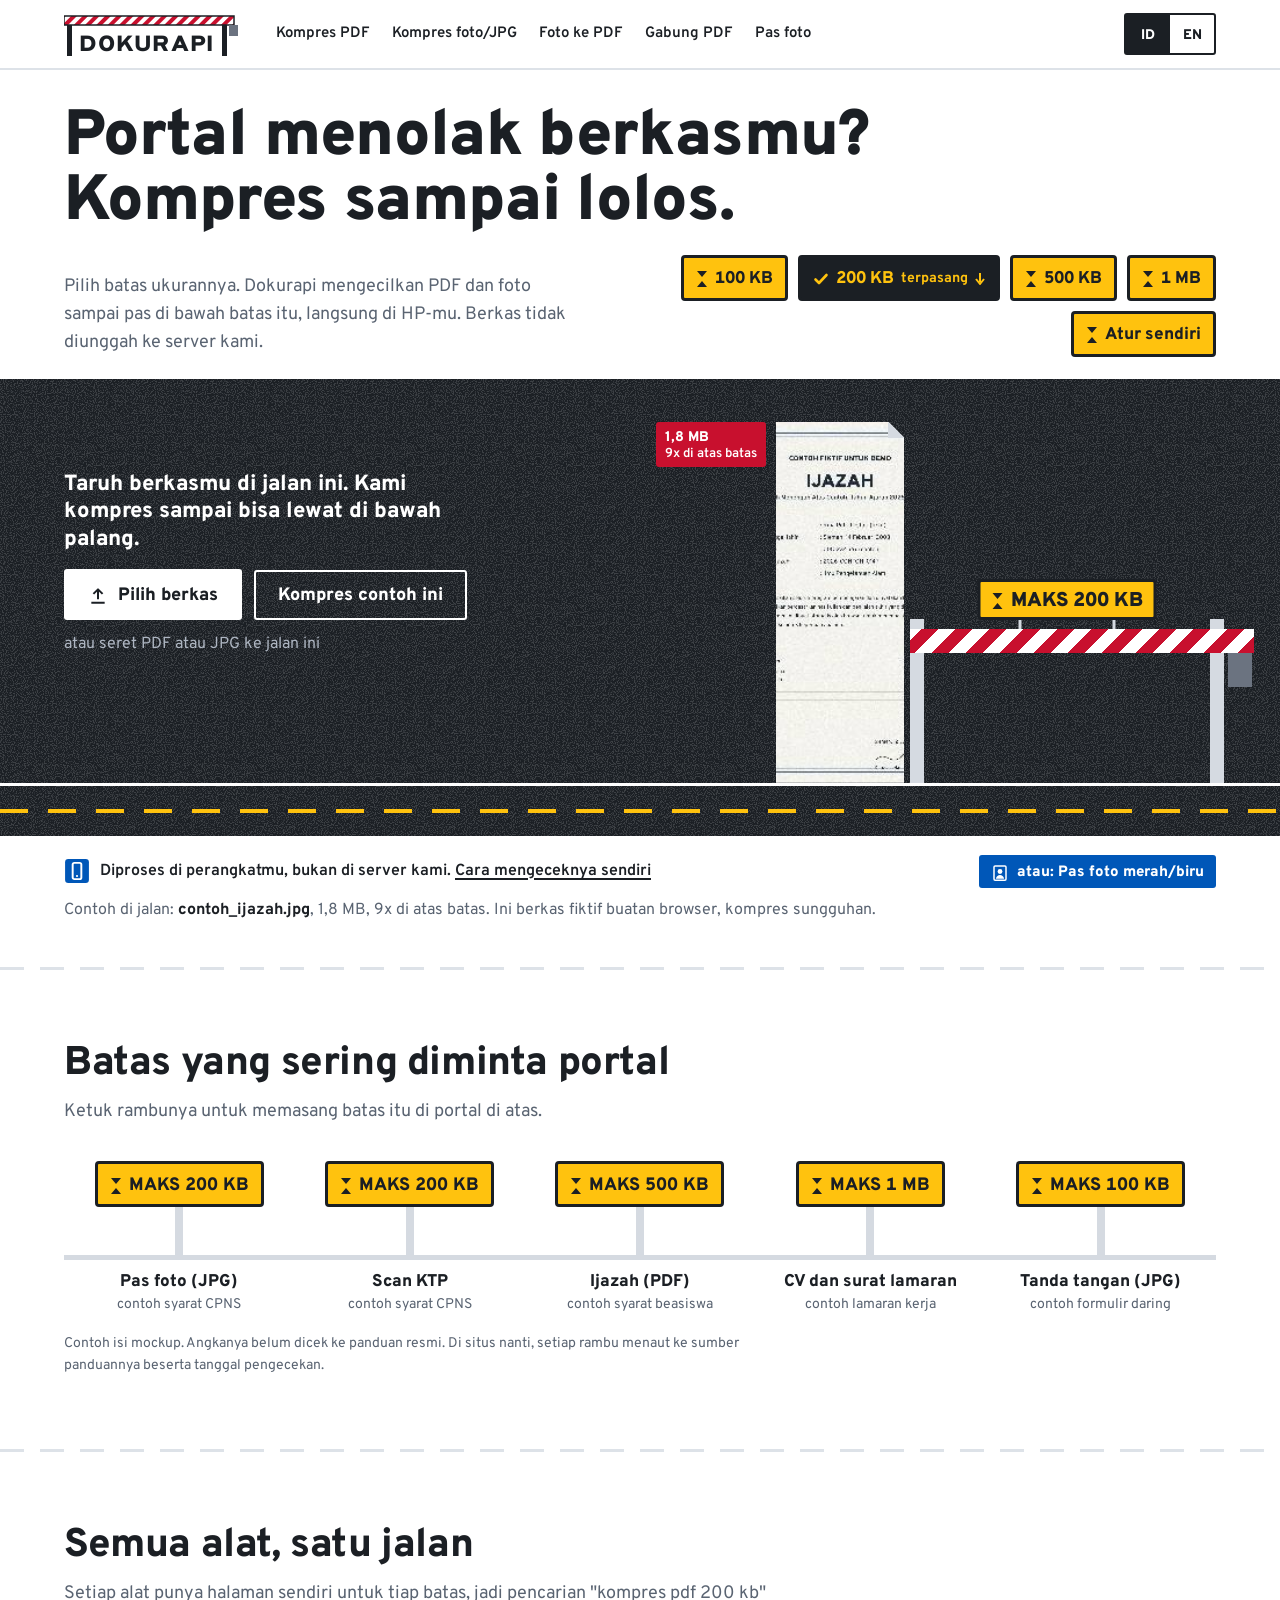
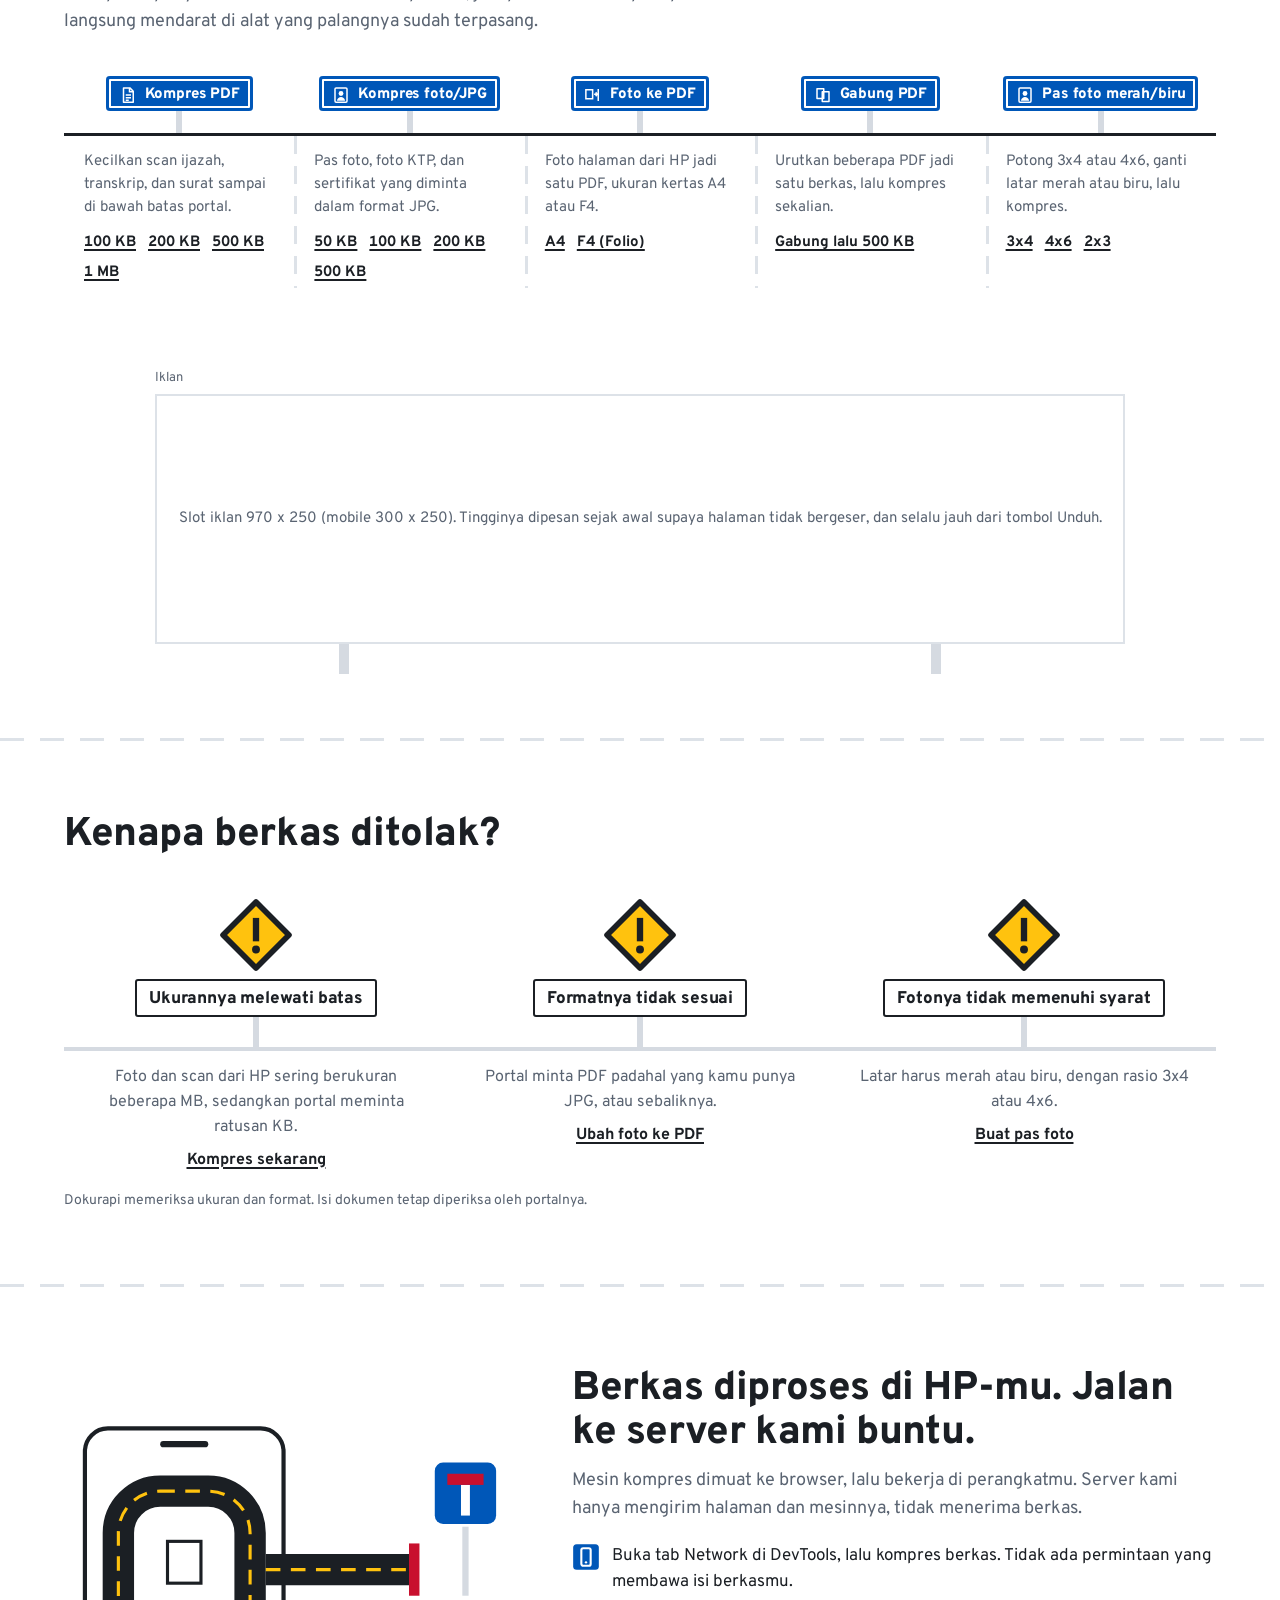
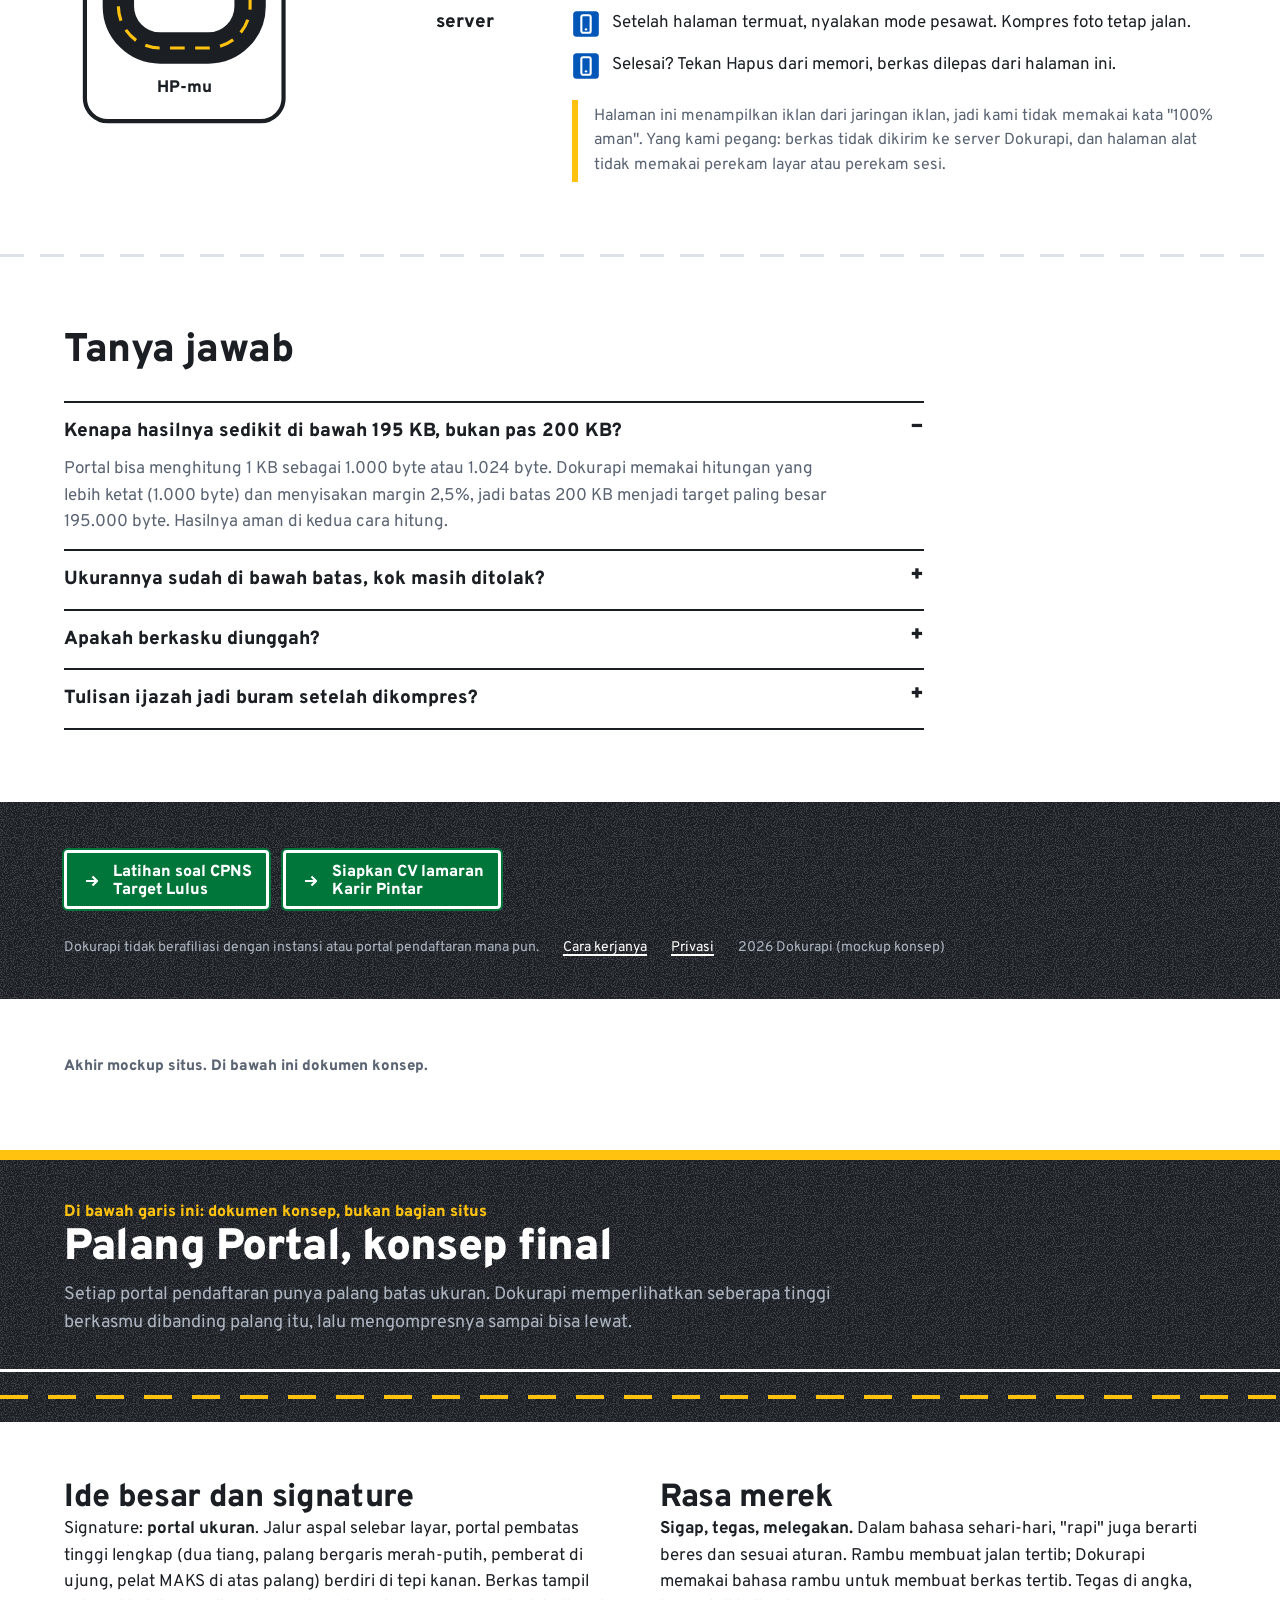
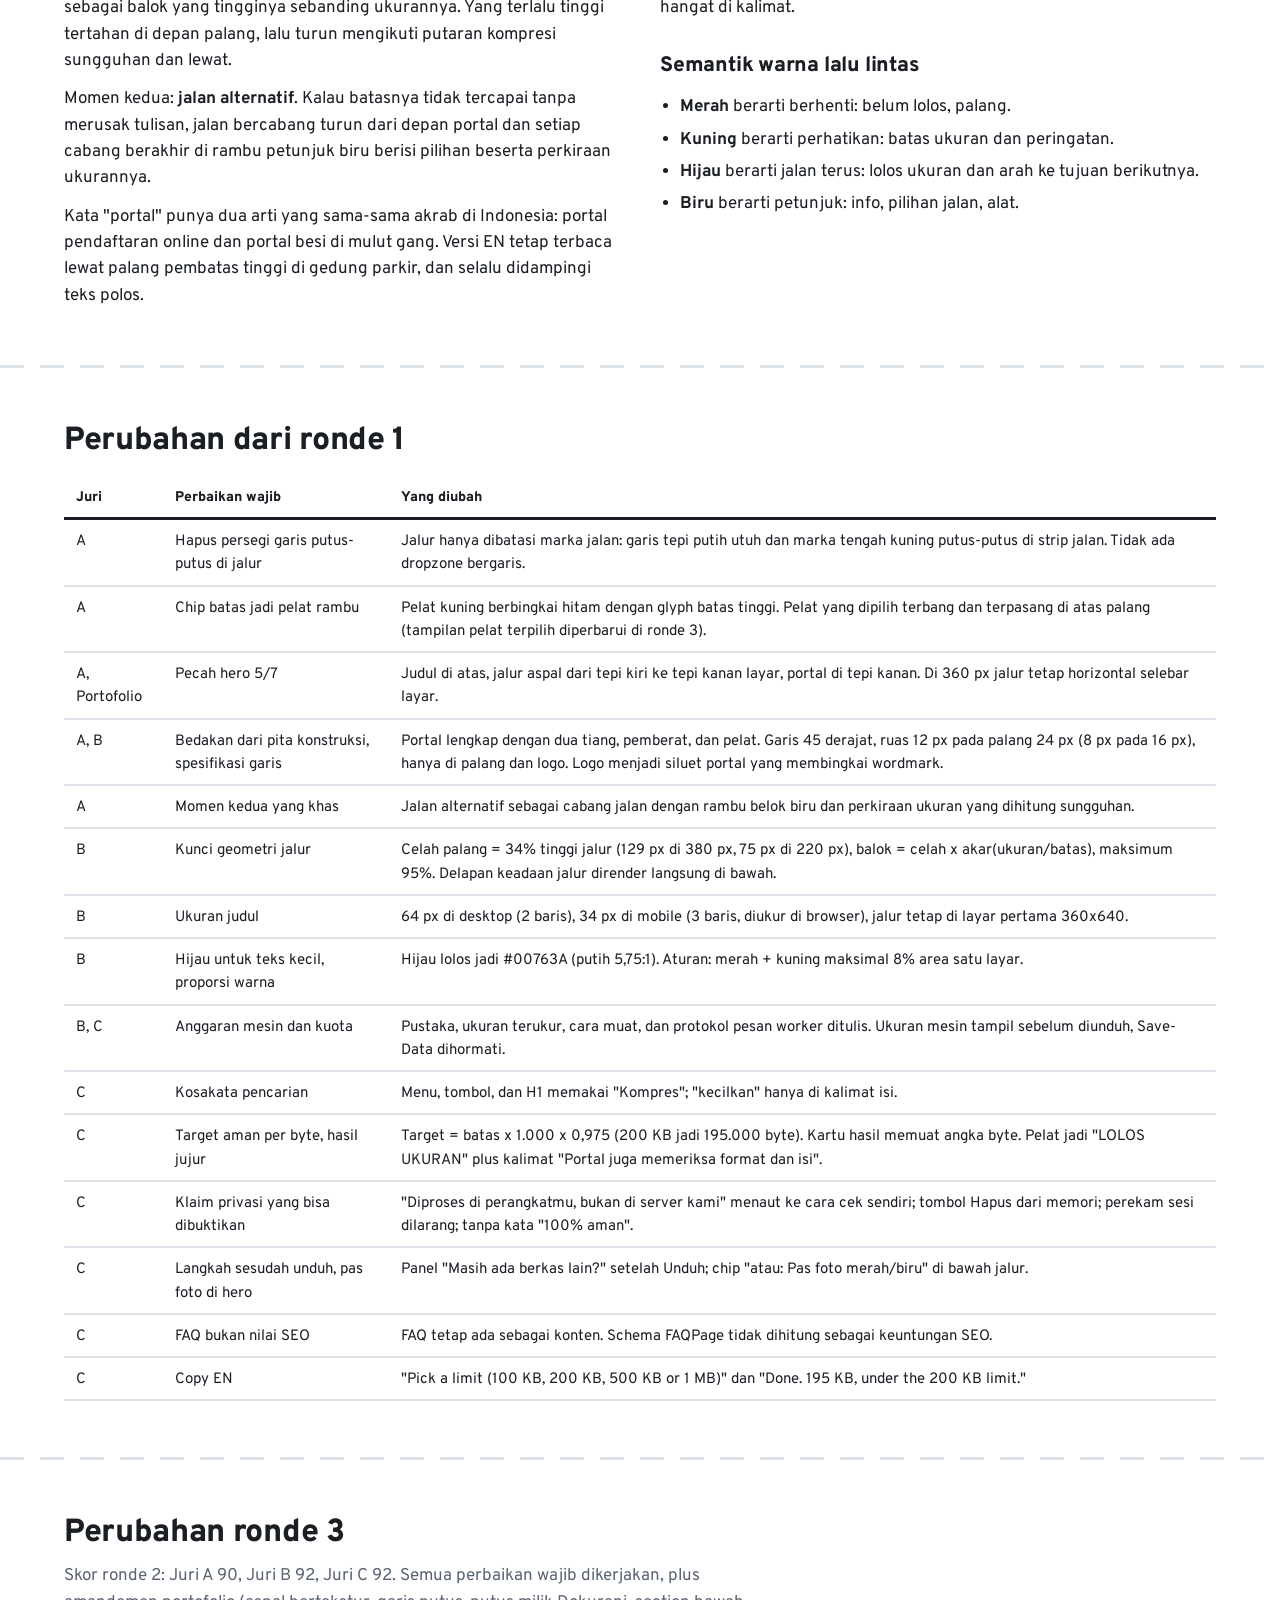
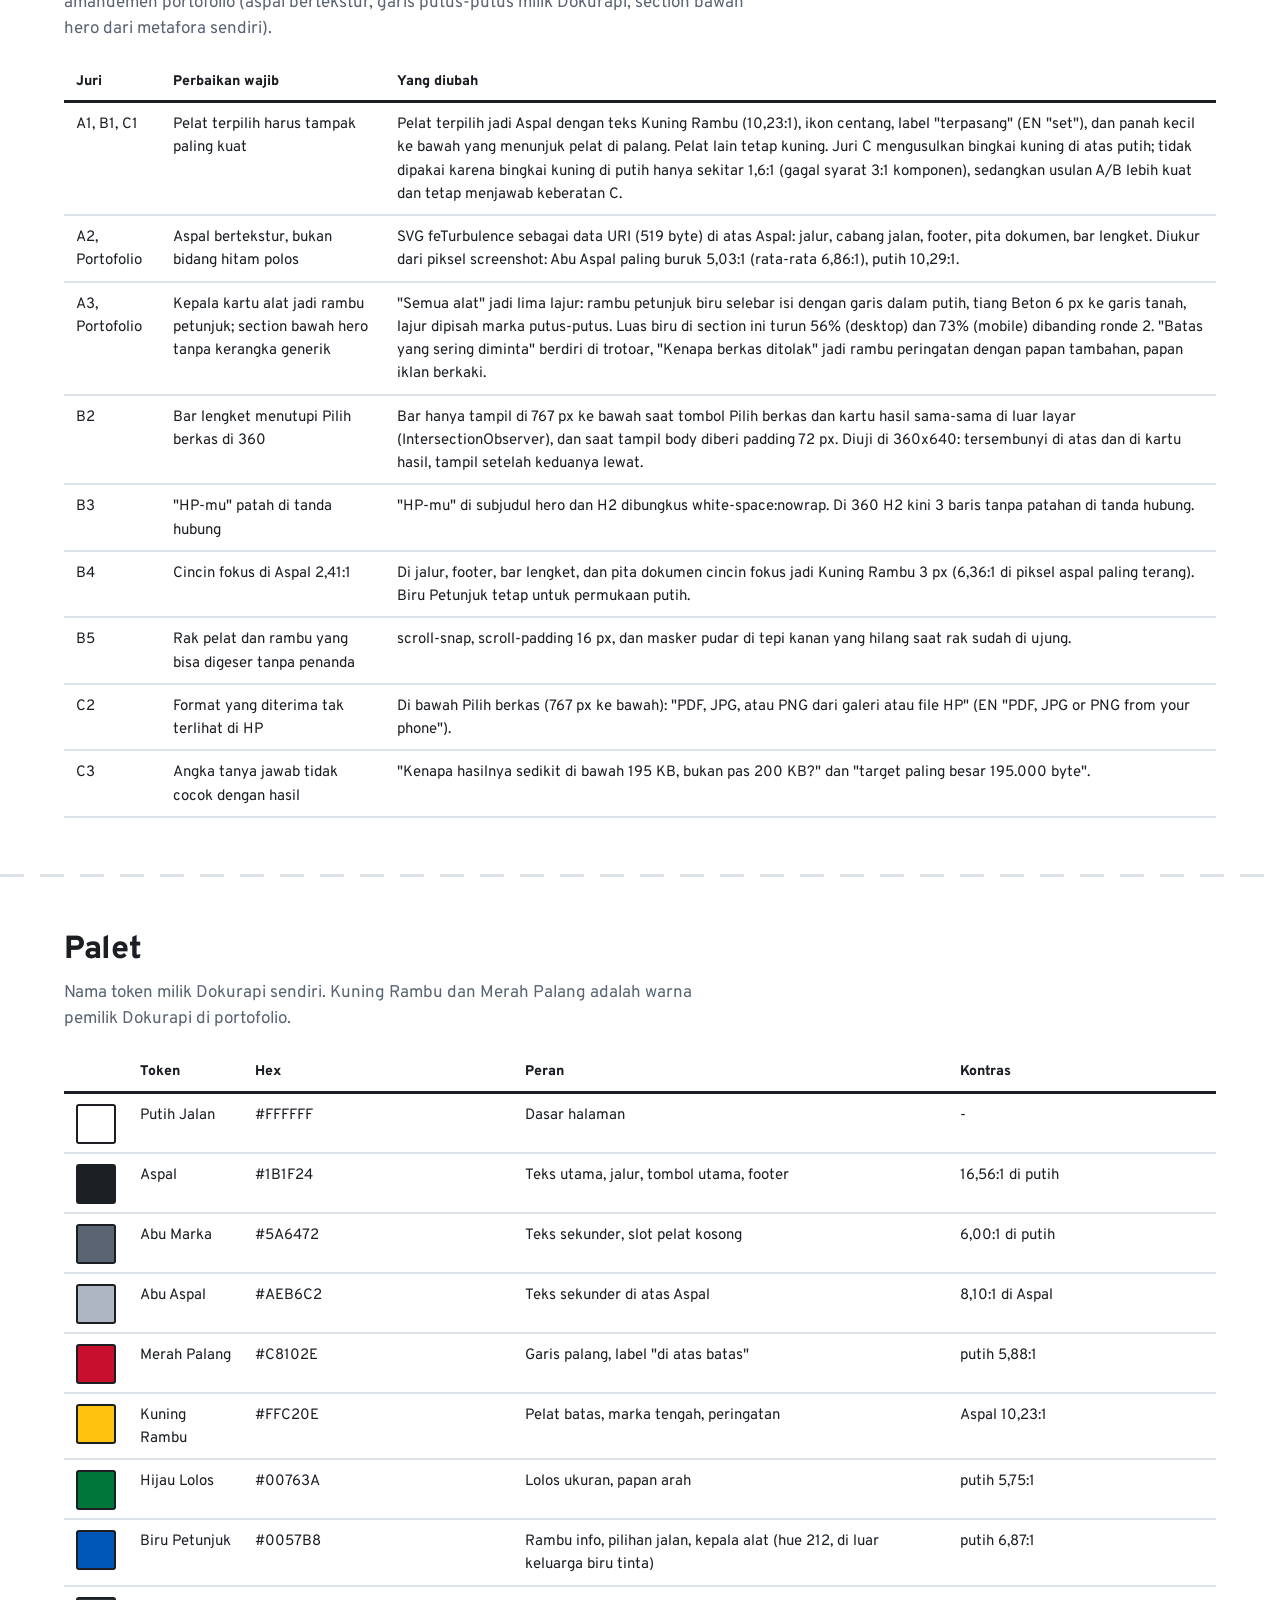
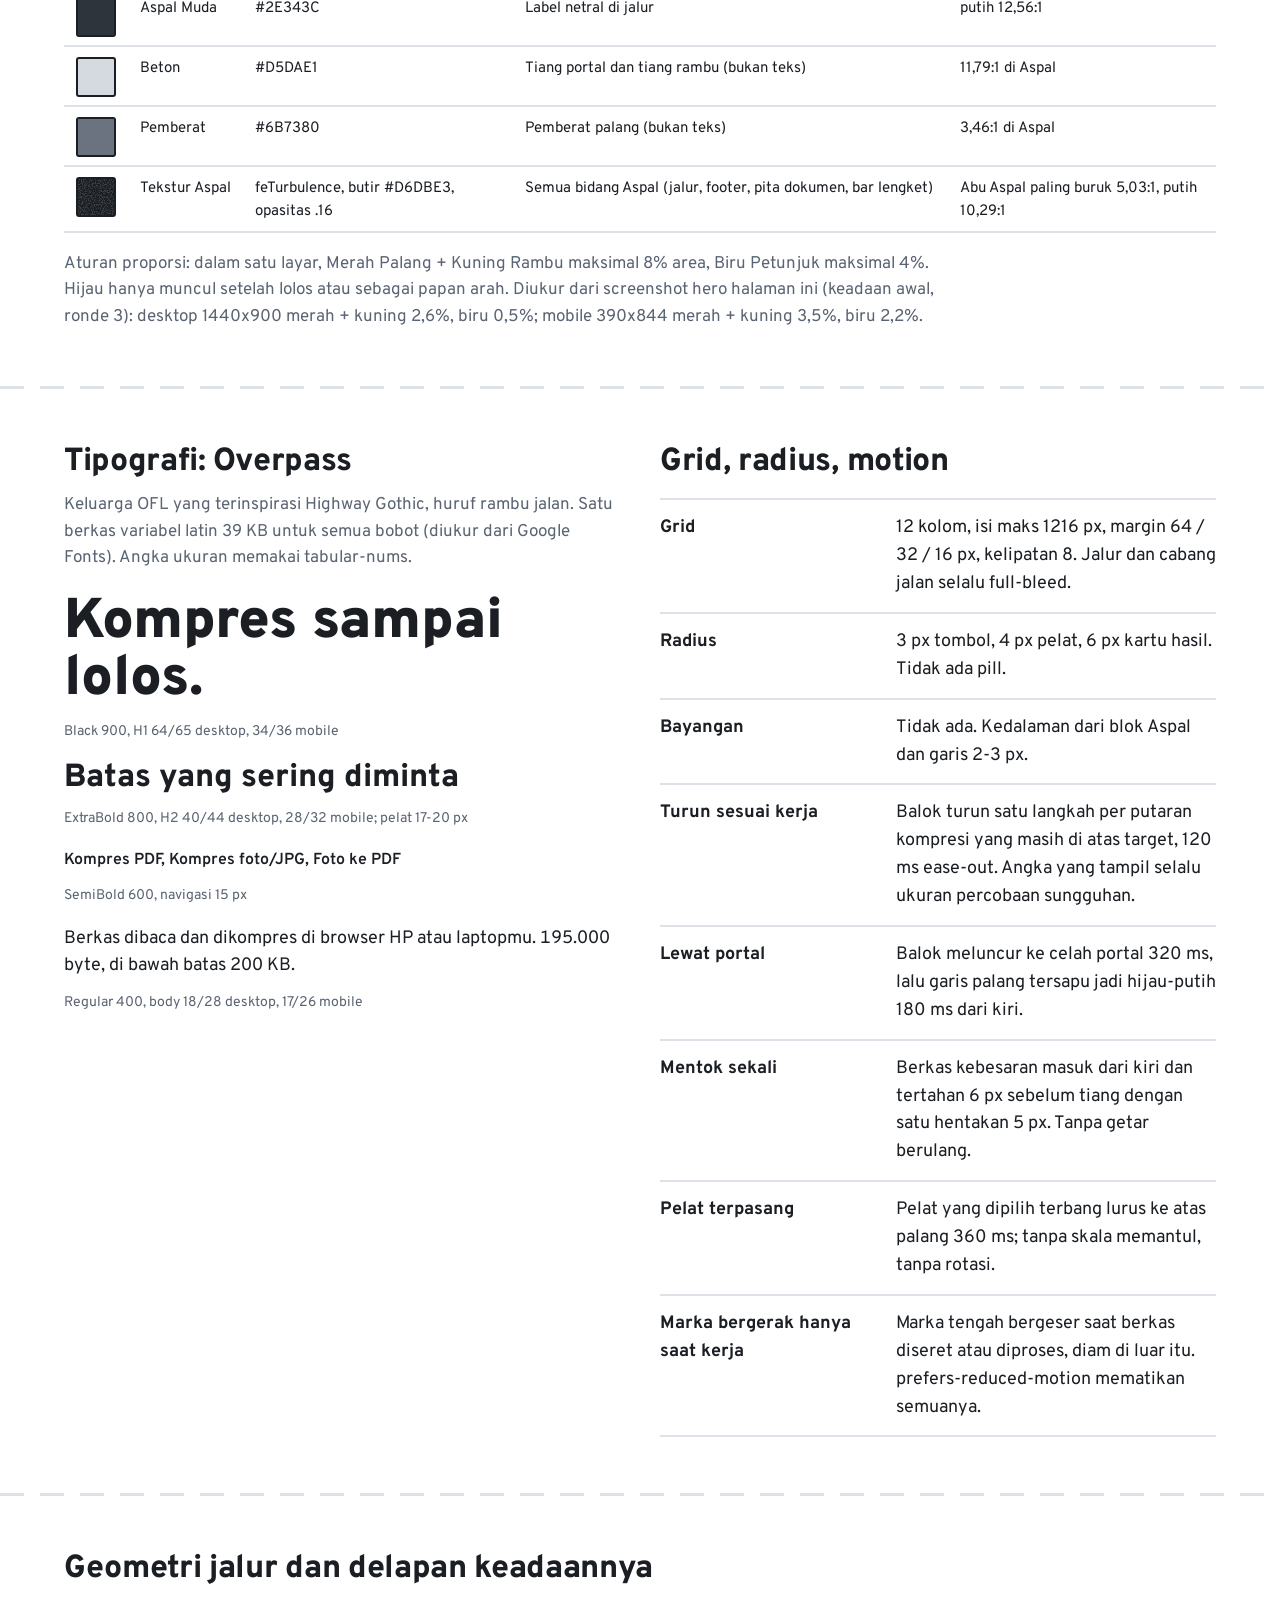
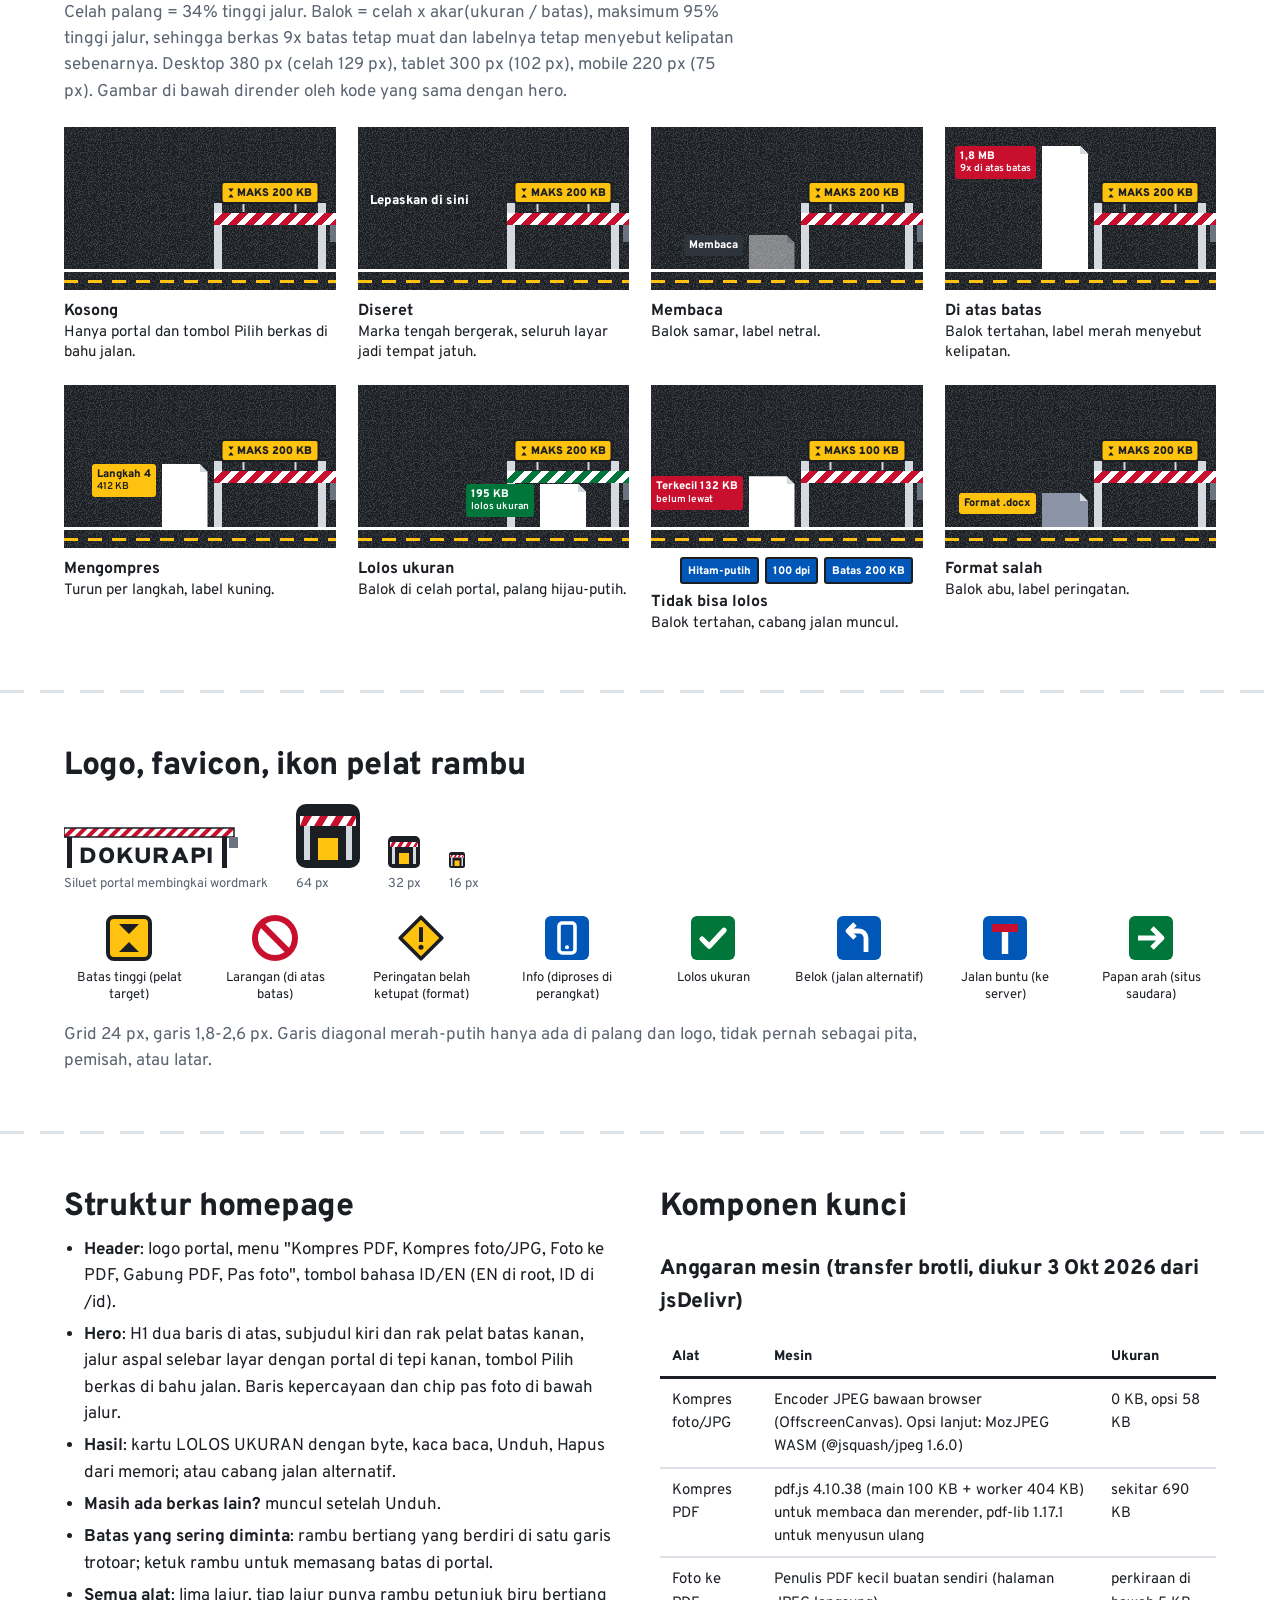
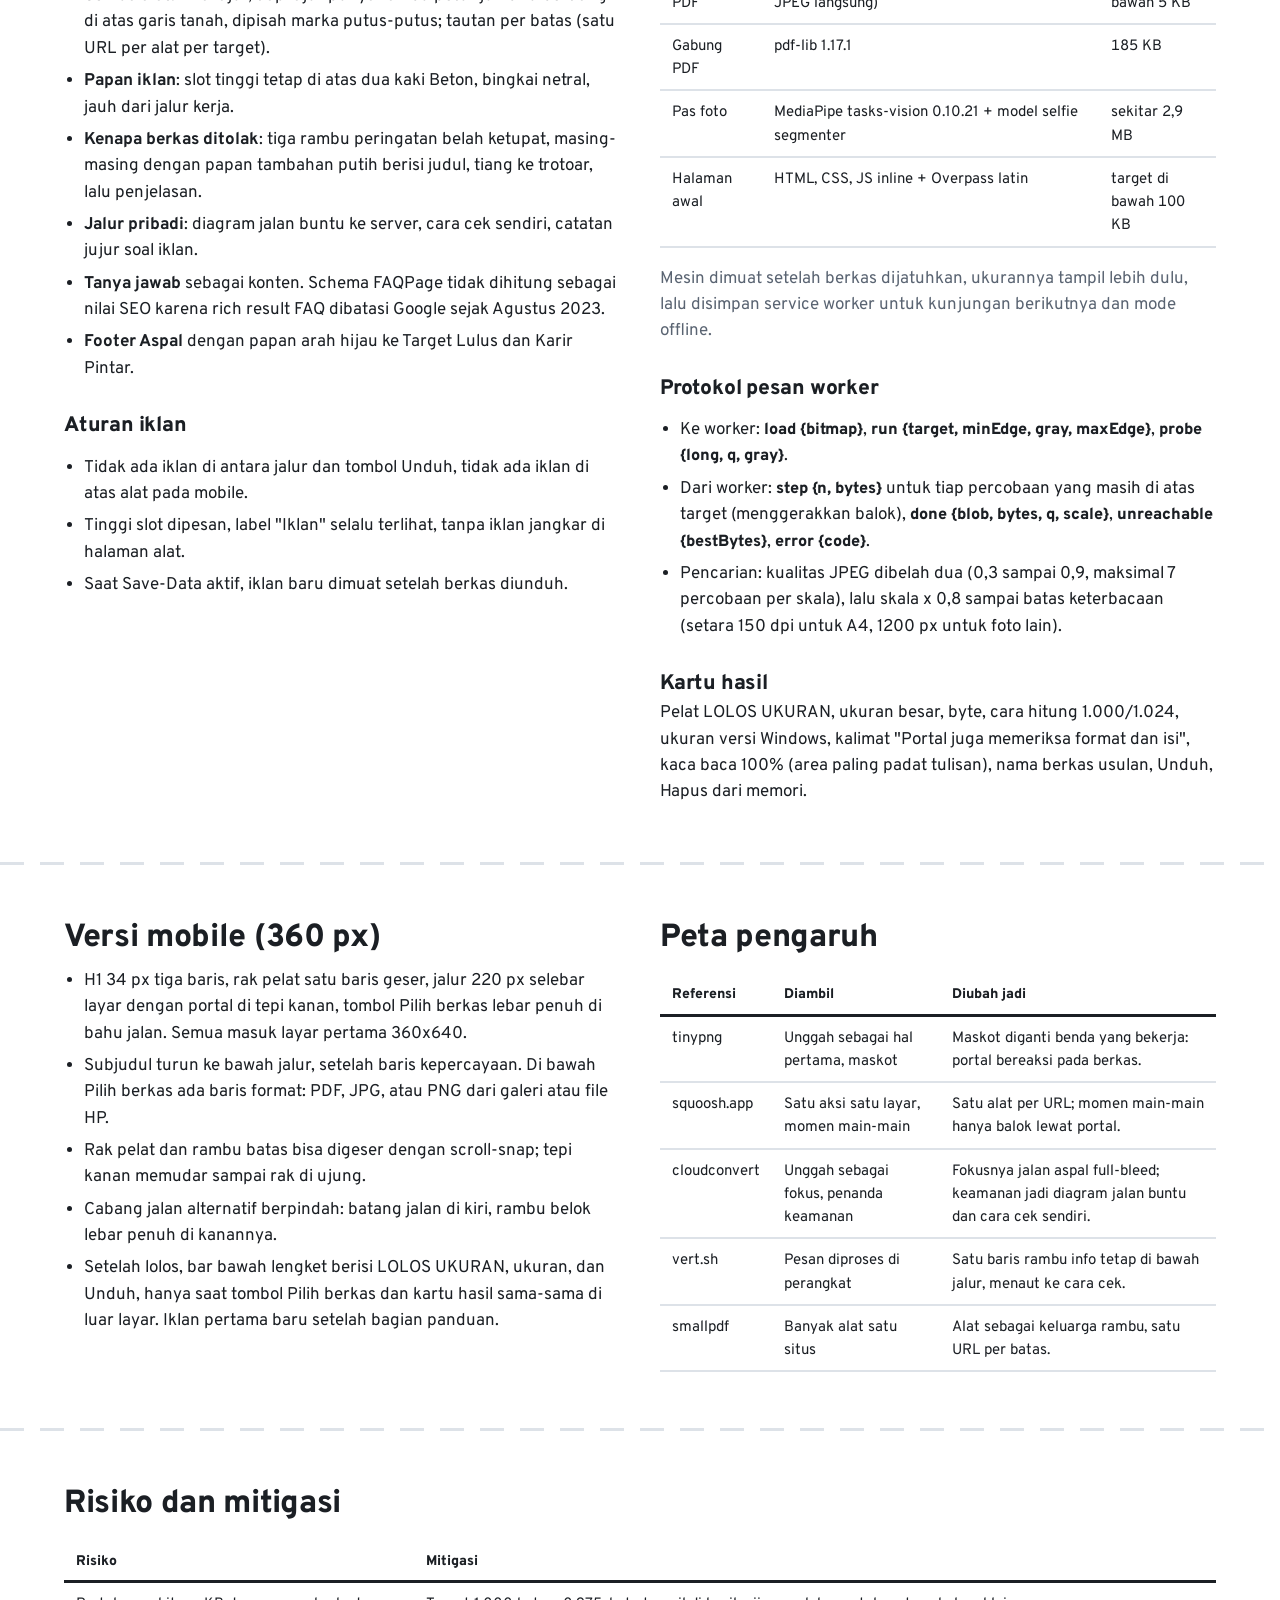
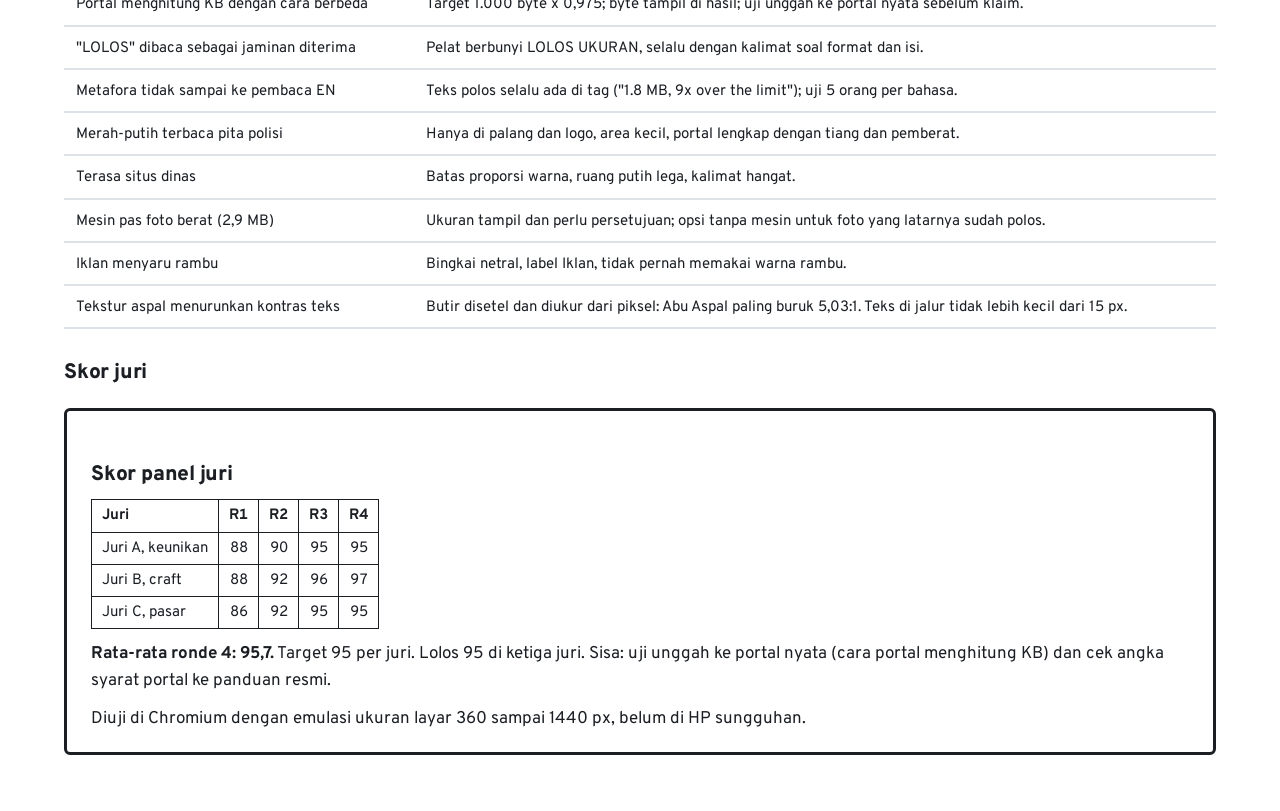
==== commit 6276ca1b: "Tabel skor tidak lagi melebarkan halaman di HP Co-Authored-By: Claude Opus 5.5 <noreply@anthropic.co" ====
--- a/site/dokurapi/index.html
+++ b/site/dokurapi/index.html
@@ -894,7 +894,7 @@
     </tbody>
   </table></div>
   <h3>Skor juri</h3>
-  <div class="score"><!--SKOR--><style>.tabel-skor{border-collapse:collapse;margin:8px 0 12px;font-variant-numeric:tabular-nums}.tabel-skor th,.tabel-skor td{border:1px solid currentColor;padding:4px 10px;text-align:left}.tabel-skor td+td,.tabel-skor th+th{text-align:right}</style><h3>Skor panel juri</h3><table class="tabel-skor"><thead><tr><th>Juri</th><th>Ronde 1</th><th>Ronde 2</th><th>Ronde 3</th><th>Ronde 4</th></tr></thead><tbody><tr><td>Juri A, keunikan</td><td>88</td><td>90</td><td>95</td><td>95</td></tr><tr><td>Juri B, craft</td><td>88</td><td>92</td><td>96</td><td>97</td></tr><tr><td>Juri C, pasar</td><td>86</td><td>92</td><td>95</td><td>95</td></tr></tbody></table><p><b>Rata-rata ronde 4: 95,7.</b> Target 95 per juri. Lolos 95 di ketiga juri. Sisa: uji unggah ke portal nyata (cara portal menghitung KB) dan cek angka syarat portal ke panduan resmi.</p><p>Diuji di Chromium dengan emulasi ukuran layar 360 sampai 1440 px, belum di HP sungguhan.</p></div>
+  <div class="score"><!--SKOR--><style>.tabel-skor-wrap{max-width:100%;overflow-x:auto}.tabel-skor{border-collapse:collapse;font-size:15px;margin:8px 0 12px;font-variant-numeric:tabular-nums}.tabel-skor th,.tabel-skor td{border:1px solid currentColor;padding:4px 10px;text-align:left}.tabel-skor td+td,.tabel-skor th+th{text-align:right}</style><h3>Skor panel juri</h3><div class="tabel-skor-wrap"><table class="tabel-skor"><thead><tr><th>Juri</th><th>R1</th><th>R2</th><th>R3</th><th>R4</th></tr></thead><tbody><tr><td>Juri A, keunikan</td><td>88</td><td>90</td><td>95</td><td>95</td></tr><tr><td>Juri B, craft</td><td>88</td><td>92</td><td>96</td><td>97</td></tr><tr><td>Juri C, pasar</td><td>86</td><td>92</td><td>95</td><td>95</td></tr></tbody></table></div><p><b>Rata-rata ronde 4: 95,7.</b> Target 95 per juri. Lolos 95 di ketiga juri. Sisa: uji unggah ke portal nyata (cara portal menghitung KB) dan cek angka syarat portal ke panduan resmi.</p><p>Diuji di Chromium dengan emulasi ukuran layar 360 sampai 1440 px, belum di HP sungguhan.</p></div>
 </div></section>
 </div>
 
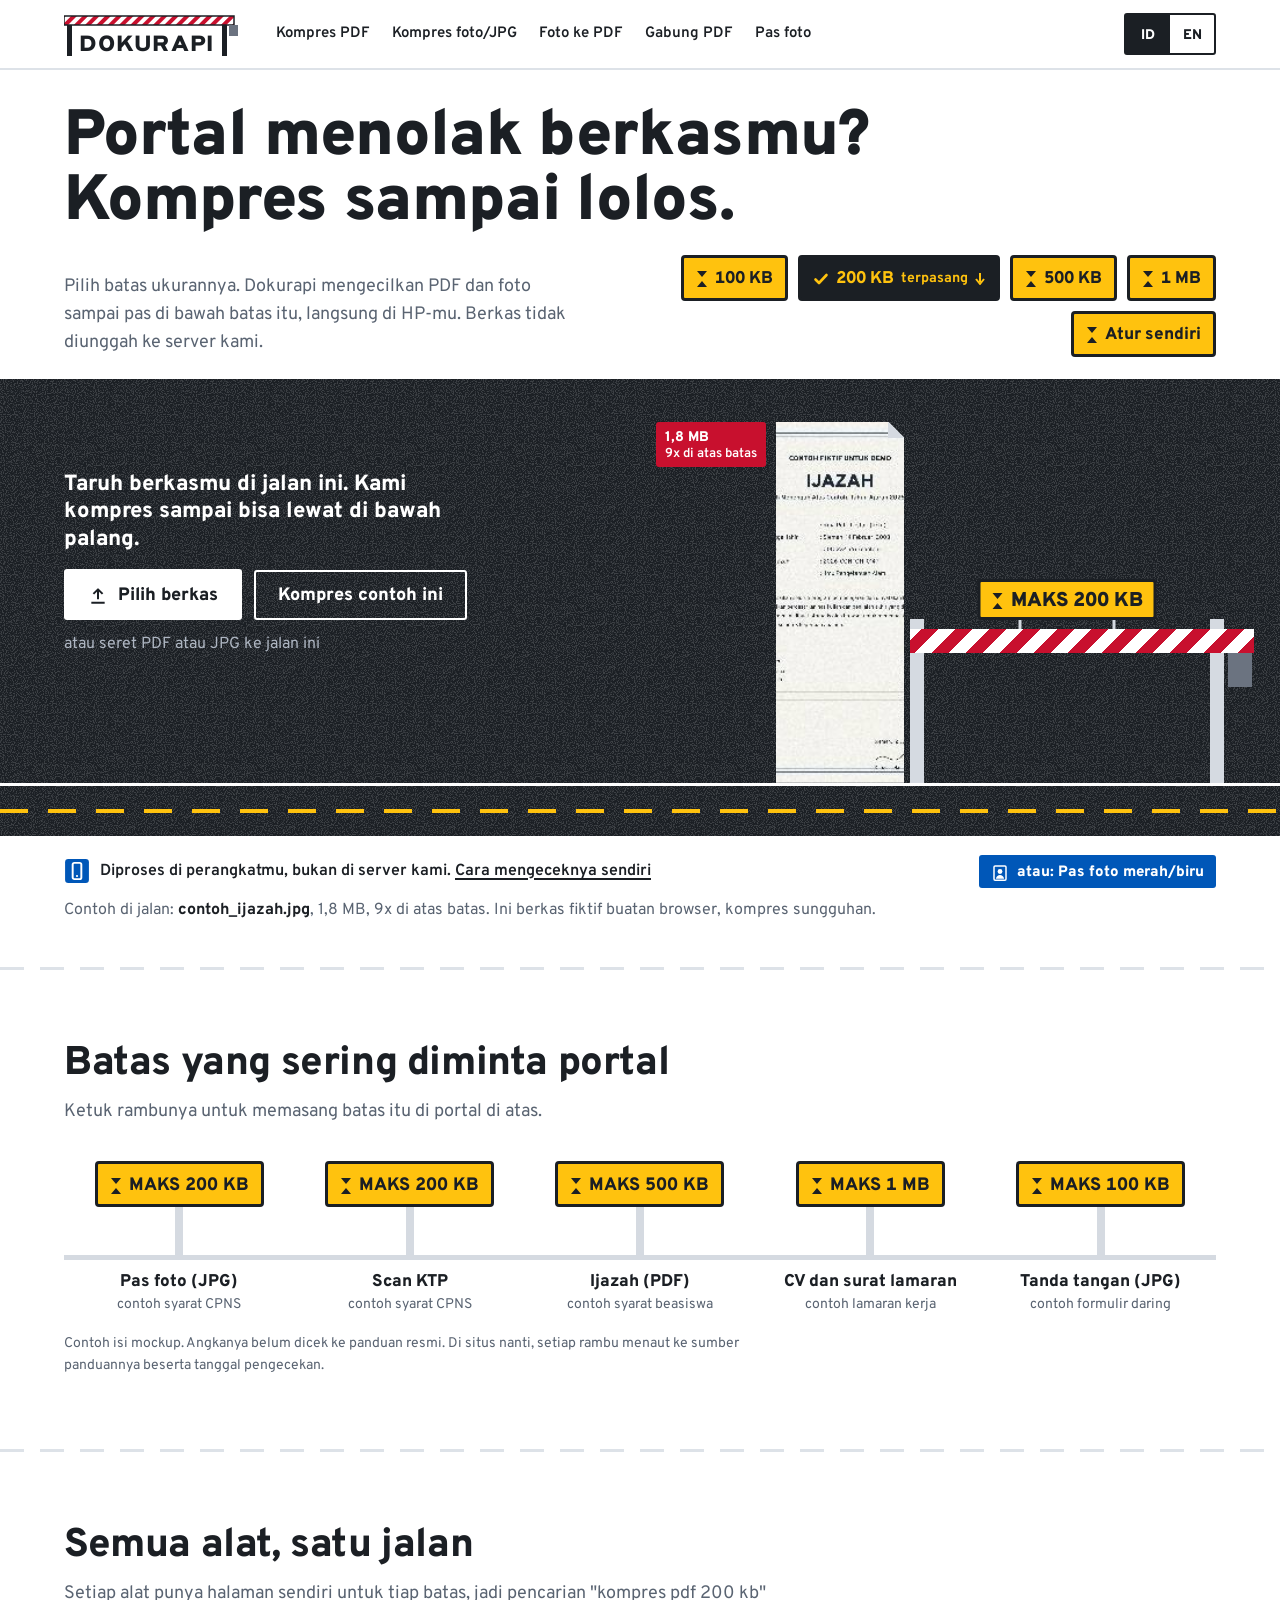
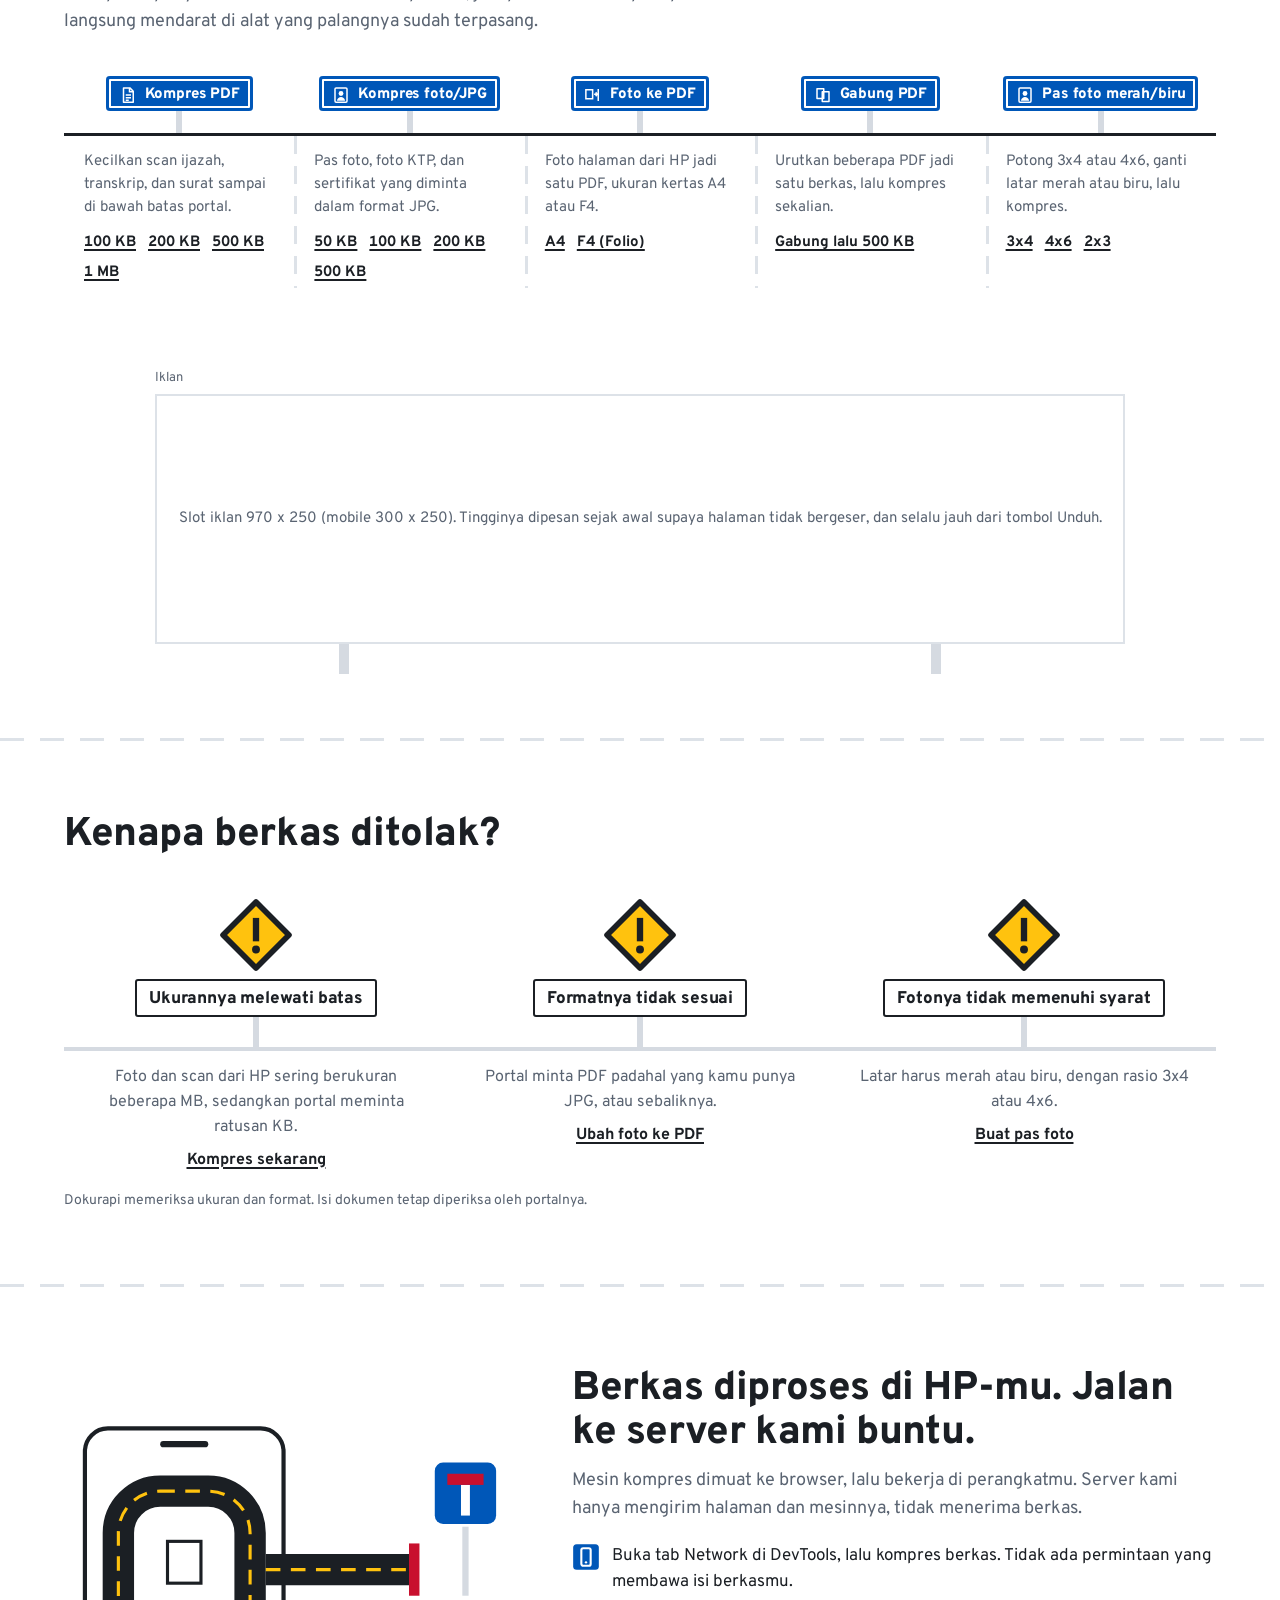
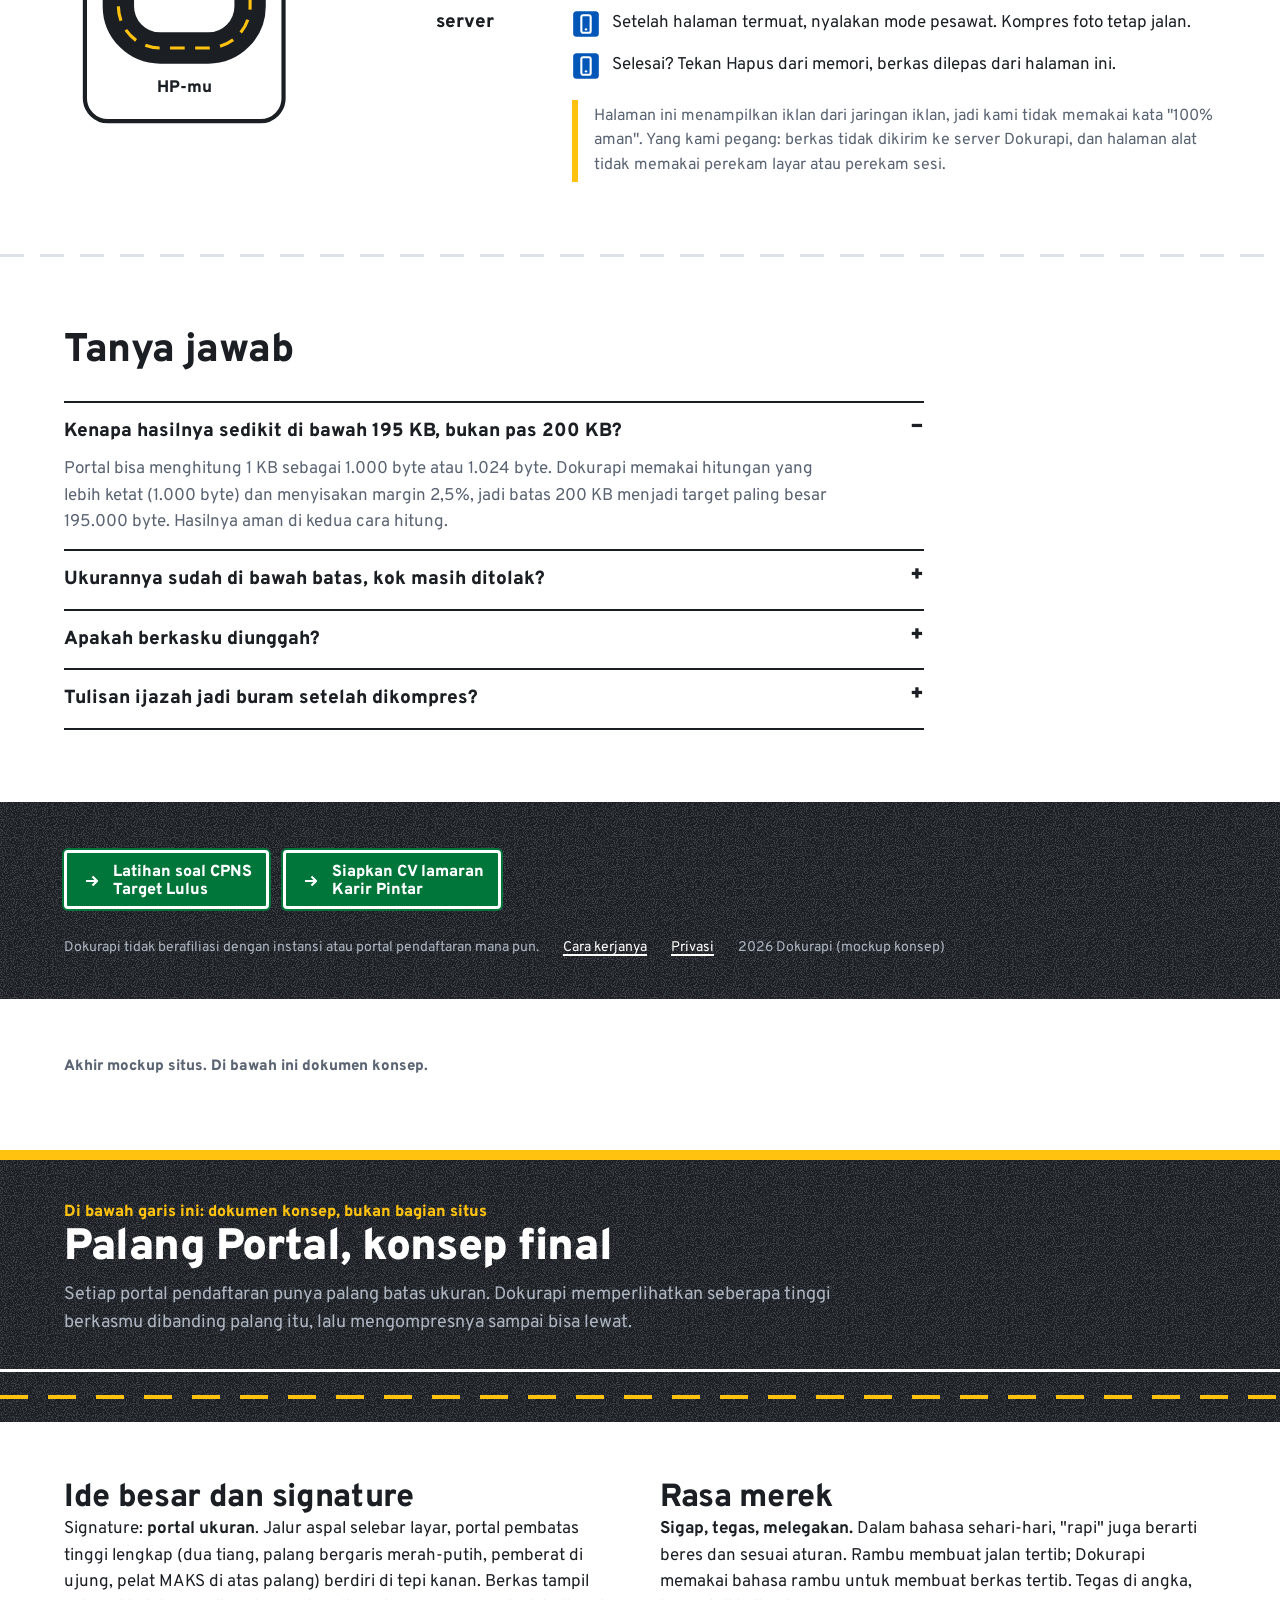
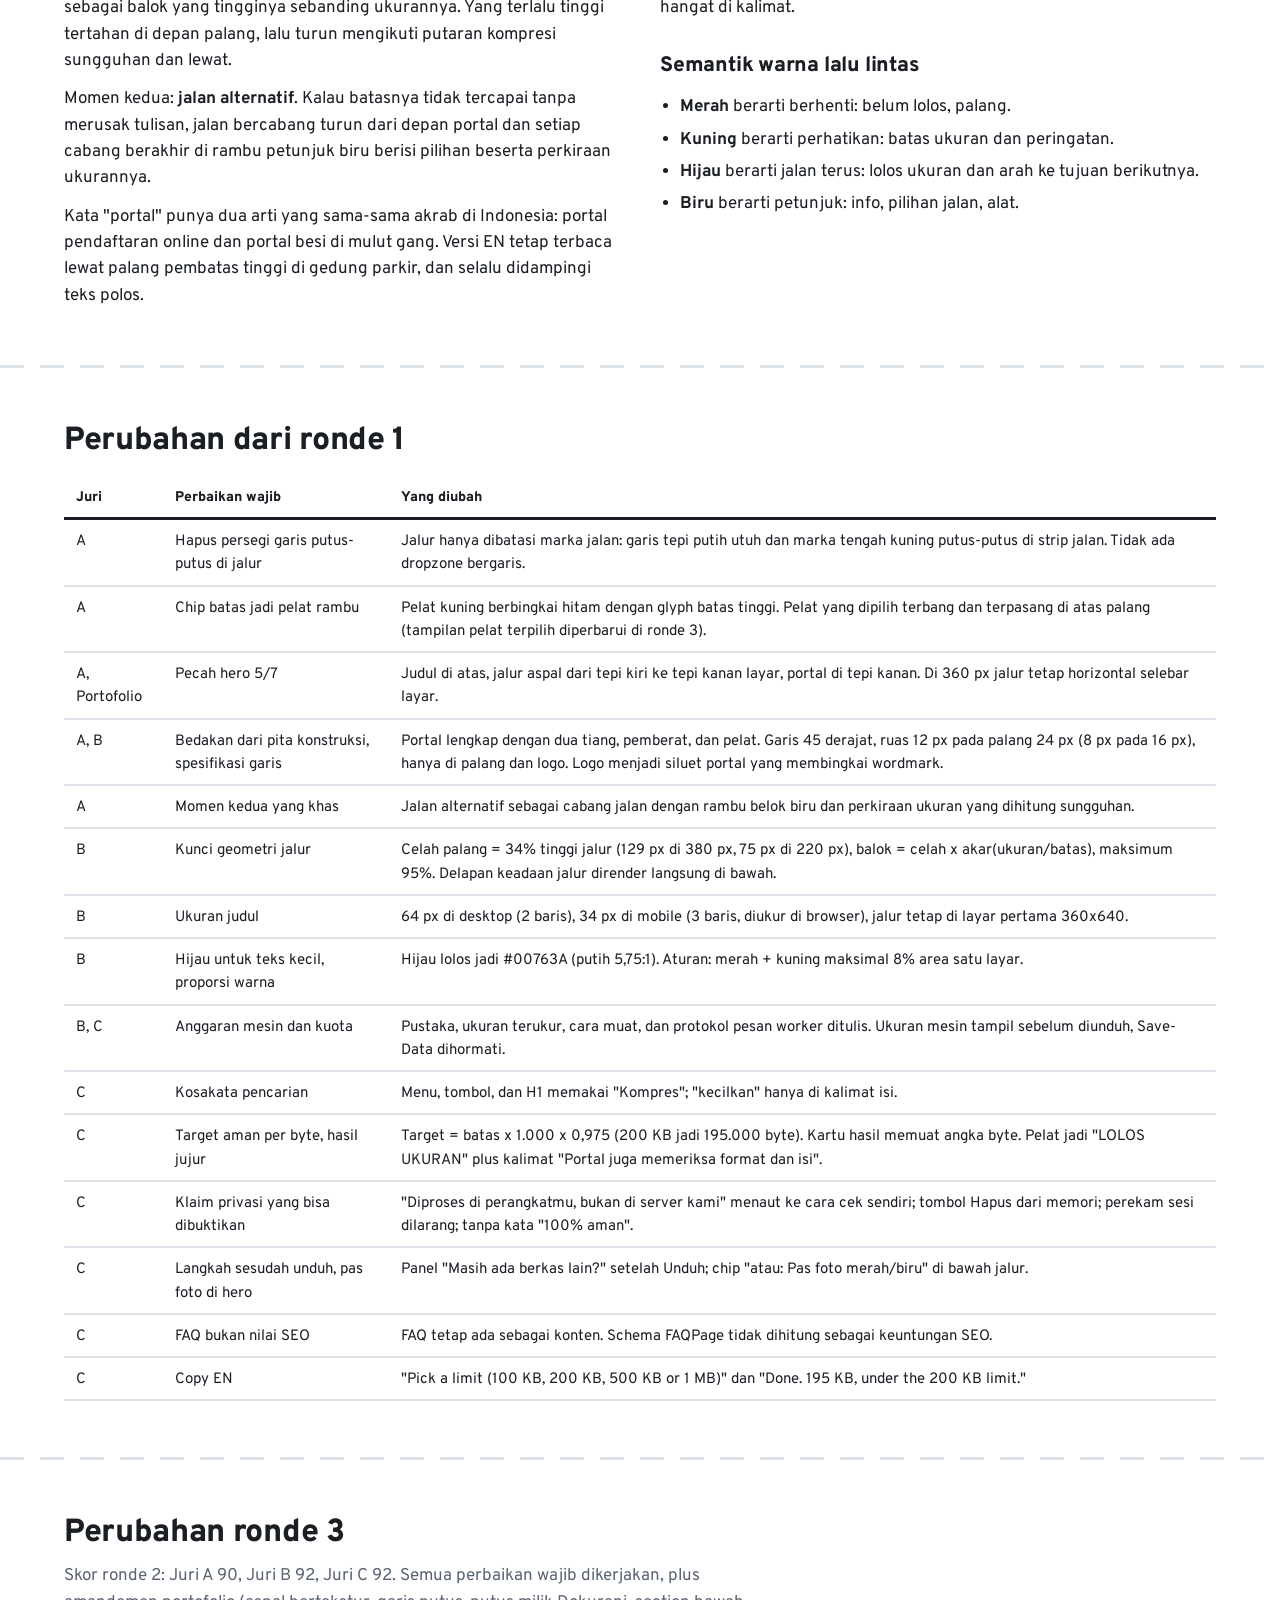
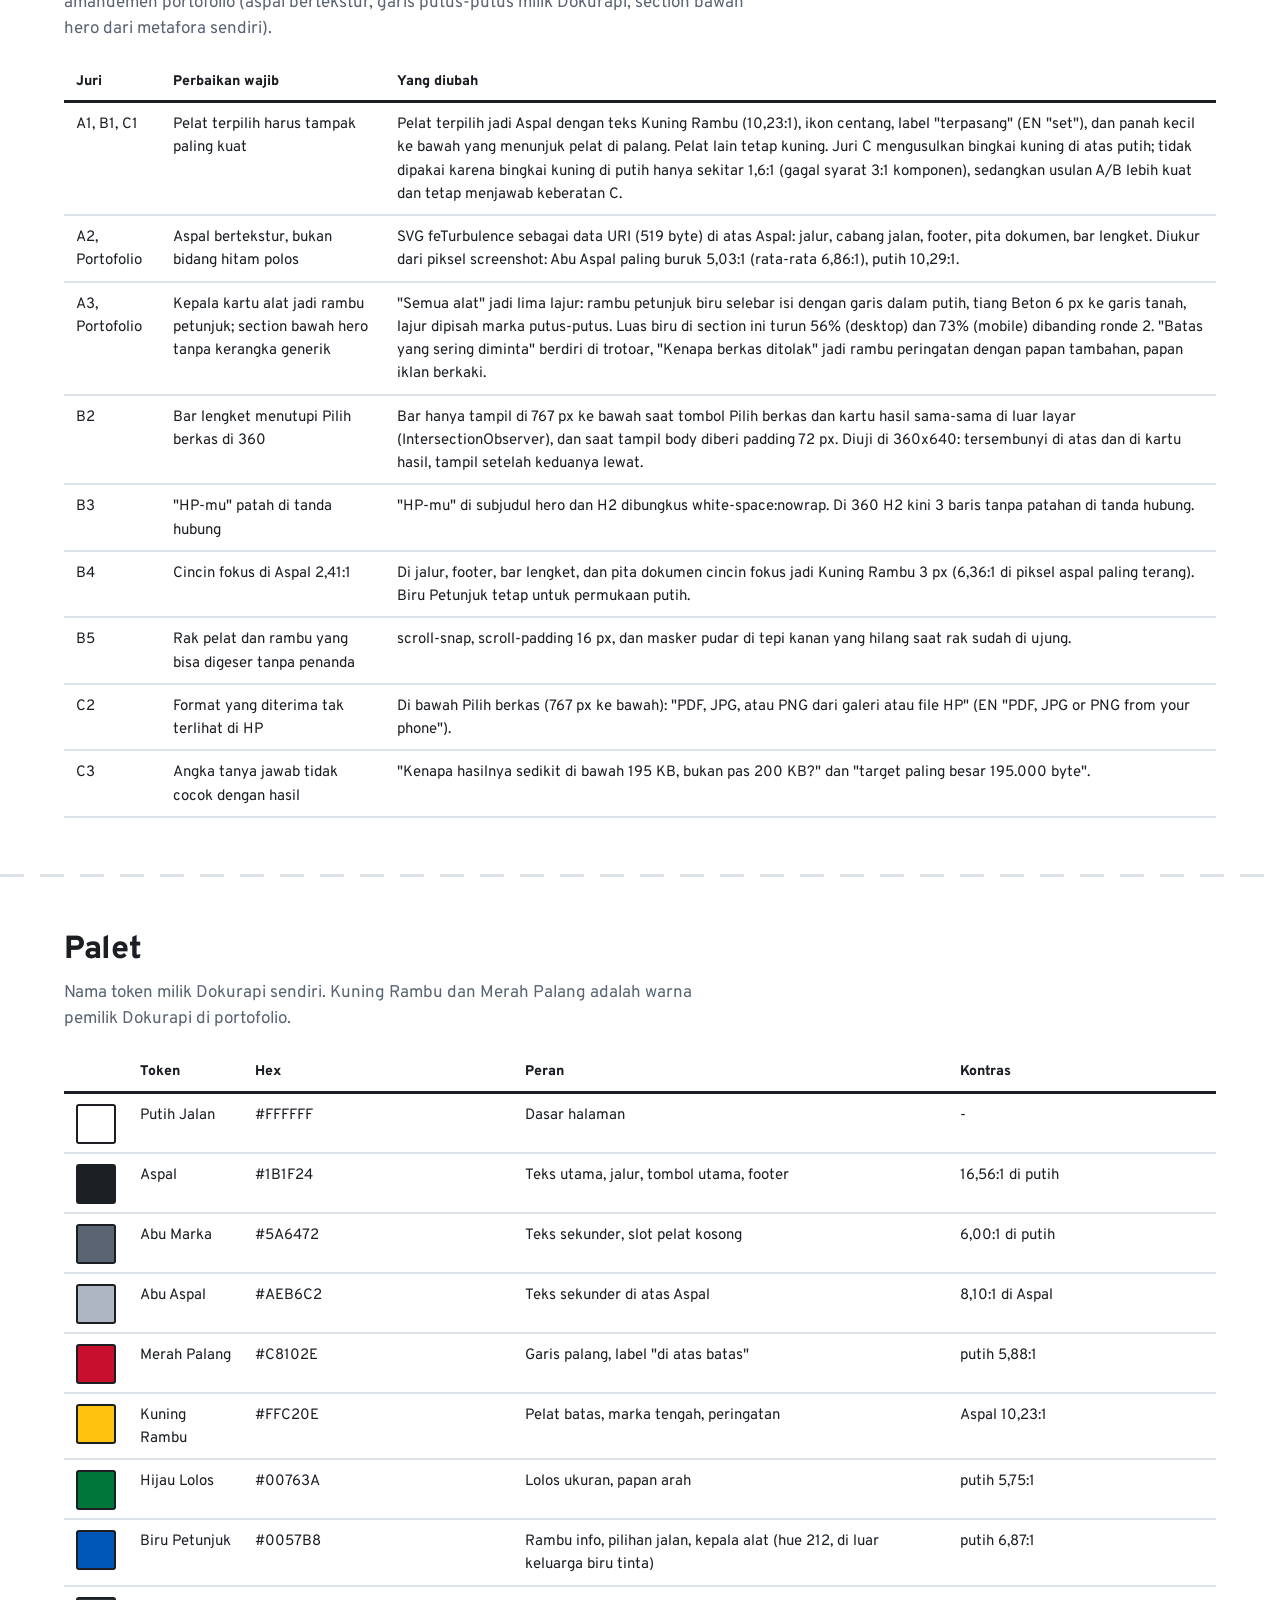
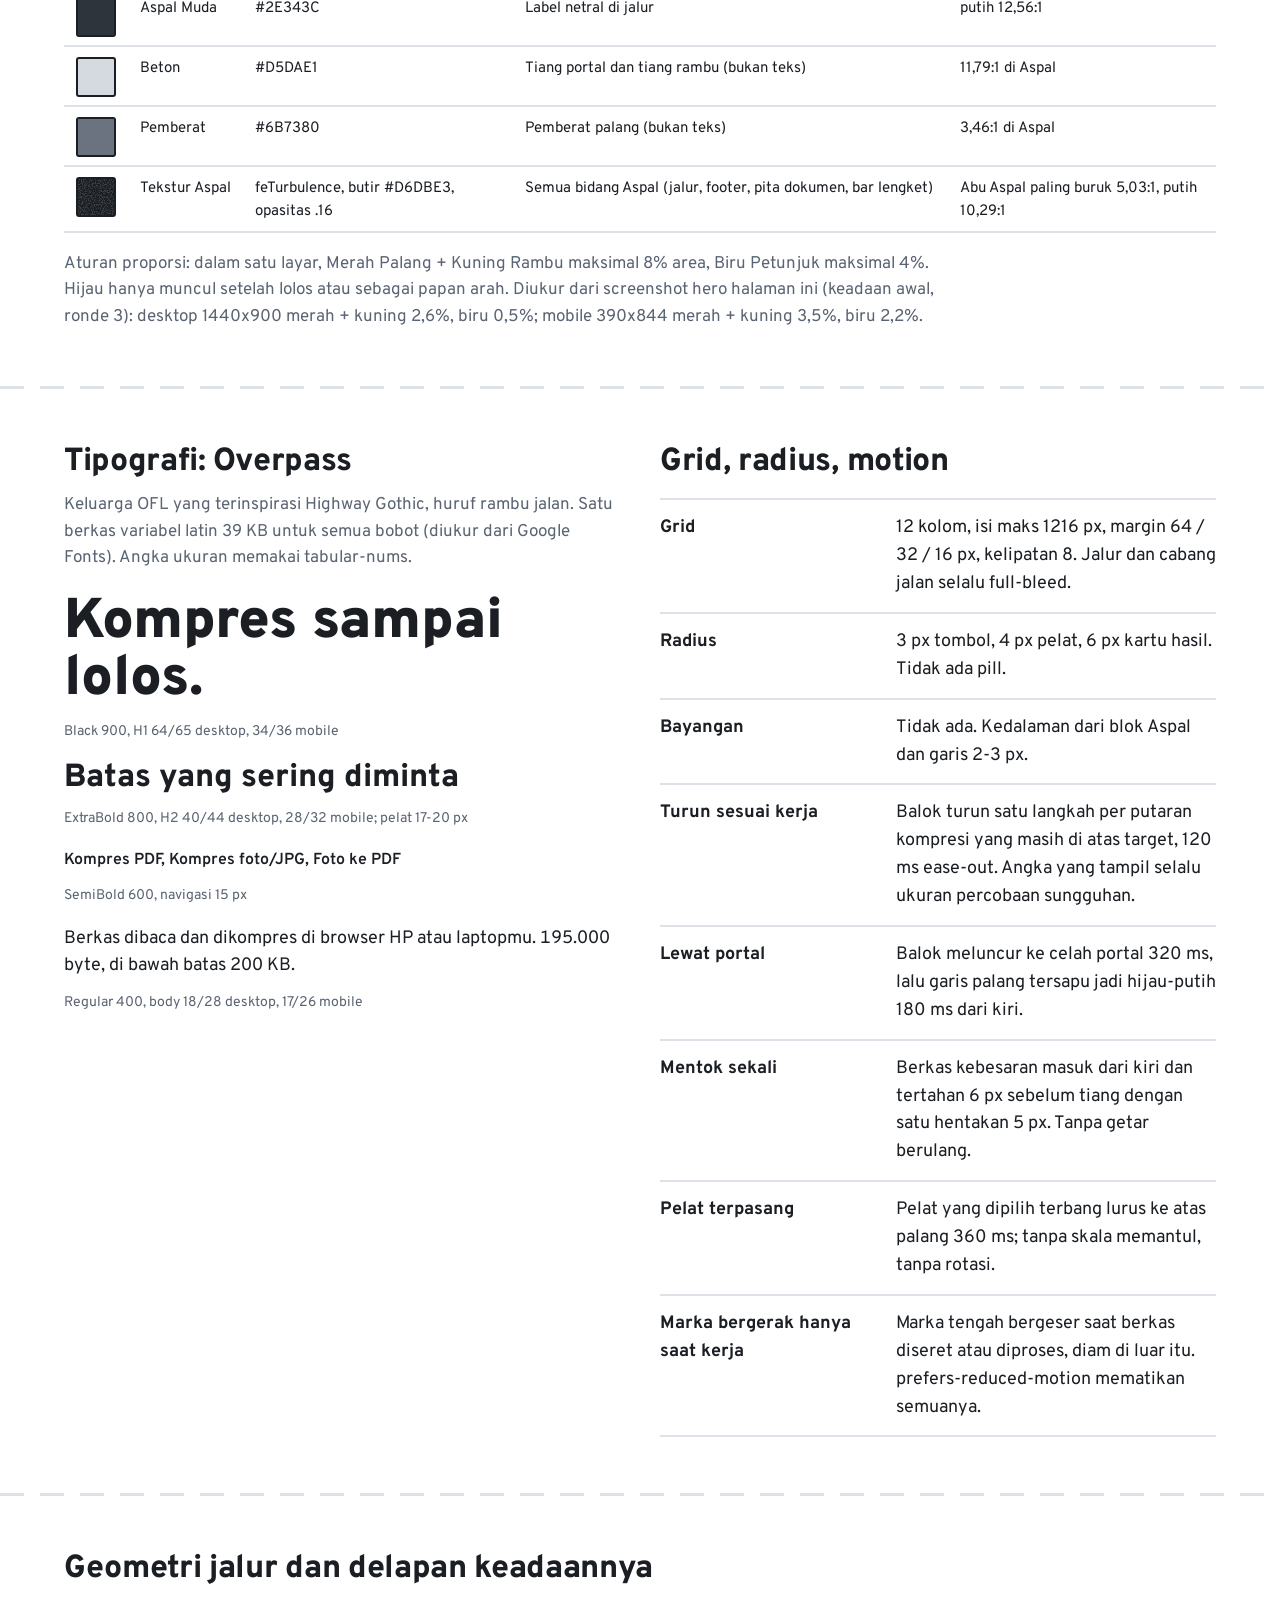
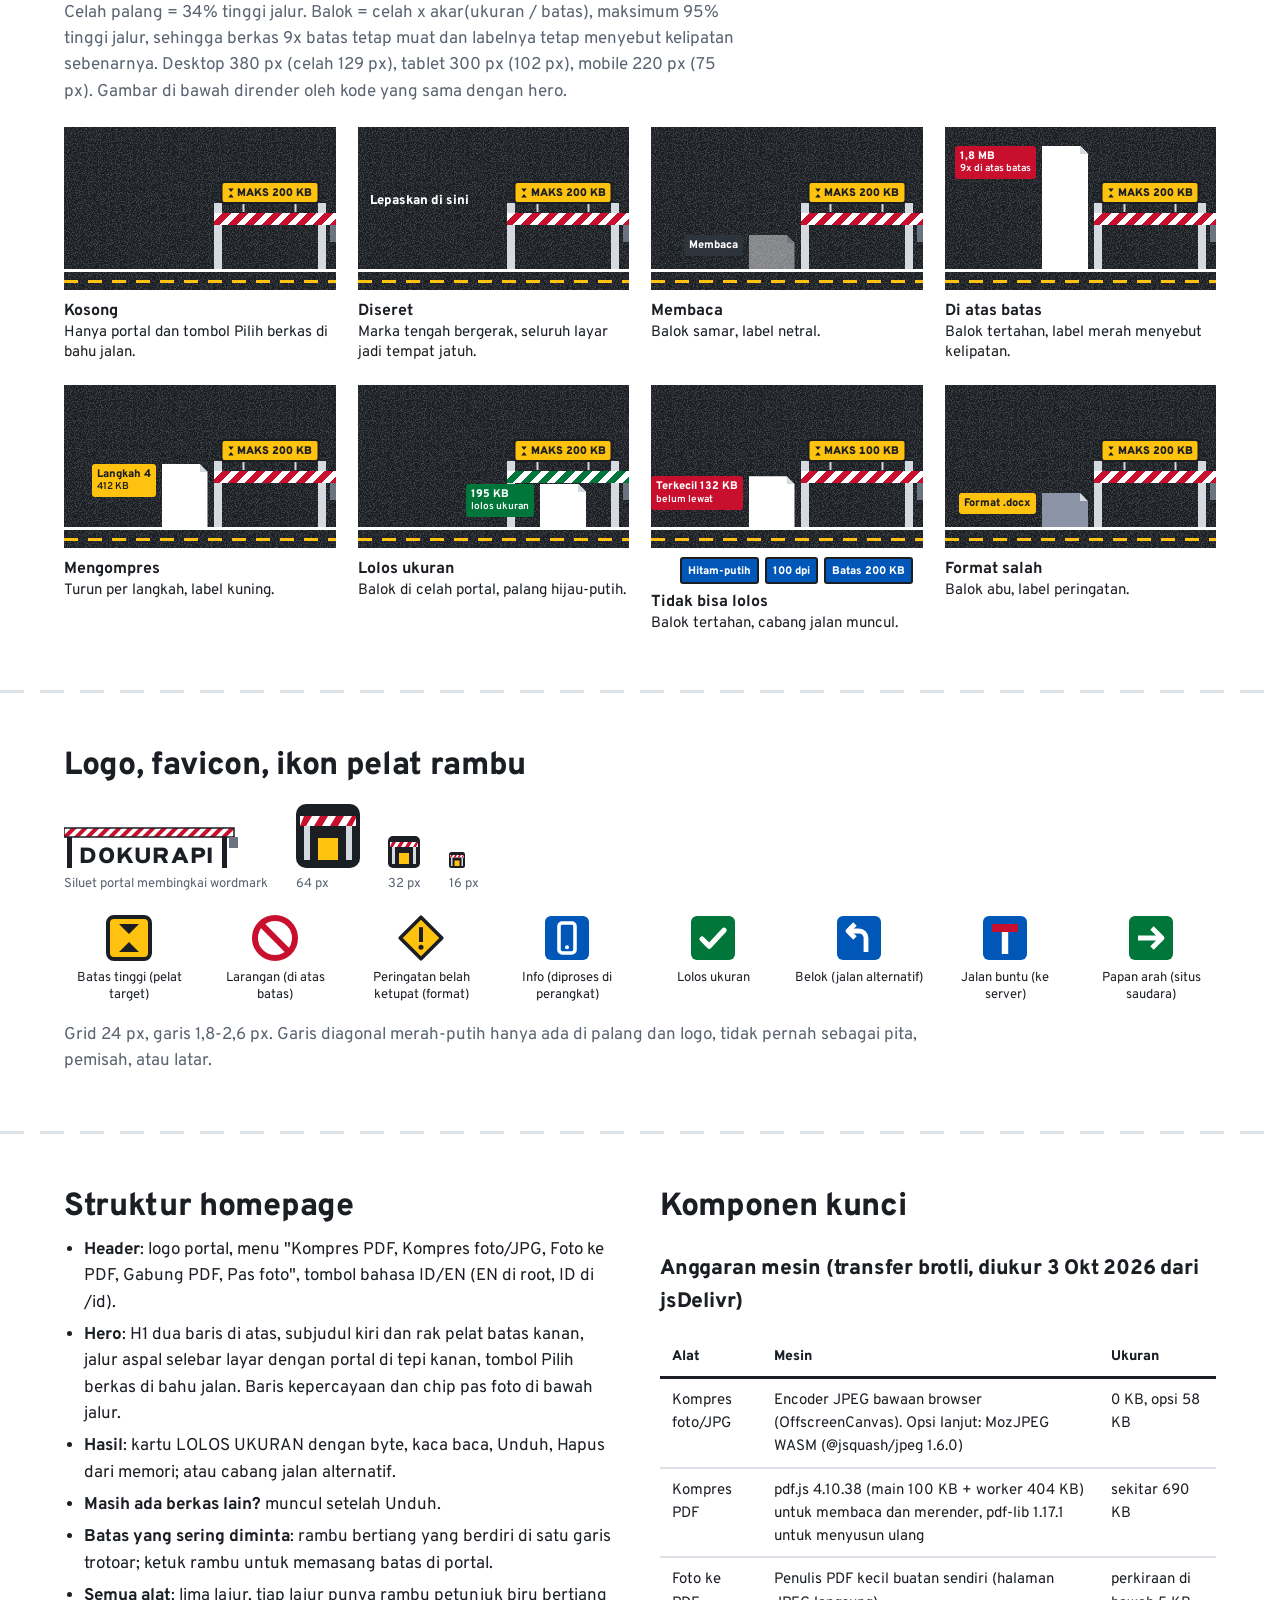
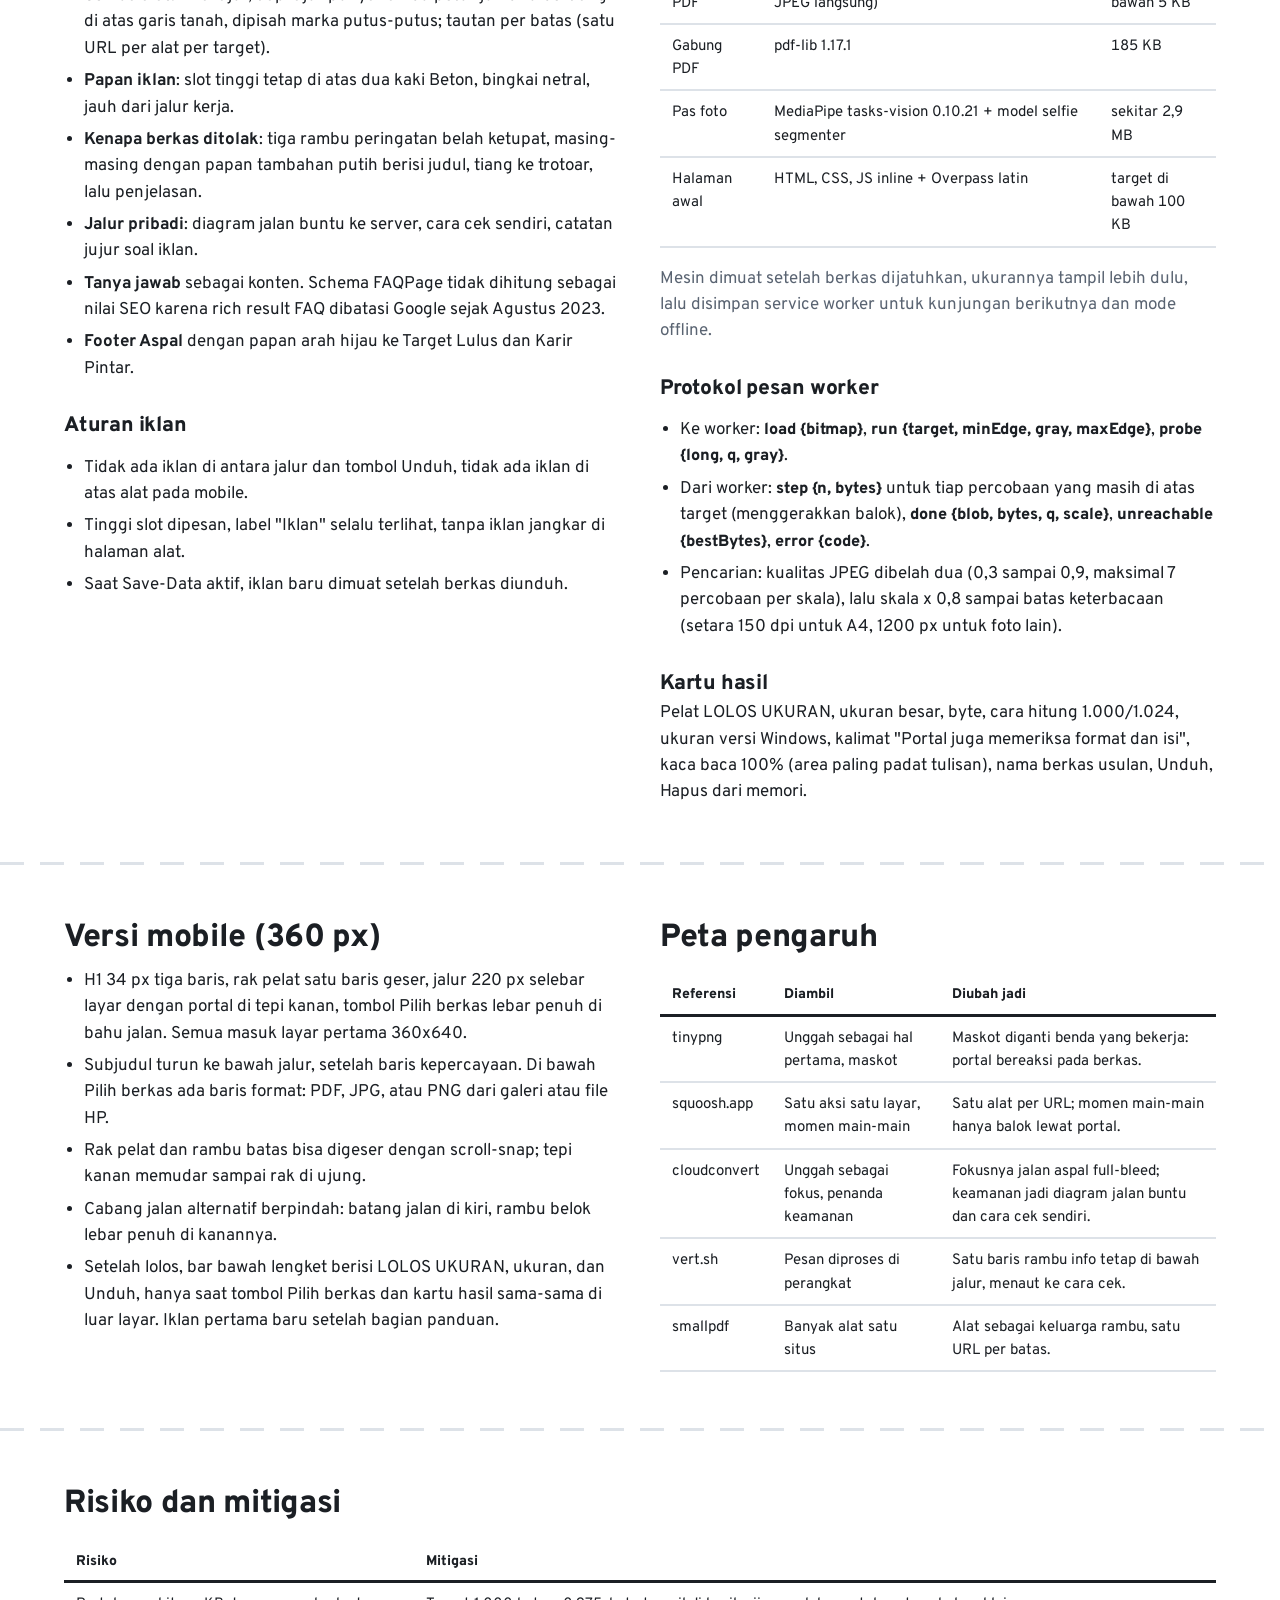
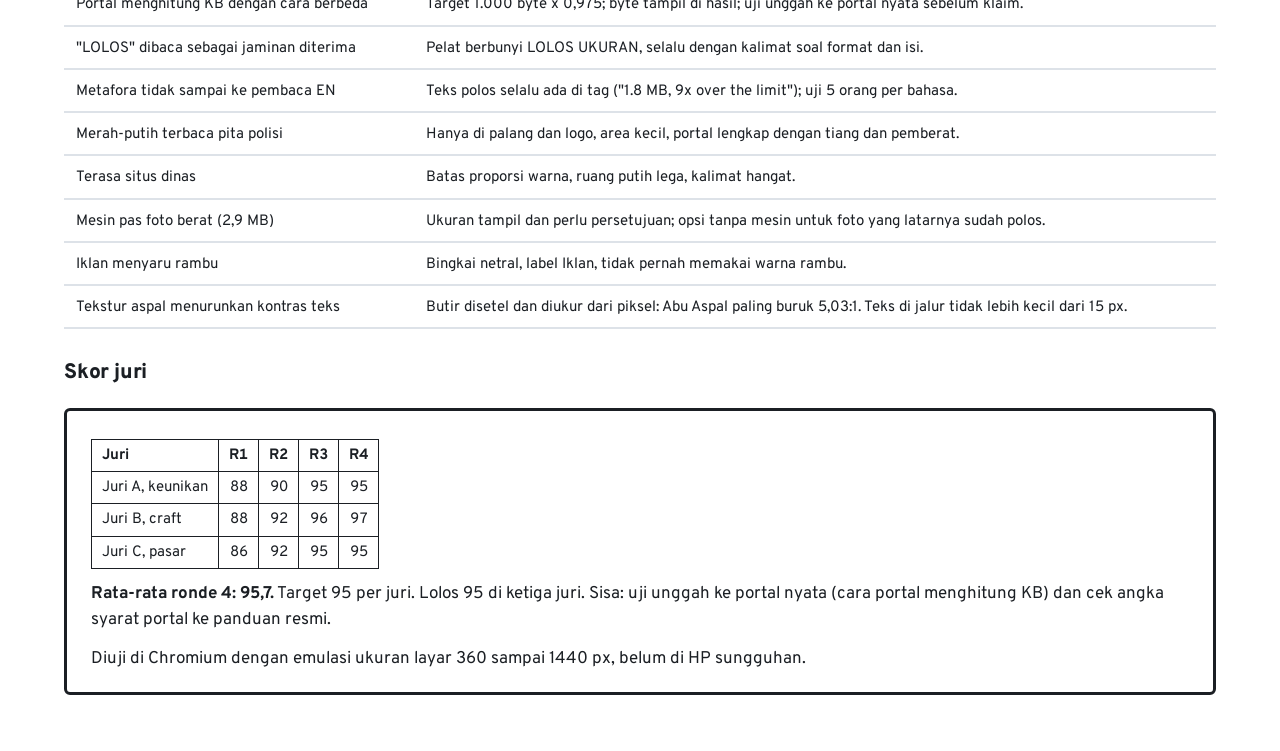
==== commit 925b01d7: "Hapus judul skor ganda Co-Authored-By: Claude Opus 5.5 <noreply@anthropic.com>" ====
--- a/site/dokurapi/index.html
+++ b/site/dokurapi/index.html
@@ -894,7 +894,7 @@
     </tbody>
   </table></div>
   <h3>Skor juri</h3>
-  <div class="score"><!--SKOR--><style>.tabel-skor-wrap{max-width:100%;overflow-x:auto}.tabel-skor{border-collapse:collapse;font-size:15px;margin:8px 0 12px;font-variant-numeric:tabular-nums}.tabel-skor th,.tabel-skor td{border:1px solid currentColor;padding:4px 10px;text-align:left}.tabel-skor td+td,.tabel-skor th+th{text-align:right}</style><h3>Skor panel juri</h3><div class="tabel-skor-wrap"><table class="tabel-skor"><thead><tr><th>Juri</th><th>R1</th><th>R2</th><th>R3</th><th>R4</th></tr></thead><tbody><tr><td>Juri A, keunikan</td><td>88</td><td>90</td><td>95</td><td>95</td></tr><tr><td>Juri B, craft</td><td>88</td><td>92</td><td>96</td><td>97</td></tr><tr><td>Juri C, pasar</td><td>86</td><td>92</td><td>95</td><td>95</td></tr></tbody></table></div><p><b>Rata-rata ronde 4: 95,7.</b> Target 95 per juri. Lolos 95 di ketiga juri. Sisa: uji unggah ke portal nyata (cara portal menghitung KB) dan cek angka syarat portal ke panduan resmi.</p><p>Diuji di Chromium dengan emulasi ukuran layar 360 sampai 1440 px, belum di HP sungguhan.</p></div>
+  <div class="score"><!--SKOR--><style>.tabel-skor-wrap{max-width:100%;overflow-x:auto}.tabel-skor{border-collapse:collapse;font-size:15px;margin:8px 0 12px;font-variant-numeric:tabular-nums}.tabel-skor th,.tabel-skor td{border:1px solid currentColor;padding:4px 10px;text-align:left}.tabel-skor td+td,.tabel-skor th+th{text-align:right}</style><div class="tabel-skor-wrap"><table class="tabel-skor"><thead><tr><th>Juri</th><th>R1</th><th>R2</th><th>R3</th><th>R4</th></tr></thead><tbody><tr><td>Juri A, keunikan</td><td>88</td><td>90</td><td>95</td><td>95</td></tr><tr><td>Juri B, craft</td><td>88</td><td>92</td><td>96</td><td>97</td></tr><tr><td>Juri C, pasar</td><td>86</td><td>92</td><td>95</td><td>95</td></tr></tbody></table></div><p><b>Rata-rata ronde 4: 95,7.</b> Target 95 per juri. Lolos 95 di ketiga juri. Sisa: uji unggah ke portal nyata (cara portal menghitung KB) dan cek angka syarat portal ke panduan resmi.</p><p>Diuji di Chromium dengan emulasi ukuran layar 360 sampai 1440 px, belum di HP sungguhan.</p></div>
 </div></section>
 </div>
 
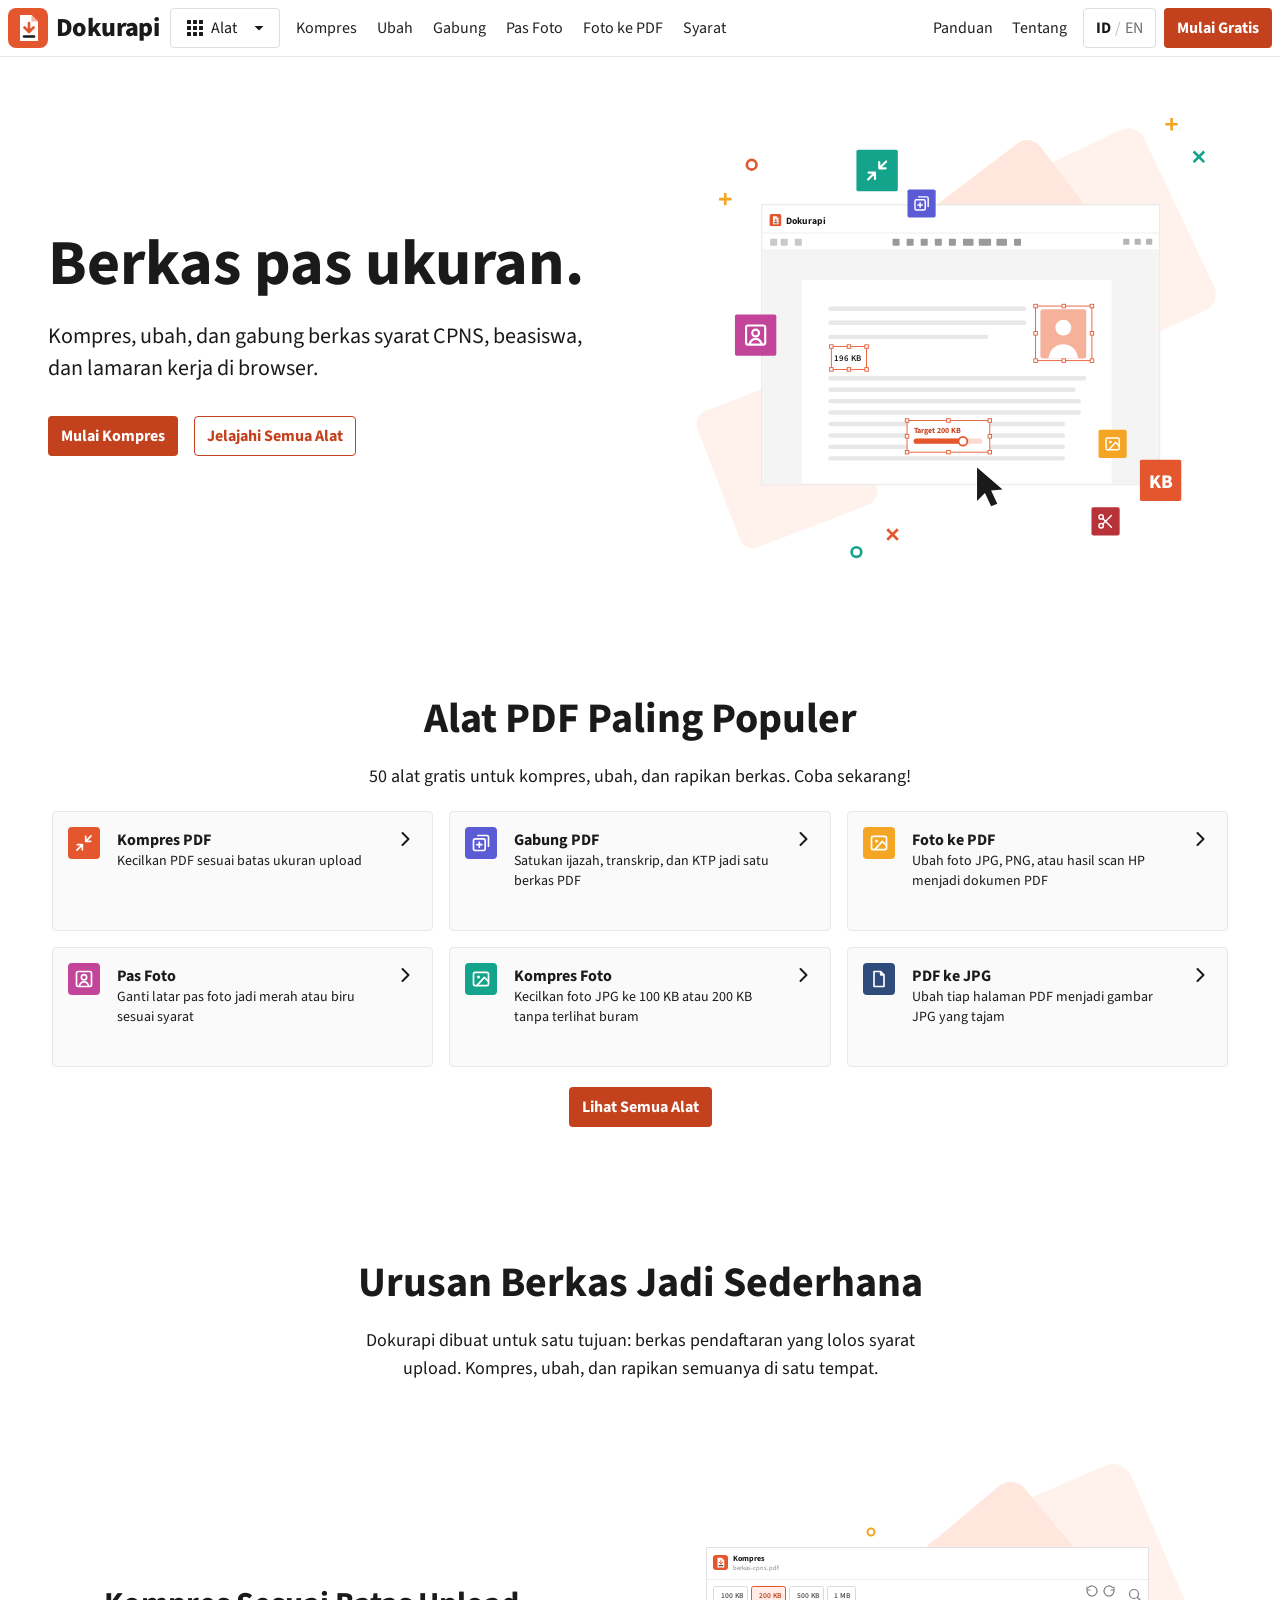
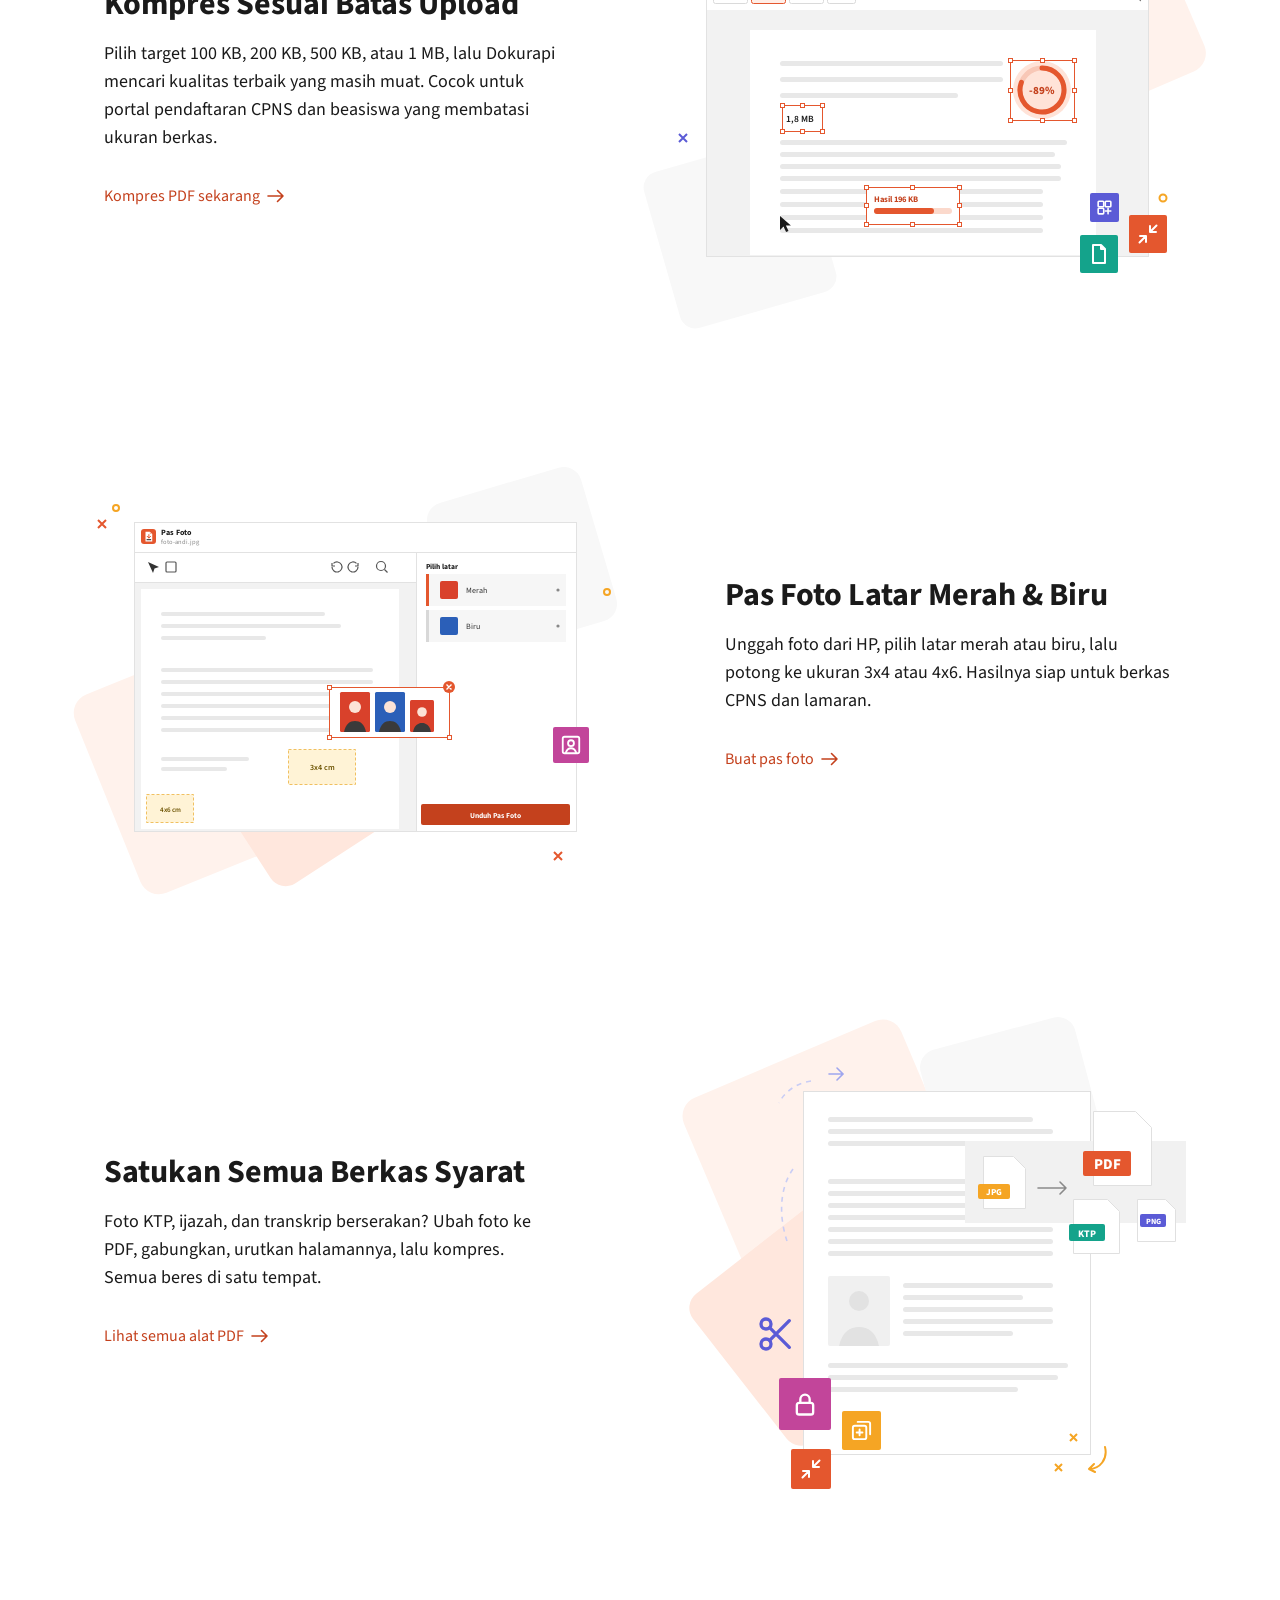
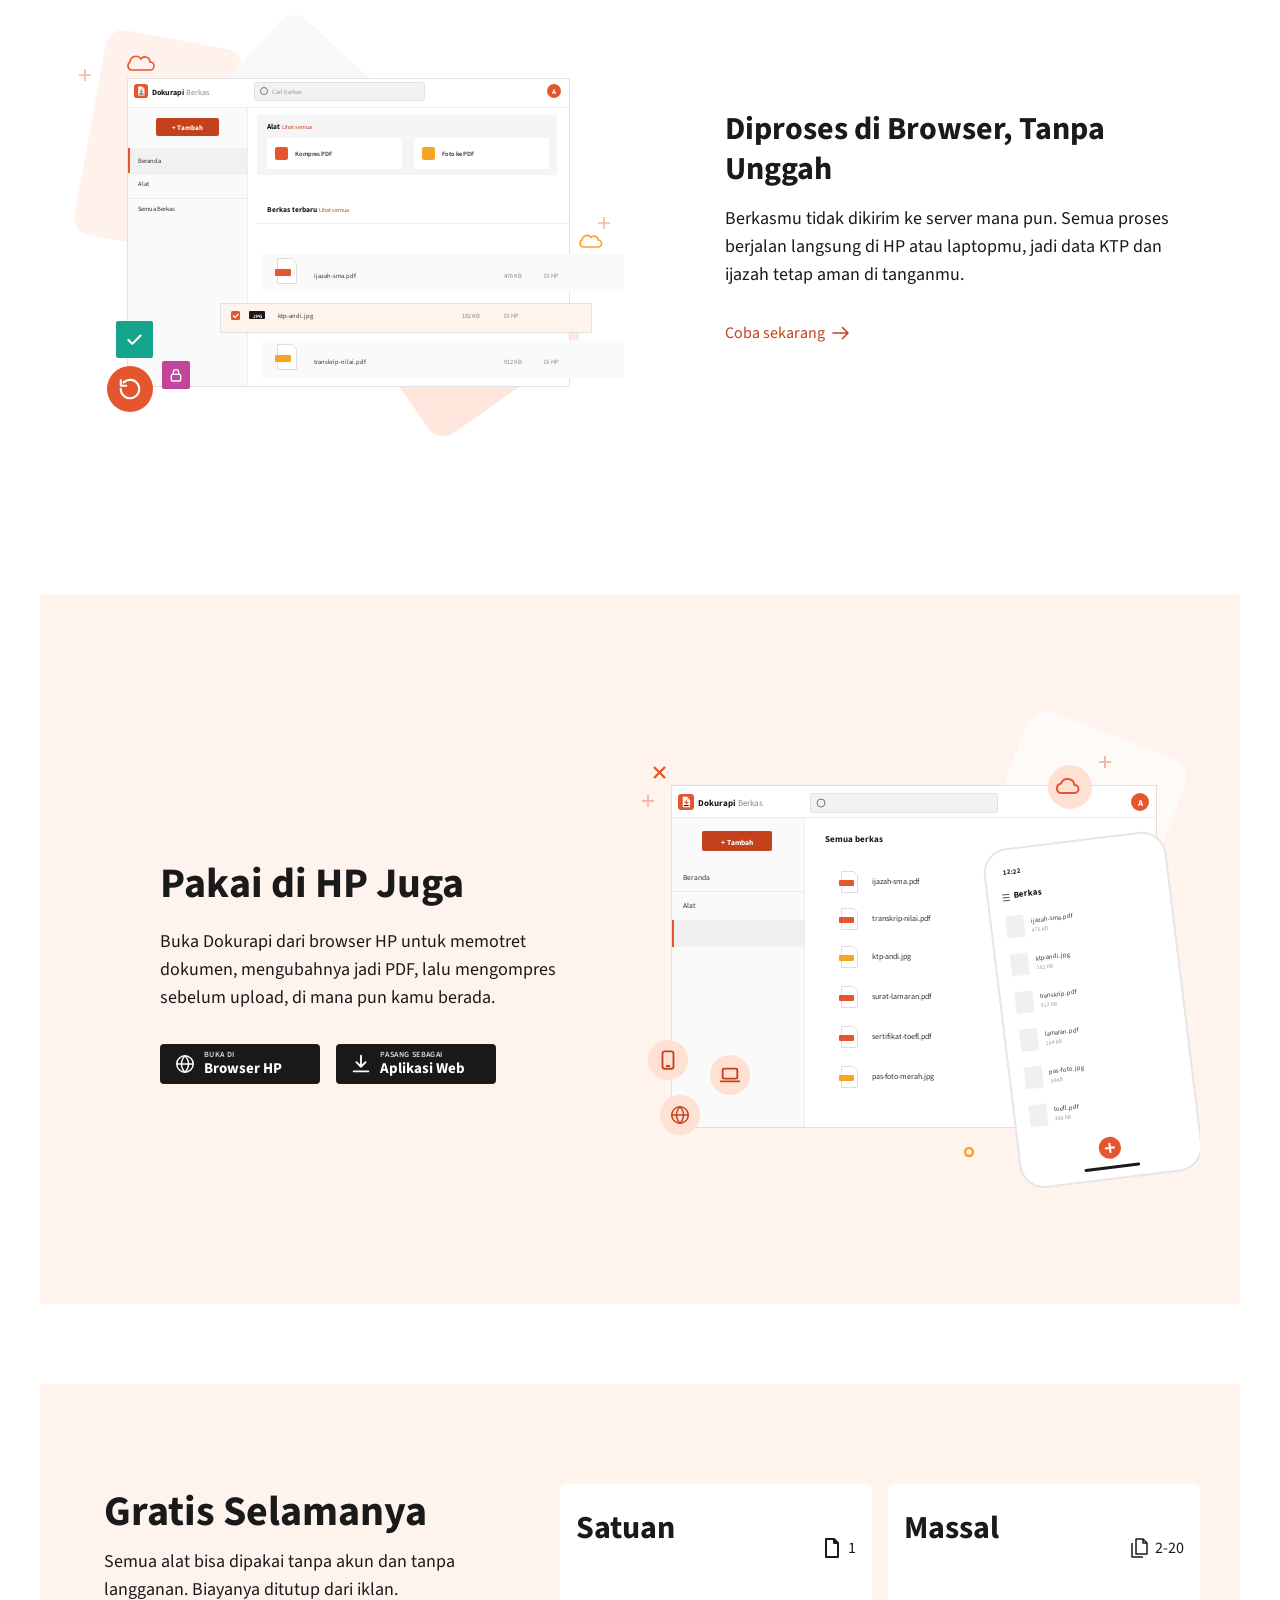
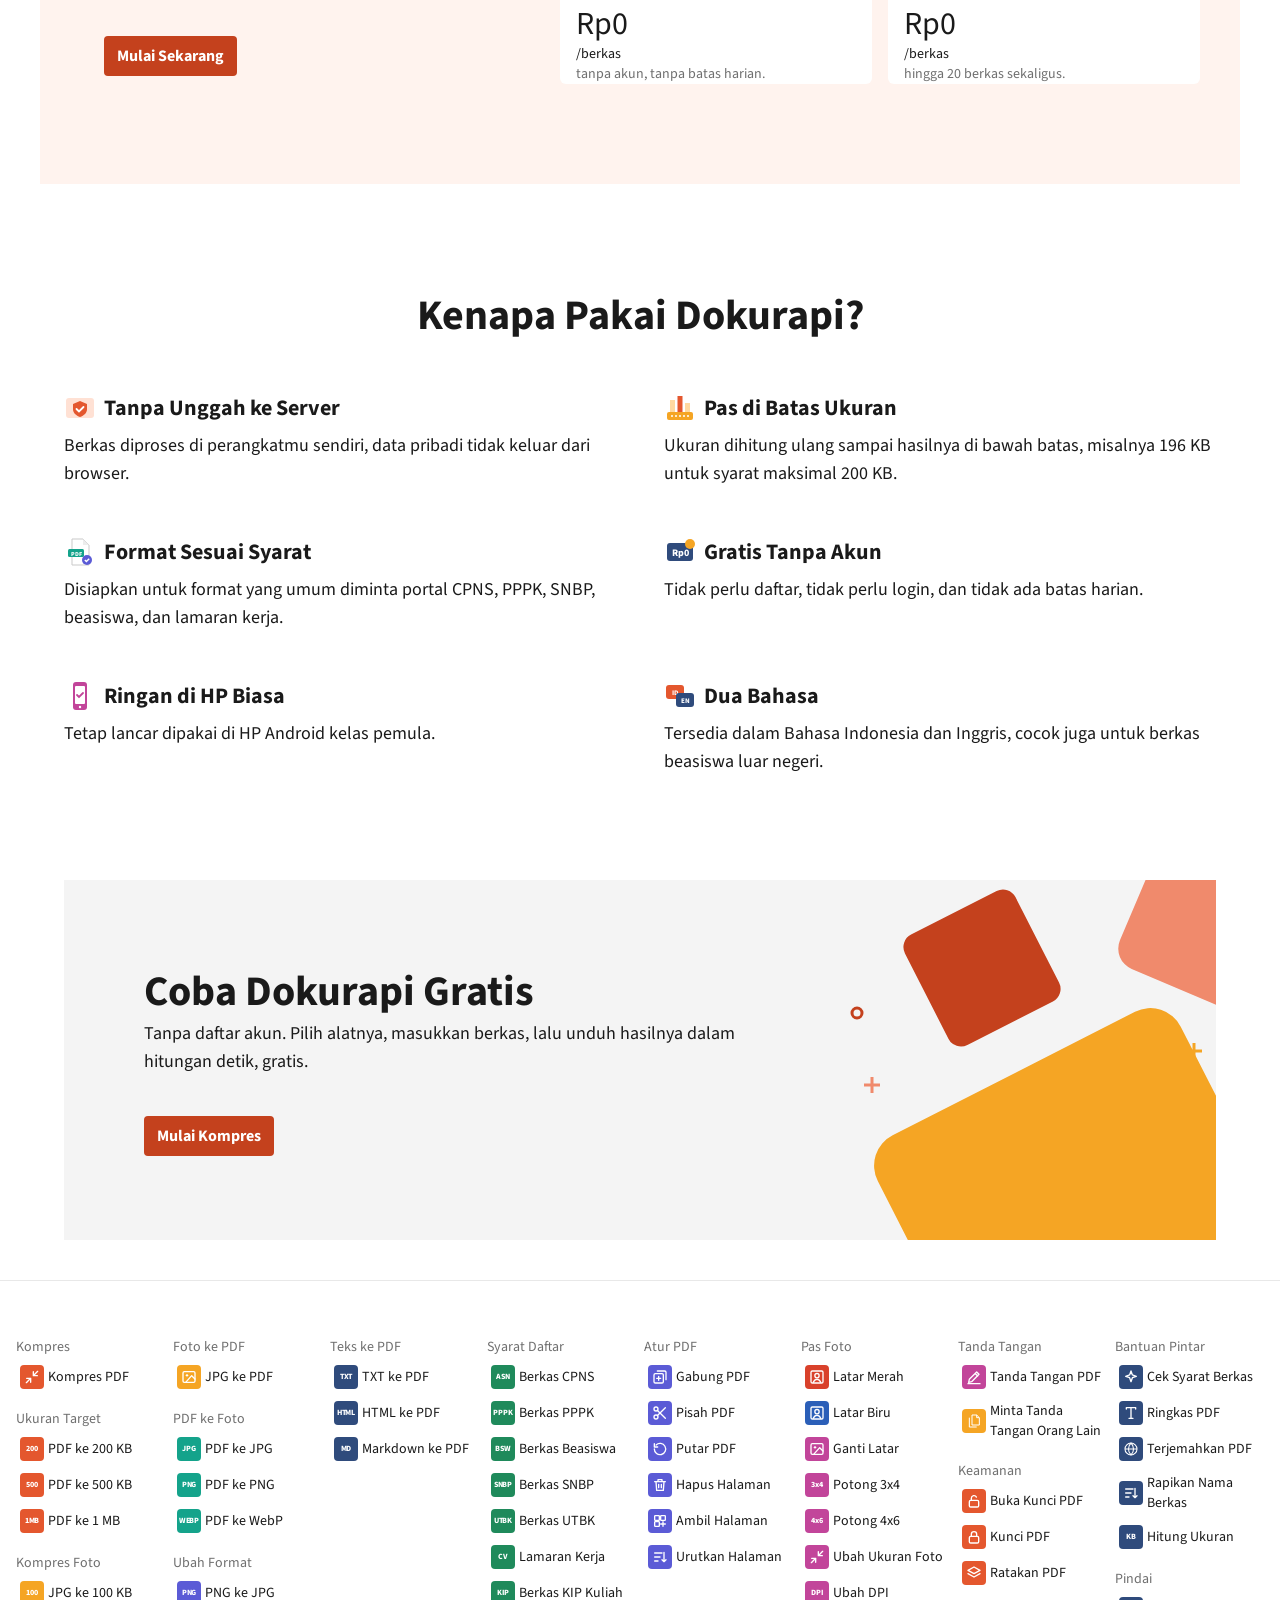
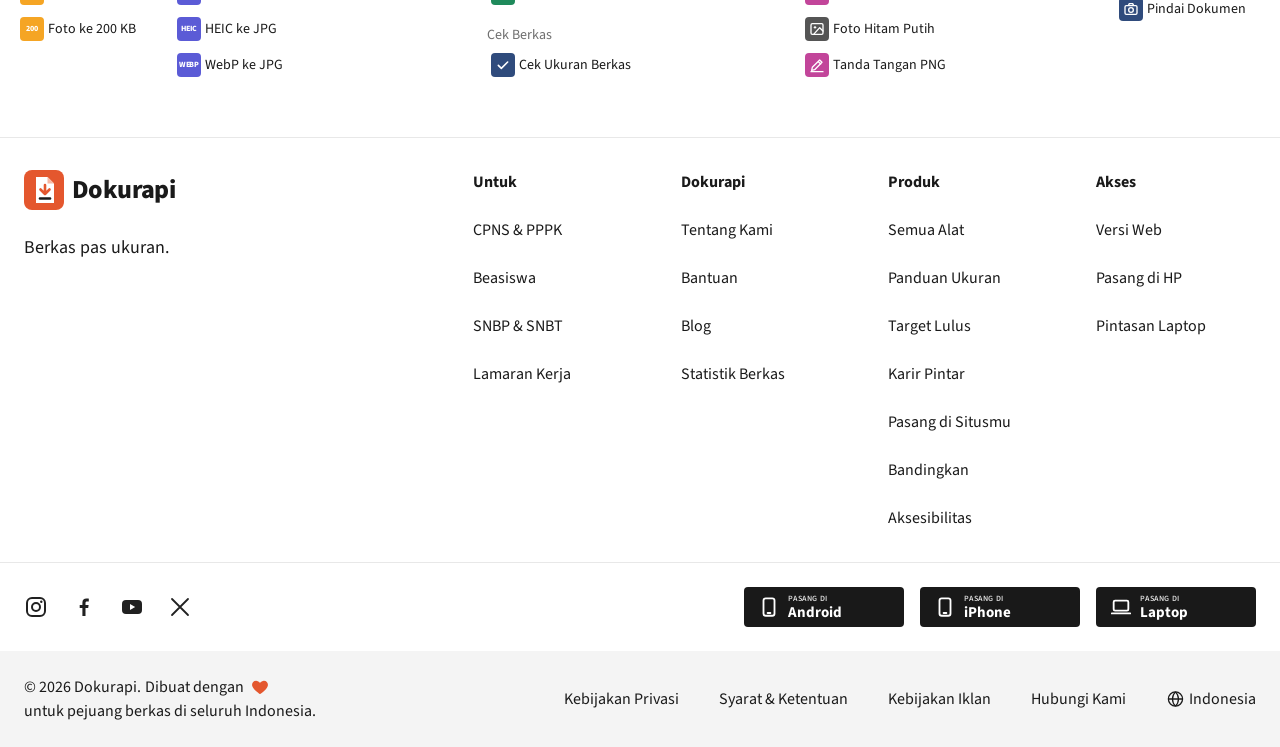
==== commit 9c1278dc: "Replika tata letak 5 merek (Midday, Smallpdf, Buffer, Gamma, Higgsfield) beda warna; konsep 4 ronde " ====
--- a/site/dokurapi/index.html
+++ b/site/dokurapi/index.html
@@ -4,1516 +4,664 @@
 <meta charset="utf-8">
 <meta name="viewport" content="width=device-width,initial-scale=1">
 <meta name="robots" content="noindex,nofollow">
-<title>Dokurapi: Konsep Desain</title>
-<meta name="description" content="Konsep desain Dokurapi: Palang Portal. Kompres PDF dan foto sampai lolos batas ukuran portal pendaftaran.">
-<link rel="icon" type="image/svg+xml" href="data:image/svg+xml,%3Csvg xmlns='http://www.w3.org/2000/svg' viewBox='0 0 32 32'%3E%3Crect width='32' height='32' rx='5' fill='%231B1F24'/%3E%3Crect x='4' y='9' width='3' height='19' fill='%23D5DAE1'/%3E%3Crect x='25' y='9' width='3' height='19' fill='%23D5DAE1'/%3E%3Crect x='2' y='6' width='28' height='5' fill='%23fff'/%3E%3Cpath d='M4 6h4l-3 5H2zM12 6h4l-3 5H9zM20 6h4l-3 5h-4zM28 6h2v1l-2 4h-3z' fill='%23C8102E'/%3E%3Crect x='11' y='17' width='10' height='11' fill='%23FFC20E'/%3E%3C/svg%3E">
+<title>Dokurapi</title>
+<meta name="description" content="Dokurapi: kompres PDF dan foto ke ukuran target, ubah foto ke PDF, gabung PDF, dan pas foto latar merah atau biru, langsung di browser.">
+<link rel="icon" type="image/svg+xml" href="assets/favicon.svg">
 <link rel="preconnect" href="https://fonts.googleapis.com">
 <link rel="preconnect" href="https://fonts.gstatic.com" crossorigin>
-<link href="https://fonts.googleapis.com/css2?family=Overpass:wght@400;600;700;800;900&display=swap" rel="stylesheet">
-<style>
-:root{
-  --putih:#FFFFFF;--aspal:#1B1F24;--aspal-2:#2E343C;--abu:#5A6472;--abu-aspal:#AEB6C2;
-  --garis:#DDE2E8;--beton:#D5DAE1;--pemberat:#6B7380;
-  --merah:#C8102E;--kuning:#FFC20E;--hijau:#00763A;--biru:#0057B8;
-  --pad:64px;--maxw:1216px;
-  --tekstur:url("data:image/svg+xml,%3Csvg%20xmlns%3D%27http%3A//www.w3.org/2000/svg%27%20width%3D%27160%27%20height%3D%27160%27%3E%3Cfilter%20id%3D%27a%27%3E%3CfeTurbulence%20type%3D%27fractalNoise%27%20baseFrequency%3D%27.9%27%20numOctaves%3D%272%27%20stitchTiles%3D%27stitch%27/%3E%3CfeColorMatrix%20values%3D%270%200%200%200%20.84%200%200%200%200%20.86%200%200%200%200%20.89%200%200%200%207%20-3.4%27/%3E%3C/filter%3E%3Crect%20width%3D%27160%27%20height%3D%27160%27%20filter%3D%27url%28%23a%29%27%20opacity%3D%27.16%27/%3E%3C/svg%3E");
-}
-*{box-sizing:border-box}
-html{-webkit-text-size-adjust:100%}
-body{margin:0;background:var(--putih);color:var(--aspal);font-family:Overpass,system-ui,sans-serif;font-size:18px;line-height:1.55}
-img,svg,canvas{display:block}
-a{color:var(--aspal);text-decoration-thickness:2px;text-underline-offset:3px}
-a:hover{background:var(--kuning)}
-:focus-visible{outline:3px solid var(--biru);outline-offset:2px}
-.num{font-variant-numeric:tabular-nums}
-.vh{position:absolute!important;width:1px;height:1px;overflow:hidden;clip:rect(0 0 0 0);white-space:nowrap}
-.skip{position:absolute;left:-999px;top:8px;background:var(--aspal);color:#fff;padding:8px 12px;z-index:50}
-.skip:focus{left:8px}
-.wrap{max-width:calc(var(--maxw) + var(--pad)*2);margin:0 auto;padding:0 var(--pad)}
-h1,h2,h3{margin:0;letter-spacing:-.01em}
-p{margin:0}
-button{font:inherit;color:inherit}
-
-/* ---------- header ---------- */
-.top{border-bottom:2px solid var(--garis);background:#fff}
-.top .wrap{height:68px;display:flex;align-items:center;gap:36px}
-.logo{display:block;flex:none;text-decoration:none}
-.logo:hover{background:none}
-.nav{display:flex;gap:22px;font-weight:600;font-size:15px;line-height:1.2}
-.nav a{text-decoration:none}
-.nav a:hover{text-decoration:underline;background:none}
-.lang{margin-left:auto;display:flex;border:2px solid var(--aspal);border-radius:3px;flex:none}
-.menu-b{display:none;font-weight:800;font-size:15px;text-decoration:none;border:2px solid var(--aspal);border-radius:3px;padding:9px 12px 6px;line-height:1;margin-left:auto}
-.lang button{background:none;border:0;font-weight:800;font-size:14px;padding:7px 10px 4px;min-width:44px;min-height:38px;cursor:pointer}
-.lang button[aria-pressed="true"]{background:var(--aspal);color:#fff}
-
-/* ---------- hero grid ---------- */
-.hero{display:grid;grid-template-columns:[full-start] minmax(var(--pad),1fr) [c-start] minmax(0,520px) [mid] minmax(0,696px) [c-end] minmax(var(--pad),1fr) [full-end];padding:36px 0 40px}
-.hero h1{grid-column:c-start/c-end;grid-row:1;font-weight:900;font-size:64px;line-height:1.02}
-.hero h1 span{display:block}
-.hero .sub{grid-column:c-start/mid;grid-row:2;margin-top:18px;color:var(--abu);font-size:18px;max-width:46ch;align-self:end}
-.hero .plates{grid-column:mid/c-end;grid-row:2;align-self:end;margin-top:18px}
-.hero .lane{grid-column:full-start/full-end;grid-row:3;margin-top:22px}
-.hero .forkrow{grid-column:full-start/full-end;grid-row:4}
-.hero .below{grid-column:c-start/c-end;grid-row:5}
-.hero .after{grid-column:c-start/c-end;grid-row:6}
-
-/* ---------- plates (rambu batas) ---------- */
-.plates{display:flex;gap:10px;justify-content:flex-end;flex-wrap:wrap}
-.plate{background:var(--kuning);color:var(--aspal);border:3px solid var(--aspal);border-radius:4px;font-weight:800;font-size:17px;line-height:1;padding:11px 12px 8px;display:inline-flex;align-items:center;gap:7px;min-height:46px;cursor:pointer;white-space:nowrap}
-.plate .gl{width:12px;height:18px;flex:none}
-.plate .ck,.plate .dn,.plate .st{display:none}
-.plate .ck{width:16px;height:16px;flex:none}
-.plate .dn{width:10px;height:12px;flex:none}
-.plate .st{font-weight:700;font-size:14px}
-.plate[aria-checked="true"]{background:var(--aspal);color:var(--kuning);border-color:var(--aspal)}
-.plate[aria-checked="true"] .gl{display:none}
-.plate[aria-checked="true"] .ck,.plate[aria-checked="true"] .dn{display:block}
-.plate[aria-checked="true"] .st{display:inline}
-.plate[aria-checked="true"]:hover{box-shadow:none}
-.plate:hover{box-shadow:inset 0 -3px 0 var(--aspal)}
-.plate.edit{cursor:default;padding:5px 6px 5px 10px}
-.plate .pin{width:64px;font:inherit;font-size:17px;border:2px solid var(--aspal);border-radius:3px;padding:5px 6px 3px;background:#fff;color:var(--aspal)}
-.plate .pok{background:var(--aspal);color:#fff;border:0;border-radius:3px;font-weight:800;font-size:15px;padding:8px 10px 5px;cursor:pointer}
-.flyer{position:fixed;z-index:60;pointer-events:none;margin:0}
-
-/* ---------- lane (jalur aspal) ---------- */
-.lane{--H:380px;--gr:56px;--rp:56px;--span:300px;--post:14px;--bw:128px;--bar:24px;--wt:30px;--clear:calc(var(--H)*.34);--seg:calc(var(--bar)/2);
-  position:relative;background:var(--aspal) var(--tekstur);color:#fff;padding-top:24px;overflow:hidden}
-.lane :focus-visible,.foot :focus-visible,.mbar :focus-visible,.docband :focus-visible{outline-color:var(--kuning)}
-.nw{white-space:nowrap}
-.lane-sky{position:relative;height:var(--H)}
-.lane-ground{height:var(--gr);border-top:3px solid #fff;border-bottom:3px solid #fff;
-  background:linear-gradient(90deg,var(--kuning) 0 28px,transparent 28px) 0 50%/48px 4px repeat-x}
-.lane.go .lane-ground{animation:marka .5s linear infinite}
-@keyframes marka{to{background-position:48px 50%}}
-.post{position:absolute;bottom:0;width:var(--post);height:calc(var(--clear) + var(--bar) + 10px);background:var(--beton);z-index:1}
-.post-r{right:var(--rp);z-index:4}
-.post-l{right:calc(var(--rp) + var(--span))}
-.bar{position:absolute;bottom:var(--clear);right:calc(var(--rp) - var(--wt));width:calc(var(--span) + var(--post) + var(--wt));height:var(--bar);z-index:4;
-  background:repeating-linear-gradient(-45deg,var(--merah) 0 var(--seg),#fff var(--seg) calc(var(--seg)*2))}
-.bar::after{content:"";position:absolute;inset:0;background:repeating-linear-gradient(-45deg,var(--hijau) 0 var(--seg),#fff var(--seg) calc(var(--seg)*2));clip-path:inset(0 100% 0 0);transition:clip-path .18s linear .3s}
-.lane.ok .bar::after{clip-path:inset(0 0 0 0)}
-.wt{position:absolute;right:2px;top:100%;width:calc(var(--wt) - 6px);height:calc(var(--bar)*1.4);background:var(--pemberat)}
-.hang{position:absolute;bottom:calc(var(--clear) + var(--bar) + 9px);right:calc(var(--rp) + var(--post) + (var(--span) - var(--post))/2);transform:translateX(50%);z-index:4;
-  background:var(--kuning);color:var(--aspal);border:3px solid var(--aspal);border-radius:4px;font-weight:900;font-size:20px;line-height:1;padding:9px 11px 6px;display:flex;align-items:center;gap:7px;white-space:nowrap}
-.hang::before,.hang::after{content:"";position:absolute;top:calc(100% + 3px);width:3px;height:9px;background:var(--beton)}
-.hang::before{left:22%}.hang::after{right:22%}
-.hang .gl{width:12px;height:18px}
-.blkw{position:absolute;bottom:0;right:calc(var(--rp) + var(--span) + var(--post) + 6px);width:var(--bw);height:40px;z-index:2;
-  transition:height .12s ease-out,right .32s cubic-bezier(.2,.8,.2,1)}
-.blkw.through{right:calc(var(--rp) + var(--post) + (var(--span) - var(--post) - var(--bw))/2)}
-.blkw.through .tag{right:calc(100% + (var(--span) - var(--post) - var(--bw))/2 + var(--post) + 10px)}
-.blkw.bump{animation:bump .42s cubic-bezier(.2,.8,.2,1)}
-@keyframes bump{0%{transform:translateX(-56px)}78%{transform:translateX(5px)}100%{transform:none}}
-.blk{position:absolute;inset:0;background:#fff center top/cover no-repeat;clip-path:polygon(0 0,calc(100% - 16px) 0,100% 16px,100% 100%,0 100%)}
-.blk::after{content:"";position:absolute;top:0;right:0;width:16px;height:16px;background:linear-gradient(225deg,transparent 50%,var(--beton) 50%)}
-.blk.pdf{background-image:repeating-linear-gradient(180deg,transparent 0 14px,#C9CED6 14px 17px);background-size:70% 100%;background-position:50% 22px;background-repeat:no-repeat}
-.blk.bad{background:#8A94A6}
-.blkw.reading .blk{opacity:.45}
-.tag{position:absolute;right:calc(100% + 10px);top:0;font-weight:800;font-size:14px;line-height:1.25;padding:7px 9px 5px;border-radius:3px;white-space:nowrap;background:var(--aspal-2);color:#fff}
-.tag small{display:block;font-weight:600;font-size:13px}
-.tag.t-over{background:var(--merah)}
-.tag.t-work{background:var(--kuning);color:var(--aspal)}
-.tag.t-ok{background:var(--hijau)}
-.tag.t-warn{background:var(--kuning);color:var(--aspal)}
-.lane-cta{position:absolute;z-index:5;left:max(var(--pad),calc((100% - var(--maxw))/2));top:calc(24px + var(--H)*.18);
-  width:min(430px,calc(100% - var(--rp) - var(--span) - var(--post) - var(--bw) - 160px - max(var(--pad),calc((100% - var(--maxw))/2))))}
-.lane-cta .lead{font-weight:800;font-size:22px;line-height:1.25;margin-bottom:16px}
-.lane-cta .hint{color:var(--abu-aspal);font-size:16px;margin-top:12px}
-.lane-cta .row{display:flex;flex-wrap:wrap;gap:12px;align-items:center}
-.lane-cta .fmt{display:none;color:var(--abu-aspal);font-size:15px;line-height:1.35}
-.btn{font-weight:800;font-size:18px;line-height:1;border-radius:3px;padding:15px 22px 12px;border:2px solid transparent;cursor:pointer;display:inline-flex;align-items:center;justify-content:center;gap:10px;min-height:50px;text-decoration:none}
-.btn svg{width:20px;height:20px;flex:none}
-.btn-w{background:#fff;color:var(--aspal)}
-.btn-w:hover{background:var(--kuning)}
-.btn-o{background:transparent;color:#fff;border-color:#fff}
-.btn-o:hover{background:#fff;color:var(--aspal)}
-.btn-a{background:var(--aspal);color:#fff}
-.btn-a:hover{background:#000}
-.btn-l{background:transparent;color:var(--aspal);border-color:var(--aspal)}
-.btn[disabled]{opacity:.55;cursor:not-allowed}
-.lane .sr-note{position:absolute;left:12px;top:6px;font-size:13px;color:var(--abu-aspal)}
-
-/* ---------- below lane ---------- */
-.below{display:flex;flex-wrap:wrap;align-items:center;gap:10px 28px;padding:16px 0 4px}
-.trust{display:flex;align-items:center;gap:10px;font-weight:600;font-size:16px}
-.trust svg{width:26px;height:26px;flex:none}
-.chip-b{display:inline-flex;align-items:center;gap:8px;background:var(--biru);color:#fff;border-radius:3px;padding:9px 12px 6px;font-weight:800;font-size:15px;text-decoration:none;margin-left:auto;line-height:1}
-.chip-b:hover{background:#00438F}
-.chip-b svg{width:18px;height:18px}
-.status{flex-basis:100%;font-size:16px;color:var(--abu);min-height:25px}
-.status b{color:var(--aspal)}
-.engine{flex-basis:100%;font-size:16px;color:var(--abu)}
-.engine.ask{color:var(--aspal);border:2px solid var(--aspal);border-radius:4px;padding:14px 16px 12px;display:flex;flex-wrap:wrap;gap:10px 18px;align-items:center;font-size:16px}
-.engine .demo{background:var(--kuning);font-weight:800;padding:3px 6px 1px;border-radius:3px;font-size:13px}
-
-/* result card */
-.result{border:3px solid var(--aspal);border-radius:6px;padding:22px 24px;margin:16px 0 8px;display:grid;grid-template-columns:minmax(0,1fr) auto;gap:20px 32px}
-.result .okplate{display:inline-flex;align-items:center;gap:10px;background:var(--hijau);color:#fff;font-weight:900;font-size:20px;line-height:1;padding:11px 14px 8px;border-radius:4px;border:3px solid var(--aspal)}
-.result .okplate svg{width:22px;height:22px}
-.result .lines .big{color:var(--aspal);max-width:none;font-weight:900;font-size:44px;line-height:1.05;margin:14px 0 6px}
-.result .lines p{font-size:16px;color:var(--abu);max-width:62ch;margin-top:6px}
-.result .lines p b{color:var(--aspal)}
-.result .acts{display:flex;flex-wrap:wrap;gap:12px;margin-top:18px;align-items:center}
-.result .fname{font-size:15px;color:var(--abu)}
-.loupe{display:flex;gap:12px;align-items:flex-start}
-.loupe figure{margin:0}
-.loupe canvas{width:168px;height:168px;border:2px solid var(--aspal);border-radius:3px;background:#fff}
-.loupe figcaption{font-size:14px;font-weight:700;margin-top:6px}
-.loupe-t{font-weight:800;font-size:15px;margin-bottom:8px}
-
-/* fork: jalan alternatif */
-.fork{position:relative;padding:0 0 26px;--rp:56px;--span:300px;--post:14px;--bw:128px;--tw:52px}
-.fork .trunk{position:absolute;top:0;bottom:26px;right:calc(var(--rp) + var(--span) + var(--post) + 6px + var(--bw)/2 - var(--tw)/2);width:var(--tw);background:var(--aspal) var(--tekstur);
-  border-left:3px solid #fff;box-shadow:inset -3px 0 0 #fff}
-.fork .trunk::after{content:"";position:absolute;left:50%;top:0;bottom:0;width:4px;transform:translateX(-50%);background:linear-gradient(180deg,var(--kuning) 0 22px,transparent 22px) 0 0/4px 38px repeat-y}
-.fork .fhead{max-width:calc(var(--maxw) + var(--pad)*2);margin:0 auto;padding:22px var(--pad) 14px;display:flex;gap:12px;align-items:flex-start}
-.fork .fhead svg{width:34px;height:34px;flex:none}
-.fork .fhead h3{font-weight:800;font-size:22px;line-height:1.2}
-.fork .fhead p{color:var(--abu);font-size:16px;margin-top:4px}
-.exits{display:flex;flex-direction:column;gap:14px;align-items:flex-end;padding-right:calc(var(--rp) + var(--span) + var(--post) + 6px + var(--bw)/2 + var(--tw)/2)}
-.exit{display:flex;align-items:center}
-.exit .road{width:110px;height:30px;background:var(--aspal) var(--tekstur);border-top:3px solid #fff;border-bottom:3px solid #fff;position:relative}
-.exit .road::after{content:"";position:absolute;left:0;right:0;top:50%;height:3px;transform:translateY(-50%);background:linear-gradient(90deg,var(--kuning) 0 14px,transparent 14px) 0 0/24px 3px repeat-x}
-.exit button{display:flex;align-items:center;gap:12px;background:var(--biru);color:#fff;border:3px solid var(--aspal);border-radius:4px;padding:11px 14px 8px;cursor:pointer;text-align:left;min-height:56px;width:400px;max-width:100%}
-.exit button svg{width:28px;height:28px;flex:none}
-.exit button b{display:block;font-weight:800;font-size:17px;line-height:1.2}
-.exit button small{display:block;font-size:14px;line-height:1.3;margin-top:2px}
-.exit button:hover{background:#00438F}
-.exit button[disabled]{background:#fff;color:var(--abu);border-color:var(--abu);cursor:not-allowed}
-.exit button[disabled] svg{opacity:.6}
-
-/* after download */
-.after{margin:0}
-#next{border-top:3px solid var(--aspal);padding-top:16px;margin:12px 0 4px}
-.after h3{font-weight:800;font-size:20px;margin-bottom:12px}
-.after .row{display:flex;flex-wrap:wrap;gap:10px}
-.after .chip-b{margin-left:0}
-.sign-g{display:inline-flex;align-items:center;gap:10px;background:var(--hijau);color:#fff;border-radius:4px;border:3px solid #fff;box-shadow:0 0 0 2px var(--hijau);padding:10px 14px 7px;font-weight:800;font-size:16px;line-height:1.15;text-decoration:none}
-.sign-g:hover{background:#005C2D}
-.sign-g svg{width:22px;height:22px;flex:none}
-
-/* mobile sticky result bar */
-.mbar{position:fixed;left:0;right:0;bottom:0;z-index:40;background:var(--aspal) var(--tekstur);color:#fff;display:none;align-items:center;gap:12px;padding:10px 16px calc(10px + env(safe-area-inset-bottom))}
-.mbar .p{background:var(--hijau);font-weight:900;font-size:14px;padding:7px 8px 5px;border-radius:3px;line-height:1}
-.mbar .s{font-weight:800;font-size:18px}
-.mbar .btn{margin-left:auto;min-height:44px;padding:12px 16px 9px;font-size:16px}
-
-/* ---------- sections ---------- */
-.marka{height:3px;background:linear-gradient(90deg,var(--garis) 0 24px,transparent 24px) 0 0/40px 3px repeat-x}
-.sec{padding:72px 0}
-.sec h2{font-weight:800;font-size:40px;line-height:1.1}
-.sec .lede{color:var(--abu);margin-top:12px;max-width:62ch}
-.note{font-size:14px;color:var(--abu);margin-top:18px;max-width:80ch}
-.signs{display:grid;grid-template-columns:repeat(5,minmax(0,1fr));gap:0;margin-top:36px}
-.rsign{display:flex;flex-direction:column;align-items:center;text-align:center;background:none;border:0;cursor:pointer;padding:0 10px}
-.rsign .plate{pointer-events:none;font-size:18px}
-.rsign .pole{width:8px;height:48px;background:var(--beton)}
-.rsign .base{align-self:stretch;margin:0 -10px;height:5px;background:var(--beton)}
-.rsign b{margin-top:12px;font-weight:800;font-size:17px;line-height:1.25}
-.rsign small{color:var(--abu);font-size:14px}
-.rsign:hover .plate{box-shadow:inset 0 -3px 0 var(--aspal)}
-/* lajur alat: rambu petunjuk bertiang di atas lajur */
-.lajur{display:grid;grid-template-columns:repeat(5,minmax(0,1fr));margin-top:40px}
-.ljr{display:flex;flex-direction:column;align-items:center;min-width:0}
-.rp{display:inline-flex;align-items:center;gap:8px;background:var(--biru);color:#fff;border-radius:4px;padding:10px 13px 7px;box-shadow:inset 0 0 0 3px var(--biru),inset 0 0 0 5px #fff;font-weight:800;font-size:15px;line-height:1.15;max-width:calc(100% - 20px)}
-.rp svg{width:18px;height:18px;flex:none}
-.ljr .tiang{width:6px;height:22px;background:var(--beton);flex:none}
-.bdn{align-self:stretch;flex:1;border-top:3px solid var(--aspal);padding:14px 20px 4px}
-.ljr + .ljr .bdn{background:linear-gradient(180deg,var(--garis) 0 18px,transparent 18px) 0 0/3px 30px repeat-y}
-.bdn p{font-size:15px;color:var(--abu)}
-.bdn .tl{display:flex;flex-wrap:wrap;gap:6px 12px;margin-top:12px;font-weight:700;font-size:15px}
-/* rambu peringatan + papan tambahan */
-.peringatan{display:grid;grid-template-columns:repeat(3,minmax(0,1fr));margin-top:40px}
-.pr{display:flex;flex-direction:column;align-items:center;text-align:center;padding:0 22px}
-.pr .wajik{width:76px;height:76px}
-.pr .tambahan{margin-top:6px;background:#fff;border:2px solid var(--aspal);border-radius:3px;padding:8px 12px 5px;font-weight:800;font-size:17px;line-height:1.25;max-width:100%}
-.pr .tiang{width:6px;height:30px;background:var(--beton);flex:none}
-.pr p{align-self:stretch;margin:0 -22px;border-top:4px solid var(--beton);padding:14px 22px 0;font-size:16px;color:var(--abu)}
-.pr a{font-weight:700;font-size:16px;margin-top:8px}
-.ad .legs{max-width:970px;margin:0 auto;display:flex;justify-content:space-between;padding:0 16%;height:30px}
-.ad .legs span{width:10px;background:var(--beton)}
-.ad{padding:8px 0 64px}
-.ad .lbl{font-size:13px;color:var(--abu);max-width:970px;margin:0 auto 6px}
-.ad .slot{height:250px;max-width:970px;margin:0 auto;border:2px solid var(--garis);display:flex;align-items:center;justify-content:center;text-align:center;color:var(--abu);font-size:15px;padding:16px}
-.priv{display:grid;grid-template-columns:minmax(0,5fr) minmax(0,7fr);gap:48px;align-items:center;margin-top:8px}
-.priv .dia{width:100%;height:auto}
-.check{list-style:none;padding:0;margin:20px 0 0;display:grid;gap:14px}
-.check li{display:grid;grid-template-columns:28px 1fr;gap:12px;font-size:17px}
-.check svg{width:28px;height:28px}
-.honest{margin-top:20px;border-left:6px solid var(--kuning);padding:4px 0 4px 16px;font-size:16px;color:var(--abu)}
-.faq{margin-top:28px;max-width:860px}
-.faq details{border-top:2px solid var(--aspal);padding:14px 0}
-.faq details:last-child{border-bottom:2px solid var(--aspal)}
-.faq summary{font-weight:800;font-size:19px;cursor:pointer;list-style:none;display:flex;justify-content:space-between;gap:16px}
-.faq summary::-webkit-details-marker{display:none}
-.faq summary::after{content:"+";font-weight:900;font-size:22px;line-height:1}
-.faq details[open] summary::after{content:"\2212"}
-.faq details p{margin-top:10px;color:var(--abu);font-size:17px;max-width:70ch}
-.foot{background:var(--aspal) var(--tekstur);color:#fff;padding:48px 0 40px}
-.foot .signs-g{display:flex;flex-wrap:wrap;gap:14px}
-.foot .fine{margin-top:28px;font-size:14px;color:var(--abu-aspal);display:flex;flex-wrap:wrap;gap:8px 24px}
-.foot .fine a{color:#fff}
-.foot .fine a:hover{background:none;color:var(--kuning)}
-
-/* ---------- concept document ---------- */
-.docband{background:var(--aspal) var(--tekstur);color:#fff;padding:40px 0 0;margin-top:72px;border-top:10px solid var(--kuning)}
-.split{max-width:calc(var(--maxw) + var(--pad)*2);margin:56px auto 0;padding:0 var(--pad);font-weight:800;font-size:15px;color:var(--abu)}
-.doc code{font-family:inherit;font-weight:800;font-size:.95em}
-.docband .t{font-weight:900;font-size:44px;line-height:1.05}
-.docband p{color:var(--abu-aspal);margin-top:10px;max-width:70ch}
-.docband .road{height:56px;margin-top:32px;border-top:3px solid #fff;border-bottom:3px solid #fff;background:linear-gradient(90deg,var(--kuning) 0 28px,transparent 28px) 0 50%/48px 4px repeat-x}
-.doc .sec{padding:56px 0}
-.doc h2{font-size:32px}
-.doc h3{font-weight:800;font-size:21px;margin-top:28px}
-.doc p,.doc li{font-size:17px}
-.doc p+p{margin-top:12px}
-.doc ul{padding-left:20px;margin:12px 0 0}
-.doc li+li{margin-top:6px}
-.cols2{display:grid;grid-template-columns:minmax(0,1fr) minmax(0,1fr);gap:40px}
-.tbl{width:100%;border-collapse:collapse;margin-top:18px;font-size:15px}
-.tbl th,.tbl td{text-align:left;vertical-align:top;padding:10px 12px 8px;border-bottom:2px solid var(--garis)}
-.tbl th{font-weight:800;border-bottom:3px solid var(--aspal);font-size:14px}
-.tblw{overflow-x:auto;-webkit-overflow-scrolling:touch}
-.sw{display:inline-block;width:40px;height:40px;border:2px solid var(--aspal);border-radius:3px;vertical-align:middle}
-.spec{margin-top:18px;border-top:2px solid var(--garis)}
-.spec div{display:grid;grid-template-columns:220px 1fr;gap:16px;padding:14px 0;border-bottom:2px solid var(--garis);align-items:baseline}
-.spec .m{color:var(--abu);font-size:14px}
-.minis{display:grid;grid-template-columns:repeat(4,minmax(0,1fr));gap:22px;margin-top:22px}
-.mini figcaption{margin-top:8px;font-size:15px;line-height:1.35}
-.mini figcaption b{display:block;font-size:16px}
-.mini{margin:0}
-.lane.small{--H:130px;--gr:24px;--rp:10px;--span:104px;--post:8px;--bw:46px;--bar:12px;--wt:12px;padding-top:12px}
-.lane.small .hang{font-size:11px;padding:5px 5px 3px;border-width:2px;gap:3px}
-.lane.small .hang .gl{width:7px;height:10px}
-.lane.small .hang::before,.lane.small .hang::after{height:8px;top:calc(100% + 2px);width:2px}
-.lane.small .tag{font-size:11px;padding:4px 5px 3px;right:calc(100% + 6px)}
-.lane.small .tag small{font-size:10px}
-.lane.small .lane-ground{background:linear-gradient(90deg,var(--kuning) 0 14px,transparent 14px) 0 50%/24px 3px repeat-x}
-.lane.small .blk{clip-path:polygon(0 0,calc(100% - 8px) 0,100% 8px,100% 100%,0 100%)}
-.lane.small .blk::after{width:8px;height:8px}
-.lane .drophint{position:absolute;left:12px;top:40%;font-weight:800;font-size:13px;color:#fff}
-.minifork{display:flex;gap:6px;justify-content:flex-end;padding:6px 10px 0;background:#fff}
-.minifork span{background:var(--biru);color:#fff;font-size:11px;font-weight:800;border-radius:3px;padding:4px 6px 2px;border:2px solid var(--aspal)}
-.icons{display:grid;grid-template-columns:repeat(8,minmax(0,1fr));gap:16px;margin-top:20px}
-.icons figure{margin:0;text-align:center}
-.icons svg{width:48px;height:48px;margin:0 auto}
-.icons figcaption{font-size:13px;margin-top:8px;line-height:1.3}
-.logos{display:flex;flex-wrap:wrap;gap:28px;align-items:flex-end;margin-top:20px}
-.logos figure{margin:0}
-.logos figcaption{font-size:13px;color:var(--abu);margin-top:6px}
-.spec-type .s900{font-weight:900;font-size:56px;line-height:1.02}
-.spec-type .s800{font-weight:800;font-size:32px;line-height:1.1}
-.spec-type .s600{font-weight:600;font-size:16px}
-.spec-type .s400{font-weight:400;font-size:18px}
-.score{border:3px solid var(--aspal);border-radius:6px;padding:20px 24px;margin-top:18px}
-
-/* ---------- responsive ---------- */
-@media (max-width:1180px){
-  .nav{display:none}
-  .menu-b{display:inline-block}
-  .menu-b + .lang{margin-left:0}
-  .signs{grid-template-columns:repeat(3,minmax(0,1fr));row-gap:28px}
-  .lajur{grid-template-columns:repeat(3,minmax(0,1fr));row-gap:32px}
-  .ljr:nth-child(3n+1) .bdn{background:none}
-  .icons{grid-template-columns:repeat(4,minmax(0,1fr))}
-  .minis{grid-template-columns:repeat(2,minmax(0,1fr))}
-}
-@media (max-width:1199px){
-  .lane-cta .lead{font-size:18px;margin-bottom:12px}
-  .lane-cta .row{flex-direction:column;align-items:flex-start}
-}
-@media (max-width:1023px){
-  :root{--pad:32px}
-  .hero{grid-template-columns:[full-start] var(--pad) [c-start] minmax(0,1fr) [mid] minmax(0,1fr) [c-end] var(--pad) [full-end]}
-  .hero h1{font-size:52px}
-  .hero .sub{grid-column:c-start/c-end}
-  .hero .plates{grid-column:c-start/c-end;grid-row:3;justify-content:flex-start}
-  .hero .lane{grid-row:4}.hero .forkrow{grid-row:5}.hero .below{grid-row:6}.hero .after{grid-row:7}
-  .lane{--H:300px;--rp:32px;--span:220px;--post:12px;--bw:100px;--bar:20px;--wt:22px}
-  .fork{--rp:32px;--span:220px;--post:12px;--bw:100px}
-  .lane-cta{top:calc(24px + var(--H)*.12)}
-  .lane-cta .lead{display:none}
-  .result{grid-template-columns:1fr}
-  .priv,.cols2{grid-template-columns:1fr}
-  .peringatan{grid-template-columns:1fr;row-gap:36px}
-}
-@media (max-width:767px){
-  .lane-cta{position:static;width:auto;padding:14px var(--pad) 16px}
-  .lane-cta .lead,.lane-cta .hint{display:none}
-  .lane-cta .row{flex-direction:column;align-items:stretch;gap:8px}
-  .lane-cta .btn{width:100%}
-  .lane-cta .btn-o{border:0;min-height:40px;padding:8px;text-decoration:underline;text-underline-offset:3px}
-  .lane-cta .fmt{display:block;text-align:center;margin:0 0 2px}
-  .mbar.on{display:flex}
-  body.has-mbar{padding-bottom:72px}
-  html.has-mbar{scroll-padding-bottom:80px}
-}
-@media (max-width:639px){
-  :root{--pad:16px}
-  body{font-size:17px}
-  .top .wrap{height:58px;gap:12px}
-  .logo svg{width:138px;height:auto}
-  .lang button{min-width:40px;padding:6px 8px 3px;font-size:13px}
-  .hero{padding-top:18px;grid-template-columns:[full-start] 16px [c-start] minmax(0,1fr) [mid c-end] 16px [full-end]}
-  .hero h1{font-size:34px;line-height:1.05}
-  .hero h1 span{display:inline}
-  .hero .plates{grid-column:full-start/full-end;grid-row:2;margin-top:14px;flex-wrap:nowrap;overflow-x:auto;padding:4px 16px;scrollbar-width:none;justify-content:flex-start}
-  .hero .plates::-webkit-scrollbar{display:none}
-  .plate{font-size:16px;min-height:44px;padding:10px 10px 7px}
-  .hero .lane{grid-row:3;margin-top:10px}
-  .hero .forkrow{grid-row:4}.hero .below{grid-row:5}.hero .after{grid-row:6}
-  .hero .sub{grid-row:7;margin:18px 0 8px;font-size:17px}
-  .lane{--H:220px;--gr:32px;--rp:12px;--span:120px;--post:10px;--bw:64px;--bar:16px;--wt:12px;padding-top:14px}
-  .hang{font-size:14px;padding:6px 7px 4px;gap:4px;border-width:2px}
-  .hang .gl{width:9px;height:13px}
-  .tag{font-size:12px;padding:5px 6px 4px}
-  .tag small{font-size:11px}
-  .below{padding-top:12px;gap:10px}
-  .trust{font-size:15px}
-  .chip-b{margin-left:0}
-  .fork{--rp:12px;--span:120px;--post:10px;--bw:64px;--tw:40px}
-  .fork .trunk{right:auto;left:16px}
-  .fork .fhead{padding:18px 16px 12px 72px}
-  .exits{align-items:stretch;padding:0 16px 0 16px}
-  .exit{flex-direction:row-reverse;justify-content:flex-end}
-  .exit .road{width:30px;flex:none;margin-left:24px}
-  .exit button{flex:1;width:auto;max-width:none}
-  .result{padding:18px 16px;gap:16px}
-  .result .lines .big{color:var(--aspal);max-width:none;font-size:36px}
-  .loupe canvas{width:136px;height:136px}
-  .sec{padding:48px 0}
-  .sec h2{font-size:28px;line-height:1.15}
-  .signs{display:flex;overflow-x:auto;gap:0;padding-bottom:8px;scrollbar-width:none}
-  .signs::-webkit-scrollbar{display:none}
-  .rsign{flex:0 0 164px}
-  .hero .plates,.signs{scroll-snap-type:x mandatory;scroll-padding-inline:16px;-webkit-mask-image:linear-gradient(90deg,#000 86%,transparent);mask-image:linear-gradient(90deg,#000 86%,transparent)}
-  .hero .plates.at-end,.signs.at-end{-webkit-mask-image:none;mask-image:none}
-  .hero .plates>*,.signs>*{scroll-snap-align:start}
-  .lajur{grid-template-columns:1fr;row-gap:0}
-  .ljr{align-items:flex-start}
-  .ljr .tiang{margin-left:34px}
-  .ljr .bdn,.ljr:nth-child(3n+1) .bdn{background:none;padding:14px 0 4px}
-  .ljr + .ljr{margin-top:26px;padding-top:26px;background:linear-gradient(90deg,var(--garis) 0 24px,transparent 24px) 0 0/40px 3px repeat-x}
-  .ad .legs{max-width:300px;padding:0 18%}
-  .ad .slot{height:250px;max-width:300px}
-  .doc h2{font-size:26px}
-  .docband .t{font-size:32px}
-  .spec div{grid-template-columns:1fr;gap:4px}
-  .tbl thead{display:none}
-  .tbl,.tbl tbody,.tbl tr,.tbl td{display:block;width:100%}
-  .tbl tr{border-bottom:2px solid var(--garis);padding:10px 0}
-  .tbl td{border:0;padding:3px 0}
-  .tbl td[data-label]:not([data-label=""])::before{content:attr(data-label) ": ";font-weight:800;color:var(--aspal)}
-  .tbl td:first-child .sw{margin-bottom:4px}
-  .minis{grid-template-columns:1fr}
-  .icons{grid-template-columns:repeat(4,minmax(0,1fr))}
-  .spec-type .s900{font-size:40px}
-}
-@media (prefers-reduced-motion:reduce){
-  *,*::before,*::after{animation:none!important;transition:none!important;scroll-behavior:auto!important}
-}
-</style>
+<link href="https://fonts.googleapis.com/css2?family=Source+Sans+3:wght@400;600;700;800&display=swap" rel="stylesheet">
+<link rel="stylesheet" href="assets/style.css">
 </head>
 <body>
-<svg width="0" height="0" style="position:absolute" aria-hidden="true" focusable="false">
+<svg width="0" height="0" style="position:absolute" aria-hidden="true">
   <defs>
-    <pattern id="stripe-logo" width="8" height="8" patternUnits="userSpaceOnUse" patternTransform="rotate(45)"><rect width="4" height="8" fill="#C8102E"/><rect x="4" width="4" height="8" fill="#fff"/></pattern>
+    <symbol id="g-compress" viewBox="0 0 24 24"><path d="M4 14h6v6M20 10h-6V4M14 10l6.5-6.5M3.5 20.5 10 14" fill="none" stroke="currentColor" stroke-width="2" stroke-linecap="round" stroke-linejoin="round"/></symbol>
+    <symbol id="g-merge" viewBox="0 0 24 24"><path d="M8 3h11a2 2 0 0 1 2 2v11M5 7h10a2 2 0 0 1 2 2v10a2 2 0 0 1-2 2H5a2 2 0 0 1-2-2V9a2 2 0 0 1 2-2zM10 11v6M7 14h6" fill="none" stroke="currentColor" stroke-width="2" stroke-linecap="round" stroke-linejoin="round"/></symbol>
+    <symbol id="g-image" viewBox="0 0 24 24"><rect x="3" y="4" width="18" height="16" rx="2" fill="none" stroke="currentColor" stroke-width="2"/><circle cx="9" cy="9.5" r="1.8" fill="currentColor"/><path d="m21 15-5-5-9 10" fill="none" stroke="currentColor" stroke-width="2" stroke-linecap="round" stroke-linejoin="round"/></symbol>
+    <symbol id="g-person" viewBox="0 0 24 24"><rect x="3" y="3" width="18" height="18" rx="2" fill="none" stroke="currentColor" stroke-width="2"/><circle cx="12" cy="10" r="3.2" fill="none" stroke="currentColor" stroke-width="2"/><path d="M6.5 20c1-3 3-4.5 5.5-4.5s4.5 1.5 5.5 4.5" fill="none" stroke="currentColor" stroke-width="2" stroke-linecap="round"/></symbol>
+    <symbol id="g-scissors" viewBox="0 0 24 24"><circle cx="6" cy="6" r="3" fill="none" stroke="currentColor" stroke-width="2"/><circle cx="6" cy="18" r="3" fill="none" stroke="currentColor" stroke-width="2"/><path d="M8.2 8.2 20 20M8.2 15.8 20 4" fill="none" stroke="currentColor" stroke-width="2" stroke-linecap="round"/></symbol>
+    <symbol id="g-rotate" viewBox="0 0 24 24"><path d="M3.5 12a8.5 8.5 0 1 0 2.6-6.1M3.5 4v5h5" fill="none" stroke="currentColor" stroke-width="2" stroke-linecap="round" stroke-linejoin="round"/></symbol>
+    <symbol id="g-trash" viewBox="0 0 24 24"><path d="M4 7h16M9 7V4h6v3M6 7l1 13h10l1-13M10 11v5M14 11v5" fill="none" stroke="currentColor" stroke-width="2" stroke-linecap="round" stroke-linejoin="round"/></symbol>
+    <symbol id="g-pages" viewBox="0 0 24 24"><rect x="4" y="4" width="7" height="7" rx="1" fill="none" stroke="currentColor" stroke-width="2"/><rect x="13" y="4" width="7" height="7" rx="1" fill="none" stroke="currentColor" stroke-width="2"/><rect x="4" y="13" width="7" height="7" rx="1" fill="none" stroke="currentColor" stroke-width="2"/><path d="M16.5 13v7M13 16.5h7" fill="none" stroke="currentColor" stroke-width="2" stroke-linecap="round"/></symbol>
+    <symbol id="g-sort" viewBox="0 0 24 24"><path d="M4 6h11M4 12h8M4 18h5M18 5v14M15 16l3 3 3-3" fill="none" stroke="currentColor" stroke-width="2" stroke-linecap="round" stroke-linejoin="round"/></symbol>
+    <symbol id="g-pen" viewBox="0 0 24 24"><path d="M4 20l1-4.5L16 4.5l3.5 3.5L8.5 19zM14 7l3.5 3.5M3 22h18" fill="none" stroke="currentColor" stroke-width="2" stroke-linecap="round" stroke-linejoin="round"/></symbol>
+    <symbol id="g-lock" viewBox="0 0 24 24"><rect x="5" y="11" width="14" height="10" rx="2" fill="none" stroke="currentColor" stroke-width="2"/><path d="M8 11V8a4 4 0 0 1 8 0v3" fill="none" stroke="currentColor" stroke-width="2" stroke-linecap="round"/></symbol>
+    <symbol id="g-unlock" viewBox="0 0 24 24"><rect x="5" y="11" width="14" height="10" rx="2" fill="none" stroke="currentColor" stroke-width="2"/><path d="M8 11V8a4 4 0 0 1 7.6-1.8" fill="none" stroke="currentColor" stroke-width="2" stroke-linecap="round"/></symbol>
+    <symbol id="g-layers" viewBox="0 0 24 24"><path d="M12 3 3 8l9 5 9-5zM3 13l9 5 9-5" fill="none" stroke="currentColor" stroke-width="2" stroke-linecap="round" stroke-linejoin="round"/></symbol>
+    <symbol id="g-spark" viewBox="0 0 24 24"><path d="M12 3l2.1 5.9L20 11l-5.9 2.1L12 19l-2.1-5.9L4 11l5.9-2.1z" fill="none" stroke="currentColor" stroke-width="2" stroke-linejoin="round"/></symbol>
+    <symbol id="g-camera" viewBox="0 0 24 24"><rect x="3" y="7" width="18" height="13" rx="2" fill="none" stroke="currentColor" stroke-width="2"/><circle cx="12" cy="13.5" r="3.5" fill="none" stroke="currentColor" stroke-width="2"/><path d="M8 7l1.5-3h5L16 7" fill="none" stroke="currentColor" stroke-width="2" stroke-linejoin="round"/></symbol>
+    <symbol id="g-file" viewBox="0 0 24 24"><path d="M6 3h8l4 4v14H6zM14 3v4h4" fill="none" stroke="currentColor" stroke-width="2" stroke-linejoin="round"/></symbol>
+    <symbol id="g-check" viewBox="0 0 24 24"><path d="M5 12.5l4.5 4.5L19 7.5" fill="none" stroke="currentColor" stroke-width="2.4" stroke-linecap="round" stroke-linejoin="round"/></symbol>
+    <symbol id="g-text" viewBox="0 0 24 24"><path d="M5 6V4h14v2M12 4v16M9 20h6" fill="none" stroke="currentColor" stroke-width="2" stroke-linecap="round" stroke-linejoin="round"/></symbol>
+    <symbol id="g-globe" viewBox="0 0 24 24"><circle cx="12" cy="12" r="9" fill="none" stroke="currentColor" stroke-width="1.6"/><path d="M3 12h18M12 3c2.6 2.6 3.8 5.6 3.8 9s-1.2 6.4-3.8 9M12 3C9.4 5.6 8.2 8.6 8.2 12s1.2 6.4 3.8 9" fill="none" stroke="currentColor" stroke-width="1.6"/></symbol>
+    <symbol id="g-chev" viewBox="0 0 24 24"><path d="M9.5 6l6 6-6 6" fill="none" stroke="currentColor" stroke-width="2" stroke-linecap="round" stroke-linejoin="round"/></symbol>
+    <symbol id="g-arrow" viewBox="0 0 24 24"><path d="M4 12h15M13.5 6.5 19 12l-5.5 5.5" fill="none" stroke="currentColor" stroke-width="1.6" stroke-linecap="round" stroke-linejoin="round"/></symbol>
+    <symbol id="g-user" viewBox="0 0 24 24"><circle cx="12" cy="8" r="4" fill="none" stroke="currentColor" stroke-width="1.5"/><path d="M4.5 20.5c1.2-4 4-6 7.5-6s6.3 2 7.5 6" fill="none" stroke="currentColor" stroke-width="1.5" stroke-linecap="round"/></symbol>
+    <symbol id="g-files" viewBox="0 0 24 24"><path d="M9 3h7l4 4v11H9zM16 3v4h4M5 7v14h11" fill="none" stroke="currentColor" stroke-width="1.5" stroke-linejoin="round"/></symbol>
+    <symbol id="g-phone" viewBox="0 0 24 24"><rect x="6" y="2.5" width="12" height="19" rx="2.5" fill="none" stroke="currentColor" stroke-width="2"/><path d="M10.5 18.5h3" stroke="currentColor" stroke-width="2" stroke-linecap="round"/></symbol>
+    <symbol id="g-laptop" viewBox="0 0 24 24"><rect x="4" y="5" width="16" height="11" rx="1.5" fill="none" stroke="currentColor" stroke-width="2"/><path d="M2 19h20" stroke="currentColor" stroke-width="2" stroke-linecap="round"/></symbol>
+    <symbol id="g-download" viewBox="0 0 24 24"><path d="M12 3v12M7 10l5 5 5-5M4 20h16" fill="none" stroke="currentColor" stroke-width="2" stroke-linecap="round" stroke-linejoin="round"/></symbol>
+    <symbol id="g-mark" viewBox="0 0 40 40"><rect width="40" height="40" rx="8" fill="#E4572E"/><path d="M12 7h11.5L30 13.5V33H12z" fill="#fff"/><path d="M23.5 7v6.5H30" fill="#F7B8A3"/><path d="M16.5 19.5 21 24l4.5-4.5M21 15v9" fill="none" stroke="#E4572E" stroke-width="2.6" stroke-linecap="round" stroke-linejoin="round"/><path d="M16 28.5h10" stroke="#1A1A1A" stroke-width="2.6" stroke-linecap="round"/></symbol>
   </defs>
-  <symbol id="i-centang" viewBox="0 0 16 16"><path d="M2.5 8.5l3.5 3.5 7.5-8" fill="none" stroke="currentColor" stroke-width="2.6" stroke-linecap="round" stroke-linejoin="round"/></symbol>
-  <symbol id="g-turun" viewBox="0 0 10 12"><path d="M5 0v9M1 6l4 5 4-5" fill="none" stroke="currentColor" stroke-width="2" stroke-linejoin="round"/></symbol>
-  <symbol id="g-batas" viewBox="0 0 12 18"><path d="M1 1h10L6 7z M1 17h10L6 11z" fill="currentColor"/></symbol>
-  <symbol id="i-larangan" viewBox="0 0 24 24"><circle cx="12" cy="12" r="10" fill="#fff" stroke="#C8102E" stroke-width="3"/><path d="M5.6 5.6l12.8 12.8" stroke="#C8102E" stroke-width="3"/></symbol>
-  <symbol id="i-peringatan" viewBox="0 0 24 24"><path d="M12 1.6L22.4 12 12 22.4 1.6 12z" fill="#FFC20E" stroke="#1B1F24" stroke-width="1.8" stroke-linejoin="round"/><rect x="11" y="6.6" width="2" height="7.4" fill="#1B1F24"/><circle cx="12" cy="16.6" r="1.25" fill="#1B1F24"/></symbol>
-  <symbol id="i-info" viewBox="0 0 24 24"><rect x="1" y="1" width="22" height="22" rx="3" fill="#0057B8"/><rect x="8" y="4.5" width="8" height="15" rx="1.6" fill="none" stroke="#fff" stroke-width="1.8"/><circle cx="12" cy="16.6" r="1" fill="#fff"/></symbol>
-  <symbol id="i-lolos" viewBox="0 0 24 24"><rect x="1" y="1" width="22" height="22" rx="3" fill="#00763A"/><path d="M6.5 12.5l3.6 3.6 7.4-8" fill="none" stroke="#fff" stroke-width="2.6" stroke-linecap="round" stroke-linejoin="round"/></symbol>
-  <symbol id="i-belok" viewBox="0 0 24 24"><rect x="1" y="1" width="22" height="22" rx="3" fill="#0057B8"/><path d="M15.5 19V12a3.5 3.5 0 0 0-3.5-3.5H7" fill="none" stroke="#fff" stroke-width="2.4"/><path d="M10 5L6.5 8.5 10 12" fill="none" stroke="#fff" stroke-width="2.4" stroke-linejoin="round"/></symbol>
-  <symbol id="i-buntu" viewBox="0 0 24 24"><rect x="1" y="1" width="22" height="22" rx="3" fill="#0057B8"/><rect x="10.4" y="9" width="3.2" height="11" fill="#fff"/><rect x="5.5" y="5" width="13" height="4" fill="#C8102E"/></symbol>
-  <symbol id="i-arah" viewBox="0 0 24 24"><rect x="1" y="1" width="22" height="22" rx="3" fill="#00763A"/><path d="M5.5 12h11.5M12.5 7l5 5-5 5" fill="none" stroke="#fff" stroke-width="2.4" stroke-linejoin="round"/></symbol>
-  <symbol id="i-batas" viewBox="0 0 24 24"><rect x="1.5" y="1.5" width="21" height="21" rx="3" fill="#FFC20E" stroke="#1B1F24" stroke-width="2"/><path d="M7 5h10l-5 5z M7 19h10l-5-5z" fill="#1B1F24"/></symbol>
-  <symbol id="i-unggah" viewBox="0 0 24 24"><path d="M12 16V4M6.5 9.5L12 4l5.5 5.5M4 20h16" fill="none" stroke="currentColor" stroke-width="2.4" stroke-linejoin="round"/></symbol>
-  <symbol id="i-unduh" viewBox="0 0 24 24"><path d="M12 4v12M6.5 10.5L12 16l5.5-5.5M4 20h16" fill="none" stroke="currentColor" stroke-width="2.4" stroke-linejoin="round"/></symbol>
-  <symbol id="i-foto" viewBox="0 0 24 24"><rect x="4" y="2.5" width="16" height="19" rx="1.5" fill="none" stroke="currentColor" stroke-width="2"/><circle cx="12" cy="10" r="3.2" fill="currentColor"/><path d="M6.5 19.5c.8-3.2 3-4.8 5.5-4.8s4.7 1.6 5.5 4.8" fill="currentColor"/></symbol>
-  <symbol id="i-pdf" viewBox="0 0 24 24"><path d="M6 2.5h8.5L19 7v14.5H6z" fill="none" stroke="currentColor" stroke-width="2" stroke-linejoin="round"/><path d="M14 2.5V7.5h5" fill="none" stroke="currentColor" stroke-width="2"/><path d="M9 12h7M9 15.5h7M9 19h4" stroke="currentColor" stroke-width="2"/></symbol>
-  <symbol id="i-gabung" viewBox="0 0 24 24"><path d="M4 3.5h9v13H4z M11 7.5h9v13h-9z" fill="none" stroke="currentColor" stroke-width="2" stroke-linejoin="round"/></symbol>
-  <symbol id="i-ke-pdf" viewBox="0 0 24 24"><rect x="2.5" y="5" width="9" height="12" fill="none" stroke="currentColor" stroke-width="2"/><path d="M13.5 11h4M15.5 8.5L18 11l-2.5 2.5" fill="none" stroke="currentColor" stroke-width="2"/><path d="M19 4v16" stroke="currentColor" stroke-width="2"/></symbol>
-  <symbol id="i-skala" viewBox="0 0 24 24"><rect x="1" y="1" width="22" height="22" rx="3" fill="#FFC20E" stroke="#1B1F24" stroke-width="2"/><path d="M7 17V9M12 17V6M17 17v-4" stroke="#1B1F24" stroke-width="2.6"/></symbol>
 </svg>
 
-<a class="skip" href="#alat">Langsung ke alat</a>
-
-<!-- ===================== BAGIAN 1: MOCKUP LANDING PAGE ===================== -->
-<header class="top">
-  <div class="wrap">
+<header class="nav" data-sec="nav">
+  <div class="nav-in">
     <a class="logo" href="#" aria-label="Dokurapi, beranda">
-      <svg width="176" height="44" viewBox="0 0 176 44" aria-hidden="true">
-        <rect x="3" y="12" width="5" height="32" fill="#1B1F24"/>
-        <rect x="158" y="12" width="5" height="32" fill="#1B1F24"/>
-        <rect x="0" y="4" width="170" height="9" fill="url(#stripe-logo)"/>
-        <rect x="0" y="4" width="170" height="9" fill="none" stroke="#1B1F24" stroke-width="1.5"/>
-        <rect x="165" y="13" width="9" height="11" fill="#6B7380"/>
-        <text x="83" y="39" text-anchor="middle" font-family="Overpass, sans-serif" font-weight="900" font-size="22" letter-spacing="1" textLength="136" lengthAdjust="spacingAndGlyphs" fill="#1B1F24">DOKURAPI</text>
+      <svg class="logo-mark" width="40" height="40"><use href="#g-mark"/></svg>
+      <span class="wordmark">Dokurapi</span>
+    </a>
+    <div class="tools-wrap">
+      <button class="btn-out tools-btn" type="button" aria-expanded="false" aria-controls="tools-menu">
+        <svg width="24" height="24" viewBox="0 0 24 24" aria-hidden="true"><g fill="#1A1A1A"><rect x="4" y="4" width="4" height="4" rx=".5"/><rect x="10" y="4" width="4" height="4" rx=".5"/><rect x="16" y="4" width="4" height="4" rx=".5"/><rect x="4" y="10" width="4" height="4" rx=".5"/><rect x="10" y="10" width="4" height="4" rx=".5"/><rect x="16" y="10" width="4" height="4" rx=".5"/><rect x="4" y="16" width="4" height="4" rx=".5"/><rect x="10" y="16" width="4" height="4" rx=".5"/><rect x="16" y="16" width="4" height="4" rx=".5"/></g></svg>
+        <span class="tools-label" data-en="Tools">Alat</span>
+        <svg width="16" height="16" viewBox="0 0 16 16" aria-hidden="true"><path d="M3.5 6h9L8 10.5z" fill="#1A1A1A"/></svg>
+      </button>
+      <div class="tools-menu" id="tools-menu" hidden>
+        <a href="#alat"><span class="ic" style="background:#E4572E"><svg><use href="#g-compress"/></svg></span><span data-en="Compress PDF">Kompres PDF</span></a>
+        <a href="#alat"><span class="ic" style="background:#F5A524"><svg><use href="#g-image"/></svg></span><span data-en="Photo to PDF">Foto ke PDF</span></a>
+        <a href="#alat"><span class="ic" style="background:#5B5BD6"><svg><use href="#g-merge"/></svg></span><span data-en="Merge PDF">Gabung PDF</span></a>
+        <a href="#alat"><span class="ic" style="background:#C2459A"><svg><use href="#g-person"/></svg></span><span data-en="ID Photo">Pas Foto</span></a>
+        <a href="#alat"><span class="ic" style="background:#14A38B"><svg><use href="#g-image"/></svg></span><span data-en="Compress Photo">Kompres Foto</span></a>
+        <a href="#semua-alat"><span class="ic" style="background:#2F4B7C"><svg><use href="#g-pages"/></svg></span><span data-en="All tools">Semua alat</span></a>
+      </div>
+    </div>
+    <nav class="nav-links" aria-label="Menu utama">
+      <a href="#alat" data-en="Compress">Kompres</a>
+      <a href="#alat" data-en="Convert">Ubah</a>
+      <a href="#alat" data-en="Merge">Gabung</a>
+      <a href="#alat" data-en="ID Photo">Pas Foto</a>
+      <a href="#alat" data-en="Photo to PDF">Foto ke PDF</a>
+      <a href="#semua-alat" data-en="Forms">Syarat</a>
+    </nav>
+    <div class="nav-right">
+      <a class="nav-txt" href="#panduan" data-en="Guides">Panduan</a>
+      <a class="nav-txt" href="#tentang" data-en="About">Tentang</a>
+      <button class="btn-out lang-btn" type="button" aria-label="Ganti bahasa / Switch language">
+        <span class="lang-opt" data-lang="id">ID</span><span class="lang-sep" aria-hidden="true">/</span><span class="lang-opt" data-lang="en">EN</span>
+      </button>
+      <a class="btn btn-primary nav-cta" href="#alat" data-en="Start Free">Mulai Gratis</a>
+      <button class="btn-out burger" type="button" aria-label="Menu" aria-expanded="false" aria-controls="m-menu">
+        <svg width="24" height="24" viewBox="0 0 24 24" aria-hidden="true"><path d="M4 7h16M4 12h16M4 17h16" stroke="#1A1A1A" stroke-width="1.6" stroke-linecap="round"/></svg>
+      </button>
+    </div>
+  </div>
+  <div class="m-menu" id="m-menu" hidden>
+    <a href="#alat" data-en="Compress">Kompres</a>
+    <a href="#alat" data-en="Convert">Ubah</a>
+    <a href="#alat" data-en="Merge">Gabung</a>
+    <a href="#alat" data-en="ID Photo">Pas Foto</a>
+    <a href="#panduan" data-en="Guides">Panduan</a>
+    <a class="btn btn-primary" href="#alat" data-en="Start Free">Mulai Gratis</a>
+  </div>
+</header>
+
+<main>
+<section class="hero" data-sec="hero">
+  <div class="hero-txt">
+    <h1 data-en="Make files fit.">Berkas pas ukuran.</h1>
+    <p data-en="Compress, convert, and merge files for civil service, scholarship, and job applications in your browser.">Kompres, ubah, dan gabung berkas syarat CPNS, beasiswa, dan lamaran kerja di browser.</p>
+    <div class="hero-btns">
+      <a class="btn btn-primary" href="#alat" data-en="Start Compressing">Mulai Kompres</a>
+      <a class="btn btn-secondary" href="#semua-alat" data-en="Explore All Tools">Jelajahi Semua Alat</a>
+    </div>
+  </div>
+  <div class="hero-ill">
+    <svg viewBox="0 0 624 585" width="624" height="585" role="img" aria-label="Ilustrasi jendela Dokurapi yang mengompres berkas pendaftaran">
+      <rect x="-113" y="-113" width="226" height="226" rx="20" fill="#FFF2EC" transform="translate(461.5 196.5) rotate(64.7)"/>
+      <rect x="-123" y="-123" width="246" height="246" rx="18" fill="#FFE7DD" transform="translate(371 231) rotate(52.8)"/>
+      <rect x="-83" y="-83" width="166" height="166" rx="16" fill="#FFF2EC" transform="translate(118 427) rotate(-21)"/>
+      <rect x="89.5" y="139.5" width="452" height="318" fill="#fff" stroke="#E2E2E2"/>
+      <svg x="98" y="150" width="14" height="14"><use href="#g-mark"/></svg>
+      <text x="117" y="161" font-family="Source Sans 3, sans-serif" font-size="11" font-weight="700" fill="#1A1A1A">Dokurapi</text>
+      <rect x="90" y="171" width="451" height="1" fill="#EDEDED"/>
+      <g fill="#C9C9C9"><rect x="99" y="178" width="8" height="8" rx="1"/><rect x="111" y="178" width="8" height="8" rx="1"/><rect x="127" y="178" width="8" height="8" rx="1"/></g>
+      <g fill="#9A9A9A"><rect x="238" y="178" width="8" height="8" rx="1"/><rect x="254" y="178" width="8" height="8" rx="1"/><rect x="270" y="178" width="8" height="8" rx="1"/><rect x="286" y="178" width="8" height="8" rx="1"/><rect x="302" y="178" width="8" height="8" rx="1"/><rect x="318" y="178" width="12" height="8" rx="1"/><rect x="336" y="178" width="14" height="8" rx="1"/><rect x="356" y="178" width="12" height="8" rx="1"/><rect x="376" y="178" width="8" height="8" rx="1"/></g>
+      <g fill="#B5B5B5"><rect x="500" y="178" width="7" height="7" rx="1"/><rect x="513" y="178" width="7" height="7" rx="1"/><rect x="526" y="178" width="7" height="7" rx="1"/></g>
+      <rect x="90" y="190" width="451" height="267" fill="#F4F4F4"/>
+      <rect x="135" y="225" width="352" height="231" fill="#fff"/>
+      <g fill="#E8E8E8">
+        <rect x="165" y="255" width="225" height="5" rx="2.5"/><rect x="165" y="271" width="225" height="5" rx="2.5"/><rect x="165" y="287" width="182" height="5" rx="2.5"/>
+        <rect x="165" y="334" width="293" height="5" rx="2.5"/><rect x="165" y="347" width="281" height="5" rx="2.5"/><rect x="165" y="360" width="287" height="5" rx="2.5"/><rect x="165" y="373" width="287" height="5" rx="2.5"/>
+        <rect x="165" y="386" width="269" height="5" rx="2.5"/><rect x="165" y="399" width="269" height="5" rx="2.5"/><rect x="165" y="412" width="269" height="5" rx="2.5"/><rect x="165" y="425" width="269" height="5" rx="2.5"/>
+      </g>
+      <rect x="406" y="258" width="52" height="56" rx="3" fill="#F6B19B"/>
+      <circle cx="432" cy="279" r="9" fill="#fff"/>
+      <path d="M415 314c2-11 9-16 17-16s15 5 17 16z" fill="#fff"/>
+      <rect x="400.5" y="254.5" width="64" height="62" fill="none" stroke="#E4572E"/>
+      <g fill="#fff" stroke="#E4572E"><rect x="398.5" y="252.5" width="4" height="4"/><rect x="430.5" y="252.5" width="4" height="4"/><rect x="462.5" y="252.5" width="4" height="4"/><rect x="398.5" y="283.5" width="4" height="4"/><rect x="462.5" y="283.5" width="4" height="4"/><rect x="398.5" y="314.5" width="4" height="4"/><rect x="430.5" y="314.5" width="4" height="4"/><rect x="462.5" y="314.5" width="4" height="4"/></g>
+      <rect x="168.5" y="300.5" width="40" height="26" fill="none" stroke="#E4572E"/>
+      <text x="171" y="317" font-family="Source Sans 3, sans-serif" font-size="10" font-weight="600" fill="#1A1A1A">196 KB</text>
+      <g fill="#fff" stroke="#E4572E"><rect x="166.5" y="298.5" width="4" height="4"/><rect x="186.5" y="298.5" width="4" height="4"/><rect x="206.5" y="298.5" width="4" height="4"/><rect x="166.5" y="324.5" width="4" height="4"/><rect x="186.5" y="324.5" width="4" height="4"/><rect x="206.5" y="324.5" width="4" height="4"/></g>
+      <rect x="254.5" y="384.5" width="94" height="36" fill="#fff" stroke="#E4572E"/>
+      <text x="262" y="399" font-family="Source Sans 3, sans-serif" font-size="9" font-weight="700" fill="#C4411D">Target 200 KB</text>
+      <rect x="262" y="405" width="78" height="6" rx="3" fill="#FBD9CC"/>
+      <rect x="262" y="405" width="56" height="6" rx="3" fill="#E4572E"/>
+      <circle cx="318" cy="408" r="5" fill="#fff" stroke="#E4572E" stroke-width="2"/>
+      <g fill="#fff" stroke="#E4572E"><rect x="252.5" y="382.5" width="4" height="4"/><rect x="299.5" y="382.5" width="4" height="4"/><rect x="346.5" y="382.5" width="4" height="4"/><rect x="252.5" y="400.5" width="4" height="4"/><rect x="346.5" y="400.5" width="4" height="4"/><rect x="252.5" y="418.5" width="4" height="4"/><rect x="299.5" y="418.5" width="4" height="4"/><rect x="346.5" y="418.5" width="4" height="4"/></g>
+      <path d="M334 438l0 38 9-9 7 15 7-3-7-15 13-1z" fill="#1A1A1A"/>
+      <rect x="197" y="77" width="47" height="47" rx="2" fill="#14A38B"/><svg x="206" y="86" width="29" height="29" color="#fff"><use href="#g-compress"/></svg>
+      <rect x="255" y="122" width="32" height="32" rx="2" fill="#5B5BD6"/><svg x="261" y="128" width="20" height="20" color="#fff"><use href="#g-merge"/></svg>
+      <rect x="59" y="264" width="47" height="47" rx="2" fill="#C2459A"/><svg x="68" y="273" width="29" height="29" color="#fff"><use href="#g-person"/></svg>
+      <rect x="472" y="395" width="32" height="32" rx="2" fill="#F5A524"/><svg x="478" y="401" width="20" height="20" color="#fff"><use href="#g-image"/></svg>
+      <rect x="519" y="429" width="47" height="47" rx="2" fill="#E4572E"/><text x="542.5" y="461" text-anchor="middle" font-family="Source Sans 3, sans-serif" font-size="22" font-weight="800" fill="#fff">KB</text>
+      <rect x="464" y="483" width="32" height="32" rx="2" fill="#B8323A"/><svg x="470" y="489" width="20" height="20" color="#fff"><use href="#g-scissors"/></svg>
+      <circle cx="78" cy="94" r="5.5" fill="none" stroke="#E4572E" stroke-width="3"/>
+      <path d="M48 126v14M41 133h14M555 41v14M548 48h14" stroke="#F5A524" stroke-width="3"/>
+      <path d="M580 79l12 12M592 79l-12 12" stroke="#14A38B" stroke-width="3"/>
+      <path d="M232 508l12 12M244 508l-12 12" stroke="#E4572E" stroke-width="3"/>
+      <circle cx="197" cy="534" r="5.5" fill="none" stroke="#14A38B" stroke-width="3"/>
+    </svg>
+  </div>
+</section>
+
+<section class="tools" id="alat" data-sec="tools">
+  <h2 data-en="Most Popular Tools">Alat PDF Paling Populer</h2>
+  <p class="sub" data-en="50 free tools to compress, convert, and tidy up files. Try one now!">50 alat gratis untuk kompres, ubah, dan rapikan berkas. Coba sekarang!</p>
+  <div class="tool-grid">
+    <a class="tool-card" href="#kompres-pdf">
+      <span class="ic32" style="background:#E4572E"><svg><use href="#g-compress"/></svg></span>
+      <span class="t" data-en="Compress PDF">Kompres PDF</span>
+      <span class="d" data-en="Shrink a PDF to fit any upload limit">Kecilkan PDF sesuai batas ukuran upload</span>
+      <svg class="chev"><use href="#g-chev"/></svg>
+    </a>
+    <a class="tool-card" href="#gabung-pdf">
+      <span class="ic32" style="background:#5B5BD6"><svg><use href="#g-merge"/></svg></span>
+      <span class="t" data-en="Merge PDF">Gabung PDF</span>
+      <span class="d" data-en="Combine diplomas, transcripts, and ID cards into one PDF">Satukan ijazah, transkrip, dan KTP jadi satu berkas PDF</span>
+      <svg class="chev"><use href="#g-chev"/></svg>
+    </a>
+    <a class="tool-card" href="#foto-ke-pdf">
+      <span class="ic32" style="background:#F5A524"><svg><use href="#g-image"/></svg></span>
+      <span class="t" data-en="Photo to PDF">Foto ke PDF</span>
+      <span class="d" data-en="Turn JPG, PNG, or phone scans into a PDF document">Ubah foto JPG, PNG, atau hasil scan HP menjadi dokumen PDF</span>
+      <svg class="chev"><use href="#g-chev"/></svg>
+    </a>
+    <a class="tool-card" href="#pas-foto">
+      <span class="ic32" style="background:#C2459A"><svg><use href="#g-person"/></svg></span>
+      <span class="t" data-en="ID Photo">Pas Foto</span>
+      <span class="d" data-en="Switch your ID photo background to red or blue as required">Ganti latar pas foto jadi merah atau biru sesuai syarat</span>
+      <svg class="chev"><use href="#g-chev"/></svg>
+    </a>
+    <a class="tool-card" href="#kompres-foto">
+      <span class="ic32" style="background:#14A38B"><svg><use href="#g-image"/></svg></span>
+      <span class="t" data-en="Compress Photo">Kompres Foto</span>
+      <span class="d" data-en="Shrink a JPG to 100 KB or 200 KB without visible blur">Kecilkan foto JPG ke 100 KB atau 200 KB tanpa terlihat buram</span>
+      <svg class="chev"><use href="#g-chev"/></svg>
+    </a>
+    <a class="tool-card" href="#pdf-ke-jpg">
+      <span class="ic32" style="background:#2F4B7C"><svg><use href="#g-file"/></svg></span>
+      <span class="t" data-en="PDF to JPG">PDF ke JPG</span>
+      <span class="d" data-en="Turn every PDF page into a sharp JPG image">Ubah tiap halaman PDF menjadi gambar JPG yang tajam</span>
+      <svg class="chev"><use href="#g-chev"/></svg>
+    </a>
+  </div>
+  <div class="center"><a class="btn btn-primary" href="#semua-alat" data-en="See All Tools">Lihat Semua Alat</a></div>
+</section>
+
+<section class="intro" id="tentang" data-sec="intro">
+  <h2 data-en="File Chores Made Simple">Urusan Berkas Jadi Sederhana</h2>
+  <p data-en="Dokurapi has one goal: application files that pass every upload rule. Compress, convert, and tidy everything in one place.">Dokurapi dibuat untuk satu tujuan: berkas pendaftaran yang lolos syarat upload. Kompres, ubah, dan rapikan semuanya di satu tempat.</p>
+</section>
+
+<div class="features">
+  <section class="feat" data-sec="feat1" id="kompres-pdf">
+    <div class="txt">
+      <h3 data-en="Compress to the Upload Limit">Kompres Sesuai Batas Upload</h3>
+      <p data-en="Pick a target of 100 KB, 200 KB, 500 KB, or 1 MB and Dokurapi finds the best quality that still fits. Made for civil service and scholarship portals with strict limits on file size.">Pilih target 100 KB, 200 KB, 500 KB, atau 1 MB, lalu Dokurapi mencari kualitas terbaik yang masih muat. Cocok untuk portal pendaftaran CPNS dan beasiswa yang membatasi ukuran berkas.</p>
+      <a class="more" href="#alat"><span data-en="Compress a PDF now">Kompres PDF sekarang</span><svg><use href="#g-arrow"/></svg></a>
+    </div>
+    <div class="ill">
+      <svg viewBox="0 0 573 497" role="img" aria-label="Ilustrasi pilihan target ukuran 100 KB sampai 1 MB">
+        <rect x="-112" y="-112" width="224" height="224" rx="20" fill="#FFF2EC" transform="translate(422 158) rotate(66.7)"/>
+        <rect x="-104" y="-104" width="208" height="208" rx="18" fill="#FFE7DD" transform="translate(357 174) rotate(50)"/>
+        <rect x="-81" y="-81" width="162" height="162" rx="16" fill="#F8F8F8" transform="translate(97 385) rotate(-16)"/>
+        <rect x="63.5" y="100.5" width="442" height="309" fill="#fff" stroke="#E2E2E2"/>
+        <svg x="70" y="108" width="15" height="15"><use href="#g-mark"/></svg>
+        <text x="90" y="114" font-family="Source Sans 3, sans-serif" font-size="8" font-weight="700" fill="#1A1A1A">Kompres</text>
+        <text x="90" y="123" font-family="Source Sans 3, sans-serif" font-size="6.5" fill="#888">berkas-cpns.pdf</text>
+        <rect x="64" y="132" width="441" height="1" fill="#EDEDED"/>
+        <g font-family="Source Sans 3, sans-serif" font-size="7.5" font-weight="600">
+          <rect x="70.5" y="139.5" width="34" height="17" rx="2" fill="#fff" stroke="#DADADA"/><text x="78" y="151" fill="#555">100 KB</text>
+          <rect x="108.5" y="139.5" width="34" height="17" rx="2" fill="#FFEDE6" stroke="#E4572E"/><text x="116" y="151" fill="#C4411D">200 KB</text>
+          <rect x="146.5" y="139.5" width="34" height="17" rx="2" fill="#fff" stroke="#DADADA"/><text x="154" y="151" fill="#555">500 KB</text>
+          <rect x="184.5" y="139.5" width="28" height="17" rx="2" fill="#fff" stroke="#DADADA"/><text x="191" y="151" fill="#555">1 MB</text>
+        </g>
+        <g fill="none" stroke="#7A7A7A" stroke-width="1.2" stroke-linecap="round"><path d="M444 144a5 5 0 1 0 1.5-3.6M444 140v3h3"/><path d="M471 144a5 5 0 1 1-1.5-3.6M471 140v3h-3"/><circle cx="491" cy="147" r="4.5"/><path d="M494.5 150.5l3 3"/></g>
+        <rect x="64" y="163" width="441" height="246" fill="#F2F2F2"/>
+        <rect x="107" y="183" width="346" height="225" fill="#fff"/>
+        <g fill="#E8E8E8">
+          <rect x="137" y="214" width="223" height="5" rx="2.5"/><rect x="137" y="230" width="223" height="5" rx="2.5"/><rect x="137" y="246" width="178" height="5" rx="2.5"/>
+          <rect x="137" y="293" width="287" height="5" rx="2.5"/><rect x="137" y="305" width="275" height="5" rx="2.5"/><rect x="137" y="317" width="281" height="5" rx="2.5"/><rect x="137" y="329" width="281" height="5" rx="2.5"/>
+          <rect x="137" y="342" width="263" height="5" rx="2.5"/><rect x="137" y="355" width="263" height="5" rx="2.5"/><rect x="137" y="368" width="263" height="5" rx="2.5"/><rect x="137" y="381" width="263" height="5" rx="2.5"/>
+        </g>
+        <circle cx="399" cy="243" r="29" fill="#FFE3D8"/>
+        <circle cx="399" cy="243" r="22" fill="none" stroke="#F8C7B6" stroke-width="5"/>
+        <path d="M399 221a22 22 0 1 1-20.6 14.3" fill="none" stroke="#E4572E" stroke-width="5" stroke-linecap="round"/>
+        <text x="399" y="247" text-anchor="middle" font-family="Source Sans 3, sans-serif" font-size="11" font-weight="800" fill="#C4411D">-89%</text>
+        <rect x="367.5" y="213.5" width="64" height="60" fill="none" stroke="#E4572E"/>
+        <g fill="#fff" stroke="#E4572E"><rect x="365.5" y="211.5" width="4" height="4"/><rect x="397.5" y="211.5" width="4" height="4"/><rect x="429.5" y="211.5" width="4" height="4"/><rect x="365.5" y="241.5" width="4" height="4"/><rect x="429.5" y="241.5" width="4" height="4"/><rect x="365.5" y="271.5" width="4" height="4"/><rect x="397.5" y="271.5" width="4" height="4"/><rect x="429.5" y="271.5" width="4" height="4"/></g>
+        <rect x="139.5" y="258.5" width="40" height="26" fill="none" stroke="#E4572E"/>
+        <text x="143" y="275" font-family="Source Sans 3, sans-serif" font-size="9.5" font-weight="600" fill="#1A1A1A">1,8 MB</text>
+        <g fill="#fff" stroke="#E4572E"><rect x="137.5" y="256.5" width="4" height="4"/><rect x="157.5" y="256.5" width="4" height="4"/><rect x="177.5" y="256.5" width="4" height="4"/><rect x="137.5" y="282.5" width="4" height="4"/><rect x="157.5" y="282.5" width="4" height="4"/><rect x="177.5" y="282.5" width="4" height="4"/></g>
+        <rect x="223.5" y="340.5" width="93" height="37" fill="#fff" stroke="#E4572E"/>
+        <text x="231" y="355" font-family="Source Sans 3, sans-serif" font-size="8.5" font-weight="700" fill="#C4411D">Hasil 196 KB</text>
+        <rect x="231" y="361" width="78" height="6" rx="3" fill="#FBD9CC"/><rect x="231" y="361" width="60" height="6" rx="3" fill="#E4572E"/>
+        <g fill="#fff" stroke="#E4572E"><rect x="221.5" y="338.5" width="4" height="4"/><rect x="267.5" y="338.5" width="4" height="4"/><rect x="314.5" y="338.5" width="4" height="4"/><rect x="221.5" y="356.5" width="4" height="4"/><rect x="314.5" y="356.5" width="4" height="4"/><rect x="221.5" y="375.5" width="4" height="4"/><rect x="267.5" y="375.5" width="4" height="4"/><rect x="314.5" y="375.5" width="4" height="4"/></g>
+        <path d="M137 369v14l3.5-3.5 2.6 5.6 2.4-1.1-2.6-5.6h5z" fill="#1A1A1A"/>
+        <rect x="447" y="346" width="29" height="29" rx="2" fill="#5B5BD6"/><svg x="452" y="351" width="19" height="19" color="#fff"><use href="#g-pages"/></svg>
+        <rect x="486" y="368" width="38" height="38" rx="2" fill="#E4572E"/><svg x="493" y="375" width="24" height="24" color="#fff"><use href="#g-compress"/></svg>
+        <rect x="437" y="388" width="38" height="38" rx="2" fill="#14A38B"/><svg x="444" y="395" width="24" height="24" color="#fff"><use href="#g-file"/></svg>
+        <circle cx="228" cy="85" r="3.5" fill="none" stroke="#F5A524" stroke-width="2"/>
+        <path d="M36 287l8 8M44 287l-8 8" stroke="#5B5BD6" stroke-width="2"/>
+        <circle cx="520" cy="351" r="3.5" fill="none" stroke="#F5A524" stroke-width="2"/>
       </svg>
-    </a>
-    <nav class="nav" aria-label="Alat">
-      <a href="#alat" data-i="nav0">Kompres PDF</a>
-      <a href="#alat" data-i="nav1">Kompres foto/JPG</a>
-      <a href="#alat" data-i="nav2">Foto ke PDF</a>
-      <a href="#alat" data-i="nav3">Gabung PDF</a>
-      <a href="#alat" data-i="nav4">Pas foto</a>
-    </nav>
-    <a class="menu-b" href="#alat-lain" data-i="menu">Alat</a>
-    <div class="lang" role="group" aria-label="Bahasa hero">
-      <button type="button" data-lang="id" aria-pressed="true">ID</button>
-      <button type="button" data-lang="en" aria-pressed="false">EN</button>
-    </div>
-  </div>
-</header>
-
-<main>
-<section class="hero" id="alat" aria-labelledby="h1">
-  <h1 id="h1"><span data-i="h1a">Portal menolak berkasmu?</span> <span data-i="h1b">Kompres sampai lolos.</span></h1>
-  <p class="sub" data-i="sub">Pilih batas ukurannya. Dokurapi mengecilkan PDF dan foto sampai pas di bawah batas itu, langsung di <span class="nw">HP-mu</span>. Berkas tidak diunggah ke server kami.</p>
-  <div class="plates" id="plates" role="radiogroup" aria-label="Batas ukuran dari portal">
-    <button type="button" class="plate" role="radio" aria-checked="false" data-kb="100"><svg class="gl" aria-hidden="true"><use href="#g-batas"/></svg><svg class="ck" aria-hidden="true"><use href="#i-centang"/></svg><span class="num">100 KB</span><span class="st" data-i="setLbl">terpasang</span><svg class="dn" aria-hidden="true"><use href="#g-turun"/></svg></button>
-    <button type="button" class="plate" role="radio" aria-checked="true" data-kb="200"><svg class="gl" aria-hidden="true"><use href="#g-batas"/></svg><svg class="ck" aria-hidden="true"><use href="#i-centang"/></svg><span class="num">200 KB</span><span class="st" data-i="setLbl">terpasang</span><svg class="dn" aria-hidden="true"><use href="#g-turun"/></svg></button>
-    <button type="button" class="plate" role="radio" aria-checked="false" data-kb="500"><svg class="gl" aria-hidden="true"><use href="#g-batas"/></svg><svg class="ck" aria-hidden="true"><use href="#i-centang"/></svg><span class="num">500 KB</span><span class="st" data-i="setLbl">terpasang</span><svg class="dn" aria-hidden="true"><use href="#g-turun"/></svg></button>
-    <button type="button" class="plate" role="radio" aria-checked="false" data-kb="1000"><svg class="gl" aria-hidden="true"><use href="#g-batas"/></svg><svg class="ck" aria-hidden="true"><use href="#i-centang"/></svg><span class="num">1 MB</span><span class="st" data-i="setLbl">terpasang</span><svg class="dn" aria-hidden="true"><use href="#g-turun"/></svg></button>
-    <button type="button" class="plate" role="radio" aria-checked="false" data-kb="custom" id="pcustom"><svg class="gl" aria-hidden="true"><use href="#g-batas"/></svg><svg class="ck" aria-hidden="true"><use href="#i-centang"/></svg><span data-i="custom">Atur sendiri</span><span class="st" data-i="setLbl">terpasang</span><svg class="dn" aria-hidden="true"><use href="#g-turun"/></svg></button>
-  </div>
-
-  <div class="lane" id="lane">
-    <div class="lane-sky">
-      <div class="blkw" hidden><div class="blk"></div><div class="tag"></div></div>
-      <div class="post post-l"></div><div class="post post-r"></div>
-      <div class="bar"><span class="wt"></span></div>
-      <div class="hang" id="hang" aria-hidden="true"><svg class="gl"><use href="#g-batas"/></svg><span class="hang-t num">MAKS 200 KB</span></div>
-    </div>
-    <div class="lane-ground"></div>
-    <div class="lane-cta">
-      <p class="lead" data-i="lead">Taruh berkasmu di jalan ini. Kami kompres sampai bisa lewat di bawah palang.</p>
-      <div class="row">
-        <button type="button" class="btn btn-w" id="pick"><svg aria-hidden="true"><use href="#i-unggah"/></svg><span data-i="cta">Pilih berkas</span></button>
-        <p class="fmt" data-i="fmt">PDF, JPG, atau PNG dari galeri atau file <span class="nw">HP</span></p>
-        <button type="button" class="btn btn-o" id="go"><span id="go-t">Kompres contoh ini</span></button>
-      </div>
-      <p class="hint" data-i="hint">atau seret PDF atau JPG ke jalan ini</p>
-    </div>
-    <input type="file" id="file" class="vh" accept=".pdf,.jpg,.jpeg,.png,application/pdf,image/jpeg,image/png" tabindex="-1" aria-hidden="true">
-  </div>
-
-  <div class="below">
-    <p class="trust"><svg aria-hidden="true"><use href="#i-info"/></svg><span><span data-i="trust">Diproses di perangkatmu, bukan di server kami.</span> <a href="#cara-kerja" data-i="trustLink">Cara mengeceknya sendiri</a></span></p>
-    <a class="chip-b" href="#alat-lain"><svg aria-hidden="true"><use href="#i-foto"/></svg><span data-i="pasfoto">atau: Pas foto merah/biru</span></a>
-    <p class="status" id="status" aria-live="polite"></p>
-    <div class="engine" id="engine" hidden></div>
-  </div>
-
-  <div class="forkrow" id="forkrow" hidden></div>
-
-  <div class="after" id="after-wrap">
-    <div id="result-slot"></div>
-    <div id="next" hidden></div>
+    </div>
+  </section>
+
+  <section class="feat rev" data-sec="feat2" id="pas-foto">
+    <div class="txt">
+      <h3 data-en="Red and Blue ID Photos">Pas Foto Latar Merah &amp; Biru</h3>
+      <p data-en="Upload a photo from your phone, choose a red or blue background, then crop to 3x4 or 4x6. Ready for civil service and job applications.">Unggah foto dari HP, pilih latar merah atau biru, lalu potong ke ukuran 3x4 atau 4x6. Hasilnya siap untuk berkas CPNS dan lamaran.</p>
+      <a class="more" href="#alat"><span data-en="Make an ID photo">Buat pas foto</span><svg><use href="#g-arrow"/></svg></a>
+    </div>
+    <div class="ill">
+      <svg viewBox="0 0 573 497" role="img" aria-label="Ilustrasi editor pas foto dengan pilihan latar merah dan biru">
+        <rect x="-107" y="-107" width="214" height="214" rx="20" fill="#FFF2EC" transform="translate(143 337) rotate(-22)"/>
+        <rect x="-94" y="-94" width="188" height="188" rx="18" fill="#FFE7DD" transform="translate(244 339) rotate(-33)"/>
+        <rect x="-80" y="-80" width="160" height="160" rx="18" fill="#F8F8F8" transform="translate(458 138) rotate(-16.5)"/>
+        <rect x="70.5" y="98.5" width="442" height="309" fill="#fff" stroke="#E2E2E2"/>
+        <svg x="77" y="105" width="15" height="15"><use href="#g-mark"/></svg>
+        <text x="97" y="111" font-family="Source Sans 3, sans-serif" font-size="8" font-weight="700" fill="#1A1A1A">Pas Foto</text>
+        <text x="97" y="120" font-family="Source Sans 3, sans-serif" font-size="6.5" fill="#888">foto-andi.jpg</text>
+        <rect x="71" y="128" width="441" height="1" fill="#EDEDED"/>
+        <rect x="70.5" y="128.5" width="282" height="30" fill="#fff" stroke="#E2E2E2"/>
+        <g fill="none" stroke="#555" stroke-width="1.2"><path d="M84 138l5 11 1.5-4.5 4.5-1.5z" fill="#333" stroke="none"/><rect x="102" y="138" width="10" height="10" rx="1"/><path d="M268 143a5 5 0 1 0 1.5-3.6M268 139v3h3"/><path d="M294 143a5 5 0 1 1-1.5-3.6M294 139v3h-3"/><circle cx="317" cy="142" r="4.5"/><path d="M320.5 145.5l3 3"/></g>
+        <rect x="71" y="159" width="281" height="248" fill="#F2F2F2"/>
+        <rect x="77" y="165" width="258" height="240" fill="#fff"/>
+        <g fill="#E8E8E8">
+          <rect x="97" y="188" width="164" height="4" rx="2"/><rect x="97" y="200" width="180" height="4" rx="2"/><rect x="97" y="212" width="105" height="4" rx="2"/>
+          <rect x="97" y="244" width="212" height="4" rx="2"/><rect x="97" y="256" width="212" height="4" rx="2"/><rect x="97" y="268" width="212" height="4" rx="2"/><rect x="97" y="280" width="212" height="4" rx="2"/><rect x="97" y="292" width="212" height="4" rx="2"/><rect x="97" y="304" width="212" height="4" rx="2"/>
+          <rect x="97" y="333" width="88" height="4" rx="2"/><rect x="97" y="343" width="66" height="4" rx="2"/>
+        </g>
+        <rect x="352.5" y="128.5" width="160" height="279" fill="#fff" stroke="#E2E2E2"/>
+        <text x="362" y="145" font-family="Source Sans 3, sans-serif" font-size="7.5" font-weight="700" fill="#1A1A1A">Pilih latar</text>
+        <rect x="362" y="150" width="140" height="32" fill="#F6F6F6"/><rect x="362" y="150" width="3" height="32" fill="#E4572E"/>
+        <rect x="376" y="157" width="18" height="18" rx="2" fill="#D9412B"/><text x="402" y="169" font-family="Source Sans 3, sans-serif" font-size="8" fill="#333">Merah</text>
+        <rect x="362" y="186" width="140" height="32" fill="#F6F6F6"/><rect x="362" y="186" width="3" height="32" fill="#D8D8D8"/>
+        <rect x="376" y="193" width="18" height="18" rx="2" fill="#2B5FB8"/><text x="402" y="205" font-family="Source Sans 3, sans-serif" font-size="8" fill="#333">Biru</text>
+        <g fill="#888"><circle cx="494" cy="166" r="1.6"/><circle cx="494" cy="202" r="1.6"/></g>
+        <rect x="357" y="380" width="149" height="21" rx="2" fill="#C4411D"/>
+        <text x="431.5" y="393.5" text-anchor="middle" font-family="Source Sans 3, sans-serif" font-size="7.5" font-weight="700" fill="#fff">Unduh Pas Foto</text>
+        <rect x="265.5" y="263.5" width="120" height="50" fill="#fff" stroke="#E4572E"/>
+        <g><rect x="276" y="268" width="30" height="40" rx="1.5" fill="#D9412B"/><circle cx="291" cy="283" r="6" fill="#FCE3D6"/><path d="M280 308c1.5-8 6-11 11-11s9.5 3 11 11z" fill="#3A3A3A"/></g>
+        <g><rect x="311" y="268" width="30" height="40" rx="1.5" fill="#2B5FB8"/><circle cx="326" cy="283" r="6" fill="#FCE3D6"/><path d="M315 308c1.5-8 6-11 11-11s9.5 3 11 11z" fill="#3A3A3A"/></g>
+        <g><rect x="346" y="276" width="24" height="32" rx="1.5" fill="#D9412B"/><circle cx="358" cy="288" r="4.8" fill="#FCE3D6"/><path d="M349 308c1.2-6.5 5-9 9-9s7.8 2.5 9 9z" fill="#3A3A3A"/></g>
+        <g fill="#fff" stroke="#E4572E"><rect x="263.5" y="261.5" width="4" height="4"/><rect x="263.5" y="311.5" width="4" height="4"/><rect x="383.5" y="311.5" width="4" height="4"/></g>
+        <circle cx="385" cy="263" r="6" fill="#E4572E"/><path d="M382.5 260.5l5 5M387.5 260.5l-5 5" stroke="#fff" stroke-width="1.4"/>
+        <rect x="224.5" y="325.5" width="67" height="35" fill="#FFF3D6" stroke="#F0C060" stroke-dasharray="3 2"/>
+        <text x="258" y="346" text-anchor="middle" font-family="Source Sans 3, sans-serif" font-size="8" font-weight="600" fill="#6B5200">3x4 cm</text>
+        <rect x="82.5" y="370.5" width="47" height="28" fill="#FFF3D6" stroke="#F0C060" stroke-dasharray="3 2"/>
+        <text x="106" y="388" text-anchor="middle" font-family="Source Sans 3, sans-serif" font-size="7" font-weight="600" fill="#6B5200">4x6 cm</text>
+        <rect x="489" y="303" width="36" height="36" rx="2" fill="#C2459A"/><svg x="496" y="310" width="22" height="22" color="#fff"><use href="#g-person"/></svg>
+        <circle cx="52" cy="84" r="3" fill="none" stroke="#F5A524" stroke-width="2"/>
+        <path d="M34 96l8 8M42 96l-8 8M490 428l8 8M498 428l-8 8" stroke="#E4572E" stroke-width="2"/>
+        <circle cx="543" cy="168" r="3" fill="none" stroke="#F5A524" stroke-width="2"/>
+      </svg>
+    </div>
+  </section>
+
+  <section class="feat" data-sec="feat3" id="gabung-pdf">
+    <div class="txt">
+      <h3 data-en="Bundle Every Required File">Satukan Semua Berkas Syarat</h3>
+      <p data-en="ID card photo, diploma, and transcript all over the place? Convert, merge, reorder the pages, then compress. All done in one place.">Foto KTP, ijazah, dan transkrip berserakan? Ubah foto ke PDF, gabungkan, urutkan halamannya, lalu kompres. Semua beres di satu tempat.</p>
+      <a class="more" href="#semua-alat"><span data-en="View all PDF tools">Lihat semua alat PDF</span><svg><use href="#g-arrow"/></svg></a>
+    </div>
+    <div class="ill">
+      <svg viewBox="0 0 573 497" role="img" aria-label="Ilustrasi foto KTP dan ijazah digabung menjadi satu PDF">
+        <rect x="-118" y="-118" width="236" height="236" rx="20" fill="#FFF2EC" transform="translate(188 167) rotate(-23)"/>
+        <rect x="-80" y="-80" width="160" height="160" rx="18" fill="#F8F8F8" transform="translate(371 110) rotate(-15)"/><rect x="-94" y="-94" width="188" height="188" rx="18" fill="#FFE7DD" transform="translate(171 320) rotate(-38)"/>
+        <rect x="160.5" y="90.5" width="287" height="363" fill="#fff" stroke="#E0E0E0"/>
+        <g fill="#E8E8E8">
+          <rect x="185" y="116" width="205" height="5" rx="2.5"/><rect x="185" y="128" width="225" height="5" rx="2.5"/><rect x="185" y="140" width="170" height="5" rx="2.5"/>
+          <rect x="185" y="178" width="205" height="5" rx="2.5"/><rect x="185" y="190" width="225" height="5" rx="2.5"/><rect x="185" y="202" width="225" height="5" rx="2.5"/><rect x="185" y="214" width="225" height="5" rx="2.5"/><rect x="185" y="226" width="225" height="5" rx="2.5"/><rect x="185" y="238" width="225" height="5" rx="2.5"/><rect x="185" y="250" width="225" height="5" rx="2.5"/>
+          <rect x="260" y="282" width="150" height="5" rx="2.5"/><rect x="260" y="294" width="120" height="5" rx="2.5"/><rect x="260" y="306" width="150" height="5" rx="2.5"/><rect x="260" y="318" width="150" height="5" rx="2.5"/><rect x="260" y="330" width="110" height="5" rx="2.5"/>
+          <rect x="185" y="362" width="240" height="5" rx="2.5"/><rect x="185" y="374" width="230" height="5" rx="2.5"/><rect x="185" y="386" width="190" height="5" rx="2.5"/>
+        </g>
+        <rect x="185" y="275" width="62" height="70" rx="2" fill="#F0F0F0"/>
+        <circle cx="216" cy="300" r="10" fill="#E2E2E2"/><path d="M196 345c3-14 11-19 20-19s17 5 20 19z" fill="#E2E2E2"/>
+        <rect x="322" y="140" width="221" height="82" fill="#F1F1F1"/>
+        <path d="M340.5 155.5h30l12 12v40h-42z" fill="#fff" stroke="#E0E0E0"/>
+        <rect x="335" y="183" width="32" height="15" rx="2" fill="#F5A524"/><text x="351" y="194" text-anchor="middle" font-family="Source Sans 3, sans-serif" font-size="9" font-weight="800" fill="#fff">JPG</text>
+        <path d="M395 187h28M417 181l6 6-6 6" fill="none" stroke="#8A8A8A" stroke-width="1.6" stroke-linecap="round" stroke-linejoin="round"/>
+        <path d="M450.5 110.5h42l16 16v58h-58z" fill="#fff" stroke="#E0E0E0"/>
+        <rect x="440" y="150" width="48" height="25" rx="2" fill="#E4572E"/><text x="464" y="168" text-anchor="middle" font-family="Source Sans 3, sans-serif" font-size="15" font-weight="800" fill="#fff">PDF</text>
+        <path d="M430.5 198.5h34l12 12v42h-46z" fill="#fff" stroke="#E0E0E0"/>
+        <rect x="426" y="223" width="36" height="17" rx="2" fill="#14A38B"/><text x="444" y="235.5" text-anchor="middle" font-family="Source Sans 3, sans-serif" font-size="10" font-weight="800" fill="#fff">KTP</text>
+        <path d="M494.5 198.5h28l10 10v32h-38z" fill="#fff" stroke="#E0E0E0"/>
+        <rect x="497" y="213" width="26" height="13" rx="2" fill="#5B5BD6"/><text x="510" y="223" text-anchor="middle" font-family="Source Sans 3, sans-serif" font-size="8" font-weight="800" fill="#fff">PNG</text>
+        <svg x="113" y="313" width="40" height="40" color="#5B5BD6"><use href="#g-scissors"/></svg>
+        <path d="M168 80c-14 2-26 10-32 22M150 168c-14 20-14 48-6 72" fill="none" stroke="#C9CDF5" stroke-width="1.6" stroke-dasharray="5 5"/>
+        <path d="M186 73l14 0M194 67l6 6-6 6" fill="none" stroke="#9FA6EE" stroke-width="1.6" stroke-linecap="round"/>
+        <rect x="136" y="377" width="52" height="52" rx="2" fill="#C2459A"/><svg x="148" y="389" width="28" height="28" color="#fff"><use href="#g-lock"/></svg>
+        <rect x="199" y="410" width="39" height="39" rx="2" fill="#F5A524"/><svg x="207" y="418" width="23" height="23" color="#fff"><use href="#g-merge"/></svg>
+        <rect x="148" y="448" width="40" height="40" rx="2" fill="#E4572E"/><svg x="156" y="456" width="24" height="24" color="#fff"><use href="#g-compress"/></svg>
+        <path d="M427 433l7 7M434 433l-7 7M412 463l7 7M419 463l-7 7" stroke="#F5A524" stroke-width="2"/>
+        <path d="M462 446c3 12-5 22-16 22M446 468l5-5M446 468l6 3" fill="none" stroke="#F5A524" stroke-width="2" stroke-linecap="round"/>
+      </svg>
+    </div>
+  </section>
+
+  <section class="feat rev" data-sec="feat4" id="pdf-ke-jpg">
+    <div class="txt">
+      <h3 data-en="Processed Right in Your Browser">Diproses di Browser, Tanpa Unggah</h3>
+      <p data-en="Your files never go to any server. Everything runs right on your phone or laptop, so your ID card and diploma data stay safely with you.">Berkasmu tidak dikirim ke server mana pun. Semua proses berjalan langsung di HP atau laptopmu, jadi data KTP dan ijazah tetap aman di tanganmu.</p>
+      <a class="more" href="#alat"><span data-en="Try it now">Coba sekarang</span><svg><use href="#g-arrow"/></svg></a>
+    </div>
+    <div class="ill">
+      <svg viewBox="0 0 573 497" role="img" aria-label="Ilustrasi daftar berkas yang tersimpan di perangkat">
+        <rect x="-69" y="-104" width="138" height="208" rx="18" fill="#FFF2EC" transform="translate(94 164) rotate(10.4)"/>
+        <rect x="-93" y="-93" width="186" height="186" rx="18" fill="#F8F8F8" transform="translate(234 161) rotate(43)"/><rect x="-90" y="-90" width="180" height="180" rx="18" fill="#FFE7DD" transform="translate(397 340) rotate(-35)"/>
+        <rect x="63.5" y="100.5" width="442" height="308" fill="#fff" stroke="#E2E2E2"/>
+        <svg x="70" y="106" width="14" height="14"><use href="#g-mark"/></svg>
+        <text x="88" y="117" font-family="Source Sans 3, sans-serif" font-size="8" font-weight="700" fill="#1A1A1A">Dokurapi <tspan font-weight="400" fill="#888">Berkas</tspan></text>
+        <rect x="190.5" y="104.5" width="170" height="18" rx="2" fill="#F2F2F2" stroke="#E2E2E2"/>
+        <circle cx="200" cy="113" r="3.5" fill="none" stroke="#777"/><text x="208" y="116" font-family="Source Sans 3, sans-serif" font-size="6.5" fill="#999">Cari berkas</text>
+        <circle cx="490" cy="113" r="7" fill="#E4572E"/><text x="490" y="116" text-anchor="middle" font-family="Source Sans 3, sans-serif" font-size="7" font-weight="700" fill="#fff">A</text>
+        <rect x="64" y="129" width="441" height="1" fill="#EDEDED"/>
+        <rect x="64" y="130" width="119" height="278" fill="#FAFAFA"/><rect x="183" y="130" width="1" height="278" fill="#EDEDED"/>
+        <rect x="92" y="140" width="63" height="18" rx="2" fill="#C4411D"/><text x="123.5" y="152" text-anchor="middle" font-family="Source Sans 3, sans-serif" font-size="7" font-weight="700" fill="#fff">+ Tambah</text>
+        <rect x="64" y="170" width="119" height="25" fill="#F1F1F1"/><rect x="64" y="170" width="2" height="25" fill="#E4572E"/>
+        <g font-family="Source Sans 3, sans-serif" font-size="6.5" fill="#333"><text x="74" y="185">Beranda</text><text x="74" y="208">Alat</text><text x="74" y="233">Semua Berkas</text></g>
+        <rect x="64" y="195" width="119" height="1" fill="#EDEDED"/><rect x="64" y="220" width="119" height="1" fill="#EDEDED"/>
+        <rect x="193" y="137" width="300" height="60" fill="#F5F5F5"/>
+        <text x="203" y="151" font-family="Source Sans 3, sans-serif" font-size="7.5" font-weight="700" fill="#1A1A1A">Alat <tspan font-weight="400" font-size="6" fill="#C4411D">Lihat semua</tspan></text>
+        <rect x="203" y="160" width="135" height="31" fill="#fff"/><rect x="350" y="160" width="135" height="31" fill="#fff"/>
+        <rect x="211" y="169" width="13" height="13" rx="2" fill="#E4572E"/><text x="231" y="178" font-family="Source Sans 3, sans-serif" font-size="6.5" font-weight="600" fill="#333">Kompres PDF</text>
+        <rect x="358" y="169" width="13" height="13" rx="2" fill="#F5A524"/><text x="378" y="178" font-family="Source Sans 3, sans-serif" font-size="6.5" font-weight="600" fill="#333">Foto ke PDF</text>
+        <text x="203" y="234" font-family="Source Sans 3, sans-serif" font-size="7.5" font-weight="700" fill="#1A1A1A">Berkas terbaru <tspan font-weight="400" font-size="6" fill="#C4411D">Lihat semua</tspan></text>
+        <rect x="193" y="245" width="312" height="1" fill="#EDEDED"/>
+        <g font-family="Source Sans 3, sans-serif" font-size="6.5" fill="#333">
+          <rect x="198" y="276" width="362" height="38" fill="#FAFAFA"/>
+          <path d="M213.5 280.5h14l5 5v20h-19z" fill="#fff" stroke="#DDD"/><rect x="211" y="291" width="16" height="7" rx="1" fill="#E4572E"/>
+          <text x="250" y="300">ijazah-sma.pdf</text><text x="440" y="300" fill="#888">476 KB</text><text x="480" y="300" fill="#888">Di HP</text>
+          <rect x="156.5" y="325.5" width="371" height="29" fill="#FFF3EE" stroke="#E2E2E2"/>
+          <rect x="167" y="333" width="9" height="9" rx="1.5" fill="#E4572E"/><path d="M169 337.5l2 2 3.5-3.5" stroke="#fff" stroke-width="1.2" fill="none"/>
+          <rect x="185" y="333" width="16" height="8" rx="1" fill="#1A1A1A"/><text x="193" y="339.5" text-anchor="middle" font-size="5" font-weight="700" fill="#fff">JPG</text>
+          <text x="214" y="340">ktp-andi.jpg</text><text x="398" y="340" fill="#888">182 KB</text><text x="440" y="340" fill="#888">Di HP</text>
+          <rect x="198" y="362" width="362" height="38" fill="#FAFAFA"/>
+          <path d="M213.5 366.5h14l5 5v20h-19z" fill="#fff" stroke="#DDD"/><rect x="211" y="377" width="16" height="7" rx="1" fill="#F5A524"/>
+          <text x="250" y="386">transkrip-nilai.pdf</text><text x="440" y="386" fill="#888">912 KB</text><text x="480" y="386" fill="#888">Di HP</text>
+        </g>
+        <rect x="52" y="343" width="37" height="37" rx="2" fill="#14A38B"/><svg x="60" y="351" width="21" height="21" color="#fff"><use href="#g-check"/></svg>
+        <circle cx="66" cy="411" r="23" fill="#E4572E"/><svg x="53" y="398" width="26" height="26" color="#fff"><use href="#g-rotate"/></svg>
+        <rect x="98" y="383" width="28" height="28" rx="2" fill="#C2459A"/><svg x="104" y="389" width="16" height="16" color="#fff"><use href="#g-lock"/></svg>
+        <path d="M66 84a6 6 0 0 1 11-3 5 5 0 0 1 9 3 4 4 0 0 1 0 8H67a4.5 4.5 0 0 1-1-8z" fill="none" stroke="#E4572E" stroke-width="1.6"/>
+        <path d="M518 262a5 5 0 0 1 9-2.5 4 4 0 0 1 7 2.5 3.5 3.5 0 0 1 0 7h-15a3.8 3.8 0 0 1-1-7z" fill="none" stroke="#F5A524" stroke-width="1.6"/>
+        <path d="M21 91v12M15 97h12M540 239v12M534 245h12" stroke="#F3B9A6" stroke-width="1.6"/>
+      </svg>
+    </div>
+  </section>
+</div>
+
+<section class="app" data-sec="app" id="panduan">
+  <div class="app-txt">
+    <h2 data-en="Works on Your Phone">Pakai di HP Juga</h2>
+    <p data-en="Open Dokurapi in your phone browser to snap documents, turn them into PDFs, and compress them before uploading, wherever you are.">Buka Dokurapi dari browser HP untuk memotret dokumen, mengubahnya jadi PDF, lalu mengompres sebelum upload, di mana pun kamu berada.</p>
+    <div class="badges">
+      <a class="badge" href="#alat"><svg><use href="#g-globe"/></svg><span><small data-en="OPEN IN">BUKA DI</small><b data-en="Phone Browser">Browser HP</b></span></a>
+      <a class="badge" href="#alat"><svg><use href="#g-download"/></svg><span><small data-en="INSTALL AS">PASANG SEBAGAI</small><b data-en="Web App">Aplikasi Web</b></span></a>
+    </div>
+  </div>
+  <div class="app-ill">
+    <svg viewBox="0 0 560 549" role="img" aria-label="Ilustrasi daftar berkas Dokurapi di laptop dan HP">
+      <rect x="-85" y="-85" width="170" height="170" rx="20" fill="#FDFAF8" transform="translate(443 140) rotate(21)"/>
+      <rect x="31.5" y="110.5" width="485" height="342" fill="#fff" stroke="#EADBD4"/>
+      <svg x="38" y="119" width="16" height="16"><use href="#g-mark"/></svg>
+      <text x="58" y="131" font-family="Source Sans 3, sans-serif" font-size="9" font-weight="700" fill="#1A1A1A">Dokurapi <tspan font-weight="400" fill="#888">Berkas</tspan></text>
+      <rect x="170.5" y="118.5" width="187" height="19" rx="2" fill="#F2F2F2" stroke="#E2E2E2"/><circle cx="181" cy="128" r="4" fill="none" stroke="#777"/>
+      <circle cx="500" cy="127" r="9" fill="#E4572E"/><text x="500" y="131" text-anchor="middle" font-family="Source Sans 3, sans-serif" font-size="9" font-weight="700" fill="#fff">A</text>
+      <rect x="32" y="142" width="484" height="1" fill="#EDEDED"/>
+      <rect x="32" y="143" width="132" height="309" fill="#FAFAFA"/><rect x="164" y="143" width="1" height="309" fill="#EDEDED"/>
+      <rect x="62" y="156" width="70" height="20" rx="2" fill="#C4411D"/><text x="97" y="169.5" text-anchor="middle" font-family="Source Sans 3, sans-serif" font-size="7.5" font-weight="700" fill="#fff">+ Tambah</text>
+      <g font-family="Source Sans 3, sans-serif" font-size="7.5" fill="#333"><text x="43" y="205">Beranda</text><text x="43" y="233">Alat</text><text x="43" y="262">Semua Berkas</text></g>
+      <rect x="32" y="216" width="132" height="1" fill="#EDEDED"/><rect x="32" y="245" width="132" height="27" fill="#F0F0F0"/><rect x="32" y="245" width="2" height="27" fill="#E4572E"/>
+      <text x="185" y="167" font-family="Source Sans 3, sans-serif" font-size="9" font-weight="700" fill="#1A1A1A">Semua berkas</text>
+      <g font-family="Source Sans 3, sans-serif" font-size="8" fill="#333">
+        <g><path d="M201.5 196.5h12l4 4v17h-16z" fill="#fff" stroke="#DDD"/><rect x="199" y="205" width="15" height="6" rx="1" fill="#E4572E"/><text x="232" y="209">ijazah-sma.pdf</text></g>
+        <g><path d="M201.5 233.5h12l4 4v17h-16z" fill="#fff" stroke="#DDD"/><rect x="199" y="242" width="15" height="6" rx="1" fill="#E4572E"/><text x="232" y="246">transkrip-nilai.pdf</text></g>
+        <g><path d="M201.5 271.5h12l4 4v17h-16z" fill="#fff" stroke="#DDD"/><rect x="199" y="280" width="15" height="6" rx="1" fill="#F5A524"/><text x="232" y="284">ktp-andi.jpg</text></g>
+        <g><path d="M201.5 311.5h12l4 4v17h-16z" fill="#fff" stroke="#DDD"/><rect x="199" y="320" width="15" height="6" rx="1" fill="#E4572E"/><text x="232" y="324">surat-lamaran.pdf</text></g>
+        <g><path d="M201.5 351.5h12l4 4v17h-16z" fill="#fff" stroke="#DDD"/><rect x="199" y="360" width="15" height="6" rx="1" fill="#E4572E"/><text x="232" y="364">sertifikat-toefl.pdf</text></g>
+        <g><path d="M201.5 391.5h12l4 4v17h-16z" fill="#fff" stroke="#DDD"/><rect x="199" y="400" width="15" height="6" rx="1" fill="#F5A524"/><text x="232" y="404">pas-foto-merah.jpg</text></g>
+      </g>
+      <g transform="rotate(-7 452 335)">
+        <rect x="362" y="165" width="182" height="340" rx="24" fill="#fff" stroke="#E6E6E6" stroke-width="2"/>
+        <text x="380" y="190" font-family="Source Sans 3, sans-serif" font-size="7" font-weight="700" fill="#1A1A1A">12:22</text>
+        <text x="388" y="214" font-family="Source Sans 3, sans-serif" font-size="9" font-weight="700" fill="#1A1A1A">Berkas</text>
+        <path d="M377 210h7M377 213h7M377 216h7" stroke="#555"/>
+        <g font-family="Source Sans 3, sans-serif" font-size="6.5" fill="#333">
+          <rect x="377" y="232" width="18" height="22" fill="#F0F0F0"/><text x="402" y="241">ijazah-sma.pdf</text><text x="402" y="250" fill="#999" font-size="5.5">476 KB</text>
+          <rect x="377" y="270" width="18" height="22" fill="#F0F0F0"/><text x="402" y="279">ktp-andi.jpg</text><text x="402" y="288" fill="#999" font-size="5.5">182 KB</text>
+          <rect x="377" y="308" width="18" height="22" fill="#F0F0F0"/><text x="402" y="317">transkrip.pdf</text><text x="402" y="326" fill="#999" font-size="5.5">912 KB</text>
+          <rect x="377" y="346" width="18" height="22" fill="#F0F0F0"/><text x="402" y="355">lamaran.pdf</text><text x="402" y="364" fill="#999" font-size="5.5">204 KB</text>
+          <rect x="377" y="384" width="18" height="22" fill="#F0F0F0"/><text x="402" y="393">pas-foto.jpg</text><text x="402" y="402" fill="#999" font-size="5.5">96 KB</text>
+          <rect x="377" y="422" width="18" height="22" fill="#F0F0F0"/><text x="402" y="431">toefl.pdf</text><text x="402" y="440" fill="#999" font-size="5.5">388 KB</text>
+        </g>
+        <circle cx="453" cy="474" r="11" fill="#E4572E"/><path d="M453 469v10M448 474h10" stroke="#fff" stroke-width="2"/>
+        <rect x="425" y="492" width="56" height="3" rx="1.5" fill="#1A1A1A"/>
+      </g>
+      <circle cx="430" cy="112" r="22" fill="#FFE1D4"/><path d="M420 118a5 5 0 0 1 1-9.5 7 7 0 0 1 13.5 1.5 4 4 0 0 1 0 8z" fill="none" stroke="#E4572E" stroke-width="2"/>
+      <circle cx="28" cy="385" r="20" fill="#FFE1D4"/><svg x="17" y="374" width="22" height="22" color="#C4411D"><use href="#g-phone"/></svg>
+      <circle cx="90" cy="400" r="20" fill="#FFE1D4"/><svg x="79" y="389" width="22" height="22" color="#C4411D"><use href="#g-laptop"/></svg>
+      <circle cx="40" cy="440" r="20" fill="#FFE1D4"/><svg x="29" y="429" width="22" height="22" color="#C4411D"><use href="#g-globe"/></svg>
+      <path d="M14 92l11 11M25 92l-11 11" stroke="#E4572E" stroke-width="2.4"/>
+      <path d="M8 120v12M2 126h12M465 81v12M459 87h12" stroke="#F3B9A6" stroke-width="2"/>
+      <circle cx="329" cy="477" r="4" fill="none" stroke="#F5A524" stroke-width="2.4"/>
+    </svg>
   </div>
 </section>
 
-<div class="marka" aria-hidden="true"></div>
-
-<section class="sec" aria-labelledby="h-batas">
-  <div class="wrap">
-    <h2 id="h-batas">Batas yang sering diminta portal</h2>
-    <p class="lede">Ketuk rambunya untuk memasang batas itu di portal di atas.</p>
-    <div class="signs">
-      <button type="button" class="rsign" data-kb="200"><span class="plate"><svg class="gl" aria-hidden="true"><use href="#g-batas"/></svg><span class="num">MAKS 200 KB</span></span><span class="pole"></span><span class="base"></span><b>Pas foto (JPG)</b><small>contoh syarat CPNS</small></button>
-      <button type="button" class="rsign" data-kb="200"><span class="plate"><svg class="gl" aria-hidden="true"><use href="#g-batas"/></svg><span class="num">MAKS 200 KB</span></span><span class="pole"></span><span class="base"></span><b>Scan KTP</b><small>contoh syarat CPNS</small></button>
-      <button type="button" class="rsign" data-kb="500"><span class="plate"><svg class="gl" aria-hidden="true"><use href="#g-batas"/></svg><span class="num">MAKS 500 KB</span></span><span class="pole"></span><span class="base"></span><b>Ijazah (PDF)</b><small>contoh syarat beasiswa</small></button>
-      <button type="button" class="rsign" data-kb="1000"><span class="plate"><svg class="gl" aria-hidden="true"><use href="#g-batas"/></svg><span class="num">MAKS 1 MB</span></span><span class="pole"></span><span class="base"></span><b>CV dan surat lamaran</b><small>contoh lamaran kerja</small></button>
-      <button type="button" class="rsign" data-kb="100"><span class="plate"><svg class="gl" aria-hidden="true"><use href="#g-batas"/></svg><span class="num">MAKS 100 KB</span></span><span class="pole"></span><span class="base"></span><b>Tanda tangan (JPG)</b><small>contoh formulir daring</small></button>
-    </div>
-    <p class="note">Contoh isi mockup. Angkanya belum dicek ke panduan resmi. Di situs nanti, setiap rambu menaut ke sumber panduannya beserta tanggal pengecekan.</p>
+<section class="pricing" data-sec="pricing">
+  <div class="pr-txt">
+    <h2 data-en="Free, Always">Gratis Selamanya</h2>
+    <p data-en="Every tool works without an account or a subscription. Running costs are covered by ads.">Semua alat bisa dipakai tanpa akun dan tanpa langganan. Biayanya ditutup dari iklan.</p>
+    <a class="btn btn-primary" href="#alat" data-en="Start Now">Mulai Sekarang</a>
+  </div>
+  <div class="pr-cards">
+    <div class="pr-card">
+      <div class="pr-top"><h3 data-en="Single">Satuan</h3><span class="pr-count"><svg><use href="#g-file"/></svg><span>1</span></span></div>
+      <div class="pr-price">Rp0</div>
+      <div class="pr-per" data-en="/file">/berkas</div>
+      <div class="pr-note" data-en="no account, no daily limit.">tanpa akun, tanpa batas harian.</div>
+    </div>
+    <div class="pr-card">
+      <div class="pr-top"><h3 data-en="Batch">Massal</h3><span class="pr-count"><svg><use href="#g-files"/></svg><span>2-20</span></span></div>
+      <div class="pr-price">Rp0</div>
+      <div class="pr-per" data-en="/file">/berkas</div>
+      <div class="pr-note" data-en="up to 20 files at once.">hingga 20 berkas sekaligus.</div>
+    </div>
   </div>
 </section>
 
-<div class="marka" aria-hidden="true"></div>
-
-<section class="sec" id="alat-lain" aria-labelledby="h-alat">
-  <div class="wrap">
-    <h2 id="h-alat">Semua alat, satu jalan</h2>
-    <p class="lede">Setiap alat punya halaman sendiri untuk tiap batas, jadi pencarian "kompres pdf 200 kb" langsung mendarat di alat yang palangnya sudah terpasang.</p>
-    <div class="lajur" role="list">
-      <div class="ljr" role="listitem"><h3 class="rp"><svg aria-hidden="true"><use href="#i-pdf"/></svg>Kompres PDF</h3><span class="tiang" aria-hidden="true"></span><div class="bdn"><p>Kecilkan scan ijazah, transkrip, dan surat sampai di bawah batas portal.</p><div class="tl num"><a href="#alat">100 KB</a><a href="#alat">200 KB</a><a href="#alat">500 KB</a><a href="#alat">1 MB</a></div></div></div>
-      <div class="ljr" role="listitem"><h3 class="rp"><svg aria-hidden="true"><use href="#i-foto"/></svg>Kompres foto/JPG</h3><span class="tiang" aria-hidden="true"></span><div class="bdn"><p>Pas foto, foto KTP, dan sertifikat yang diminta dalam format JPG.</p><div class="tl num"><a href="#alat">50 KB</a><a href="#alat">100 KB</a><a href="#alat">200 KB</a><a href="#alat">500 KB</a></div></div></div>
-      <div class="ljr" role="listitem"><h3 class="rp"><svg aria-hidden="true"><use href="#i-ke-pdf"/></svg>Foto ke PDF</h3><span class="tiang" aria-hidden="true"></span><div class="bdn"><p>Foto halaman dari HP jadi satu PDF, ukuran kertas A4 atau F4.</p><div class="tl num"><a href="#alat">A4</a><a href="#alat">F4 (Folio)</a></div></div></div>
-      <div class="ljr" role="listitem"><h3 class="rp"><svg aria-hidden="true"><use href="#i-gabung"/></svg>Gabung PDF</h3><span class="tiang" aria-hidden="true"></span><div class="bdn"><p>Urutkan beberapa PDF jadi satu berkas, lalu kompres sekalian.</p><div class="tl num"><a href="#alat">Gabung lalu 500 KB</a></div></div></div>
-      <div class="ljr" role="listitem"><h3 class="rp"><svg aria-hidden="true"><use href="#i-foto"/></svg>Pas foto merah/biru</h3><span class="tiang" aria-hidden="true"></span><div class="bdn"><p>Potong 3x4 atau 4x6, ganti latar merah atau biru, lalu kompres.</p><div class="tl num"><a href="#alat">3x4</a><a href="#alat">4x6</a><a href="#alat">2x3</a></div></div></div>
+<section class="why" data-sec="why">
+  <h2 data-en="Why Dokurapi?">Kenapa Pakai Dokurapi?</h2>
+  <div class="why-grid">
+    <div class="why-item">
+      <div class="why-h"><svg class="wi" viewBox="0 0 32 32" aria-hidden="true"><rect x="2" y="6" width="28" height="20" rx="3" fill="#FFE1D4"/><path d="M16 9l7 3v5c0 4-3 6.5-7 8-4-1.5-7-4-7-8v-5z" fill="#E4572E"/><path d="M12.5 17l2.5 2.5 4.5-4.5" stroke="#fff" stroke-width="1.8" fill="none" stroke-linecap="round"/></svg><h3 data-en="No Server Uploads">Tanpa Unggah ke Server</h3></div>
+      <p data-en="Files are processed on your own device, so personal data stays in your browser.">Berkas diproses di perangkatmu sendiri, data pribadi tidak keluar dari browser.</p>
+    </div>
+    <div class="why-item">
+      <div class="why-h"><svg class="wi" viewBox="0 0 32 32" aria-hidden="true"><rect x="3" y="20" width="26" height="8" rx="2" fill="#F5A524"/><rect x="6" y="8" width="5" height="12" fill="#FFD9A0"/><rect x="13.5" y="4" width="5" height="16" fill="#E4572E"/><rect x="21" y="11" width="5" height="9" fill="#FFD9A0"/><path d="M7 24h18" stroke="#fff" stroke-width="1.6" stroke-dasharray="2 2"/></svg><h3 data-en="Fits the Size Limit">Pas di Batas Ukuran</h3></div>
+      <p data-en="Sizes are recalculated until the result is under the limit, for example 196 KB for a 200 KB maximum.">Ukuran dihitung ulang sampai hasilnya di bawah batas, misalnya 196 KB untuk syarat maksimal 200 KB.</p>
+    </div>
+    <div class="why-item">
+      <div class="why-h"><svg class="wi" viewBox="0 0 32 32" aria-hidden="true"><path d="M8 3h11l6 6v20H8z" fill="#fff" stroke="#C9C9C9"/><path d="M19 3v6h6" fill="#EDEDED"/><rect x="4" y="13" width="16" height="8" rx="1.5" fill="#14A38B"/><text x="12" y="19.5" text-anchor="middle" font-family="Source Sans 3, sans-serif" font-size="6" font-weight="800" fill="#fff">PDF</text><circle cx="23" cy="24" r="5" fill="#5B5BD6"/><path d="M20.8 24l1.6 1.6 2.8-2.8" stroke="#fff" stroke-width="1.4" fill="none"/></svg><h3 data-en="Formats That Match">Format Sesuai Syarat</h3></div>
+      <p data-en="Prepared for the formats commonly requested by civil service, university, scholarship, and job portals.">Disiapkan untuk format yang umum diminta portal CPNS, PPPK, SNBP, beasiswa, dan lamaran kerja.</p>
+    </div>
+    <div class="why-item">
+      <div class="why-h"><svg class="wi" viewBox="0 0 32 32" aria-hidden="true"><rect x="3" y="7" width="26" height="18" rx="3" fill="#2F4B7C"/><text x="16" y="20" text-anchor="middle" font-family="Source Sans 3, sans-serif" font-size="10" font-weight="800" fill="#fff">Rp0</text><circle cx="26" cy="8" r="5" fill="#F5A524"/></svg><h3 data-en="Free, No Account">Gratis Tanpa Akun</h3></div>
+      <p data-en="No sign up, no login, and no daily limit.">Tidak perlu daftar, tidak perlu login, dan tidak ada batas harian.</p>
+    </div>
+    <div class="why-item">
+      <div class="why-h"><svg class="wi" viewBox="0 0 32 32" aria-hidden="true"><rect x="9" y="2" width="14" height="28" rx="3" fill="#C2459A"/><rect x="11" y="6" width="10" height="18" rx="1" fill="#fff"/><path d="M13 15l2 2 4-4" stroke="#C2459A" stroke-width="1.8" fill="none" stroke-linecap="round"/><circle cx="16" cy="27" r="1.2" fill="#fff"/></svg><h3 data-en="Light on Any Phone">Ringan di HP Biasa</h3></div>
+      <p data-en="Runs smoothly on entry level Android phones.">Tetap lancar dipakai di HP Android kelas pemula.</p>
+    </div>
+    <div class="why-item">
+      <div class="why-h"><svg class="wi" viewBox="0 0 32 32" aria-hidden="true"><rect x="2" y="5" width="18" height="14" rx="3" fill="#E4572E"/><text x="11" y="15" text-anchor="middle" font-family="Source Sans 3, sans-serif" font-size="7" font-weight="800" fill="#fff">ID</text><rect x="12" y="13" width="18" height="14" rx="3" fill="#2F4B7C"/><text x="21" y="23" text-anchor="middle" font-family="Source Sans 3, sans-serif" font-size="7" font-weight="800" fill="#fff">EN</text></svg><h3 data-en="Two Languages">Dua Bahasa</h3></div>
+      <p data-en="Available in Indonesian and English, handy for overseas scholarship files too.">Tersedia dalam Bahasa Indonesia dan Inggris, cocok juga untuk berkas beasiswa luar negeri.</p>
     </div>
   </div>
 </section>
 
-<aside class="ad" aria-label="Iklan">
-  <div class="wrap">
-    <p class="lbl">Iklan</p>
-    <div class="slot">Slot iklan 970 x 250 (mobile 300 x 250). Tingginya dipesan sejak awal supaya halaman tidak bergeser, dan selalu jauh dari tombol Unduh.</div>
-    <div class="legs" aria-hidden="true"><span></span><span></span></div>
-  </div>
-</aside>
-
-<div class="marka" aria-hidden="true"></div>
-
-<section class="sec" aria-labelledby="h-why">
-  <div class="wrap">
-    <h2 id="h-why">Kenapa berkas ditolak?</h2>
-    <div class="peringatan">
-      <article class="pr"><svg class="wajik" aria-hidden="true"><use href="#i-peringatan"/></svg><h3 class="tambahan">Ukurannya melewati batas</h3><span class="tiang" aria-hidden="true"></span><p>Foto dan scan dari HP sering berukuran beberapa MB, sedangkan portal meminta ratusan KB.</p><a href="#alat">Kompres sekarang</a></article>
-      <article class="pr"><svg class="wajik" aria-hidden="true"><use href="#i-peringatan"/></svg><h3 class="tambahan">Formatnya tidak sesuai</h3><span class="tiang" aria-hidden="true"></span><p>Portal minta PDF padahal yang kamu punya JPG, atau sebaliknya.</p><a href="#alat-lain">Ubah foto ke PDF</a></article>
-      <article class="pr"><svg class="wajik" aria-hidden="true"><use href="#i-peringatan"/></svg><h3 class="tambahan">Fotonya tidak memenuhi syarat</h3><span class="tiang" aria-hidden="true"></span><p>Latar harus merah atau biru, dengan rasio 3x4 atau 4x6.</p><a href="#alat-lain">Buat pas foto</a></article>
-    </div>
-    <p class="note">Dokurapi memeriksa ukuran dan format. Isi dokumen tetap diperiksa oleh portalnya.</p>
-  </div>
-</section>
-
-<div class="marka" aria-hidden="true"></div>
-
-<section class="sec" id="cara-kerja" aria-labelledby="h-priv">
-  <div class="wrap priv">
-    <svg class="dia" viewBox="0 0 440 300" role="img" aria-labelledby="dia-t">
-      <title id="dia-t">Diagram: berkas berputar di dalam HP, jalan ke server berakhir di rambu jalan buntu</title>
-      <rect x="20" y="10" width="190" height="280" rx="22" fill="none" stroke="#1B1F24" stroke-width="4"/>
-      <rect x="92" y="22" width="46" height="6" rx="3" fill="#1B1F24"/>
-      <rect x="52" y="70" width="126" height="150" rx="40" fill="none" stroke="#1B1F24" stroke-width="30"/>
-      <rect x="52" y="70" width="126" height="150" rx="40" fill="none" stroke="#FFC20E" stroke-width="3" stroke-dasharray="14 10"/>
-      <rect x="99" y="118" width="32" height="40" fill="#fff" stroke="#1B1F24" stroke-width="3"/>
-      <path d="M193 145H330" stroke="#1B1F24" stroke-width="30"/>
-      <path d="M193 145H330" stroke="#FFC20E" stroke-width="3" stroke-dasharray="14 10"/>
-      <rect x="330" y="120" width="10" height="50" fill="#C8102E"/>
-      <use href="#i-buntu" x="352" y="40" width="64" height="64"/>
-      <rect x="381" y="104" width="6" height="66" fill="#D5DAE1"/>
-      <text x="384" y="200" text-anchor="middle" font-family="Overpass, sans-serif" font-weight="800" font-size="18" fill="#1B1F24">server</text>
-      <text x="115" y="262" text-anchor="middle" font-family="Overpass, sans-serif" font-weight="800" font-size="16" fill="#1B1F24">HP-mu</text>
-    </svg>
-    <div>
-      <h2 id="h-priv">Berkas diproses di <span class="nw">HP-mu</span>. Jalan ke server kami buntu.</h2>
-      <p class="lede">Mesin kompres dimuat ke browser, lalu bekerja di perangkatmu. Server kami hanya mengirim halaman dan mesinnya, tidak menerima berkas.</p>
-      <ul class="check">
-        <li><svg aria-hidden="true"><use href="#i-info"/></svg><span>Buka tab Network di DevTools, lalu kompres berkas. Tidak ada permintaan yang membawa isi berkasmu.</span></li>
-        <li><svg aria-hidden="true"><use href="#i-info"/></svg><span>Setelah halaman termuat, nyalakan mode pesawat. Kompres foto tetap jalan.</span></li>
-        <li><svg aria-hidden="true"><use href="#i-info"/></svg><span>Selesai? Tekan Hapus dari memori, berkas dilepas dari halaman ini.</span></li>
-      </ul>
-      <p class="honest">Halaman ini menampilkan iklan dari jaringan iklan, jadi kami tidak memakai kata "100% aman". Yang kami pegang: berkas tidak dikirim ke server Dokurapi, dan halaman alat tidak memakai perekam layar atau perekam sesi.</p>
-    </div>
-  </div>
-</section>
-
-<div class="marka" aria-hidden="true"></div>
-
-<section class="sec" aria-labelledby="h-faq">
-  <div class="wrap">
-    <h2 id="h-faq">Tanya jawab</h2>
-    <div class="faq">
-      <details open><summary>Kenapa hasilnya sedikit di bawah 195 KB, bukan pas 200 KB?</summary><p>Portal bisa menghitung 1 KB sebagai 1.000 byte atau 1.024 byte. Dokurapi memakai hitungan yang lebih ketat (1.000 byte) dan menyisakan margin 2,5%, jadi batas 200 KB menjadi target paling besar 195.000 byte. Hasilnya aman di kedua cara hitung.</p></details>
-      <details><summary>Ukurannya sudah di bawah batas, kok masih ditolak?</summary><p>Portal juga memeriksa format (PDF atau JPG), dimensi, warna latar pas foto, dan isi dokumen. Baca pesan penolakannya, lalu pakai alat yang sesuai, misalnya Foto ke PDF atau Pas foto merah/biru.</p></details>
-      <details><summary>Apakah berkasku diunggah?</summary><p>Tidak ke server Dokurapi. Berkas dibaca dan dikompres di browser HP atau laptopmu. Cara mengeceknya sendiri ada di bagian di atas.</p></details>
-      <details><summary>Tulisan ijazah jadi buram setelah dikompres?</summary><p>Lihat kaca baca di kartu hasil sebelum mengunduh. Kalau batasnya terlalu kecil, Dokurapi berhenti sebelum tulisan rusak dan menawarkan jalan lain, misalnya hitam-putih.</p></details>
-    </div>
-  </div>
+<section class="band" data-sec="band">
+  <h2 data-en="Try Dokurapi for Free">Coba Dokurapi Gratis</h2>
+  <p data-en="No account needed. Pick a tool, drop in a file, and download the result in seconds, free.">Tanpa daftar akun. Pilih alatnya, masukkan berkas, lalu unduh hasilnya dalam hitungan detik, gratis.</p>
+  <a class="btn btn-primary" href="#alat" data-en="Start Compressing">Mulai Kompres</a>
+  <svg class="band-shapes" viewBox="0 0 400 360" aria-hidden="true">
+    <rect x="-62" y="-62" width="124" height="124" rx="14" fill="#C4411D" transform="translate(166 88) rotate(-27)"/>
+    <rect x="-95" y="-95" width="190" height="190" rx="22" fill="#F08A6C" transform="translate(420 30) rotate(23)"/>
+    <rect x="-170" y="-170" width="340" height="340" rx="34" fill="#F5A524" transform="translate(275 345) rotate(-27)"/>
+    <circle cx="41" cy="133" r="5" fill="none" stroke="#C4411D" stroke-width="3"/>
+    <path d="M56 197v16M48 205h16" stroke="#F08A6C" stroke-width="3"/>
+    <path d="M378 163v16M370 171h16" stroke="#F5A524" stroke-width="3"/>
+  </svg>
 </section>
 </main>
 
 <footer class="foot">
-  <div class="wrap">
-    <div class="signs-g">
-      <a class="sign-g" href="#"><svg aria-hidden="true"><use href="#i-arah"/></svg>Latihan soal CPNS<br>Target Lulus</a>
-      <a class="sign-g" href="#"><svg aria-hidden="true"><use href="#i-arah"/></svg>Siapkan CV lamaran<br>Karir Pintar</a>
-    </div>
-    <div class="fine"><span>Dokurapi tidak berafiliasi dengan instansi atau portal pendaftaran mana pun.</span><a href="#cara-kerja">Cara kerjanya</a><a href="#">Privasi</a><span>2026 Dokurapi (mockup konsep)</span></div>
+  <nav class="dir" id="semua-alat" data-sec="dir" aria-label="Semua alat">
+    <div class="dir-in">
+      <div class="half">
+        <div class="dcol">
+          <section><div class="gl" data-en="Compress">Kompres</div><ul>
+            <li><a href="#alat"><span class="ic" style="background:#E4572E"><svg><use href="#g-compress"/></svg></span><span data-en="Compress PDF">Kompres PDF</span></a></li></ul></section>
+          <section><div class="gl" data-en="Target Size">Ukuran Target</div><ul>
+            <li><a href="#alat"><span class="ic tx" style="background:#E4572E">200</span><span data-en="PDF to 200 KB">PDF ke 200 KB</span></a></li>
+            <li><a href="#alat"><span class="ic tx" style="background:#E4572E">500</span><span data-en="PDF to 500 KB">PDF ke 500 KB</span></a></li>
+            <li><a href="#alat"><span class="ic tx" style="background:#E4572E">1MB</span><span data-en="PDF to 1 MB">PDF ke 1 MB</span></a></li></ul></section>
+          <section><div class="gl" data-en="Compress Photo">Kompres Foto</div><ul>
+            <li><a href="#alat"><span class="ic tx" style="background:#F5A524">100</span><span data-en="JPG to 100 KB">JPG ke 100 KB</span></a></li>
+            <li><a href="#alat"><span class="ic tx" style="background:#F5A524">200</span><span data-en="Photo to 200 KB">Foto ke 200 KB</span></a></li></ul></section>
+        </div>
+        <div class="dcol">
+          <section><div class="gl" data-en="Photo to PDF">Foto ke PDF</div><ul>
+            <li><a href="#alat"><span class="ic" style="background:#F5A524"><svg><use href="#g-image"/></svg></span><span data-en="JPG to PDF">JPG ke PDF</span></a></li></ul></section>
+          <section><div class="gl" data-en="PDF to Photo">PDF ke Foto</div><ul>
+            <li><a href="#alat"><span class="ic tx" style="background:#14A38B">JPG</span><span data-en="PDF to JPG">PDF ke JPG</span></a></li>
+            <li><a href="#alat"><span class="ic tx" style="background:#14A38B">PNG</span><span data-en="PDF to PNG">PDF ke PNG</span></a></li>
+            <li><a href="#alat"><span class="ic tx" style="background:#14A38B">WEBP</span><span data-en="PDF to WebP">PDF ke WebP</span></a></li></ul></section>
+          <section><div class="gl" data-en="Convert Format">Ubah Format</div><ul>
+            <li><a href="#alat"><span class="ic tx" style="background:#5B5BD6">PNG</span><span data-en="PNG to JPG">PNG ke JPG</span></a></li>
+            <li><a href="#alat"><span class="ic tx" style="background:#5B5BD6">HEIC</span><span data-en="HEIC to JPG">HEIC ke JPG</span></a></li>
+            <li><a href="#alat"><span class="ic tx" style="background:#5B5BD6">WEBP</span><span data-en="WebP to JPG">WebP ke JPG</span></a></li></ul></section>
+        </div>
+        <div class="dcol">
+          <section><div class="gl" data-en="Text to PDF">Teks ke PDF</div><ul>
+            <li><a href="#alat"><span class="ic tx" style="background:#2F4B7C">TXT</span><span data-en="TXT to PDF">TXT ke PDF</span></a></li>
+            <li><a href="#alat"><span class="ic tx" style="background:#2F4B7C">HTML</span><span data-en="HTML to PDF">HTML ke PDF</span></a></li>
+            <li><a href="#alat"><span class="ic tx" style="background:#2F4B7C">MD</span><span data-en="Markdown to PDF">Markdown ke PDF</span></a></li></ul></section>
+        </div>
+        <div class="dcol">
+          <section><div class="gl" data-en="Requirements">Syarat Daftar</div><ul>
+            <li><a href="#alat"><span class="ic tx" style="background:#1F8A5B">ASN</span><span data-en="CPNS files">Berkas CPNS</span></a></li>
+            <li><a href="#alat"><span class="ic tx" style="background:#1F8A5B">PPPK</span><span data-en="PPPK files">Berkas PPPK</span></a></li>
+            <li><a href="#alat"><span class="ic tx" style="background:#1F8A5B">BSW</span><span data-en="Scholarship files">Berkas Beasiswa</span></a></li>
+            <li><a href="#alat"><span class="ic tx" style="background:#1F8A5B">SNBP</span><span data-en="SNBP files">Berkas SNBP</span></a></li>
+            <li><a href="#alat"><span class="ic tx" style="background:#1F8A5B">UTBK</span><span data-en="UTBK files">Berkas UTBK</span></a></li>
+            <li><a href="#alat"><span class="ic tx" style="background:#1F8A5B">CV</span><span data-en="Job application">Lamaran Kerja</span></a></li>
+            <li><a href="#alat"><span class="ic tx" style="background:#1F8A5B">KIP</span><span data-en="KIP Kuliah files">Berkas KIP Kuliah</span></a></li></ul></section>
+          <section><div class="gl" data-en="Check Files">Cek Berkas</div><ul>
+            <li><a href="#alat"><span class="ic" style="background:#2F4B7C"><svg><use href="#g-check"/></svg></span><span data-en="Check file size">Cek Ukuran Berkas</span></a></li></ul></section>
+        </div>
+      </div>
+      <div class="half">
+        <div class="dcol">
+          <section><div class="gl" data-en="Organize">Atur PDF</div><ul>
+            <li><a href="#alat"><span class="ic" style="background:#5B5BD6"><svg><use href="#g-merge"/></svg></span><span data-en="Merge PDF">Gabung PDF</span></a></li>
+            <li><a href="#alat"><span class="ic" style="background:#5B5BD6"><svg><use href="#g-scissors"/></svg></span><span data-en="Split PDF">Pisah PDF</span></a></li>
+            <li><a href="#alat"><span class="ic" style="background:#5B5BD6"><svg><use href="#g-rotate"/></svg></span><span data-en="Rotate PDF">Putar PDF</span></a></li>
+            <li><a href="#alat"><span class="ic" style="background:#5B5BD6"><svg><use href="#g-trash"/></svg></span><span data-en="Delete pages">Hapus Halaman</span></a></li>
+            <li><a href="#alat"><span class="ic" style="background:#5B5BD6"><svg><use href="#g-pages"/></svg></span><span data-en="Extract pages">Ambil Halaman</span></a></li>
+            <li><a href="#alat"><span class="ic" style="background:#5B5BD6"><svg><use href="#g-sort"/></svg></span><span data-en="Reorder pages">Urutkan Halaman</span></a></li></ul></section>
+        </div>
+        <div class="dcol">
+          <section><div class="gl" data-en="ID Photo">Pas Foto</div><ul>
+            <li><a href="#pas-foto"><span class="ic" style="background:#D9412B"><svg><use href="#g-person"/></svg></span><span data-en="Red background">Latar Merah</span></a></li>
+            <li><a href="#pas-foto"><span class="ic" style="background:#2B5FB8"><svg><use href="#g-person"/></svg></span><span data-en="Blue background">Latar Biru</span></a></li>
+            <li><a href="#pas-foto"><span class="ic" style="background:#C2459A"><svg><use href="#g-image"/></svg></span><span data-en="Change background">Ganti Latar</span></a></li>
+            <li><a href="#pas-foto"><span class="ic tx" style="background:#C2459A">3x4</span><span data-en="Crop to 3x4">Potong 3x4</span></a></li>
+            <li><a href="#pas-foto"><span class="ic tx" style="background:#C2459A">4x6</span><span data-en="Crop to 4x6">Potong 4x6</span></a></li>
+            <li><a href="#pas-foto"><span class="ic" style="background:#C2459A"><svg><use href="#g-compress"/></svg></span><span data-en="Resize photo">Ubah Ukuran Foto</span></a></li>
+            <li><a href="#pas-foto"><span class="ic tx" style="background:#C2459A">DPI</span><span data-en="Change DPI">Ubah DPI</span></a></li>
+            <li><a href="#pas-foto"><span class="ic" style="background:#555555"><svg><use href="#g-image"/></svg></span><span data-en="Black and white">Foto Hitam Putih</span></a></li>
+            <li><a href="#pas-foto"><span class="ic" style="background:#C2459A"><svg><use href="#g-pen"/></svg></span><span data-en="Signature to PNG">Tanda Tangan PNG</span></a></li></ul></section>
+        </div>
+        <div class="dcol">
+          <section><div class="gl" data-en="Sign">Tanda Tangan</div><ul>
+            <li><a href="#alat"><span class="ic" style="background:#C2459A"><svg><use href="#g-pen"/></svg></span><span data-en="Sign PDF">Tanda Tangan PDF</span></a></li>
+            <li><a href="#alat"><span class="ic" style="background:#F5A524"><svg><use href="#g-files"/></svg></span><span data-en="Request signatures from others">Minta Tanda Tangan Orang Lain</span></a></li></ul></section>
+          <section><div class="gl" data-en="Security">Keamanan</div><ul>
+            <li><a href="#alat"><span class="ic" style="background:#E4572E"><svg><use href="#g-unlock"/></svg></span><span data-en="Unlock PDF">Buka Kunci PDF</span></a></li>
+            <li><a href="#alat"><span class="ic" style="background:#E4572E"><svg><use href="#g-lock"/></svg></span><span data-en="Protect PDF">Kunci PDF</span></a></li>
+            <li><a href="#alat"><span class="ic" style="background:#E4572E"><svg><use href="#g-layers"/></svg></span><span data-en="Flatten PDF">Ratakan PDF</span></a></li></ul></section>
+        </div>
+        <div class="dcol">
+          <section><div class="gl" data-en="Smart Help">Bantuan Pintar</div><ul>
+            <li><a href="#alat"><span class="ic" style="background:#2F4B7C"><svg><use href="#g-spark"/></svg></span><span data-en="Requirement checker">Cek Syarat Berkas</span></a></li>
+            <li><a href="#alat"><span class="ic" style="background:#2F4B7C"><svg><use href="#g-text"/></svg></span><span data-en="Summarize PDF">Ringkas PDF</span></a></li>
+            <li><a href="#alat"><span class="ic" style="background:#2F4B7C"><svg><use href="#g-globe"/></svg></span><span data-en="Translate PDF">Terjemahkan PDF</span></a></li>
+            <li><a href="#alat"><span class="ic" style="background:#2F4B7C"><svg><use href="#g-sort"/></svg></span><span data-en="Tidy file names">Rapikan Nama Berkas</span></a></li>
+            <li><a href="#alat"><span class="ic tx" style="background:#2F4B7C">KB</span><span data-en="Size calculator">Hitung Ukuran</span></a></li></ul></section>
+          <section><div class="gl" data-en="Scan">Pindai</div><ul>
+            <li><a href="#alat"><span class="ic" style="background:#2F4B7C"><svg><use href="#g-camera"/></svg></span><span data-en="Scan document">Pindai Dokumen</span></a></li></ul></section>
+        </div>
+      </div>
+    </div>
+  </nav>
+
+  <div class="foot-main" data-sec="footmain">
+    <div class="foot-brand">
+      <a class="logo" href="#" aria-label="Dokurapi">
+        <svg class="logo-mark" width="40" height="40"><use href="#g-mark"/></svg>
+        <span class="wordmark">Dokurapi</span>
+      </a>
+      <div class="tagline" data-en="Make files fit.">Berkas pas ukuran.</div>
+    </div>
+    <nav class="foot-cols" aria-label="Tautan footer">
+      <ul><li class="fh" data-en="For">Untuk</li><li><a href="#" data-en="Civil service">CPNS &amp; PPPK</a></li><li><a href="#" data-en="Scholarships">Beasiswa</a></li><li><a href="#" data-en="University entry">SNBP &amp; SNBT</a></li><li><a href="#" data-en="Job applications">Lamaran Kerja</a></li></ul>
+      <ul><li class="fh">Dokurapi</li><li><a href="#tentang" data-en="About us">Tentang Kami</a></li><li><a href="#" data-en="Help">Bantuan</a></li><li><a href="#">Blog</a></li><li><a href="#" data-en="File statistics">Statistik Berkas</a></li></ul>
+      <ul><li class="fh" data-en="Product">Produk</li><li><a href="#semua-alat" data-en="All tools">Semua Alat</a></li><li><a href="#panduan" data-en="Size guide">Panduan Ukuran</a></li><li><a href="#">Target Lulus</a></li><li><a href="#">Karir Pintar</a></li><li><a href="#" data-en="Embed on your site">Pasang di Situsmu</a></li><li><a href="#" data-en="Compare">Bandingkan</a></li><li><a href="#" data-en="Accessibility">Aksesibilitas</a></li></ul>
+      <ul><li class="fh" data-en="Access">Akses</li><li><a href="#" data-en="Web version">Versi Web</a></li><li><a href="#" data-en="Install on phone">Pasang di HP</a></li><li><a href="#" data-en="Laptop shortcut">Pintasan Laptop</a></li></ul>
+    </nav>
+  </div>
+
+  <div class="foot-row">
+    <ul class="socials">
+      <li><a href="#" aria-label="Instagram"><svg viewBox="0 0 24 24"><rect x="3" y="3" width="18" height="18" rx="5" fill="none" stroke="#212121" stroke-width="2"/><circle cx="12" cy="12" r="4" fill="none" stroke="#212121" stroke-width="2"/><circle cx="17.3" cy="6.7" r="1.2" fill="#212121"/></svg></a></li>
+      <li><a href="#" aria-label="Facebook"><svg viewBox="0 0 24 24"><path d="M13.5 21v-8h2.7l.4-3.1h-3.1V8c0-.9.3-1.5 1.6-1.5h1.7V3.7c-.3 0-1.3-.1-2.4-.1-2.4 0-4 1.4-4 4.1v2.3H7.7V13h2.7v8z" fill="#212121"/></svg></a></li>
+      <li><a href="#" aria-label="YouTube"><svg viewBox="0 0 24 24"><rect x="2" y="5" width="20" height="14" rx="4" fill="#212121"/><path d="M10 9v6l5.2-3z" fill="#fff"/></svg></a></li>
+      <li><a href="#" aria-label="X"><svg viewBox="0 0 24 24"><path d="M4 4l16 16M20 4L4 20" stroke="#212121" stroke-width="1.8" stroke-linecap="round"/></svg></a></li>
+    </ul>
+    <div class="foot-badges">
+      <a class="badge" href="#"><svg><use href="#g-phone"/></svg><span><small data-en="INSTALL ON">PASANG DI</small><b>Android</b></span></a>
+      <a class="badge" href="#"><svg><use href="#g-phone"/></svg><span><small data-en="INSTALL ON">PASANG DI</small><b>iPhone</b></span></a>
+      <a class="badge" href="#"><svg><use href="#g-laptop"/></svg><span><small data-en="INSTALL ON">PASANG DI</small><b>Laptop</b></span></a>
+    </div>
+  </div>
+
+  <div class="foot-bar">
+    <div class="copy">&copy; 2026 Dokurapi. <span data-en="Made with">Dibuat dengan</span> <svg class="heart" viewBox="0 0 24 24" aria-label="cinta"><path d="M12 20.5s-7.5-4.6-9.2-9.4C1.6 7.7 3.8 4.5 7.2 4.5c2 0 3.6 1.1 4.8 2.8 1.2-1.7 2.8-2.8 4.8-2.8 3.4 0 5.6 3.2 4.4 6.6-1.7 4.8-9.2 9.4-9.2 9.4z" fill="#E4572E"/></svg> <span data-en="for applicants across Indonesia.">untuk pejuang berkas di seluruh Indonesia.</span></div>
+    <div class="bar-links">
+      <a href="#" data-en="Privacy Policy">Kebijakan Privasi</a>
+      <a href="#" data-en="Terms &amp; Conditions">Syarat &amp; Ketentuan</a>
+      <a href="#" data-en="Ad Policy">Kebijakan Iklan</a>
+      <a href="#" data-en="Contact Us">Hubungi Kami</a>
+      <button class="bar-lang" type="button"><svg><use href="#g-globe"/></svg><span data-en="English">Indonesia</span></button>
+    </div>
   </div>
 </footer>
 
-<div class="mbar" id="mbar" aria-hidden="true"><span class="p" data-i="okPlate">LOLOS UKURAN</span><span class="s num" id="mbar-s"></span><a class="btn btn-w" id="mbar-dl" href="#"><span data-i="dl">Unduh</span></a></div>
-
-<!-- ===================== BAGIAN 2: DOKUMEN KONSEP ===================== -->
-<p class="split" aria-hidden="true">Akhir mockup situs. Di bawah ini dokumen konsep.</p>
-<div class="docband" id="dokumen">
-  <div class="wrap">
-    <p style="margin:0;color:#FFC20E;font-weight:800;font-size:16px">Di bawah garis ini: dokumen konsep, bukan bagian situs</p>
-    <h2 class="t">Palang Portal, konsep final</h2>
-    <p>Setiap portal pendaftaran punya palang batas ukuran. Dokurapi memperlihatkan seberapa tinggi berkasmu dibanding palang itu, lalu mengompresnya sampai bisa lewat.</p>
-  </div>
-  <div class="road" aria-hidden="true"></div>
-</div>
-
-<div class="doc">
-<section class="sec"><div class="wrap cols2">
-  <div>
-    <h2>Ide besar dan signature</h2>
-    <p>Signature: <b>portal ukuran</b>. Jalur aspal selebar layar, portal pembatas tinggi lengkap (dua tiang, palang bergaris merah-putih, pemberat di ujung, pelat MAKS di atas palang) berdiri di tepi kanan. Berkas tampil sebagai balok yang tingginya sebanding ukurannya. Yang terlalu tinggi tertahan di depan palang, lalu turun mengikuti putaran kompresi sungguhan dan lewat.</p>
-    <p>Momen kedua: <b>jalan alternatif</b>. Kalau batasnya tidak tercapai tanpa merusak tulisan, jalan bercabang turun dari depan portal dan setiap cabang berakhir di rambu petunjuk biru berisi pilihan beserta perkiraan ukurannya.</p>
-    <p>Kata "portal" punya dua arti yang sama-sama akrab di Indonesia: portal pendaftaran online dan portal besi di mulut gang. Versi EN tetap terbaca lewat palang pembatas tinggi di gedung parkir, dan selalu didampingi teks polos.</p>
-  </div>
-  <div>
-    <h2>Rasa merek</h2>
-    <p><b>Sigap, tegas, melegakan.</b> Dalam bahasa sehari-hari, "rapi" juga berarti beres dan sesuai aturan. Rambu membuat jalan tertib; Dokurapi memakai bahasa rambu untuk membuat berkas tertib. Tegas di angka, hangat di kalimat.</p>
-    <h3>Semantik warna lalu lintas</h3>
-    <ul>
-      <li><b>Merah</b> berarti berhenti: belum lolos, palang.</li>
-      <li><b>Kuning</b> berarti perhatikan: batas ukuran dan peringatan.</li>
-      <li><b>Hijau</b> berarti jalan terus: lolos ukuran dan arah ke tujuan berikutnya.</li>
-      <li><b>Biru</b> berarti petunjuk: info, pilihan jalan, alat.</li>
-    </ul>
-  </div>
-</div></section>
-
-<div class="marka" aria-hidden="true"></div>
-
-<section class="sec"><div class="wrap">
-  <h2>Perubahan dari ronde 1</h2>
-  <div class="tblw"><table class="tbl">
-    <thead><tr><th>Juri</th><th>Perbaikan wajib</th><th>Yang diubah</th></tr></thead>
-    <tbody>
-      <tr><td>A</td><td>Hapus persegi garis putus-putus di jalur</td><td>Jalur hanya dibatasi marka jalan: garis tepi putih utuh dan marka tengah kuning putus-putus di strip jalan. Tidak ada dropzone bergaris.</td></tr>
-      <tr><td>A</td><td>Chip batas jadi pelat rambu</td><td>Pelat kuning berbingkai hitam dengan glyph batas tinggi. Pelat yang dipilih terbang dan terpasang di atas palang (tampilan pelat terpilih diperbarui di ronde 3).</td></tr>
-      <tr><td>A, Portofolio</td><td>Pecah hero 5/7</td><td>Judul di atas, jalur aspal dari tepi kiri ke tepi kanan layar, portal di tepi kanan. Di 360 px jalur tetap horizontal selebar layar.</td></tr>
-      <tr><td>A, B</td><td>Bedakan dari pita konstruksi, spesifikasi garis</td><td>Portal lengkap dengan dua tiang, pemberat, dan pelat. Garis 45 derajat, ruas 12 px pada palang 24 px (8 px pada 16 px), hanya di palang dan logo. Logo menjadi siluet portal yang membingkai wordmark.</td></tr>
-      <tr><td>A</td><td>Momen kedua yang khas</td><td>Jalan alternatif sebagai cabang jalan dengan rambu belok biru dan perkiraan ukuran yang dihitung sungguhan.</td></tr>
-      <tr><td>B</td><td>Kunci geometri jalur</td><td>Celah palang = 34% tinggi jalur (129 px di 380 px, 75 px di 220 px), balok = celah x akar(ukuran/batas), maksimum 95%. Delapan keadaan jalur dirender langsung di bawah.</td></tr>
-      <tr><td>B</td><td>Ukuran judul</td><td>64 px di desktop (2 baris), 34 px di mobile (3 baris, diukur di browser), jalur tetap di layar pertama 360x640.</td></tr>
-      <tr><td>B</td><td>Hijau untuk teks kecil, proporsi warna</td><td>Hijau lolos jadi #00763A (putih 5,75:1). Aturan: merah + kuning maksimal 8% area satu layar.</td></tr>
-      <tr><td>B, C</td><td>Anggaran mesin dan kuota</td><td>Pustaka, ukuran terukur, cara muat, dan protokol pesan worker ditulis. Ukuran mesin tampil sebelum diunduh, Save-Data dihormati.</td></tr>
-      <tr><td>C</td><td>Kosakata pencarian</td><td>Menu, tombol, dan H1 memakai "Kompres"; "kecilkan" hanya di kalimat isi.</td></tr>
-      <tr><td>C</td><td>Target aman per byte, hasil jujur</td><td>Target = batas x 1.000 x 0,975 (200 KB jadi 195.000 byte). Kartu hasil memuat angka byte. Pelat jadi "LOLOS UKURAN" plus kalimat "Portal juga memeriksa format dan isi".</td></tr>
-      <tr><td>C</td><td>Klaim privasi yang bisa dibuktikan</td><td>"Diproses di perangkatmu, bukan di server kami" menaut ke cara cek sendiri; tombol Hapus dari memori; perekam sesi dilarang; tanpa kata "100% aman".</td></tr>
-      <tr><td>C</td><td>Langkah sesudah unduh, pas foto di hero</td><td>Panel "Masih ada berkas lain?" setelah Unduh; chip "atau: Pas foto merah/biru" di bawah jalur.</td></tr>
-      <tr><td>C</td><td>FAQ bukan nilai SEO</td><td>FAQ tetap ada sebagai konten. Schema FAQPage tidak dihitung sebagai keuntungan SEO.</td></tr>
-      <tr><td>C</td><td>Copy EN</td><td>"Pick a limit (100 KB, 200 KB, 500 KB or 1 MB)" dan "Done. 195 KB, under the 200 KB limit."</td></tr>
-    </tbody>
-  </table></div>
-</div></section>
-
-<div class="marka" aria-hidden="true"></div>
-
-<section class="sec"><div class="wrap">
-  <h2>Perubahan ronde 3</h2>
-  <p class="lede">Skor ronde 2: Juri A 90, Juri B 92, Juri C 92. Semua perbaikan wajib dikerjakan, plus amandemen portofolio (aspal bertekstur, garis putus-putus milik Dokurapi, section bawah hero dari metafora sendiri).</p>
-  <div class="tblw"><table class="tbl">
-    <thead><tr><th>Juri</th><th>Perbaikan wajib</th><th>Yang diubah</th></tr></thead>
-    <tbody>
-      <tr><td>A1, B1, C1</td><td>Pelat terpilih harus tampak paling kuat</td><td>Pelat terpilih jadi Aspal dengan teks Kuning Rambu (10,23:1), ikon centang, label "terpasang" (EN "set"), dan panah kecil ke bawah yang menunjuk pelat di palang. Pelat lain tetap kuning. Juri C mengusulkan bingkai kuning di atas putih; tidak dipakai karena bingkai kuning di putih hanya sekitar 1,6:1 (gagal syarat 3:1 komponen), sedangkan usulan A/B lebih kuat dan tetap menjawab keberatan C.</td></tr>
-      <tr><td>A2, Portofolio</td><td>Aspal bertekstur, bukan bidang hitam polos</td><td>SVG feTurbulence sebagai data URI (519 byte) di atas Aspal: jalur, cabang jalan, footer, pita dokumen, bar lengket. Diukur dari piksel screenshot: Abu Aspal paling buruk 5,03:1 (rata-rata 6,86:1), putih 10,29:1.</td></tr>
-      <tr><td>A3, Portofolio</td><td>Kepala kartu alat jadi rambu petunjuk; section bawah hero tanpa kerangka generik</td><td>"Semua alat" jadi lima lajur: rambu petunjuk biru selebar isi dengan garis dalam putih, tiang Beton 6 px ke garis tanah, lajur dipisah marka putus-putus. Luas biru di section ini turun 56% (desktop) dan 73% (mobile) dibanding ronde 2. "Batas yang sering diminta" berdiri di trotoar, "Kenapa berkas ditolak" jadi rambu peringatan dengan papan tambahan, papan iklan berkaki.</td></tr>
-      <tr><td>B2</td><td>Bar lengket menutupi Pilih berkas di 360</td><td>Bar hanya tampil di 767 px ke bawah saat tombol Pilih berkas dan kartu hasil sama-sama di luar layar (IntersectionObserver), dan saat tampil body diberi padding 72 px. Diuji di 360x640: tersembunyi di atas dan di kartu hasil, tampil setelah keduanya lewat.</td></tr>
-      <tr><td>B3</td><td>"HP-mu" patah di tanda hubung</td><td>"HP-mu" di subjudul hero dan H2 dibungkus white-space:nowrap. Di 360 H2 kini 3 baris tanpa patahan di tanda hubung.</td></tr>
-      <tr><td>B4</td><td>Cincin fokus di Aspal 2,41:1</td><td>Di jalur, footer, bar lengket, dan pita dokumen cincin fokus jadi Kuning Rambu 3 px (6,36:1 di piksel aspal paling terang). Biru Petunjuk tetap untuk permukaan putih.</td></tr>
-      <tr><td>B5</td><td>Rak pelat dan rambu yang bisa digeser tanpa penanda</td><td>scroll-snap, scroll-padding 16 px, dan masker pudar di tepi kanan yang hilang saat rak sudah di ujung.</td></tr>
-      <tr><td>C2</td><td>Format yang diterima tak terlihat di HP</td><td>Di bawah Pilih berkas (767 px ke bawah): "PDF, JPG, atau PNG dari galeri atau file HP" (EN "PDF, JPG or PNG from your phone").</td></tr>
-      <tr><td>C3</td><td>Angka tanya jawab tidak cocok dengan hasil</td><td>"Kenapa hasilnya sedikit di bawah 195 KB, bukan pas 200 KB?" dan "target paling besar 195.000 byte".</td></tr>
-    </tbody>
-  </table></div>
-</div></section>
-
-<div class="marka" aria-hidden="true"></div>
-
-<section class="sec"><div class="wrap">
-  <h2>Palet</h2>
-  <p class="lede">Nama token milik Dokurapi sendiri. Kuning Rambu dan Merah Palang adalah warna pemilik Dokurapi di portofolio.</p>
-  <div class="tblw"><table class="tbl">
-    <thead><tr><th></th><th>Token</th><th>Hex</th><th>Peran</th><th>Kontras</th></tr></thead>
-    <tbody>
-      <tr><td><span class="sw" style="background:#FFFFFF"></span></td><td>Putih Jalan</td><td>#FFFFFF</td><td>Dasar halaman</td><td>-</td></tr>
-      <tr><td><span class="sw" style="background:#1B1F24"></span></td><td>Aspal</td><td>#1B1F24</td><td>Teks utama, jalur, tombol utama, footer</td><td>16,56:1 di putih</td></tr>
-      <tr><td><span class="sw" style="background:#5A6472"></span></td><td>Abu Marka</td><td>#5A6472</td><td>Teks sekunder, slot pelat kosong</td><td>6,00:1 di putih</td></tr>
-      <tr><td><span class="sw" style="background:#AEB6C2"></span></td><td>Abu Aspal</td><td>#AEB6C2</td><td>Teks sekunder di atas Aspal</td><td>8,10:1 di Aspal</td></tr>
-      <tr><td><span class="sw" style="background:#C8102E"></span></td><td>Merah Palang</td><td>#C8102E</td><td>Garis palang, label "di atas batas"</td><td>putih 5,88:1</td></tr>
-      <tr><td><span class="sw" style="background:#FFC20E"></span></td><td>Kuning Rambu</td><td>#FFC20E</td><td>Pelat batas, marka tengah, peringatan</td><td>Aspal 10,23:1</td></tr>
-      <tr><td><span class="sw" style="background:#00763A"></span></td><td>Hijau Lolos</td><td>#00763A</td><td>Lolos ukuran, papan arah</td><td>putih 5,75:1</td></tr>
-      <tr><td><span class="sw" style="background:#0057B8"></span></td><td>Biru Petunjuk</td><td>#0057B8</td><td>Rambu info, pilihan jalan, kepala alat (hue 212, di luar keluarga biru tinta)</td><td>putih 6,87:1</td></tr>
-      <tr><td><span class="sw" style="background:#2E343C"></span></td><td>Aspal Muda</td><td>#2E343C</td><td>Label netral di jalur</td><td>putih 12,56:1</td></tr>
-      <tr><td><span class="sw" style="background:#D5DAE1"></span></td><td>Beton</td><td>#D5DAE1</td><td>Tiang portal dan tiang rambu (bukan teks)</td><td>11,79:1 di Aspal</td></tr>
-      <tr><td><span class="sw" style="background:#6B7380"></span></td><td>Pemberat</td><td>#6B7380</td><td>Pemberat palang (bukan teks)</td><td>3,46:1 di Aspal</td></tr>
-      <tr><td><span class="sw" style="background:#1B1F24 var(--tekstur)"></span></td><td>Tekstur Aspal</td><td>feTurbulence, butir #D6DBE3, opasitas .16</td><td>Semua bidang Aspal (jalur, footer, pita dokumen, bar lengket)</td><td>Abu Aspal paling buruk 5,03:1, putih 10,29:1</td></tr>
-    </tbody>
-  </table></div>
-  <p class="note">Aturan proporsi: dalam satu layar, Merah Palang + Kuning Rambu maksimal 8% area, Biru Petunjuk maksimal 4%. Hijau hanya muncul setelah lolos atau sebagai papan arah. Diukur dari screenshot hero halaman ini (keadaan awal, ronde 3): desktop 1440x900 merah + kuning 2,6%, biru 0,5%; mobile 390x844 merah + kuning 3,5%, biru 2,2%.</p>
-</div></section>
-
-<div class="marka" aria-hidden="true"></div>
-
-<section class="sec"><div class="wrap cols2">
-  <div class="spec-type">
-    <h2>Tipografi: Overpass</h2>
-    <p class="lede">Keluarga OFL yang terinspirasi Highway Gothic, huruf rambu jalan. Satu berkas variabel latin 39 KB untuk semua bobot (diukur dari Google Fonts). Angka ukuran memakai tabular-nums.</p>
-    <p class="s900" style="margin-top:24px">Kompres sampai lolos.</p>
-    <p class="m" style="color:#5A6472;font-size:14px">Black 900, H1 64/65 desktop, 34/36 mobile</p>
-    <p class="s800" style="margin-top:18px">Batas yang sering diminta</p>
-    <p class="m" style="color:#5A6472;font-size:14px">ExtraBold 800, H2 40/44 desktop, 28/32 mobile; pelat 17-20 px</p>
-    <p class="s600" style="margin-top:18px">Kompres PDF, Kompres foto/JPG, Foto ke PDF</p>
-    <p class="m" style="color:#5A6472;font-size:14px">SemiBold 600, navigasi 15 px</p>
-    <p class="s400" style="margin-top:18px">Berkas dibaca dan dikompres di browser HP atau laptopmu. <span class="num">195.000 byte</span>, di bawah batas <span class="num">200 KB</span>.</p>
-    <p class="m" style="color:#5A6472;font-size:14px">Regular 400, body 18/28 desktop, 17/26 mobile</p>
-  </div>
-  <div>
-    <h2>Grid, radius, motion</h2>
-    <div class="spec">
-      <div><b>Grid</b><span>12 kolom, isi maks 1216 px, margin 64 / 32 / 16 px, kelipatan 8. Jalur dan cabang jalan selalu full-bleed.</span></div>
-      <div><b>Radius</b><span>3 px tombol, 4 px pelat, 6 px kartu hasil. Tidak ada pill.</span></div>
-      <div><b>Bayangan</b><span>Tidak ada. Kedalaman dari blok Aspal dan garis 2-3 px.</span></div>
-      <div><b>Turun sesuai kerja</b><span>Balok turun satu langkah per putaran kompresi yang masih di atas target, 120 ms ease-out. Angka yang tampil selalu ukuran percobaan sungguhan.</span></div>
-      <div><b>Lewat portal</b><span>Balok meluncur ke celah portal 320 ms, lalu garis palang tersapu jadi hijau-putih 180 ms dari kiri.</span></div>
-      <div><b>Mentok sekali</b><span>Berkas kebesaran masuk dari kiri dan tertahan 6 px sebelum tiang dengan satu hentakan 5 px. Tanpa getar berulang.</span></div>
-      <div><b>Pelat terpasang</b><span>Pelat yang dipilih terbang lurus ke atas palang 360 ms; tanpa skala memantul, tanpa rotasi.</span></div>
-      <div><b>Marka bergerak hanya saat kerja</b><span>Marka tengah bergeser saat berkas diseret atau diproses, diam di luar itu. prefers-reduced-motion mematikan semuanya.</span></div>
-    </div>
-  </div>
-</div></section>
-
-<div class="marka" aria-hidden="true"></div>
-
-<section class="sec"><div class="wrap">
-  <h2>Geometri jalur dan delapan keadaannya</h2>
-  <p class="lede">Celah palang = 34% tinggi jalur. Balok = celah x akar(ukuran / batas), maksimum 95% tinggi jalur, sehingga berkas 9x batas tetap muat dan labelnya tetap menyebut kelipatan sebenarnya. Desktop 380 px (celah 129 px), tablet 300 px (102 px), mobile 220 px (75 px). Gambar di bawah dirender oleh kode yang sama dengan hero.</p>
-  <div class="minis" id="minis"></div>
-</div></section>
-
-<div class="marka" aria-hidden="true"></div>
-
-<section class="sec"><div class="wrap">
-  <h2>Logo, favicon, ikon pelat rambu</h2>
-  <div class="logos">
-    <figure><svg width="176" height="44" viewBox="0 0 176 44" aria-label="Logo Dokurapi"><rect x="3" y="12" width="5" height="32" fill="#1B1F24"/><rect x="158" y="12" width="5" height="32" fill="#1B1F24"/><rect x="0" y="4" width="170" height="9" fill="url(#stripe-logo)"/><rect x="0" y="4" width="170" height="9" fill="none" stroke="#1B1F24" stroke-width="1.5"/><rect x="165" y="13" width="9" height="11" fill="#6B7380"/><text x="83" y="39" text-anchor="middle" font-family="Overpass, sans-serif" font-weight="900" font-size="22" letter-spacing="1" textLength="136" lengthAdjust="spacingAndGlyphs" fill="#1B1F24">DOKURAPI</text></svg><figcaption>Siluet portal membingkai wordmark</figcaption></figure>
-    <figure><img src="data:image/svg+xml,%3Csvg xmlns='http://www.w3.org/2000/svg' viewBox='0 0 32 32'%3E%3Crect width='32' height='32' rx='5' fill='%231B1F24'/%3E%3Crect x='4' y='9' width='3' height='19' fill='%23D5DAE1'/%3E%3Crect x='25' y='9' width='3' height='19' fill='%23D5DAE1'/%3E%3Crect x='2' y='6' width='28' height='5' fill='%23fff'/%3E%3Cpath d='M4 6h4l-3 5H2zM12 6h4l-3 5H9zM20 6h4l-3 5h-4zM28 6h2v1l-2 4h-3z' fill='%23C8102E'/%3E%3Crect x='11' y='17' width='10' height='11' fill='%23FFC20E'/%3E%3C/svg%3E" width="64" height="64" alt="Favicon 64 px"><figcaption>64 px</figcaption></figure>
-    <figure><img src="data:image/svg+xml,%3Csvg xmlns='http://www.w3.org/2000/svg' viewBox='0 0 32 32'%3E%3Crect width='32' height='32' rx='5' fill='%231B1F24'/%3E%3Crect x='4' y='9' width='3' height='19' fill='%23D5DAE1'/%3E%3Crect x='25' y='9' width='3' height='19' fill='%23D5DAE1'/%3E%3Crect x='2' y='6' width='28' height='5' fill='%23fff'/%3E%3Cpath d='M4 6h4l-3 5H2zM12 6h4l-3 5H9zM20 6h4l-3 5h-4zM28 6h2v1l-2 4h-3z' fill='%23C8102E'/%3E%3Crect x='11' y='17' width='10' height='11' fill='%23FFC20E'/%3E%3C/svg%3E" width="32" height="32" alt="Favicon 32 px"><figcaption>32 px</figcaption></figure>
-    <figure><img src="data:image/svg+xml,%3Csvg xmlns='http://www.w3.org/2000/svg' viewBox='0 0 32 32'%3E%3Crect width='32' height='32' rx='5' fill='%231B1F24'/%3E%3Crect x='4' y='9' width='3' height='19' fill='%23D5DAE1'/%3E%3Crect x='25' y='9' width='3' height='19' fill='%23D5DAE1'/%3E%3Crect x='2' y='6' width='28' height='5' fill='%23fff'/%3E%3Cpath d='M4 6h4l-3 5H2zM12 6h4l-3 5H9zM20 6h4l-3 5h-4zM28 6h2v1l-2 4h-3z' fill='%23C8102E'/%3E%3Crect x='11' y='17' width='10' height='11' fill='%23FFC20E'/%3E%3C/svg%3E" width="16" height="16" alt="Favicon 16 px"><figcaption>16 px</figcaption></figure>
-  </div>
-  <div class="icons">
-    <figure><svg aria-hidden="true"><use href="#i-batas"/></svg><figcaption>Batas tinggi (pelat target)</figcaption></figure>
-    <figure><svg aria-hidden="true"><use href="#i-larangan"/></svg><figcaption>Larangan (di atas batas)</figcaption></figure>
-    <figure><svg aria-hidden="true"><use href="#i-peringatan"/></svg><figcaption>Peringatan belah ketupat (format)</figcaption></figure>
-    <figure><svg aria-hidden="true"><use href="#i-info"/></svg><figcaption>Info (diproses di perangkat)</figcaption></figure>
-    <figure><svg aria-hidden="true"><use href="#i-lolos"/></svg><figcaption>Lolos ukuran</figcaption></figure>
-    <figure><svg aria-hidden="true"><use href="#i-belok"/></svg><figcaption>Belok (jalan alternatif)</figcaption></figure>
-    <figure><svg aria-hidden="true"><use href="#i-buntu"/></svg><figcaption>Jalan buntu (ke server)</figcaption></figure>
-    <figure><svg aria-hidden="true"><use href="#i-arah"/></svg><figcaption>Papan arah (situs saudara)</figcaption></figure>
-  </div>
-  <p class="note">Grid 24 px, garis 1,8-2,6 px. Garis diagonal merah-putih hanya ada di palang dan logo, tidak pernah sebagai pita, pemisah, atau latar.</p>
-</div></section>
-
-<div class="marka" aria-hidden="true"></div>
-
-<section class="sec"><div class="wrap cols2">
-  <div>
-    <h2>Struktur homepage</h2>
-    <ul>
-      <li><b>Header</b>: logo portal, menu "Kompres PDF, Kompres foto/JPG, Foto ke PDF, Gabung PDF, Pas foto", tombol bahasa ID/EN (EN di root, ID di /id).</li>
-      <li><b>Hero</b>: H1 dua baris di atas, subjudul kiri dan rak pelat batas kanan, jalur aspal selebar layar dengan portal di tepi kanan, tombol Pilih berkas di bahu jalan. Baris kepercayaan dan chip pas foto di bawah jalur.</li>
-      <li><b>Hasil</b>: kartu LOLOS UKURAN dengan byte, kaca baca, Unduh, Hapus dari memori; atau cabang jalan alternatif.</li>
-      <li><b>Masih ada berkas lain?</b> muncul setelah Unduh.</li>
-      <li><b>Batas yang sering diminta</b>: rambu bertiang yang berdiri di satu garis trotoar; ketuk rambu untuk memasang batas di portal.</li>
-      <li><b>Semua alat</b>: lima lajur, tiap lajur punya rambu petunjuk biru bertiang di atas garis tanah, dipisah marka putus-putus; tautan per batas (satu URL per alat per target).</li>
-      <li><b>Papan iklan</b>: slot tinggi tetap di atas dua kaki Beton, bingkai netral, jauh dari jalur kerja.</li>
-      <li><b>Kenapa berkas ditolak</b>: tiga rambu peringatan belah ketupat, masing-masing dengan papan tambahan putih berisi judul, tiang ke trotoar, lalu penjelasan.</li>
-      <li><b>Jalur pribadi</b>: diagram jalan buntu ke server, cara cek sendiri, catatan jujur soal iklan.</li>
-      <li><b>Tanya jawab</b> sebagai konten. Schema FAQPage tidak dihitung sebagai nilai SEO karena rich result FAQ dibatasi Google sejak Agustus 2023.</li>
-      <li><b>Footer Aspal</b> dengan papan arah hijau ke Target Lulus dan Karir Pintar.</li>
-    </ul>
-    <h3>Aturan iklan</h3>
-    <ul>
-      <li>Tidak ada iklan di antara jalur dan tombol Unduh, tidak ada iklan di atas alat pada mobile.</li>
-      <li>Tinggi slot dipesan, label "Iklan" selalu terlihat, tanpa iklan jangkar di halaman alat.</li>
-      <li>Saat Save-Data aktif, iklan baru dimuat setelah berkas diunduh.</li>
-    </ul>
-  </div>
-  <div>
-    <h2>Komponen kunci</h2>
-    <h3>Anggaran mesin (transfer brotli, diukur 3 Okt 2026 dari jsDelivr)</h3>
-    <div class="tblw"><table class="tbl">
-      <thead><tr><th>Alat</th><th>Mesin</th><th>Ukuran</th></tr></thead>
-      <tbody>
-        <tr><td>Kompres foto/JPG</td><td>Encoder JPEG bawaan browser (OffscreenCanvas). Opsi lanjut: MozJPEG WASM (@jsquash/jpeg 1.6.0)</td><td class="num">0 KB, opsi 58 KB</td></tr>
-        <tr><td>Kompres PDF</td><td>pdf.js 4.10.38 (main 100 KB + worker 404 KB) untuk membaca dan merender, pdf-lib 1.17.1 untuk menyusun ulang</td><td class="num">sekitar 690 KB</td></tr>
-        <tr><td>Foto ke PDF</td><td>Penulis PDF kecil buatan sendiri (halaman JPEG langsung)</td><td class="num">perkiraan di bawah 5 KB</td></tr>
-        <tr><td>Gabung PDF</td><td>pdf-lib 1.17.1</td><td class="num">185 KB</td></tr>
-        <tr><td>Pas foto</td><td>MediaPipe tasks-vision 0.10.21 + model selfie segmenter</td><td class="num">sekitar 2,9 MB</td></tr>
-        <tr><td>Halaman awal</td><td>HTML, CSS, JS inline + Overpass latin</td><td class="num">target di bawah 100 KB</td></tr>
-      </tbody>
-    </table></div>
-    <p class="note">Mesin dimuat setelah berkas dijatuhkan, ukurannya tampil lebih dulu, lalu disimpan service worker untuk kunjungan berikutnya dan mode offline.</p>
-    <h3>Protokol pesan worker</h3>
-    <ul>
-      <li>Ke worker: <code>load {bitmap}</code>, <code>run {target, minEdge, gray, maxEdge}</code>, <code>probe {long, q, gray}</code>.</li>
-      <li>Dari worker: <code>step {n, bytes}</code> untuk tiap percobaan yang masih di atas target (menggerakkan balok), <code>done {blob, bytes, q, scale}</code>, <code>unreachable {bestBytes}</code>, <code>error {code}</code>.</li>
-      <li>Pencarian: kualitas JPEG dibelah dua (0,3 sampai 0,9, maksimal 7 percobaan per skala), lalu skala x 0,8 sampai batas keterbacaan (setara 150 dpi untuk A4, 1200 px untuk foto lain).</li>
-    </ul>
-    <h3>Kartu hasil</h3>
-    <p>Pelat LOLOS UKURAN, ukuran besar, byte, cara hitung 1.000/1.024, ukuran versi Windows, kalimat "Portal juga memeriksa format dan isi", kaca baca 100% (area paling padat tulisan), nama berkas usulan, Unduh, Hapus dari memori.</p>
-  </div>
-</div></section>
-
-<div class="marka" aria-hidden="true"></div>
-
-<section class="sec"><div class="wrap cols2">
-  <div>
-    <h2>Versi mobile (360 px)</h2>
-    <ul>
-      <li>H1 34 px tiga baris, rak pelat satu baris geser, jalur 220 px selebar layar dengan portal di tepi kanan, tombol Pilih berkas lebar penuh di bahu jalan. Semua masuk layar pertama 360x640.</li>
-      <li>Subjudul turun ke bawah jalur, setelah baris kepercayaan. Di bawah Pilih berkas ada baris format: PDF, JPG, atau PNG dari galeri atau file HP.</li>
-      <li>Rak pelat dan rambu batas bisa digeser dengan scroll-snap; tepi kanan memudar sampai rak di ujung.</li>
-      <li>Cabang jalan alternatif berpindah: batang jalan di kiri, rambu belok lebar penuh di kanannya.</li>
-      <li>Setelah lolos, bar bawah lengket berisi LOLOS UKURAN, ukuran, dan Unduh, hanya saat tombol Pilih berkas dan kartu hasil sama-sama di luar layar. Iklan pertama baru setelah bagian panduan.</li>
-    </ul>
-  </div>
-  <div>
-    <h2>Peta pengaruh</h2>
-    <div class="tblw"><table class="tbl">
-      <thead><tr><th>Referensi</th><th>Diambil</th><th>Diubah jadi</th></tr></thead>
-      <tbody>
-        <tr><td>tinypng</td><td>Unggah sebagai hal pertama, maskot</td><td>Maskot diganti benda yang bekerja: portal bereaksi pada berkas.</td></tr>
-        <tr><td>squoosh.app</td><td>Satu aksi satu layar, momen main-main</td><td>Satu alat per URL; momen main-main hanya balok lewat portal.</td></tr>
-        <tr><td>cloudconvert</td><td>Unggah sebagai fokus, penanda keamanan</td><td>Fokusnya jalan aspal full-bleed; keamanan jadi diagram jalan buntu dan cara cek sendiri.</td></tr>
-        <tr><td>vert.sh</td><td>Pesan diproses di perangkat</td><td>Satu baris rambu info tetap di bawah jalur, menaut ke cara cek.</td></tr>
-        <tr><td>smallpdf</td><td>Banyak alat satu situs</td><td>Alat sebagai keluarga rambu, satu URL per batas.</td></tr>
-      </tbody>
-    </table></div>
-  </div>
-</div></section>
-
-<div class="marka" aria-hidden="true"></div>
-
-<section class="sec"><div class="wrap">
-  <h2>Risiko dan mitigasi</h2>
-  <div class="tblw"><table class="tbl">
-    <thead><tr><th>Risiko</th><th>Mitigasi</th></tr></thead>
-    <tbody>
-      <tr><td>Portal menghitung KB dengan cara berbeda</td><td>Target 1.000 byte x 0,975; byte tampil di hasil; uji unggah ke portal nyata sebelum klaim.</td></tr>
-      <tr><td>"LOLOS" dibaca sebagai jaminan diterima</td><td>Pelat berbunyi LOLOS UKURAN, selalu dengan kalimat soal format dan isi.</td></tr>
-      <tr><td>Metafora tidak sampai ke pembaca EN</td><td>Teks polos selalu ada di tag ("1.8 MB, 9x over the limit"); uji 5 orang per bahasa.</td></tr>
-      <tr><td>Merah-putih terbaca pita polisi</td><td>Hanya di palang dan logo, area kecil, portal lengkap dengan tiang dan pemberat.</td></tr>
-      <tr><td>Terasa situs dinas</td><td>Batas proporsi warna, ruang putih lega, kalimat hangat.</td></tr>
-      <tr><td>Mesin pas foto berat (2,9 MB)</td><td>Ukuran tampil dan perlu persetujuan; opsi tanpa mesin untuk foto yang latarnya sudah polos.</td></tr>
-      <tr><td>Iklan menyaru rambu</td><td>Bingkai netral, label Iklan, tidak pernah memakai warna rambu.</td></tr>
-      <tr><td>Tekstur aspal menurunkan kontras teks</td><td>Butir disetel dan diukur dari piksel: Abu Aspal paling buruk 5,03:1. Teks di jalur tidak lebih kecil dari 15 px.</td></tr>
-    </tbody>
-  </table></div>
-  <h3>Skor juri</h3>
-  <div class="score"><!--SKOR--><style>.tabel-skor-wrap{max-width:100%;overflow-x:auto}.tabel-skor{border-collapse:collapse;font-size:15px;margin:8px 0 12px;font-variant-numeric:tabular-nums}.tabel-skor th,.tabel-skor td{border:1px solid currentColor;padding:4px 10px;text-align:left}.tabel-skor td+td,.tabel-skor th+th{text-align:right}</style><div class="tabel-skor-wrap"><table class="tabel-skor"><thead><tr><th>Juri</th><th>R1</th><th>R2</th><th>R3</th><th>R4</th></tr></thead><tbody><tr><td>Juri A, keunikan</td><td>88</td><td>90</td><td>95</td><td>95</td></tr><tr><td>Juri B, craft</td><td>88</td><td>92</td><td>96</td><td>97</td></tr><tr><td>Juri C, pasar</td><td>86</td><td>92</td><td>95</td><td>95</td></tr></tbody></table></div><p><b>Rata-rata ronde 4: 95,7.</b> Target 95 per juri. Lolos 95 di ketiga juri. Sisa: uji unggah ke portal nyata (cara portal menghitung KB) dan cek angka syarat portal ke panduan resmi.</p><p>Diuji di Chromium dengan emulasi ukuran layar 360 sampai 1440 px, belum di HP sungguhan.</p></div>
-</div></section>
-</div>
-
-<script>
-(() => {
-'use strict';
-const RM = matchMedia('(prefers-reduced-motion: reduce)').matches;
-const $ = (s, el = document) => el.querySelector(s);
-const $$ = (s, el = document) => Array.from(el.querySelectorAll(s));
-
-/* ---------- teks dwibahasa (hero dan alat) ---------- */
-const T = {
-  id: {
-    menu:'Alat', nav0:'Kompres PDF', nav1:'Kompres foto/JPG', nav2:'Foto ke PDF', nav3:'Gabung PDF', nav4:'Pas foto',
-    h1a:'Portal menolak berkasmu?', h1b:'Kompres sampai lolos.',
-    sub:'Pilih batas ukurannya. Dokurapi mengecilkan PDF dan foto sampai pas di bawah batas itu, langsung di <span class="nw">HP-mu</span>. Berkas tidak diunggah ke server kami.',
-    setLbl:'terpasang', fmt:'PDF, JPG, atau PNG dari galeri atau file <span class="nw">HP</span>',
-    custom:'Atur sendiri', set:'Pasang', max:'MAKS',
-    lead:'Taruh berkasmu di jalan ini. Kami kompres sampai bisa lewat di bawah palang.',
-    cta:'Pilih berkas', ctaOther:'Pilih berkas lain', hint:'atau seret PDF atau JPG ke jalan ini',
-    sample:'Kompres contoh ini', compressTo:l => 'Kompres ke ' + l,
-    trust:'Diproses di perangkatmu, bukan di server kami.', trustLink:'Cara mengeceknya sendiri', pasfoto:'atau: Pas foto merah/biru',
-    sampleName:'contoh_ijazah.jpg', preparing:'Menyiapkan contoh...',
-    timesOver:m => m + 'x di atas batas', pctOver:p => p + '% di atas batas', under:'di bawah batas',
-    stIdle:'Pilih berkas atau seret ke jalan.',
-    stSample:(n,s,m) => `Contoh di jalan: <b>${n}</b>, ${s}, ${m}. Ini berkas fiktif buatan browser, kompres sungguhan.`,
-    stOver:(n,s,m) => `<b>${n}</b>: ${s}, ${m}. Tenang, masih bisa dikompres.`,
-    stFits:(n,s,l) => `<b>${n}</b>: ${s}, sudah di bawah batas ${l}. Tidak perlu dikompres.`,
-    stWork:(k,s,t) => `Mengompres. Langkah ${k}, terkecil sejauh ini <b>${s}</b>. Target aman ${t}.`,
-    stPass:'Lolos ukuran. Hasilnya ada di bawah.', stUnreach:l => `Belum bisa lewat di ${l} tanpa merusak tulisan.`,
-    stFormat:e => `Portal biasanya minta PDF atau JPG. Berkas .${e} belum bisa dibaca di sini.`,
-    stCleared:'Berkas dihapus dari memori halaman ini.', stReading:'Membaca berkas...',
-    tagWork:k => 'Langkah ' + k, tagReading:'Membaca', tagBest:'Terkecil', tagStuck:'belum lewat', tagOk:'lolos ukuran', tagFmt:'Format',
-    engImg:'Mesin: encoder JPEG bawaan browser, 0 KB tambahan.',
-    engPdf:'Mesin kompres PDF sekitar 690 KB (pdf.js + pdf-lib). Sekali unduh, lalu tersimpan untuk offline.',
-    engDemo:'DEMO', engDemoNote:'Di halaman konsep ini kompresi PDF disimulasikan dan hasilnya tidak bisa diunduh. Kompres foto/JPG di halaman ini sungguhan.',
-    engGo:'Lanjutkan demo', engCancel:'Batal', saveData:'Mode hemat kuota aktif: iklan ditunda sampai berkas diunduh.',
-    okPlate:'LOLOS UKURAN', okDemo:'LOLOS UKURAN (DEMO)',
-    okLine:(kb,l) => `${kb}, di bawah batas ${l}.`,
-    okBytes:(b,lb,kib) => `<b>${b} byte</b> dari batas ${lb} byte. Kami menghitung 1 KB = 1.000 byte dan menyisakan margin 2,5%, jadi aman untuk portal yang menghitung 1.000 maupun 1.024 byte. Di Windows ukurannya tampil sekitar ${kib} KB.`,
-    okCheck:'Portal juga memeriksa format dan isi. Cek tulisan di kaca baca sebelum mengunggah.',
-    dl:'Unduh', dlDemo:'Unduh tidak tersedia di demo PDF', clear:'Hapus dari memori', fname:'Nama berkas:',
-    loupe:'Kaca baca, potongan 100%', orig:'Asli', res:'Hasil',
-    fkTitle:l => `Belum bisa lewat di ${l}.`, fkSub:b => `Terkecil yang masih menjaga tulisan terbaca: ${b}. Ambil jalan lain:`,
-    fkGray:'Hitam-putih', fkGrayD:e => `cocok untuk scan ijazah, bisa sampai sekitar ${e}`,
-    fkLow:d => d ? `Resolusi lebih rendah (${d} dpi)` : 'Resolusi lebih rendah', fkLowD:e => `tulisan kecil bisa kurang tajam, sekitar ${e}`,
-    fkLoose:l => `Pakai batas ${l}`, fkLooseD:'hanya kalau portalnya mengizinkan', fkNo:e => `tetap belum lolos (${e})`, fkCalc:'menghitung perkiraan...',
-    nxTitle:'Masih ada berkas lain?', nx1:'Pas foto merah/biru', nx2:'Foto ke PDF', nx3:'Gabung PDF', nxSis:'Daftar CPNS? Latihan soal di Target Lulus',
-    customAsk:'Batas dalam KB', locale:'id-ID'
-  },
-  en: {
-    menu:'Tools', nav0:'Compress PDF', nav1:'Compress image/JPG', nav2:'Photo to PDF', nav3:'Merge PDF', nav4:'ID photo',
-    h1a:'Upload rejected?', h1b:'Compress it until it passes.',
-    setLbl:'set', fmt:'PDF, JPG or PNG from your phone',
-    sub:'Pick a limit (100 KB, 200 KB, 500 KB or 1 MB). Dokurapi compresses your PDF or photo to just under it, right on your phone, not on our servers.',
-    custom:'Custom', set:'Set', max:'MAX',
-    lead:'Put your file on this road. We compress it until it fits under the bar.',
-    cta:'Choose file', ctaOther:'Choose another file', hint:'or drag a PDF or JPG onto the road',
-    sample:'Compress the sample', compressTo:l => 'Compress to ' + l,
-    trust:'Processed on your device, not on our servers.', trustLink:'How to check it yourself', pasfoto:'or: Red/blue ID photo',
-    sampleName:'sample_certificate.jpg', preparing:'Preparing the sample...',
-    timesOver:m => m + 'x over the limit', pctOver:p => p + '% over the limit', under:'under the limit',
-    stIdle:'Choose a file or drag it onto the road.',
-    stSample:(n,s,m) => `Sample on the road: <b>${n}</b>, ${s}, ${m}. A fictional file made in your browser, compressed for real.`,
-    stOver:(n,s,m) => `<b>${n}</b>: ${s}, ${m}. Don't worry, it can be compressed.`,
-    stFits:(n,s,l) => `<b>${n}</b>: ${s}, already under the ${l} limit. No need to compress.`,
-    stWork:(k,s,t) => `Compressing. Step ${k}, smallest so far <b>${s}</b>. Safe target ${t}.`,
-    stPass:'Size OK. Your result is below.', stUnreach:l => `Can't fit under ${l} without ruining the text.`,
-    stFormat:e => `Portals usually ask for PDF or JPG. A .${e} file can't be read here yet.`,
-    stCleared:'File cleared from this page\'s memory.', stReading:'Reading the file...',
-    tagWork:k => 'Step ' + k, tagReading:'Reading', tagBest:'Smallest', tagStuck:'still too big', tagOk:'size OK', tagFmt:'Format',
-    engImg:'Engine: the browser\'s built-in JPEG encoder, 0 KB extra.',
-    engPdf:'PDF engine about 690 KB (pdf.js + pdf-lib). Downloaded once, then kept for offline use.',
-    engDemo:'DEMO', engDemoNote:'On this concept page PDF compression is simulated and can\'t be downloaded. Photo/JPG compression here is real.',
-    engGo:'Continue demo', engCancel:'Cancel', saveData:'Data saver is on: ads wait until you download your file.',
-    okPlate:'SIZE OK', okDemo:'SIZE OK (DEMO)',
-    okLine:(kb,l) => `Done. ${kb}, under the ${l} limit.`,
-    okBytes:(b,lb,kib) => `<b>${b} bytes</b> of a ${lb} byte limit. We count 1 KB as 1,000 bytes and keep a 2.5% margin, so it fits portals that count 1,000 or 1,024 bytes. Windows shows it as about ${kib} KB.`,
-    okCheck:'Portals also check format and content. Check the text in the reading loupe before you upload.',
-    dl:'Download', dlDemo:'Download not available in the PDF demo', clear:'Clear from memory', fname:'File name:',
-    loupe:'Reading loupe, 100% crop', orig:'Original', res:'Result',
-    fkTitle:l => `Can't fit under ${l} yet.`, fkSub:b => `Smallest size that keeps the text readable: ${b}. Take another route:`,
-    fkGray:'Black and white', fkGrayD:e => `good for scanned certificates, down to about ${e}`,
-    fkLow:d => d ? `Lower resolution (${d} dpi)` : 'Lower resolution', fkLowD:e => `small text may look softer, about ${e}`,
-    fkLoose:l => `Use a ${l} limit`, fkLooseD:'only if the portal allows it', fkNo:e => `still too big (${e})`, fkCalc:'estimating...',
-    nxTitle:'More files to prepare?', nx1:'Red/blue ID photo', nx2:'Photo to PDF', nx3:'Merge PDF', nxSis:'',
-    customAsk:'Limit in KB', locale:'en-US'
-  }
-};
-let L = 'id';
-const t = k => T[L][k];
-
-/* ---------- format angka ---------- */
-const fmtSize = b => {
-  if (b >= 1e6) return (b / 1e6).toFixed(1).replace('.', L === 'id' ? ',' : '.') + ' MB';
-  return Math.max(1, Math.floor(b / 1000)) + ' KB';
-};
-const fmtLimit = kb => kb >= 1000 && kb % 1000 === 0 ? (kb / 1000) + ' MB' : kb + ' KB';
-const fmtInt = n => n.toLocaleString(t('locale'));
-const safeTarget = kb => Math.floor(kb * 1000 * 0.975);
-const overText = (bytes, limB) => {
-  const r = bytes / limB;
-  if (r <= 1) return t('under');
-  return r >= 2 ? t('timesOver')(Math.round(r)) : t('pctOver')(Math.max(1, Math.round((r - 1) * 100)));
-};
-
-/* ---------- geometri jalur ---------- */
-function laneGeom(lane) {
-  const H = parseFloat(getComputedStyle(lane).getPropertyValue('--H')) || 380;
-  return { H, clear: H * 0.34 };
-}
-function blockHeight(lane, bytes, limB) {
-  const { H, clear } = laneGeom(lane);
-  return Math.max(14, Math.min(clear * Math.sqrt(bytes / limB), H * 0.95));
-}
-
-/* ---------- elemen ---------- */
-const lane = $('#lane'), blkw = $('.blkw', lane), blk = $('.blk', lane), tag = $('.tag', lane);
-const hangT = $('#hang .hang-t'), statusEl = $('#status'), engineEl = $('#engine');
-const forkrow = $('#forkrow'), resultSlot = $('#result-slot'), nextEl = $('#next');
-const fileIn = $('#file'), pickBtn = $('#pick'), goBtn = $('#go'), goT = $('#go-t');
-const mbar = $('#mbar');
-const vis = { pick: true, card: false }; let cardEl = null;
-const io = ('IntersectionObserver' in window) ? new IntersectionObserver(es => { es.forEach(e => { if (e.target === pickBtn) vis.pick = e.isIntersecting; else if (e.target === cardEl) vis.card = e.isIntersecting; }); syncBar(); }) : null;
-if (io) io.observe(pickBtn);
-function syncBar() { const on = !!(S && S.phase === 'pass' && S.result) && matchMedia('(max-width:767px)').matches && !vis.pick && !vis.card; mbar.classList.toggle('on', on); document.body.classList.toggle('has-mbar', on); document.documentElement.classList.toggle('has-mbar', on); }
-function observeCard() { if (io && cardEl) io.unobserve(cardEl); cardEl = $('.result', resultSlot); vis.card = true; if (io && cardEl) io.observe(cardEl); syncBar(); }
-
-const S = { limitKB: 200, src: null, phase: 'idle', result: null, opts: null, isSample: false, urls: [] };
-
-function setTag(cls, html) { tag.className = 'tag ' + (cls || ''); tag.innerHTML = html; }
-function setStatus(html) { statusEl.innerHTML = html; }
-function track(u) { S.urls.push(u); return u; }
-
-function updateHang() { hangT.textContent = t('max') + ' ' + fmtLimit(S.limitKB); }
-
-/* ---------- bahasa ---------- */
-function applyLang(lang) {
-  L = lang;
-  $$('.lang button').forEach(b => b.setAttribute('aria-pressed', String(b.dataset.lang === lang)));
-  $('#alat').setAttribute('lang', lang);
-  $$('[data-i]').forEach(el => { const v = T[lang][el.dataset.i]; if (typeof v === 'string') el.innerHTML = v; });
-  markPlate(S.limitKB);
-  $('#plates').setAttribute('aria-label', lang === 'id' ? 'Batas ukuran dari portal' : 'Upload limit from the portal');
-  updateHang();
-  refreshView();
-}
-$$('.lang button').forEach(b => b.addEventListener('click', () => applyLang(b.dataset.lang)));
-
-/* ---------- pelat batas ---------- */
-const plates = $$('#plates .plate');
-function markPlate(kb) {
-  let found = false;
-  plates.forEach(p => {
-    const on = p.dataset.kb !== 'custom' && Number(p.dataset.kb) === kb;
-    if (on) found = true;
-    p.setAttribute('aria-checked', String(on));
-  });
-  const pcEl = $('#pcustom'); pcEl.setAttribute('aria-checked', String(!found));
-  const lab = $('[data-i="custom"]', pcEl); if (lab) lab.textContent = found ? t('custom') : fmtLimit(kb);
-}
-const customInner = () => `<svg class="gl" aria-hidden="true"><use href="#g-batas"/></svg><svg class="ck" aria-hidden="true"><use href="#i-centang"/></svg><span data-i="custom">${t('custom')}</span><span class="st" data-i="setLbl">${t('setLbl')}</span><svg class="dn" aria-hidden="true"><use href="#g-turun"/></svg>`;
-function flyPlate(fromEl, done) {
-  const hang = $('#hang');
-  if (RM || !fromEl || !fromEl.getBoundingClientRect().width) { done(); return; }
-  const a = fromEl.getBoundingClientRect(), b = hang.getBoundingClientRect();
-  if (b.top > innerHeight || b.bottom < 0) { done(); return; }
-  const fly = fromEl.cloneNode(true);
-  fly.classList.add('flyer'); fly.removeAttribute('id'); fly.setAttribute('aria-hidden', 'true');
-  Object.assign(fly.style, { left: a.left + 'px', top: a.top + 'px', width: a.width + 'px', height: a.height + 'px', background: '#FFC20E', color: '#1B1F24', borderColor: '#1B1F24' });
-  document.body.appendChild(fly);
-  hang.style.visibility = 'hidden';
-  const dx = b.left + b.width / 2 - (a.left + a.width / 2), dy = b.top + b.height / 2 - (a.top + a.height / 2);
-  const anim = fly.animate([{ transform: 'translate(0,0)' }, { transform: `translate(${dx}px,${dy}px)` }], { duration: 360, easing: 'cubic-bezier(.2,.8,.2,1)' });
-  anim.onfinish = () => { fly.remove(); hang.style.visibility = ''; done(); };
-}
-function setLimit(kb, fromEl) {
-  kb = Math.max(10, Math.min(20000, Math.round(kb)));
-  const apply = () => { S.limitKB = kb; updateHang(); markPlate(kb); afterLimitChange(); };
-  if (fromEl) flyPlate(fromEl, apply); else apply();
-  markPlate(kb);
-}
-plates.forEach(p => {
-  if (p.dataset.kb === 'custom') return;
-  p.addEventListener('click', () => setLimit(Number(p.dataset.kb), p));
-});
-const pc = $('#pcustom');
-pc.addEventListener('click', e => {
-  if (pc.classList.contains('edit')) return;
-  pc.classList.add('edit');
-  pc.innerHTML = `<label class="vh" for="pin">${t('customAsk')}</label><input id="pin" class="pin num" type="number" inputmode="numeric" min="10" max="20000" value="${S.limitKB}"><span>KB</span><button type="button" class="pok">${t('set')}</button>`;
-  const pin = $('#pin', pc); pin.focus(); pin.select();
-  const commit = () => {
-    const v = Number(pin.value);
-    pc.classList.remove('edit');
-    pc.innerHTML = customInner(); markPlate(S.limitKB);
-    if (v >= 10) setLimit(v, pc);
-  };
-  $('.pok', pc).addEventListener('click', ev => { ev.stopPropagation(); commit(); });
-  pin.addEventListener('keydown', ev => { if (ev.key === 'Enter') { ev.preventDefault(); commit(); } if (ev.key === 'Escape') { pc.classList.remove('edit'); pc.innerHTML = customInner(); markPlate(S.limitKB); } });
-});
-$$('.rsign').forEach(r => r.addEventListener('click', () => {
-  const kb = Number(r.dataset.kb);
-  $('#alat').scrollIntoView({ behavior: RM ? 'auto' : 'smooth' });
-  setTimeout(() => setLimit(kb, plates.find(p => Number(p.dataset.kb) === kb)), RM ? 0 : 450);
-}));
-
-/* ---------- mesin kompres (worker dengan cadangan main thread) ---------- */
-async function searchJPEG(enc, W, H, o, post) {
-  const long = Math.max(W, H);
-  let s = Math.min(1, o.maxEdge / long), n = 0, best = null, smallest = Infinity, last = null;
-  for (;;) {
-    const w = Math.max(1, Math.round(W * s)), h = Math.max(1, Math.round(H * s));
-    let lo = 0.3, hi = 0.9;
-    let b = await enc(w, h, hi, o.gray); n++;
-    if (b.size <= o.target) { best = { blob: b, q: hi, s }; break; }
-    smallest = Math.min(smallest, b.size); post({ type: 'step', n, bytes: smallest });
-    b = await enc(w, h, lo, o.gray); n++; last = b;
-    if (b.size <= o.target) {
-      best = { blob: b, q: lo, s };
-      for (let i = 0; i < 5; i++) {
-        const q = (lo + hi) / 2, tb = await enc(w, h, q, o.gray); n++;
-        if (tb.size <= o.target) { best = { blob: tb, q, s }; lo = q; }
-        else { hi = q; smallest = Math.min(smallest, tb.size); post({ type: 'step', n, bytes: smallest }); }
-      }
-      break;
-    }
-    smallest = Math.min(smallest, b.size); post({ type: 'step', n, bytes: smallest });
-    if (Math.max(w, h) * 0.8 < o.minEdge) return { type: 'unreachable', n, bestBytes: b.size, s };
-    s *= 0.8;
-  }
-  return { type: 'done', n, blob: best.blob, bytes: best.blob.size, q: best.q, s: best.s };
-}
-const encBody = `async function enc(w,h,q,gray){const c=new OffscreenCanvas(w,h);const x=c.getContext('2d');x.fillStyle='#fff';x.fillRect(0,0,w,h);x.imageSmoothingQuality='high';x.drawImage(bmp,0,0,w,h);if(gray){const d=x.getImageData(0,0,w,h),a=d.data;for(let i=0;i<a.length;i+=4){const y=a[i]*.299+a[i+1]*.587+a[i+2]*.114;a[i]=a[i+1]=a[i+2]=y;}x.putImageData(d,0,0);}return await c.convertToBlob({type:'image/jpeg',quality:q});}`;
-const workerSrc = `let bmp=null;${encBody}const searchJPEG=${searchJPEG.toString()};
-onmessage=async e=>{const m=e.data;try{
-if(m.type==='load'){if(bmp&&bmp.close)bmp.close();bmp=m.bitmap;postMessage({type:'loaded',id:m.id});return;}
-if(m.type==='run'){const r=await searchJPEG(enc,bmp.width,bmp.height,m.o,p=>postMessage(Object.assign(p,{id:m.id})));postMessage(Object.assign(r,{id:m.id}));return;}
-if(m.type==='probe'){const s=Math.min(1,m.long/Math.max(bmp.width,bmp.height));const b=await enc(Math.round(bmp.width*s),Math.round(bmp.height*s),m.q,m.gray);postMessage({type:'probe',id:m.id,bytes:b.size});return;}
-}catch(err){postMessage({type:'error',id:m.id,msg:String(err)});}};`;
-let worker = null, jobId = 0;
-try {
-  if (typeof OffscreenCanvas !== 'undefined' && OffscreenCanvas.prototype.convertToBlob) {
-    worker = new Worker(URL.createObjectURL(new Blob([workerSrc], { type: 'text/javascript' })));
-    worker.onerror = () => { worker = null; };
-  }
-} catch (e) { worker = null; }
-let mainBmp = null;
-async function encMain(w, h, q, gray) {
-  const c = document.createElement('canvas'); c.width = w; c.height = h;
-  const x = c.getContext('2d'); x.fillStyle = '#fff'; x.fillRect(0, 0, w, h); x.drawImage(mainBmp, 0, 0, w, h);
-  if (gray) { const d = x.getImageData(0, 0, w, h), a = d.data; for (let i = 0; i < a.length; i += 4) { const y = a[i] * .299 + a[i + 1] * .587 + a[i + 2] * .114; a[i] = a[i + 1] = a[i + 2] = y; } x.putImageData(d, 0, 0); }
-  return await new Promise(r => c.toBlob(r, 'image/jpeg', q));
-}
-function call(msg, onStep) {
-  return new Promise((res, rej) => {
-    const id = ++jobId; msg.id = id;
-    if (worker) {
-      const h = e => {
-        const m = e.data; if (m.id !== id) return;
-        if (m.type === 'step') { onStep && onStep(m); return; }
-        worker.removeEventListener('message', h);
-        m.type === 'error' ? rej(m) : res(m);
-      };
-      worker.addEventListener('message', h);
-      worker.postMessage(msg, msg.bitmap ? [msg.bitmap] : []);
-    } else {
-      if (msg.type === 'load') { res({ type: 'loaded' }); return; }
-      if (msg.type === 'run') { searchJPEG(encMain, mainBmp.width, mainBmp.height, msg.o, onStep || (() => {})).then(res, rej); return; }
-      if (msg.type === 'probe') { const s = Math.min(1, msg.long / Math.max(mainBmp.width, mainBmp.height)); encMain(Math.round(mainBmp.width * s), Math.round(mainBmp.height * s), msg.q, msg.gray).then(b => res({ type: 'probe', bytes: b.size }), rej); }
-    }
-  });
-}
-
-/* ---------- antrean langkah (balok turun) ---------- */
-let stepQ = [], stepTimer = null, stepDrain = null;
-function pushStep(m) { stepQ.push(m); if (!stepTimer) pumpStep(); }
-function pumpStep() {
-  const m = stepQ.shift();
-  if (!m) { stepTimer = null; if (stepDrain) { const d = stepDrain; stepDrain = null; d(); } return; }
-  const limB = S.limitKB * 1000;
-  blkw.style.height = blockHeight(lane, m.bytes, limB) + 'px';
-  setTag('t-work', `${t('tagWork')(m.n)}<small class="num">${fmtSize(m.bytes)}</small>`);
-  setStatus(t('stWork')(m.n, fmtSize(m.bytes), fmtInt(safeTarget(S.limitKB)) + ' byte'));
-  stepTimer = setTimeout(pumpStep, RM ? 0 : 130);
-}
-const drained = () => new Promise(r => { if (!stepTimer && !stepQ.length) r(); else stepDrain = r; });
-
-/* ---------- contoh fiktif buatan browser ---------- */
-async function makeSample() {
-  try { await document.fonts.ready; } catch (e) {}
-  const W = 1654, H = 2339, c = document.createElement('canvas'); c.width = W; c.height = H;
-  const x = c.getContext('2d');
-  x.fillStyle = '#F6F4EE'; x.fillRect(0, 0, W, H);
-  x.strokeStyle = '#2B4A6F'; x.lineWidth = 10; x.strokeRect(70, 70, W - 140, H - 140);
-  x.lineWidth = 3; x.strokeRect(96, 96, W - 192, H - 192);
-  x.fillStyle = '#1D2A3A'; x.textAlign = 'center';
-  x.font = '900 46px Overpass, sans-serif'; x.fillText('CONTOH FIKTIF UNTUK DEMO', W / 2, 250);
-  x.font = '900 120px Overpass, sans-serif'; x.fillText('IJAZAH', W / 2, 420);
-  x.font = '600 40px Overpass, sans-serif'; x.fillText('Sekolah Menengah Atas Contoh, Tahun Ajaran 2025/2026', W / 2, 500);
-  x.textAlign = 'left'; x.font = '400 38px Overpass, sans-serif';
-  const rows = [['Nama', 'Rina Putri Lestari (fiktif)'], ['Tempat, tanggal lahir', 'Sleman, 14 Februari 2008'], ['Nomor induk', '0081234567 (contoh)'], ['Nomor seri ijazah', '2026-CONTOH-0147'], ['Program', 'Ilmu Pengetahuan Alam']];
-  rows.forEach((r, i) => { const y = 680 + i * 78; x.fillText(r[0], 200, y); x.fillText(': ' + r[1], 700, y); });
-  x.font = '400 34px Overpass, sans-serif';
-  const para = 'telah menyelesaikan seluruh program pembelajaran dan dinyatakan lulus dari satuan pendidikan berdasarkan hasil ujian dan penilaian akhir yang ditetapkan sekolah. Dokumen ini dibuat otomatis oleh browser untuk mencoba alat kompres dan tidak berlaku untuk keperluan apa pun.';
-  let line = '', y = 1150; para.split(' ').forEach(w => { const tst = line + w + ' '; if (x.measureText(tst).width > W - 400) { x.fillText(line, 200, y); line = w + ' '; y += 58; } else line = tst; }); x.fillText(line, 200, y);
-  x.font = '700 34px Overpass, sans-serif'; x.fillText('Mata pelajaran', 200, 1560); x.fillText('Nilai', 1250, 1560);
-  x.font = '400 32px Overpass, sans-serif';
-  ['Pendidikan Agama', 'Bahasa Indonesia', 'Matematika', 'Fisika', 'Kimia', 'Biologi', 'Bahasa Inggris'].forEach((m, i) => { const yy = 1625 + i * 54; x.fillText(m, 200, yy); x.fillText(String(78 + ((i * 7) % 17)), 1250, yy); x.fillStyle = '#C9C6BD'; x.fillRect(200, yy + 14, 1250, 2); x.fillStyle = '#1D2A3A'; });
-  x.font = '400 32px Overpass, sans-serif'; x.fillText('Sleman, 12 Juni 2026', 1050, 2080);
-  x.strokeStyle = '#1D2A3A'; x.lineWidth = 4; x.beginPath(); x.moveTo(1060, 2190); x.bezierCurveTo(1120, 2120, 1160, 2240, 1230, 2160); x.bezierCurveTo(1280, 2110, 1300, 2210, 1380, 2170); x.stroke();
-  x.fillText('Kepala sekolah (fiktif)', 1050, 2250);
-  const d = x.getImageData(0, 0, W, H), a = d.data;
-  for (let i = 0; i < a.length; i += 4) { const n = (Math.random() - .5) * 26; a[i] += n; a[i + 1] += n * .9; a[i + 2] += n * 1.1; }
-  x.putImageData(d, 0, 0);
-  return await new Promise(r => c.toBlob(r, 'image/jpeg', 0.95));
-}
-
-/* ---------- memuat berkas ---------- */
-async function thumbURL(bmp) {
-  const w = 220, h = Math.round(bmp.height * w / bmp.width), c = document.createElement('canvas'); c.width = w; c.height = h;
-  c.getContext('2d').drawImage(bmp, 0, 0, w, h);
-  const b = await new Promise(r => c.toBlob(r, 'image/jpeg', .7));
-  return track(URL.createObjectURL(b));
-}
-function resetOutputs() {
-  forkrow.hidden = true; forkrow.innerHTML = '';
-  resultSlot.innerHTML = ''; nextEl.hidden = true; nextEl.innerHTML = '';
-  engineEl.hidden = true; engineEl.innerHTML = '';
-  lane.classList.remove('ok'); blkw.classList.remove('through');
-  if (io && cardEl) io.unobserve(cardEl); cardEl = null; vis.card = false;
-  mbar.classList.remove('on'); document.body.classList.remove('has-mbar'); document.documentElement.classList.remove('has-mbar');
-  if (S.result && S.result.url) URL.revokeObjectURL(S.result.url);
-  S.result = null;
-}
-async function loadFile(file, isSample) {
-  resetOutputs();
-  const ext = ((file.name || '').split('.').pop() || '').toLowerCase();
-  const isPdf = file.type === 'application/pdf' || ext === 'pdf';
-  const isImg = /^image\/(jpeg|png)$/.test(file.type) || ['jpg', 'jpeg', 'png'].includes(ext);
-  S.isSample = !!isSample;
-  blkw.hidden = false; blk.className = 'blk'; blk.style.backgroundImage = '';
-  if (!isPdf && !isImg) {
-    S.src = { name: file.name, bytes: file.size, kind: 'bad', ext };
-    S.phase = 'format'; refreshView(); return;
-  }
-  S.phase = 'reading'; S.src = { name: file.name, bytes: file.size, kind: isPdf ? 'pdf' : 'img', ext, file };
-  refreshView();
-  if (isImg) {
-    try {
-      const b1 = await createImageBitmap(file), b2 = await createImageBitmap(file);
-      if (mainBmp && mainBmp.close) mainBmp.close();
-      mainBmp = b2; S.src.w = b1.width; S.src.h = b1.height;
-      await call({ type: 'load', bitmap: b1 });
-      blk.style.backgroundImage = `url(${await thumbURL(b2)})`;
-    } catch (e) { S.src.kind = 'bad'; S.phase = 'format'; refreshView(); return; }
-  } else { blk.classList.add('pdf'); }
-  S.phase = file.size <= S.limitKB * 1000 * 0.975 && isImg ? 'fits' : 'over';
-  refreshView(true);
-}
-
-/* ---------- tampilan sesuai fase ---------- */
-function refreshView(bump) {
-  const limB = S.limitKB * 1000;
-  goBtn.hidden = false;
-  if (!S.src) {
-    blkw.hidden = true; setTag('', ''); setStatus(t('stIdle'));
-    goT.textContent = t('sample'); $('[data-i="cta"]').textContent = t('cta');
-    return;
-  }
-  const src = S.src, name = L === 'en' && S.isSample ? t('sampleName') : src.name;
-  $('[data-i="cta"]').textContent = S.isSample ? t('cta') : t('ctaOther');
-  goT.textContent = S.isSample ? t('sample') : t('compressTo')(fmtLimit(S.limitKB));
-  switch (S.phase) {
-    case 'reading':
-      blkw.classList.add('reading'); blkw.style.height = blockHeight(lane, Math.max(src.bytes, limB * .5), limB) + 'px';
-      setTag('', t('tagReading')); setStatus(t('stReading')); break;
-    case 'format':
-      blkw.classList.remove('reading'); blk.className = 'blk bad'; blkw.style.height = laneGeom(lane).clear * .8 + 'px';
-      setTag('t-warn', `${t('tagFmt')} .${src.ext || '?'}`); setStatus(t('stFormat')(src.ext || '?')); goBtn.hidden = true; break;
-    case 'fits':
-      blkw.classList.remove('reading'); blkw.style.height = blockHeight(lane, src.bytes, limB) + 'px';
-      setTag('t-ok', `${fmtSize(src.bytes)}<small>${t('under')}</small>`);
-      setStatus(t('stFits')(name, fmtSize(src.bytes), fmtLimit(S.limitKB))); break;
-    case 'over': {
-      blkw.classList.remove('reading'); blkw.style.height = blockHeight(lane, src.bytes, limB) + 'px';
-      const m = overText(src.bytes, limB);
-      setTag('t-over', `${fmtSize(src.bytes)}<small>${m}</small>`);
-      setStatus((S.isSample ? t('stSample') : t('stOver'))(name, fmtSize(src.bytes), m));
-      if (bump && !RM) { blkw.classList.remove('bump'); void blkw.offsetWidth; blkw.classList.add('bump'); }
-      break; }
-    case 'pass': {
-      const r = S.result;
-      blkw.style.height = blockHeight(lane, r.bytes, limB) + 'px';
-      setTag('t-ok', `${fmtSize(r.bytes)}<small>${t('tagOk')}</small>`); setStatus(t('stPass'));
-      renderResult(); break; }
-    case 'unreach': {
-      setTag('t-over', `${t('tagBest')} ${fmtSize(S.best)}<small>${t('tagStuck')}</small>`);
-      setStatus(t('stUnreach')(fmtLimit(S.limitKB))); renderFork(); break; }
-    case 'work': break;
-  }
-}
-
-function afterLimitChange() {
-  if (!S.src || S.phase === 'format') { refreshView(); return; }
-  resetOutputs();
-  const limB = S.limitKB * 1000;
-  S.phase = S.src.kind === 'img' && S.src.bytes <= limB * 0.975 ? 'fits' : 'over';
-  refreshView();
-}
-
-/* ---------- kompres ---------- */
-function minEdgeFor(w, h) {
-  const long = Math.max(w, h), short = Math.min(w, h), a4 = Math.abs(long / short - 1.414) < 0.05;
-  const m = a4 ? 1754 : 1200;
-  return { minEdge: Math.min(m, long * 0.75), a4, long };
-}
-async function compress(extra) {
-  if (!S.src || S.phase === 'work') return;
-  if (S.src.kind === 'pdf') { showPdfEngine(); return; }
-  if (S.src.kind !== 'img') return;
-  resetOutputs();
-  const me = minEdgeFor(S.src.w, S.src.h);
-  S.opts = Object.assign({ target: safeTarget(S.limitKB), minEdge: me.minEdge, gray: false, maxEdge: 3508 }, extra || {});
-  S.phase = 'work'; lane.classList.add('go'); goBtn.disabled = true;
-  engineEl.hidden = false; engineEl.classList.remove('ask'); engineEl.innerHTML = `<span>${t('engImg')}</span>`;
-  pushStep({ n: 0, bytes: S.src.bytes });
-  let r;
-  try { r = await call({ type: 'run', o: S.opts }, pushStep); }
-  catch (e) { lane.classList.remove('go'); goBtn.disabled = false; S.phase = 'format'; refreshView(); return; }
-  await drained();
-  lane.classList.remove('go'); goBtn.disabled = false;
-  if (r.type === 'done') {
-    S.result = { blob: r.blob, bytes: r.bytes, q: r.q, s: r.s, url: URL.createObjectURL(r.blob), demo: false };
-    S.phase = 'pass';
-    blkw.style.height = blockHeight(lane, r.bytes, S.limitKB * 1000) + 'px';
-    await new Promise(z => setTimeout(z, RM ? 0 : 140));
-    blkw.classList.add('through'); lane.classList.add('ok');
-    refreshView();
-  } else {
-    S.best = r.bestBytes; S.phase = 'unreach'; S.lastScale = r.s; refreshView();
-  }
-}
-goBtn.addEventListener('click', () => {
-  if (!S.src && !S.phase.startsWith('work')) { startSample(); return; }
-  compress();
-});
-
-/* ---------- demo PDF (simulasi berlabel) ---------- */
-function showPdfEngine() {
-  engineEl.hidden = false; engineEl.classList.add('ask');
-  engineEl.innerHTML = `<span class="demo">${t('engDemo')}</span><span>${t('engPdf')}</span><span style="flex-basis:100%;color:#5A6472">${t('engDemoNote')}</span><button type="button" class="btn btn-a" id="pdfgo">${t('engGo')}</button><button type="button" class="btn btn-l" id="pdfno">${t('engCancel')}</button>`;
-  $('#pdfgo').onclick = runPdfDemo;
-  $('#pdfno').onclick = () => { engineEl.hidden = true; };
-}
-async function runPdfDemo() {
-  engineEl.hidden = true; resetOutputs();
-  S.phase = 'work'; lane.classList.add('go');
-  const start = S.src.bytes, end = Math.floor(safeTarget(S.limitKB) * 0.97), steps = 8;
-  for (let i = 1; i <= steps; i++) pushStep({ n: i, bytes: Math.round(start * Math.pow(end / start, i / (steps + 1))) });
-  await drained();
-  lane.classList.remove('go');
-  S.result = { bytes: end, demo: true };
-  S.phase = 'pass';
-  blkw.style.height = blockHeight(lane, end, S.limitKB * 1000) + 'px';
-  await new Promise(z => setTimeout(z, RM ? 0 : 140));
-  blkw.classList.add('through'); lane.classList.add('ok');
-  refreshView();
-}
-
-/* ---------- kartu hasil + kaca baca ---------- */
-function renderResult() {
-  const r = S.result, lim = fmtLimit(S.limitKB);
-  const base = (S.isSample ? (L === 'en' ? 'sample_certificate' : 'contoh_ijazah') : (S.src.name || 'berkas').replace(/\.[^.]+$/, '')).slice(0, 40);
-  const fname = `${base}_${S.limitKB}kb.${S.src.kind === 'pdf' ? 'pdf' : 'jpg'}`;
-  resultSlot.innerHTML = `<div class="result" role="region" aria-label="${t('okPlate')}">
-    <div class="lines">
-      <span class="okplate"><svg aria-hidden="true"><use href="#i-lolos"/></svg>${r.demo ? t('okDemo') : t('okPlate')}</span>
-      <p class="big num">${fmtSize(r.bytes)}</p>
-      <p><b>${t('okLine')(fmtSize(r.bytes), lim)}</b></p>
-      <p class="num">${t('okBytes')(fmtInt(r.bytes), fmtInt(S.limitKB * 1000), Math.floor(r.bytes / 1024))}</p>
-      <p>${t('okCheck')}</p>
-      <div class="acts">
-        ${r.demo ? `<button class="btn btn-a" disabled>${t('dlDemo')}</button>` : `<a class="btn btn-a" id="dl" href="${r.url}" download="${fname}"><svg aria-hidden="true"><use href="#i-unduh"/></svg>${t('dl')}</a>`}
-        <button type="button" class="btn btn-l" id="clr">${t('clear')}</button>
-      </div>
-      <p class="fname">${t('fname')} <b>${fname}</b></p>
-    </div>
-    ${r.demo ? '' : `<div><p class="loupe-t">${t('loupe')}</p><div class="loupe"><figure><canvas id="lo-o" width="168" height="168"></canvas><figcaption>${t('orig')}</figcaption></figure><figure><canvas id="lo-r" width="168" height="168"></canvas><figcaption>${t('res')}</figcaption></figure></div></div>`}
-  </div>`;
-  $('#clr').onclick = clearAll;
-  const dl = $('#dl'); if (dl) dl.addEventListener('click', showNext);
-  if (!r.demo) drawLoupe();
-  observeCard();
-  $('#mbar-s').textContent = fmtSize(r.bytes);
-  const md = $('#mbar-dl');
-  if (r.demo) { md.removeAttribute('href'); md.removeAttribute('download'); md.setAttribute('aria-disabled', 'true'); }
-  else { md.href = r.url; md.download = fname; md.onclick = showNext; md.removeAttribute('aria-disabled'); }
-}
-async function drawLoupe() {
-  const r = S.result; if (!r || !r.blob || !mainBmp) return;
-  const out = await createImageBitmap(r.blob);
-  const sw = 120, sh = Math.round(out.height * sw / out.width), c = document.createElement('canvas'); c.width = sw; c.height = sh;
-  const x = c.getContext('2d'); x.drawImage(out, 0, 0, sw, sh);
-  const d = x.getImageData(0, 0, sw, sh).data; let best = -1, bx = 0, by = 0; const cell = 12;
-  for (let cy = Math.round(sh * .2); cy + cell < sh * .9; cy += 4) for (let cx = Math.round(sw * .1); cx + cell < sw * .9; cx += 4) {
-    let e = 0; for (let yy = cy; yy < cy + cell; yy++) for (let xx = cx; xx < cx + cell - 1; xx++) { const i = (yy * sw + xx) * 4; e += Math.abs(d[i] - d[i + 4]); }
-    if (e > best) { best = e; bx = cx; by = cy; }
-  }
-  const fx = (bx + cell / 2) / sw, fy = (by + cell / 2) / sh, size = 168;
-  const cr = $('#lo-r'), co = $('#lo-o'); if (!cr || !co) return;
-  const rx = Math.max(0, Math.min(out.width - size, fx * out.width - size / 2)), ry = Math.max(0, Math.min(out.height - size, fy * out.height - size / 2));
-  cr.getContext('2d').drawImage(out, rx, ry, size, size, 0, 0, size, size);
-  const k = mainBmp.width / out.width;
-  co.getContext('2d').drawImage(mainBmp, rx * k, ry * k, size * k, size * k, 0, 0, size, size);
-}
-function showNext() {
-  nextEl.hidden = false;
-  nextEl.innerHTML = `<h3>${t('nxTitle')}</h3><div class="row">
-    <a class="chip-b" href="#alat-lain"><svg aria-hidden="true"><use href="#i-foto"/></svg>${t('nx1')}</a>
-    <a class="chip-b" href="#alat-lain"><svg aria-hidden="true"><use href="#i-ke-pdf"/></svg>${t('nx2')}</a>
-    <a class="chip-b" href="#alat-lain"><svg aria-hidden="true"><use href="#i-gabung"/></svg>${t('nx3')}</a>
-    ${t('nxSis') ? `<a class="sign-g" href="#"><svg aria-hidden="true"><use href="#i-arah"/></svg>${t('nxSis')}</a>` : ''}</div>`;
-}
-function clearAll() {
-  resetOutputs();
-  S.urls.forEach(u => URL.revokeObjectURL(u)); S.urls = [];
-  if (mainBmp && mainBmp.close) mainBmp.close(); mainBmp = null;
-  S.src = null; S.phase = 'idle'; S.isSample = false;
-  blkw.hidden = true; blkw.classList.remove('through');
-  refreshView(); setStatus(t('stCleared'));
-}
-
-/* ---------- jalan alternatif (cabang jalan) ---------- */
-async function renderFork() {
-  const lim = S.limitKB, nextLim = [100, 200, 500, 1000, 2000].find(v => v > lim) || lim * 2;
-  const me = minEdgeFor(S.src.w, S.src.h);
-  const lowLong = Math.round(me.a4 ? 1169 : me.minEdge * 0.66), dpi = me.a4 ? 100 : 0;
-  forkrow.hidden = false;
-  forkrow.innerHTML = `<div class="fork"><div class="trunk" aria-hidden="true"></div>
-    <div class="fhead"><svg aria-hidden="true"><use href="#i-larangan"/></svg><div><h3>${t('fkTitle')(fmtLimit(lim))}</h3><p>${t('fkSub')(fmtSize(S.best))}</p></div></div>
-    <div class="exits">
-      <div class="exit"><button type="button" data-x="gray"><svg aria-hidden="true"><use href="#i-belok"/></svg><span><b>${t('fkGray')}</b><small>${t('fkCalc')}</small></span></button><span class="road" aria-hidden="true"></span></div>
-      <div class="exit"><button type="button" data-x="low"><svg aria-hidden="true"><use href="#i-belok"/></svg><span><b>${t('fkLow')(dpi)}</b><small>${t('fkCalc')}</small></span></button><span class="road" aria-hidden="true"></span></div>
-      <div class="exit"><button type="button" data-x="loose"><svg aria-hidden="true"><use href="#i-belok"/></svg><span><b>${t('fkLoose')(fmtLimit(nextLim))}</b><small>${t('fkLooseD')}</small></span></button><span class="road" aria-hidden="true"></span></div>
-    </div></div>`;
-  const bg = $('[data-x="gray"]', forkrow), bl = $('[data-x="low"]', forkrow), bo = $('[data-x="loose"]', forkrow);
-  bo.onclick = () => setLimit(nextLim, null);
-  const target = safeTarget(lim);
-  const pg = await call({ type: 'probe', long: me.minEdge, q: 0.3, gray: true });
-  const pl = await call({ type: 'probe', long: lowLong, q: 0.3, gray: false });
-  if (S.phase !== 'unreach') return;
-  const fill = (btn, bytes, okText, act) => {
-    const sm = $('small', btn);
-    if (bytes <= target) { sm.textContent = okText(fmtSize(bytes)); btn.onclick = act; }
-    else { sm.textContent = t('fkNo')(fmtSize(bytes)); btn.disabled = true; }
-  };
-  fill(bg, pg.bytes, t('fkGrayD'), () => compress({ gray: true }));
-  fill(bl, pl.bytes, t('fkLowD'), () => compress({ minEdge: Math.round(lowLong * 0.9) }));
-}
-
-/* ---------- pilih / seret berkas ---------- */
-pickBtn.addEventListener('click', () => fileIn.click());
-fileIn.addEventListener('change', () => { if (fileIn.files[0]) loadFile(fileIn.files[0], false); fileIn.value = ''; });
-let dragDepth = 0;
-addEventListener('dragenter', e => { if (e.dataTransfer && [...e.dataTransfer.types].includes('Files')) { dragDepth++; lane.classList.add('go'); } });
-addEventListener('dragleave', () => { dragDepth = Math.max(0, dragDepth - 1); if (!dragDepth && S.phase !== 'work') lane.classList.remove('go'); });
-addEventListener('dragover', e => e.preventDefault());
-addEventListener('drop', e => {
-  e.preventDefault(); dragDepth = 0; if (S.phase !== 'work') lane.classList.remove('go');
-  const f = e.dataTransfer && e.dataTransfer.files[0]; if (f) loadFile(f, false);
-});
-
-async function startSample() {
-  blkw.hidden = false; S.src = null;
-  setTag('', t('preparing')); blkw.style.height = laneGeom(lane).clear * .6 + 'px';
-  const b = await makeSample();
-  const f = new File([b], 'contoh_ijazah.jpg', { type: 'image/jpeg' });
-  await loadFile(f, true);
-}
-
-$$('#plates, .signs').forEach(sc => { const upd = () => sc.classList.toggle('at-end', sc.scrollLeft + sc.clientWidth >= sc.scrollWidth - 4); sc.addEventListener('scroll', upd, { passive: true }); addEventListener('resize', upd); upd(); });
-addEventListener('resize', () => syncBar());
-if (navigator.connection && navigator.connection.saveData) {
-  const p = document.createElement('p'); p.className = 'status'; p.textContent = T.id.saveData; $('.below').appendChild(p);
-}
-addEventListener('resize', () => { if (S.src) { const keep = S.phase; if (keep === 'pass' && S.result) blkw.style.height = blockHeight(lane, S.result.bytes, S.limitKB * 1000) + 'px'; else if (keep !== 'work' && keep !== 'format' && keep !== 'reading') blkw.style.height = blockHeight(lane, keep === 'unreach' ? S.best : S.src.bytes, S.limitKB * 1000) + 'px'; } });
-
-/* ---------- delapan keadaan jalur (dokumen) ---------- */
-function miniLane(cfg) {
-  const fig = document.createElement('figure'); fig.className = 'mini';
-  fig.innerHTML = `<div class="lane small${cfg.go ? ' go' : ''}${cfg.ok ? ' ok' : ''}"><div class="lane-sky">
-    ${cfg.hint ? `<span class="drophint">${cfg.hint}</span>` : ''}
-    <div class="blkw${cfg.through ? ' through' : ''}${cfg.reading ? ' reading' : ''}" ${cfg.bytes ? '' : 'hidden'}><div class="blk${cfg.bad ? ' bad' : ''}"></div><div class="tag ${cfg.tc || ''}">${cfg.tag || ''}</div></div>
-    <div class="post post-l"></div><div class="post post-r"></div><div class="bar"><span class="wt"></span></div>
-    <div class="hang"><svg class="gl" aria-hidden="true"><use href="#g-batas"/></svg><span class="num">MAKS ${fmtLimit(cfg.lim || 200)}</span></div>
-  </div><div class="lane-ground"></div></div>${cfg.fork ? `<div class="minifork" aria-hidden="true"><span>Hitam-putih</span><span>100 dpi</span><span>Batas 200 KB</span></div>` : ''}
-  <figcaption><b>${cfg.title}</b>${cfg.cap}</figcaption>`;
-  $('#minis').appendChild(fig);
-  if (cfg.bytes) { const ln = $('.lane', fig); requestAnimationFrame(() => { $('.blkw', fig).style.height = blockHeight(ln, cfg.bytes, (cfg.lim || 200) * 1000) + 'px'; }); }
-}
-[
-  { title: 'Kosong', cap: 'Hanya portal dan tombol Pilih berkas di bahu jalan.' },
-  { title: 'Diseret', cap: 'Marka tengah bergerak, seluruh layar jadi tempat jatuh.', go: true, hint: 'Lepaskan di sini' },
-  { title: 'Membaca', cap: 'Balok samar, label netral.', bytes: 120000, reading: true, tag: 'Membaca' },
-  { title: 'Di atas batas', cap: 'Balok tertahan, label merah menyebut kelipatan.', bytes: 1800000, tc: 't-over', tag: '1,8 MB<small>9x di atas batas</small>' },
-  { title: 'Mengompres', cap: 'Turun per langkah, label kuning.', bytes: 412000, go: true, tc: 't-work', tag: 'Langkah 4<small>412 KB</small>' },
-  { title: 'Lolos ukuran', cap: 'Balok di celah portal, palang hijau-putih.', bytes: 195000, through: true, ok: true, tc: 't-ok', tag: '195 KB<small>lolos ukuran</small>' },
-  { title: 'Tidak bisa lolos', cap: 'Balok tertahan, cabang jalan muncul.', bytes: 132000, lim: 100, tc: 't-over', tag: 'Terkecil 132 KB<small>belum lewat</small>', fork: true },
-  { title: 'Format salah', cap: 'Balok abu, label peringatan.', bytes: 120000, bad: true, tc: 't-warn', tag: 'Format .docx' }
-].forEach(miniLane);
-
-/* ---------- label kolom untuk tabel bertumpuk di mobile ---------- */
-$$('.tbl').forEach(tb => { const hs = $$('thead th', tb).map(th => th.textContent.trim()); $$('tbody tr', tb).forEach(tr => $$('td', tr).forEach((td, i) => { td.dataset.label = hs[i] || ''; })); });
-
-/* ---------- mulai ---------- */
-updateHang(); setStatus(t('stIdle'));
-startSample();
-})();
-</script>
+<script src="assets/app.js"></script>
 </body>
 </html>
--- a/site/dokurapi/assets/style.css
+++ b/site/dokurapi/assets/style.css
@@ -0,0 +1,272 @@
+/* Dokurapi: tata letak direplika dari pengukuran, kode ditulis dari nol */
+:root{
+  --accent:#C4411D;        /* CTA + tautan, kontras 5,2:1 di atas putih */
+  --accent-hover:#A93714;
+  --accent-deco:#E4572E;   /* warna merek untuk ikon dan ilustrasi */
+  --tint:#FFF3EE;          /* latar section lembut */
+  --ink:#1A1A1A;
+  --ink2:#212121;
+  --muted:#6F6F6F;
+  --line:#E8E8E8;
+  --btn-line:#DDDDDD;
+  --card:#FAFAFA;
+  --gray:#F4F4F4;
+  --dark:#191919;
+}
+*{box-sizing:border-box}
+html{-webkit-text-size-adjust:100%}
+body{margin:0;font-family:"Source Sans 3",system-ui,-apple-system,"Segoe UI",sans-serif;font-size:16px;line-height:24px;color:var(--ink);background:#fff;overflow-x:hidden}
+h1,h2,h3,p,ul{margin:0}
+ul{padding:0;list-style:none}
+a{color:inherit;text-decoration:none}
+button{font:inherit;color:inherit;cursor:pointer}
+svg{display:block}
+img,svg{max-width:100%}
+[hidden]{display:none!important}
+:focus-visible{outline:2px solid var(--accent);outline-offset:2px}
+
+/* ---------- tombol ---------- */
+.btn{display:inline-flex;align-items:center;justify-content:center;height:40px;padding:0 12px;border:1px solid transparent;border-radius:4px;font-size:16px;font-weight:700;line-height:24px;white-space:nowrap;transition:background-color .15s,border-color .15s,color .15s}
+.btn-primary{background:var(--accent);color:#fff}
+.btn-primary:hover{background:var(--accent-hover)}
+.btn-secondary{background:#fff;color:var(--accent);border-color:var(--accent)}
+.btn-secondary:hover{background:var(--tint)}
+.btn-out{display:inline-flex;align-items:center;height:40px;border:1px solid var(--btn-line);border-radius:4px;background:#fff;transition:background-color .15s}
+.btn-out:hover{background:var(--gray)}
+.center{display:flex;justify-content:center}
+
+/* ---------- navbar ---------- */
+.nav{position:relative;z-index:20;background:#fff;border-bottom:1px solid var(--line)}
+.nav-in{display:flex;align-items:center;height:56px;padding:0 8px}
+.logo{display:flex;align-items:center;gap:8px;height:40px;flex:none}
+.logo-mark{width:40px;height:40px}
+.wordmark{font-size:26px;line-height:40px;font-weight:800;letter-spacing:-.6px;color:var(--ink);width:98px}
+.tools-wrap{position:relative;margin-left:16px}
+.tools-btn{gap:4px;padding:0 12px;width:110px}
+.tools-label{color:var(--ink);flex:1;text-align:left}
+.tools-menu{position:absolute;top:48px;left:0;width:260px;padding:8px;background:#fff;border:1px solid var(--line);border-radius:6px;box-shadow:0 8px 24px rgba(0,0,0,.12)}
+.tools-menu a{display:flex;align-items:center;gap:8px;padding:8px;border-radius:4px;font-size:15px}
+.tools-menu a:hover{background:var(--gray)}
+.nav-links{display:flex;gap:20px;margin-left:16px}
+.nav-links a{line-height:56px;color:var(--ink2);white-space:nowrap}
+.nav-links a:hover,.nav-txt:hover{color:var(--accent)}
+.nav-right{display:flex;align-items:center;margin-left:auto}
+.nav-txt{color:var(--ink2);margin-right:19px;white-space:nowrap}
+.nav-txt+.nav-txt{margin-right:16px}
+.lang-btn{padding:0 12px;gap:4px;margin-right:8px;color:var(--muted)}
+.lang-opt{font-size:16px}
+.lang-opt.on{color:var(--ink);font-weight:700}
+.lang-sep{color:#BDBDBD}
+.burger{display:none;width:42px;justify-content:center;padding:0}
+.m-menu{position:absolute;top:57px;left:0;right:0;background:#fff;border-bottom:1px solid var(--line);padding:8px 16px 16px;box-shadow:0 12px 24px rgba(0,0,0,.08)}
+.m-menu a{display:block;padding:12px 0;border-bottom:1px solid var(--line)}
+.m-menu .btn{display:flex;margin-top:16px;border-bottom:0;padding:0 12px}
+
+/* ---------- hero ---------- */
+.hero{display:grid;grid-template-columns:repeat(2,minmax(0,1fr));column-gap:clamp(32px,6.667vw,96px);align-items:center;max-width:1440px;margin:0 auto;padding:25px 48px 0}
+.hero h1{font-size:64px;line-height:80px;font-weight:700}
+.hero p{font-size:22px;line-height:32px;padding-top:16px}
+.hero-btns{display:flex;flex-wrap:wrap;gap:16px;margin-top:32px}
+.hero-ill svg{width:100%;height:auto}
+
+/* ---------- alat populer ---------- */
+.tools{padding-top:94px;text-align:center}
+.tools h2,.intro h2,.why h2{font-size:42px;line-height:56px;font-weight:700}
+.tools .sub{font-size:18px;line-height:28px;padding-top:16px}
+.tool-grid{display:grid;grid-template-columns:repeat(3,minmax(0,1fr));gap:16px;max-width:1176px;margin:20px auto 0;text-align:left}
+.tool-card{position:relative;display:block;height:120px;background:var(--card);border:1px solid var(--line);border-radius:4px;padding:16px 56px 16px 64px;transition:border-color .15s,box-shadow .15s}
+.tool-card:hover{border-color:#F1B9A6;box-shadow:0 4px 14px rgba(196,65,29,.10)}
+.tool-card .t{display:block;font-size:16px;line-height:24px;font-weight:700}
+.tool-card .d{display:block;font-size:14px;line-height:20px;margin-top:-1px}
+.ic32{position:absolute;left:15px;top:15px;width:32px;height:32px;border-radius:4px;display:flex;align-items:center;justify-content:center;color:#fff}
+.ic32 svg{width:20px;height:20px}
+.chev{position:absolute;right:15px;top:15px;width:24px;height:24px;color:var(--ink)}
+.tools .center{margin-top:20px}
+
+/* ---------- intro ---------- */
+.intro{padding-top:128px;text-align:center}
+.intro p{max-width:600px;margin:0 auto;padding-top:16px;font-size:18px;line-height:28px}
+
+/* ---------- fitur ---------- */
+.features{max-width:1152px;margin:64px auto 0}
+.feat{display:flex;align-items:center;justify-content:space-between}
+.feat.rev{flex-direction:row-reverse}
+.feat+.feat{margin-top:80px}
+.feat .txt{width:451px;margin:0 40px;flex:none}
+.feat h3{font-size:32px;line-height:40px;font-weight:700;padding-bottom:16px}
+.feat p{font-size:18px;line-height:28px}
+.more{display:inline-flex;align-items:center;gap:4px;margin-top:32px;color:var(--accent);font-size:16px;line-height:24px}
+.more svg{width:24px;height:24px;transition:transform .15s}
+.more:hover span{text-decoration:underline}
+.more:hover svg{transform:translateX(3px)}
+.feat .ill{width:573px;flex:0 1 573px;min-width:0}
+.feat .ill svg{width:100%;height:auto}
+
+/* ---------- versi HP ---------- */
+.app{display:grid;grid-template-columns:minmax(0,1fr) minmax(0,560px);align-items:center;max-width:1200px;margin:120px auto 0;padding:80px 40px;background:var(--tint)}
+.app-txt{width:400px;max-width:100%;margin:0 auto}
+.app h2{font-size:42px;line-height:56px;font-weight:700;padding:40px 0 16px}
+.app p{font-size:18px;line-height:28px}
+.badges{display:flex;gap:16px;margin-top:32px}
+.badge{display:flex;align-items:center;gap:8px;width:160px;height:40px;padding:0 14px;border-radius:4px;background:var(--dark);color:#fff;transition:background-color .15s}
+.badge:hover{background:#333}
+.badge svg{width:22px;height:22px;flex:none;color:#fff}
+.badge span{display:flex;flex-direction:column;line-height:1}
+.badge small{font-size:8px;letter-spacing:.4px;font-weight:600;opacity:.85}
+.badge b{font-size:15px;font-weight:700;margin-top:2px;white-space:nowrap}
+.app-ill svg{width:100%;height:auto}
+
+/* ---------- gratis ---------- */
+.pricing{display:flex;justify-content:space-between;align-items:flex-start;max-width:1200px;min-height:400px;margin:80px auto 0;padding:100px 40px 100px 64px;background:var(--tint)}
+.pr-txt{width:352px;flex:none}
+.pr-txt h2{font-size:42px;line-height:56px;font-weight:700;padding-bottom:8px}
+.pr-txt p{font-size:18px;line-height:28px}
+.pr-txt .btn{margin-top:32px}
+.pr-cards{display:flex;gap:16px}
+.pr-card{width:312px;height:200px;background:#fff;border-radius:6px;padding:24px 16px}
+.pr-top{display:flex;justify-content:space-between;align-items:center}
+.pr-top h3{font-size:32px;line-height:40px;font-weight:700;padding-bottom:40px;align-self:flex-start}
+.pr-count{display:flex;align-items:center;font-size:16px;line-height:24px}
+.pr-count svg{width:24px;height:24px}
+.pr-count span{padding-left:4px}
+.pr-price{font-size:32px;line-height:40px;margin-top:16px}
+.pr-per{font-size:14px;line-height:20px}
+.pr-note{font-size:14px;line-height:20px;color:var(--muted)}
+
+/* ---------- kenapa ---------- */
+.why{max-width:1152px;margin:104px auto 0;text-align:center}
+.why-grid{display:grid;grid-template-columns:repeat(2,minmax(0,1fr));gap:48px;margin-top:48px;text-align:left}
+.why-h{display:flex;align-items:center;gap:8px}
+.wi{width:32px;height:32px;flex:none}
+.why h3{font-size:22px;line-height:32px;font-weight:700}
+.why p{margin-top:8px;font-size:18px;line-height:28px}
+
+/* ---------- ajakan ---------- */
+.band{position:relative;overflow:hidden;max-width:1152px;height:360px;margin:104px auto 0;padding:84px 80px;background:var(--gray)}
+.band h2{position:relative;z-index:1;font-size:42px;line-height:56px;font-weight:700}
+.band p{position:relative;z-index:1;max-width:600px;font-size:18px;line-height:28px;padding-bottom:8px}
+.band .btn{position:relative;z-index:1;margin-top:32px}
+.band-shapes{position:absolute;right:0;top:0;width:400px;height:360px}
+
+/* ---------- footer ---------- */
+.foot{margin-top:40px;border-top:1px solid var(--line)}
+.dir{padding:40px 0 24px}
+.dir-in{display:grid;grid-template-columns:repeat(2,minmax(0,1fr));gap:8px;padding:16px}
+.half{display:grid;grid-template-columns:repeat(4,minmax(0,1fr));gap:8px}
+.dcol section{margin-bottom:16px}
+.dcol ul{display:grid;gap:4px}
+.gl{font-size:14px;line-height:20px;color:var(--muted);padding-bottom:4px}
+.dcol a{display:flex;align-items:center;gap:4px;padding:4px;border-radius:4px;font-size:14px;line-height:20px;color:var(--ink)}
+.dcol a:hover{background:var(--gray)}
+.ic{width:24px;height:24px;border-radius:4px;flex:none;display:flex;align-items:center;justify-content:center;color:#fff}
+.ic svg{width:16px;height:16px}
+.ic.tx{font-size:8px;font-weight:800;letter-spacing:-.2px;line-height:1}
+.foot-main{display:flex;border-top:1px solid var(--line);padding:32px 24px 20px}
+.foot-brand{width:449px;flex:none}
+.tagline{font-size:18px;line-height:28px;padding-top:24px}
+.foot-cols{display:grid;grid-template-columns:repeat(4,160px);justify-content:space-between;flex:1;margin-top:-12px}
+.foot-cols li{font-size:16px;line-height:24px}
+.foot-cols .fh{font-weight:700;padding:12px 0}
+.foot-cols a{display:block;padding:12px 0}
+.foot-cols a:hover,.bar-links a:hover{color:var(--accent)}
+.foot-row{display:flex;justify-content:space-between;align-items:center;border-top:1px solid var(--line);padding:24px}
+.socials{display:flex;gap:24px}
+.socials svg{width:24px;height:24px}
+.foot-badges{display:flex;gap:16px}
+.foot-bar{display:flex;justify-content:space-between;align-items:center;min-height:72px;padding:24px;background:var(--gray)}
+.copy{display:flex;align-items:center;flex-wrap:wrap;column-gap:4px}
+.heart{width:20px;height:20px;margin:0 2px}
+.bar-links{display:flex;align-items:center;gap:40px}
+.bar-links a{white-space:nowrap}
+.bar-lang{display:flex;align-items:center;gap:4px;border:0;background:none;padding:0}
+.bar-lang svg{width:24px;height:24px}
+
+/* ---------- lebar menengah ---------- */
+@media (max-width:1199px){
+  .nav-links{display:none}
+  .pricing{flex-direction:column;gap:32px;padding:64px 40px;min-height:0;margin-left:24px;margin-right:24px}
+  .pr-txt{width:auto;max-width:560px}
+  .app{margin-left:24px;margin-right:24px}
+  .features,.why,.band{margin-left:24px;margin-right:24px}
+  .tool-grid{margin-left:24px;margin-right:24px}
+  .foot-brand{width:30%}
+  .foot-cols{grid-template-columns:repeat(4,minmax(0,160px))}
+  .band-shapes{opacity:.35}
+  .half{grid-template-columns:repeat(2,minmax(0,1fr))}
+}
+@media (max-width:1023px){
+  .hero{grid-template-columns:1fr;padding:24px 24px 0}
+  .hero-ill{display:none}
+  .tools{padding-top:96px}
+  .tool-grid{grid-template-columns:repeat(2,minmax(0,1fr))}
+  .feat,.feat.rev{flex-direction:column-reverse;align-items:stretch;max-width:600px;margin-left:auto;margin-right:auto}
+  .feat .txt{width:auto;margin:48px 0 0}
+  .feat .ill{width:100%;flex:none}
+  .app{grid-template-columns:1fr}
+  .app-ill{order:-1;max-width:560px;margin:0 auto}
+  .app-txt{width:auto}
+  .pr-cards{flex-wrap:wrap}
+  .half{grid-template-columns:repeat(2,minmax(0,1fr))}
+  .foot-main{flex-direction:column}
+  .foot-brand{width:auto}
+  .foot-cols{grid-template-columns:repeat(2,minmax(0,1fr));margin-top:20px;row-gap:16px}
+  .foot-row{flex-direction:column;align-items:flex-start;gap:16px}
+  .foot-bar{flex-direction:column-reverse;align-items:flex-start;gap:24px}
+  .bar-links{flex-wrap:wrap;gap:16px 32px}
+  .band-shapes{display:none}
+}
+
+/* ---------- ponsel (acuan 390px) ---------- */
+@media (max-width:767px){
+  .nav-txt,.nav-cta{display:none}
+  .tools-btn{width:62px;padding:0 8px;gap:4px}
+  .tools-label{display:none}
+  .lang-btn{padding:0 8px;margin-right:8px;font-size:14px}
+  .lang-opt{font-size:14px}
+  .burger{display:inline-flex}
+  .hero{padding:24px 24px 0}
+  .hero h1{font-size:42px;line-height:52px}
+  .tools h2,.intro h2,.why h2{font-size:32px;line-height:40px}
+  .tools .sub,.intro p{padding-left:24px;padding-right:24px}
+  .tool-grid{grid-template-columns:1fr;margin:24px 16px 0}
+  .tools .center{margin-top:24px}
+  .intro{padding-top:96px}
+  .features{margin:48px 24px 0}
+  .feat,.feat.rev{max-width:none}
+  .feat+.feat{margin-top:48px}
+  .feat h3{font-size:24px;line-height:32px}
+  .app{margin:72px 24px 0;padding:40px 24px 32px}
+  .app-ill{width:100%;margin-bottom:8px}
+  .app h2{font-size:32px;line-height:40px;padding:8px 0}
+  .badges{flex-direction:column;align-items:flex-start}
+  .pricing{margin:48px 24px 0;padding:24px;gap:0}
+  .pr-txt h2{font-size:32px;line-height:40px}
+  .pr-cards{flex-direction:column;gap:8px;margin-top:32px;width:100%}
+  .pr-card{width:100%;height:auto;padding:24px 16px 0;min-height:192px}
+  .pr-card+.pr-card{min-height:200px}
+  .pr-top h3{font-size:24px;line-height:32px;padding-bottom:48px}
+  .pr-price{font-size:24px;line-height:32px}
+  .why{margin:72px 24px 0}
+  .why-grid{grid-template-columns:1fr}
+  .band{height:auto;margin:88px 16px 0;padding:24px;text-align:center}
+  .band h2{font-size:32px;line-height:40px}
+  .band p{padding:8px 0 0}
+  .band-shapes{display:none}
+  .dir{padding:40px 0 30px}
+  .dir-in{gap:8px}
+  .half{grid-template-columns:1fr;gap:0}
+  .foot-main{padding:32px 12px 20px}
+  .foot-cols{grid-template-columns:1fr;margin-top:20px;row-gap:16px}
+  .foot-row{padding:32px 12px;gap:16px}
+  .socials a{display:flex;align-items:center;height:40px}
+  .foot-badges{flex-wrap:wrap}
+  .foot-bar{padding:24px 12px;gap:32px}
+  .bar-links{flex-direction:column-reverse;align-items:flex-start;gap:32px}
+  .bar-links a,.bar-lang{line-height:24px}
+}
+@media (max-width:374px){
+  .hero h1{font-size:38px;line-height:48px}
+  .lang-btn{padding:0 6px;margin-right:6px}
+  .tools-wrap{margin-left:10px}
+}
+@media (prefers-reduced-motion:reduce){*{transition:none!important}}
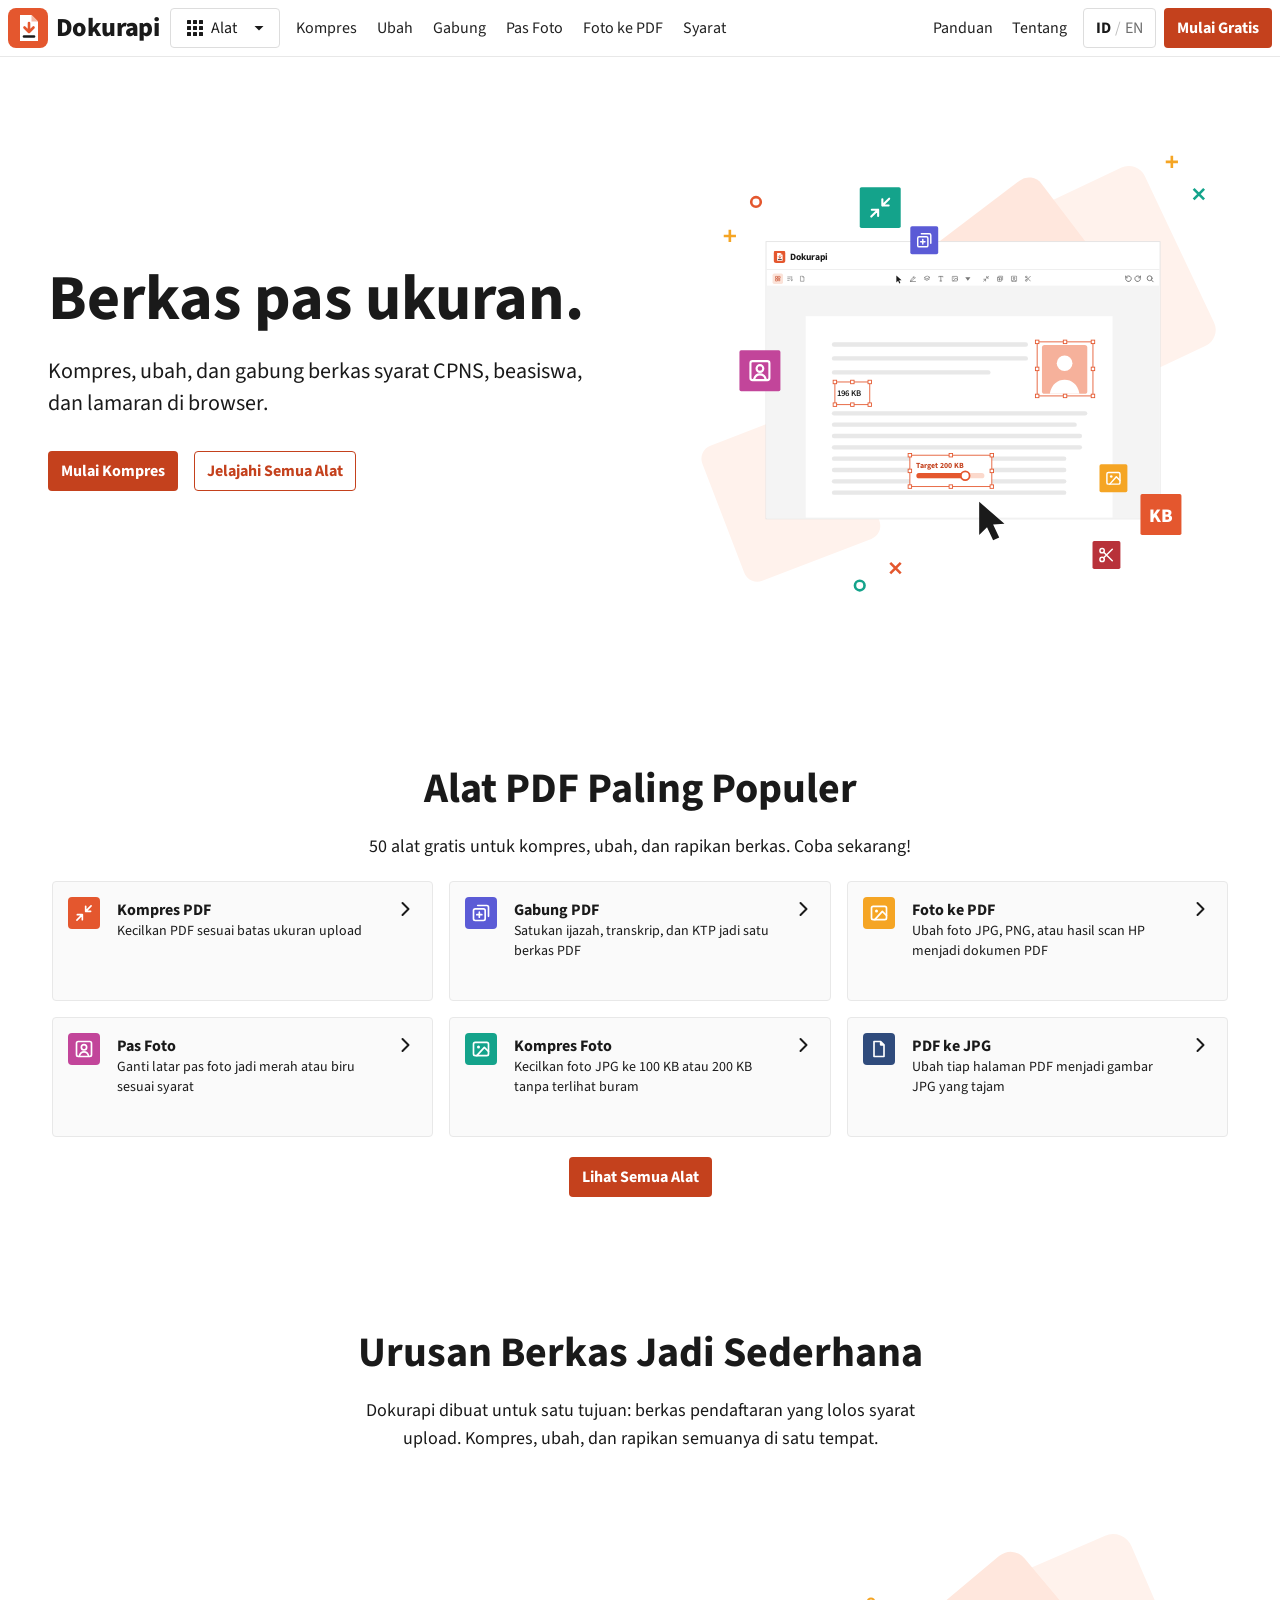
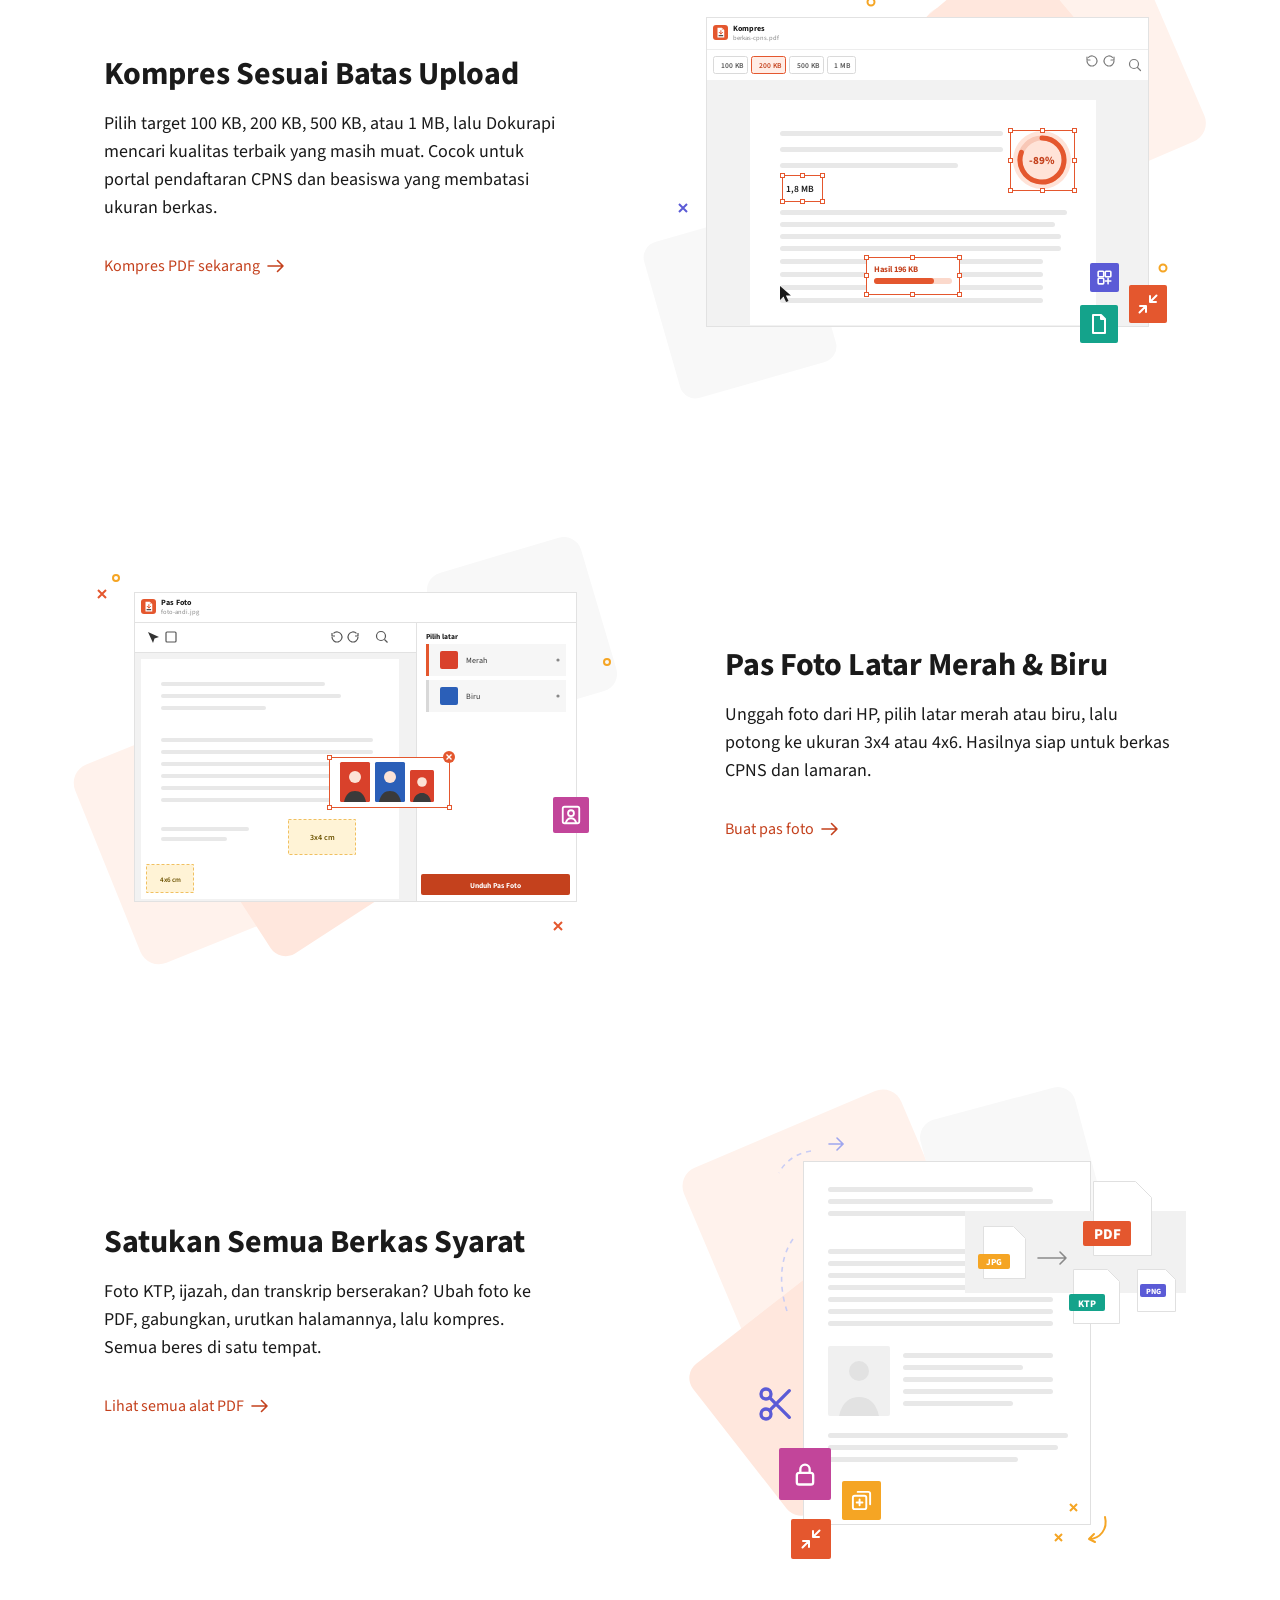
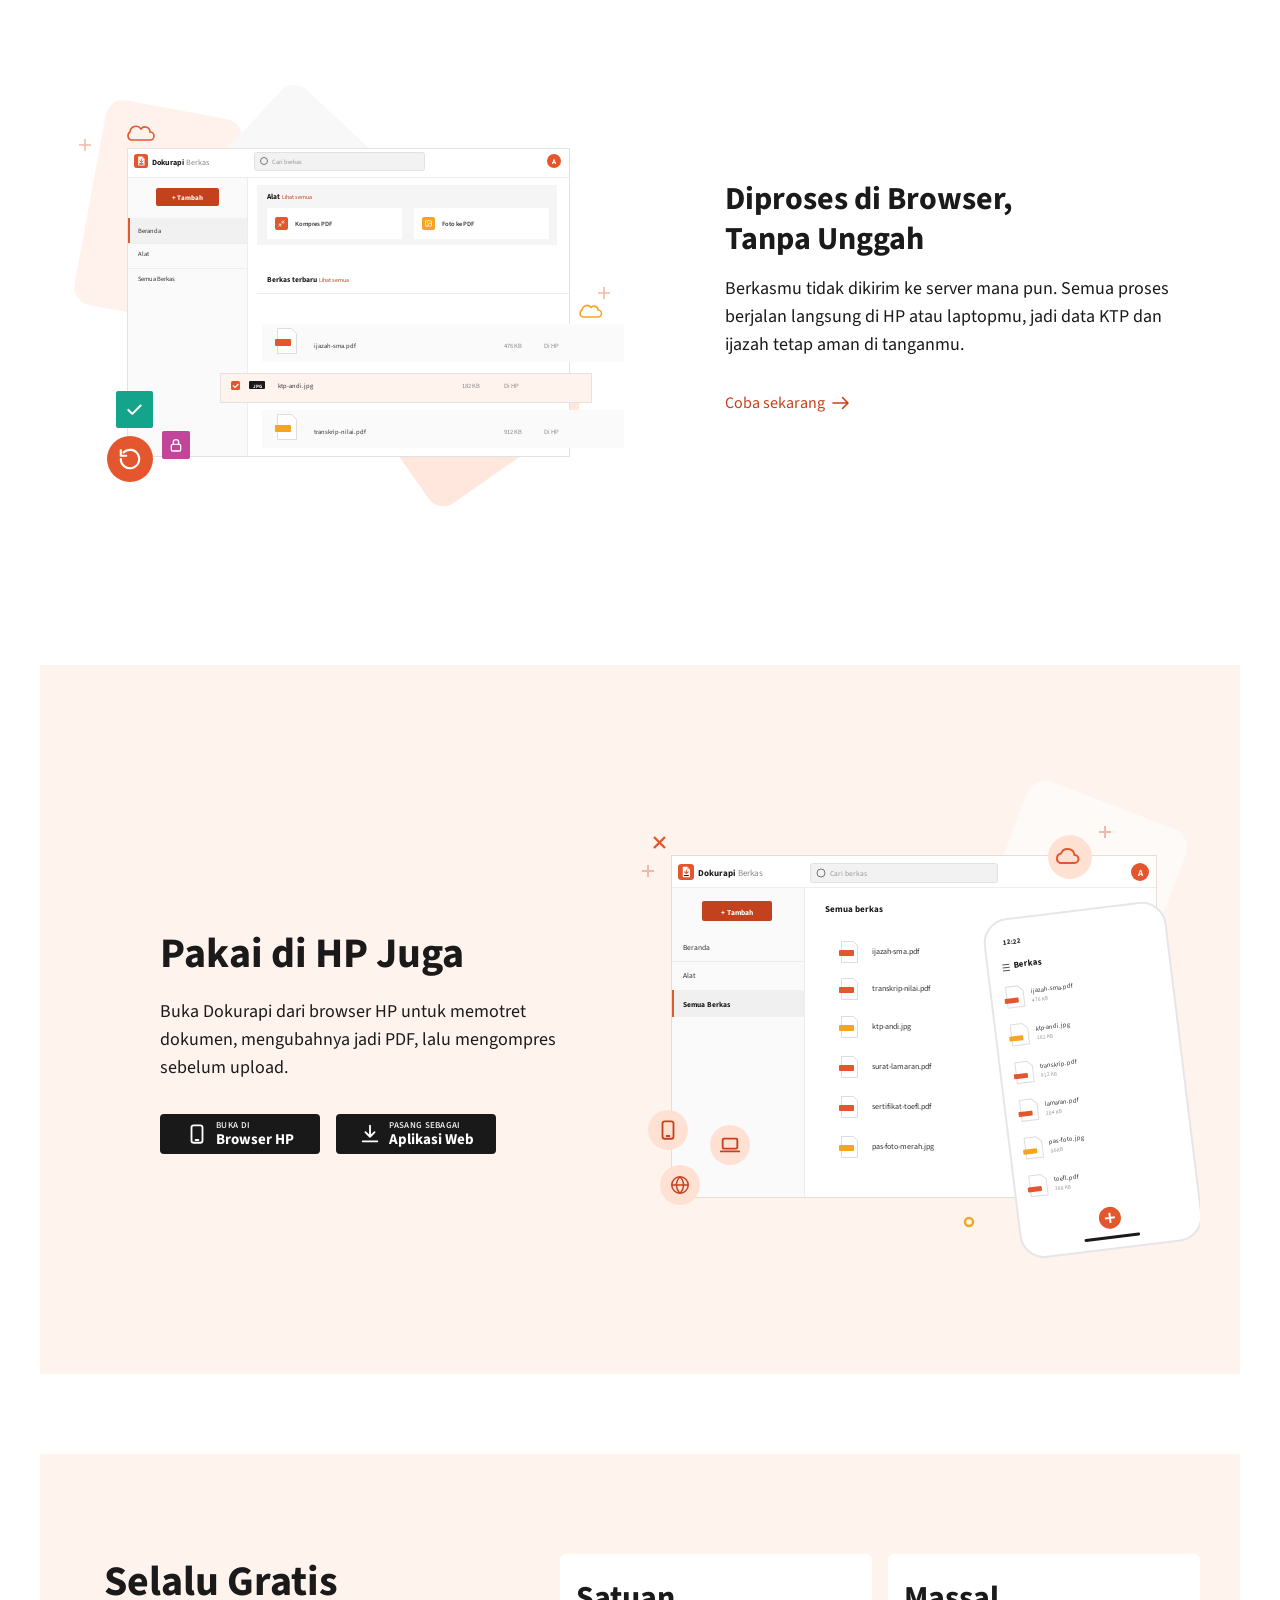
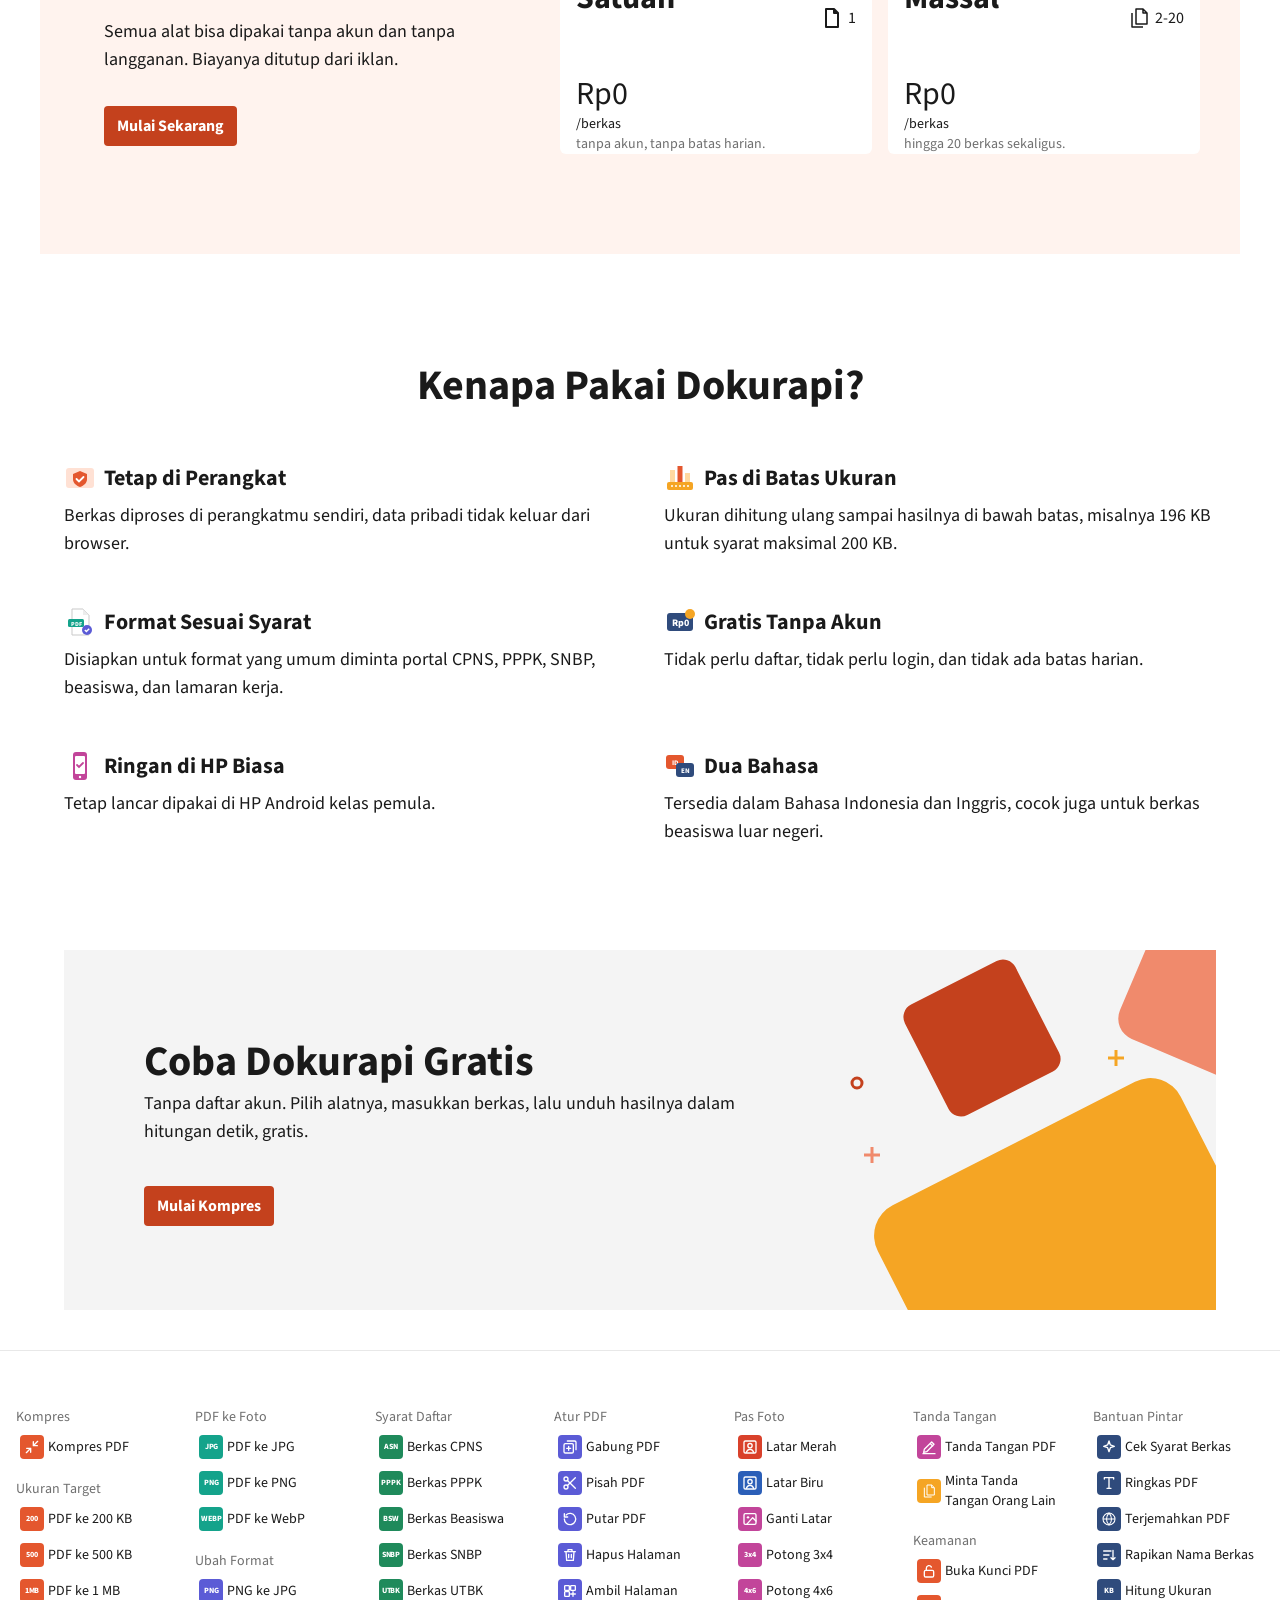
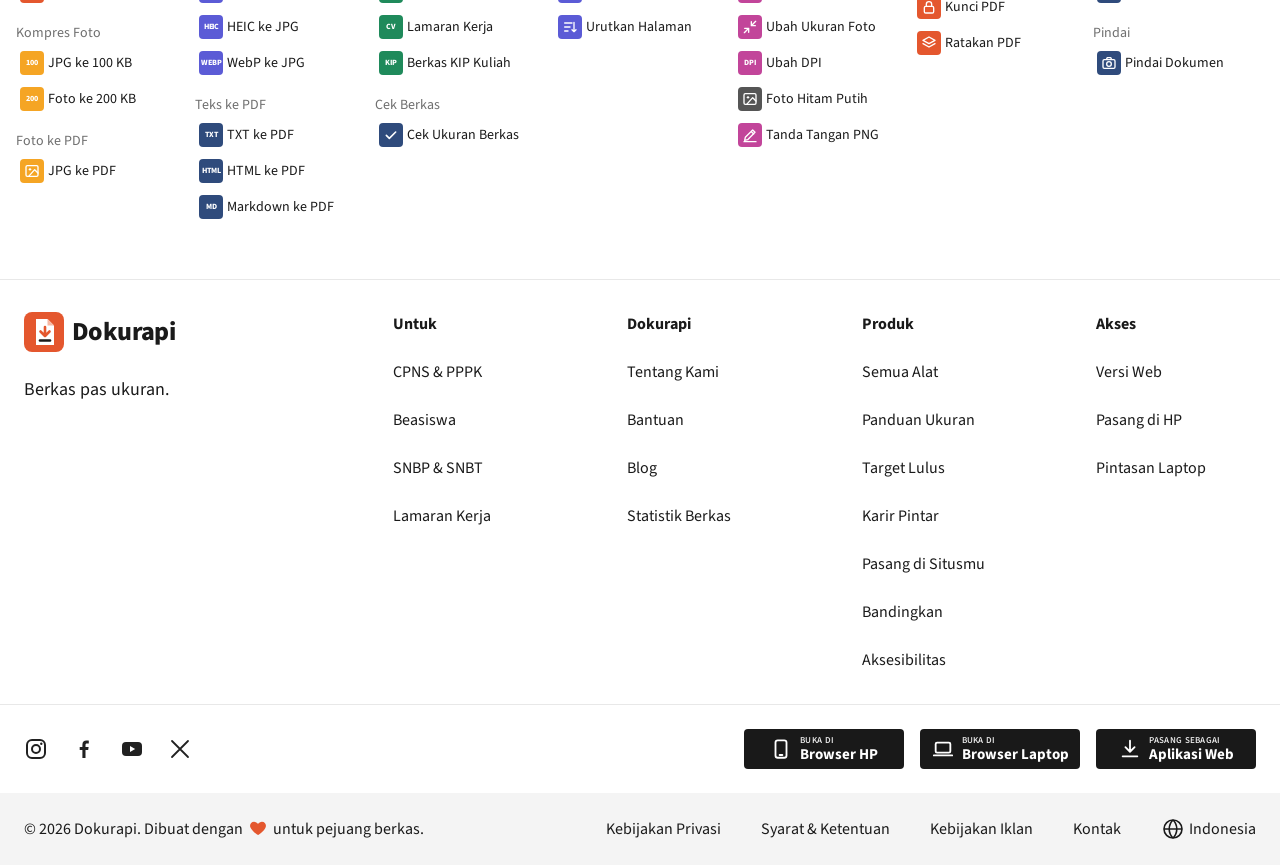
==== commit a24633bb: "Putaran kerapian: perbaikan cacat QA di 5 replika, logo Ruang Visual baru Co-Authored-By: Claude Opu" ====
--- a/site/dokurapi/index.html
+++ b/site/dokurapi/index.html
@@ -58,12 +58,15 @@
         <svg width="16" height="16" viewBox="0 0 16 16" aria-hidden="true"><path d="M3.5 6h9L8 10.5z" fill="#1A1A1A"/></svg>
       </button>
       <div class="tools-menu" id="tools-menu" hidden>
+        <div class="tm-quick">
         <a href="#alat"><span class="ic" style="background:#E4572E"><svg><use href="#g-compress"/></svg></span><span data-en="Compress PDF">Kompres PDF</span></a>
         <a href="#alat"><span class="ic" style="background:#F5A524"><svg><use href="#g-image"/></svg></span><span data-en="Photo to PDF">Foto ke PDF</span></a>
         <a href="#alat"><span class="ic" style="background:#5B5BD6"><svg><use href="#g-merge"/></svg></span><span data-en="Merge PDF">Gabung PDF</span></a>
         <a href="#alat"><span class="ic" style="background:#C2459A"><svg><use href="#g-person"/></svg></span><span data-en="ID Photo">Pas Foto</span></a>
         <a href="#alat"><span class="ic" style="background:#14A38B"><svg><use href="#g-image"/></svg></span><span data-en="Compress Photo">Kompres Foto</span></a>
         <a href="#semua-alat"><span class="ic" style="background:#2F4B7C"><svg><use href="#g-pages"/></svg></span><span data-en="All tools">Semua alat</span></a>
+        </div>
+        <div class="tm-all"></div>
       </div>
     </div>
     <nav class="nav-links" aria-label="Menu utama">
@@ -100,7 +103,7 @@
 <section class="hero" data-sec="hero">
   <div class="hero-txt">
     <h1 data-en="Make files fit.">Berkas pas ukuran.</h1>
-    <p data-en="Compress, convert, and merge files for civil service, scholarship, and job applications in your browser.">Kompres, ubah, dan gabung berkas syarat CPNS, beasiswa, dan lamaran kerja di browser.</p>
+    <p data-en="Compress, convert, and merge files for civil service, scholarship, and job forms in your browser.">Kompres, ubah, dan gabung berkas syarat CPNS, beasiswa, dan lamaran di browser.</p>
     <div class="hero-btns">
       <a class="btn btn-primary" href="#alat" data-en="Start Compressing">Mulai Kompres</a>
       <a class="btn btn-secondary" href="#semua-alat" data-en="Explore All Tools">Jelajahi Semua Alat</a>
@@ -115,9 +118,9 @@
       <svg x="98" y="150" width="14" height="14"><use href="#g-mark"/></svg>
       <text x="117" y="161" font-family="Source Sans 3, sans-serif" font-size="11" font-weight="700" fill="#1A1A1A">Dokurapi</text>
       <rect x="90" y="171" width="451" height="1" fill="#EDEDED"/>
-      <g fill="#C9C9C9"><rect x="99" y="178" width="8" height="8" rx="1"/><rect x="111" y="178" width="8" height="8" rx="1"/><rect x="127" y="178" width="8" height="8" rx="1"/></g>
-      <g fill="#9A9A9A"><rect x="238" y="178" width="8" height="8" rx="1"/><rect x="254" y="178" width="8" height="8" rx="1"/><rect x="270" y="178" width="8" height="8" rx="1"/><rect x="286" y="178" width="8" height="8" rx="1"/><rect x="302" y="178" width="8" height="8" rx="1"/><rect x="318" y="178" width="12" height="8" rx="1"/><rect x="336" y="178" width="14" height="8" rx="1"/><rect x="356" y="178" width="12" height="8" rx="1"/><rect x="376" y="178" width="8" height="8" rx="1"/></g>
-      <g fill="#B5B5B5"><rect x="500" y="178" width="7" height="7" rx="1"/><rect x="513" y="178" width="7" height="7" rx="1"/><rect x="526" y="178" width="7" height="7" rx="1"/></g>
+      <rect x="97" y="176" width="12" height="12" rx="2" fill="#FBE3D9"/><svg x="99" y="178" width="8" height="8" color="#C4411D"><use href="#g-pages"/></svg><svg x="113" y="178" width="8" height="8" color="#777"><use href="#g-sort"/></svg><svg x="127" y="178" width="8" height="8" color="#777"><use href="#g-file"/></svg>
+      <path d="M239 178.5v8l2-2 1.4 3 1.2-.6-1.4-3h2.8z" fill="#1A1A1A"/><svg x="270" y="178" width="8" height="8" color="#555"><use href="#g-layers"/></svg><svg x="254" y="178" width="8" height="8" color="#555"><use href="#g-pen"/></svg><svg x="286" y="178" width="8" height="8" color="#555"><use href="#g-text"/></svg><svg x="302" y="178" width="8" height="8" color="#555"><use href="#g-image"/></svg><svg x="338" y="178" width="8" height="8" color="#555"><use href="#g-compress"/></svg><svg x="354" y="178" width="8" height="8" color="#555"><use href="#g-merge"/></svg><svg x="370" y="178" width="8" height="8" color="#555"><use href="#g-person"/></svg><svg x="386" y="178" width="8" height="8" color="#555"><use href="#g-scissors"/></svg><path d="M318 180.5h6l-3 4z" fill="#777"/>
+      <g fill="none" stroke="#777" stroke-width="1.1" stroke-linecap="round"><path d="M502 182a3.2 3.2 0 1 0 1-2.3M502 179v2h2"/><path d="M519 182a3.2 3.2 0 1 1-1-2.3M519 179v2h-2"/><circle cx="529.5" cy="181.5" r="2.8"/><path d="M531.6 183.6l2 2"/></g>
       <rect x="90" y="190" width="451" height="267" fill="#F4F4F4"/>
       <rect x="135" y="225" width="352" height="231" fill="#fff"/>
       <g fill="#E8E8E8">
@@ -131,10 +134,10 @@
       <rect x="400.5" y="254.5" width="64" height="62" fill="none" stroke="#E4572E"/>
       <g fill="#fff" stroke="#E4572E"><rect x="398.5" y="252.5" width="4" height="4"/><rect x="430.5" y="252.5" width="4" height="4"/><rect x="462.5" y="252.5" width="4" height="4"/><rect x="398.5" y="283.5" width="4" height="4"/><rect x="462.5" y="283.5" width="4" height="4"/><rect x="398.5" y="314.5" width="4" height="4"/><rect x="430.5" y="314.5" width="4" height="4"/><rect x="462.5" y="314.5" width="4" height="4"/></g>
       <rect x="168.5" y="300.5" width="40" height="26" fill="none" stroke="#E4572E"/>
-      <text x="171" y="317" font-family="Source Sans 3, sans-serif" font-size="10" font-weight="600" fill="#1A1A1A">196 KB</text>
+      <text x="171" y="317" font-family="Source Sans 3, sans-serif" font-size="10" font-weight="600" fill="#1A1A1A">196&nbsp;KB</text>
       <g fill="#fff" stroke="#E4572E"><rect x="166.5" y="298.5" width="4" height="4"/><rect x="186.5" y="298.5" width="4" height="4"/><rect x="206.5" y="298.5" width="4" height="4"/><rect x="166.5" y="324.5" width="4" height="4"/><rect x="186.5" y="324.5" width="4" height="4"/><rect x="206.5" y="324.5" width="4" height="4"/></g>
       <rect x="254.5" y="384.5" width="94" height="36" fill="#fff" stroke="#E4572E"/>
-      <text x="262" y="399" font-family="Source Sans 3, sans-serif" font-size="9" font-weight="700" fill="#C4411D">Target 200 KB</text>
+      <text x="262" y="399" font-family="Source Sans 3, sans-serif" font-size="9" font-weight="700" fill="#C4411D">Target 200&nbsp;KB</text>
       <rect x="262" y="405" width="78" height="6" rx="3" fill="#FBD9CC"/>
       <rect x="262" y="405" width="56" height="6" rx="3" fill="#E4572E"/>
       <circle cx="318" cy="408" r="5" fill="#fff" stroke="#E4572E" stroke-width="2"/>
@@ -186,7 +189,7 @@
     <a class="tool-card" href="#kompres-foto">
       <span class="ic32" style="background:#14A38B"><svg><use href="#g-image"/></svg></span>
       <span class="t" data-en="Compress Photo">Kompres Foto</span>
-      <span class="d" data-en="Shrink a JPG to 100 KB or 200 KB without visible blur">Kecilkan foto JPG ke 100 KB atau 200 KB tanpa terlihat buram</span>
+      <span class="d" data-en="Shrink a JPG to 100&nbsp;KB or 200&nbsp;KB without visible blur">Kecilkan foto JPG ke 100&nbsp;KB atau 200&nbsp;KB tanpa terlihat buram</span>
       <svg class="chev"><use href="#g-chev"/></svg>
     </a>
     <a class="tool-card" href="#pdf-ke-jpg">
@@ -208,11 +211,11 @@
   <section class="feat" data-sec="feat1" id="kompres-pdf">
     <div class="txt">
       <h3 data-en="Compress to the Upload Limit">Kompres Sesuai Batas Upload</h3>
-      <p data-en="Pick a target of 100 KB, 200 KB, 500 KB, or 1 MB and Dokurapi finds the best quality that still fits. Made for civil service and scholarship portals with strict limits on file size.">Pilih target 100 KB, 200 KB, 500 KB, atau 1 MB, lalu Dokurapi mencari kualitas terbaik yang masih muat. Cocok untuk portal pendaftaran CPNS dan beasiswa yang membatasi ukuran berkas.</p>
+      <p data-en="Pick a target of 100&nbsp;KB, 200&nbsp;KB, 500&nbsp;KB, or 1&nbsp;MB and Dokurapi finds the best quality that still fits. Made for civil service and scholarship portals with strict limits on file size.">Pilih target 100&nbsp;KB, 200&nbsp;KB, 500&nbsp;KB, atau 1&nbsp;MB, lalu Dokurapi mencari kualitas terbaik yang masih muat. Cocok untuk portal pendaftaran CPNS dan beasiswa yang membatasi ukuran berkas.</p>
       <a class="more" href="#alat"><span data-en="Compress a PDF now">Kompres PDF sekarang</span><svg><use href="#g-arrow"/></svg></a>
     </div>
     <div class="ill">
-      <svg viewBox="0 0 573 497" role="img" aria-label="Ilustrasi pilihan target ukuran 100 KB sampai 1 MB">
+      <svg viewBox="0 0 573 497" role="img" aria-label="Ilustrasi pilihan target ukuran 100&nbsp;KB sampai 1&nbsp;MB">
         <rect x="-112" y="-112" width="224" height="224" rx="20" fill="#FFF2EC" transform="translate(422 158) rotate(66.7)"/>
         <rect x="-104" y="-104" width="208" height="208" rx="18" fill="#FFE7DD" transform="translate(357 174) rotate(50)"/>
         <rect x="-81" y="-81" width="162" height="162" rx="16" fill="#F8F8F8" transform="translate(97 385) rotate(-16)"/>
@@ -222,10 +225,10 @@
         <text x="90" y="123" font-family="Source Sans 3, sans-serif" font-size="6.5" fill="#888">berkas-cpns.pdf</text>
         <rect x="64" y="132" width="441" height="1" fill="#EDEDED"/>
         <g font-family="Source Sans 3, sans-serif" font-size="7.5" font-weight="600">
-          <rect x="70.5" y="139.5" width="34" height="17" rx="2" fill="#fff" stroke="#DADADA"/><text x="78" y="151" fill="#555">100 KB</text>
-          <rect x="108.5" y="139.5" width="34" height="17" rx="2" fill="#FFEDE6" stroke="#E4572E"/><text x="116" y="151" fill="#C4411D">200 KB</text>
-          <rect x="146.5" y="139.5" width="34" height="17" rx="2" fill="#fff" stroke="#DADADA"/><text x="154" y="151" fill="#555">500 KB</text>
-          <rect x="184.5" y="139.5" width="28" height="17" rx="2" fill="#fff" stroke="#DADADA"/><text x="191" y="151" fill="#555">1 MB</text>
+          <rect x="70.5" y="139.5" width="34" height="17" rx="2" fill="#fff" stroke="#DADADA"/><text x="78" y="151" fill="#555">100&nbsp;KB</text>
+          <rect x="108.5" y="139.5" width="34" height="17" rx="2" fill="#FFEDE6" stroke="#E4572E"/><text x="116" y="151" fill="#C4411D">200&nbsp;KB</text>
+          <rect x="146.5" y="139.5" width="34" height="17" rx="2" fill="#fff" stroke="#DADADA"/><text x="154" y="151" fill="#555">500&nbsp;KB</text>
+          <rect x="184.5" y="139.5" width="28" height="17" rx="2" fill="#fff" stroke="#DADADA"/><text x="191" y="151" fill="#555">1&nbsp;MB</text>
         </g>
         <g fill="none" stroke="#7A7A7A" stroke-width="1.2" stroke-linecap="round"><path d="M444 144a5 5 0 1 0 1.5-3.6M444 140v3h3"/><path d="M471 144a5 5 0 1 1-1.5-3.6M471 140v3h-3"/><circle cx="491" cy="147" r="4.5"/><path d="M494.5 150.5l3 3"/></g>
         <rect x="64" y="163" width="441" height="246" fill="#F2F2F2"/>
@@ -242,10 +245,10 @@
         <rect x="367.5" y="213.5" width="64" height="60" fill="none" stroke="#E4572E"/>
         <g fill="#fff" stroke="#E4572E"><rect x="365.5" y="211.5" width="4" height="4"/><rect x="397.5" y="211.5" width="4" height="4"/><rect x="429.5" y="211.5" width="4" height="4"/><rect x="365.5" y="241.5" width="4" height="4"/><rect x="429.5" y="241.5" width="4" height="4"/><rect x="365.5" y="271.5" width="4" height="4"/><rect x="397.5" y="271.5" width="4" height="4"/><rect x="429.5" y="271.5" width="4" height="4"/></g>
         <rect x="139.5" y="258.5" width="40" height="26" fill="none" stroke="#E4572E"/>
-        <text x="143" y="275" font-family="Source Sans 3, sans-serif" font-size="9.5" font-weight="600" fill="#1A1A1A">1,8 MB</text>
+        <text x="143" y="275" font-family="Source Sans 3, sans-serif" font-size="9.5" font-weight="600" fill="#1A1A1A">1,8&nbsp;MB</text>
         <g fill="#fff" stroke="#E4572E"><rect x="137.5" y="256.5" width="4" height="4"/><rect x="157.5" y="256.5" width="4" height="4"/><rect x="177.5" y="256.5" width="4" height="4"/><rect x="137.5" y="282.5" width="4" height="4"/><rect x="157.5" y="282.5" width="4" height="4"/><rect x="177.5" y="282.5" width="4" height="4"/></g>
         <rect x="223.5" y="340.5" width="93" height="37" fill="#fff" stroke="#E4572E"/>
-        <text x="231" y="355" font-family="Source Sans 3, sans-serif" font-size="8.5" font-weight="700" fill="#C4411D">Hasil 196 KB</text>
+        <text x="231" y="355" font-family="Source Sans 3, sans-serif" font-size="8.5" font-weight="700" fill="#C4411D">Hasil 196&nbsp;KB</text>
         <rect x="231" y="361" width="78" height="6" rx="3" fill="#FBD9CC"/><rect x="231" y="361" width="60" height="6" rx="3" fill="#E4572E"/>
         <g fill="#fff" stroke="#E4572E"><rect x="221.5" y="338.5" width="4" height="4"/><rect x="267.5" y="338.5" width="4" height="4"/><rect x="314.5" y="338.5" width="4" height="4"/><rect x="221.5" y="356.5" width="4" height="4"/><rect x="314.5" y="356.5" width="4" height="4"/><rect x="221.5" y="375.5" width="4" height="4"/><rect x="267.5" y="375.5" width="4" height="4"/><rect x="314.5" y="375.5" width="4" height="4"/></g>
         <path d="M137 369v14l3.5-3.5 2.6 5.6 2.4-1.1-2.6-5.6h5z" fill="#1A1A1A"/>
@@ -377,21 +380,21 @@
         <rect x="193" y="137" width="300" height="60" fill="#F5F5F5"/>
         <text x="203" y="151" font-family="Source Sans 3, sans-serif" font-size="7.5" font-weight="700" fill="#1A1A1A">Alat <tspan font-weight="400" font-size="6" fill="#C4411D">Lihat semua</tspan></text>
         <rect x="203" y="160" width="135" height="31" fill="#fff"/><rect x="350" y="160" width="135" height="31" fill="#fff"/>
-        <rect x="211" y="169" width="13" height="13" rx="2" fill="#E4572E"/><text x="231" y="178" font-family="Source Sans 3, sans-serif" font-size="6.5" font-weight="600" fill="#333">Kompres PDF</text>
-        <rect x="358" y="169" width="13" height="13" rx="2" fill="#F5A524"/><text x="378" y="178" font-family="Source Sans 3, sans-serif" font-size="6.5" font-weight="600" fill="#333">Foto ke PDF</text>
+        <rect x="211" y="169" width="13" height="13" rx="2" fill="#E4572E"/><svg x="213.5" y="171.5" width="8" height="8" color="#fff"><use href="#g-compress"/></svg><text x="231" y="178" font-family="Source Sans 3, sans-serif" font-size="6.5" font-weight="600" fill="#333">Kompres PDF</text>
+        <rect x="358" y="169" width="13" height="13" rx="2" fill="#F5A524"/><svg x="360.5" y="171.5" width="8" height="8" color="#fff"><use href="#g-image"/></svg><text x="378" y="178" font-family="Source Sans 3, sans-serif" font-size="6.5" font-weight="600" fill="#333">Foto ke PDF</text>
         <text x="203" y="234" font-family="Source Sans 3, sans-serif" font-size="7.5" font-weight="700" fill="#1A1A1A">Berkas terbaru <tspan font-weight="400" font-size="6" fill="#C4411D">Lihat semua</tspan></text>
         <rect x="193" y="245" width="312" height="1" fill="#EDEDED"/>
         <g font-family="Source Sans 3, sans-serif" font-size="6.5" fill="#333">
           <rect x="198" y="276" width="362" height="38" fill="#FAFAFA"/>
           <path d="M213.5 280.5h14l5 5v20h-19z" fill="#fff" stroke="#DDD"/><rect x="211" y="291" width="16" height="7" rx="1" fill="#E4572E"/>
-          <text x="250" y="300">ijazah-sma.pdf</text><text x="440" y="300" fill="#888">476 KB</text><text x="480" y="300" fill="#888">Di HP</text>
+          <text x="250" y="300">ijazah-sma.pdf</text><text x="440" y="300" fill="#888">476&nbsp;KB</text><text x="480" y="300" fill="#888">Di HP</text>
           <rect x="156.5" y="325.5" width="371" height="29" fill="#FFF3EE" stroke="#E2E2E2"/>
           <rect x="167" y="333" width="9" height="9" rx="1.5" fill="#E4572E"/><path d="M169 337.5l2 2 3.5-3.5" stroke="#fff" stroke-width="1.2" fill="none"/>
           <rect x="185" y="333" width="16" height="8" rx="1" fill="#1A1A1A"/><text x="193" y="339.5" text-anchor="middle" font-size="5" font-weight="700" fill="#fff">JPG</text>
-          <text x="214" y="340">ktp-andi.jpg</text><text x="398" y="340" fill="#888">182 KB</text><text x="440" y="340" fill="#888">Di HP</text>
+          <text x="214" y="340">ktp-andi.jpg</text><text x="398" y="340" fill="#888">182&nbsp;KB</text><text x="440" y="340" fill="#888">Di HP</text>
           <rect x="198" y="362" width="362" height="38" fill="#FAFAFA"/>
           <path d="M213.5 366.5h14l5 5v20h-19z" fill="#fff" stroke="#DDD"/><rect x="211" y="377" width="16" height="7" rx="1" fill="#F5A524"/>
-          <text x="250" y="386">transkrip-nilai.pdf</text><text x="440" y="386" fill="#888">912 KB</text><text x="480" y="386" fill="#888">Di HP</text>
+          <text x="250" y="386">transkrip-nilai.pdf</text><text x="440" y="386" fill="#888">912&nbsp;KB</text><text x="480" y="386" fill="#888">Di HP</text>
         </g>
         <rect x="52" y="343" width="37" height="37" rx="2" fill="#14A38B"/><svg x="60" y="351" width="21" height="21" color="#fff"><use href="#g-check"/></svg>
         <circle cx="66" cy="411" r="23" fill="#E4572E"/><svg x="53" y="398" width="26" height="26" color="#fff"><use href="#g-rotate"/></svg>
@@ -407,9 +410,9 @@
 <section class="app" data-sec="app" id="panduan">
   <div class="app-txt">
     <h2 data-en="Works on Your Phone">Pakai di HP Juga</h2>
-    <p data-en="Open Dokurapi in your phone browser to snap documents, turn them into PDFs, and compress them before uploading, wherever you are.">Buka Dokurapi dari browser HP untuk memotret dokumen, mengubahnya jadi PDF, lalu mengompres sebelum upload, di mana pun kamu berada.</p>
+    <p data-en="Open Dokurapi in your phone browser to snap documents, turn them into PDFs, and compress them before uploading.">Buka Dokurapi dari browser HP untuk memotret dokumen, mengubahnya jadi PDF, lalu mengompres sebelum upload.</p>
     <div class="badges">
-      <a class="badge" href="#alat"><svg><use href="#g-globe"/></svg><span><small data-en="OPEN IN">BUKA DI</small><b data-en="Phone Browser">Browser HP</b></span></a>
+      <a class="badge" href="#alat"><svg><use href="#g-phone"/></svg><span><small data-en="OPEN IN">BUKA DI</small><b data-en="Phone Browser">Browser HP</b></span></a>
       <a class="badge" href="#alat"><svg><use href="#g-download"/></svg><span><small data-en="INSTALL AS">PASANG SEBAGAI</small><b data-en="Web App">Aplikasi Web</b></span></a>
     </div>
   </div>
@@ -419,13 +422,13 @@
       <rect x="31.5" y="110.5" width="485" height="342" fill="#fff" stroke="#EADBD4"/>
       <svg x="38" y="119" width="16" height="16"><use href="#g-mark"/></svg>
       <text x="58" y="131" font-family="Source Sans 3, sans-serif" font-size="9" font-weight="700" fill="#1A1A1A">Dokurapi <tspan font-weight="400" fill="#888">Berkas</tspan></text>
-      <rect x="170.5" y="118.5" width="187" height="19" rx="2" fill="#F2F2F2" stroke="#E2E2E2"/><circle cx="181" cy="128" r="4" fill="none" stroke="#777"/>
+      <rect x="170.5" y="118.5" width="187" height="19" rx="2" fill="#F2F2F2" stroke="#E2E2E2"/><circle cx="181" cy="128" r="4" fill="none" stroke="#777"/><text x="190" y="131" font-family="Source Sans 3, sans-serif" font-size="7.5" fill="#999">Cari berkas</text>
       <circle cx="500" cy="127" r="9" fill="#E4572E"/><text x="500" y="131" text-anchor="middle" font-family="Source Sans 3, sans-serif" font-size="9" font-weight="700" fill="#fff">A</text>
       <rect x="32" y="142" width="484" height="1" fill="#EDEDED"/>
       <rect x="32" y="143" width="132" height="309" fill="#FAFAFA"/><rect x="164" y="143" width="1" height="309" fill="#EDEDED"/>
       <rect x="62" y="156" width="70" height="20" rx="2" fill="#C4411D"/><text x="97" y="169.5" text-anchor="middle" font-family="Source Sans 3, sans-serif" font-size="7.5" font-weight="700" fill="#fff">+ Tambah</text>
-      <g font-family="Source Sans 3, sans-serif" font-size="7.5" fill="#333"><text x="43" y="205">Beranda</text><text x="43" y="233">Alat</text><text x="43" y="262">Semua Berkas</text></g>
       <rect x="32" y="216" width="132" height="1" fill="#EDEDED"/><rect x="32" y="245" width="132" height="27" fill="#F0F0F0"/><rect x="32" y="245" width="2" height="27" fill="#E4572E"/>
+      <g font-family="Source Sans 3, sans-serif" font-size="7.5" fill="#333"><text x="43" y="205">Beranda</text><text x="43" y="233">Alat</text><text x="43" y="262" font-weight="700" fill="#1A1A1A">Semua Berkas</text></g>
       <text x="185" y="167" font-family="Source Sans 3, sans-serif" font-size="9" font-weight="700" fill="#1A1A1A">Semua berkas</text>
       <g font-family="Source Sans 3, sans-serif" font-size="8" fill="#333">
         <g><path d="M201.5 196.5h12l4 4v17h-16z" fill="#fff" stroke="#DDD"/><rect x="199" y="205" width="15" height="6" rx="1" fill="#E4572E"/><text x="232" y="209">ijazah-sma.pdf</text></g>
@@ -441,12 +444,12 @@
         <text x="388" y="214" font-family="Source Sans 3, sans-serif" font-size="9" font-weight="700" fill="#1A1A1A">Berkas</text>
         <path d="M377 210h7M377 213h7M377 216h7" stroke="#555"/>
         <g font-family="Source Sans 3, sans-serif" font-size="6.5" fill="#333">
-          <rect x="377" y="232" width="18" height="22" fill="#F0F0F0"/><text x="402" y="241">ijazah-sma.pdf</text><text x="402" y="250" fill="#999" font-size="5.5">476 KB</text>
-          <rect x="377" y="270" width="18" height="22" fill="#F0F0F0"/><text x="402" y="279">ktp-andi.jpg</text><text x="402" y="288" fill="#999" font-size="5.5">182 KB</text>
-          <rect x="377" y="308" width="18" height="22" fill="#F0F0F0"/><text x="402" y="317">transkrip.pdf</text><text x="402" y="326" fill="#999" font-size="5.5">912 KB</text>
-          <rect x="377" y="346" width="18" height="22" fill="#F0F0F0"/><text x="402" y="355">lamaran.pdf</text><text x="402" y="364" fill="#999" font-size="5.5">204 KB</text>
-          <rect x="377" y="384" width="18" height="22" fill="#F0F0F0"/><text x="402" y="393">pas-foto.jpg</text><text x="402" y="402" fill="#999" font-size="5.5">96 KB</text>
-          <rect x="377" y="422" width="18" height="22" fill="#F0F0F0"/><text x="402" y="431">toefl.pdf</text><text x="402" y="440" fill="#999" font-size="5.5">388 KB</text>
+          <path d="M377.5 232.5h12l5 5v16h-17z" fill="#fff" stroke="#DDD"/><rect x="375" y="244" width="14" height="5" rx="1" fill="#E4572E"/><text x="402" y="241">ijazah-sma.pdf</text><text x="402" y="250" fill="#999" font-size="5.5">476&nbsp;KB</text>
+          <path d="M377.5 270.5h12l5 5v16h-17z" fill="#fff" stroke="#DDD"/><rect x="375" y="282" width="14" height="5" rx="1" fill="#F5A524"/><text x="402" y="279">ktp-andi.jpg</text><text x="402" y="288" fill="#999" font-size="5.5">182&nbsp;KB</text>
+          <path d="M377.5 308.5h12l5 5v16h-17z" fill="#fff" stroke="#DDD"/><rect x="375" y="320" width="14" height="5" rx="1" fill="#E4572E"/><text x="402" y="317">transkrip.pdf</text><text x="402" y="326" fill="#999" font-size="5.5">912&nbsp;KB</text>
+          <path d="M377.5 346.5h12l5 5v16h-17z" fill="#fff" stroke="#DDD"/><rect x="375" y="358" width="14" height="5" rx="1" fill="#E4572E"/><text x="402" y="355">lamaran.pdf</text><text x="402" y="364" fill="#999" font-size="5.5">204&nbsp;KB</text>
+          <path d="M377.5 384.5h12l5 5v16h-17z" fill="#fff" stroke="#DDD"/><rect x="375" y="396" width="14" height="5" rx="1" fill="#F5A524"/><text x="402" y="393">pas-foto.jpg</text><text x="402" y="402" fill="#999" font-size="5.5">96&nbsp;KB</text>
+          <path d="M377.5 422.5h12l5 5v16h-17z" fill="#fff" stroke="#DDD"/><rect x="375" y="434" width="14" height="5" rx="1" fill="#E4572E"/><text x="402" y="431">toefl.pdf</text><text x="402" y="440" fill="#999" font-size="5.5">388&nbsp;KB</text>
         </g>
         <circle cx="453" cy="474" r="11" fill="#E4572E"/><path d="M453 469v10M448 474h10" stroke="#fff" stroke-width="2"/>
         <rect x="425" y="492" width="56" height="3" rx="1.5" fill="#1A1A1A"/>
@@ -464,7 +467,7 @@
 
 <section class="pricing" data-sec="pricing">
   <div class="pr-txt">
-    <h2 data-en="Free, Always">Gratis Selamanya</h2>
+    <h2 data-en="Always Free">Selalu Gratis</h2>
     <p data-en="Every tool works without an account or a subscription. Running costs are covered by ads.">Semua alat bisa dipakai tanpa akun dan tanpa langganan. Biayanya ditutup dari iklan.</p>
     <a class="btn btn-primary" href="#alat" data-en="Start Now">Mulai Sekarang</a>
   </div>
@@ -488,12 +491,12 @@
   <h2 data-en="Why Dokurapi?">Kenapa Pakai Dokurapi?</h2>
   <div class="why-grid">
     <div class="why-item">
-      <div class="why-h"><svg class="wi" viewBox="0 0 32 32" aria-hidden="true"><rect x="2" y="6" width="28" height="20" rx="3" fill="#FFE1D4"/><path d="M16 9l7 3v5c0 4-3 6.5-7 8-4-1.5-7-4-7-8v-5z" fill="#E4572E"/><path d="M12.5 17l2.5 2.5 4.5-4.5" stroke="#fff" stroke-width="1.8" fill="none" stroke-linecap="round"/></svg><h3 data-en="No Server Uploads">Tanpa Unggah ke Server</h3></div>
+      <div class="why-h"><svg class="wi" viewBox="0 0 32 32" aria-hidden="true"><rect x="2" y="6" width="28" height="20" rx="3" fill="#FFE1D4"/><path d="M16 9l7 3v5c0 4-3 6.5-7 8-4-1.5-7-4-7-8v-5z" fill="#E4572E"/><path d="M12.5 17l2.5 2.5 4.5-4.5" stroke="#fff" stroke-width="1.8" fill="none" stroke-linecap="round"/></svg><h3 data-en="Stays on Your Device">Tetap di Perangkat</h3></div>
       <p data-en="Files are processed on your own device, so personal data stays in your browser.">Berkas diproses di perangkatmu sendiri, data pribadi tidak keluar dari browser.</p>
     </div>
     <div class="why-item">
       <div class="why-h"><svg class="wi" viewBox="0 0 32 32" aria-hidden="true"><rect x="3" y="20" width="26" height="8" rx="2" fill="#F5A524"/><rect x="6" y="8" width="5" height="12" fill="#FFD9A0"/><rect x="13.5" y="4" width="5" height="16" fill="#E4572E"/><rect x="21" y="11" width="5" height="9" fill="#FFD9A0"/><path d="M7 24h18" stroke="#fff" stroke-width="1.6" stroke-dasharray="2 2"/></svg><h3 data-en="Fits the Size Limit">Pas di Batas Ukuran</h3></div>
-      <p data-en="Sizes are recalculated until the result is under the limit, for example 196 KB for a 200 KB maximum.">Ukuran dihitung ulang sampai hasilnya di bawah batas, misalnya 196 KB untuk syarat maksimal 200 KB.</p>
+      <p data-en="Sizes are recalculated until the result is under the limit, for example 196&nbsp;KB for a 200&nbsp;KB maximum.">Ukuran dihitung ulang sampai hasilnya di bawah batas, misalnya 196&nbsp;KB untuk syarat maksimal 200&nbsp;KB.</p>
     </div>
     <div class="why-item">
       <div class="why-h"><svg class="wi" viewBox="0 0 32 32" aria-hidden="true"><path d="M8 3h11l6 6v20H8z" fill="#fff" stroke="#C9C9C9"/><path d="M19 3v6h6" fill="#EDEDED"/><rect x="4" y="13" width="16" height="8" rx="1.5" fill="#14A38B"/><text x="12" y="19.5" text-anchor="middle" font-family="Source Sans 3, sans-serif" font-size="6" font-weight="800" fill="#fff">PDF</text><circle cx="23" cy="24" r="5" fill="#5B5BD6"/><path d="M20.8 24l1.6 1.6 2.8-2.8" stroke="#fff" stroke-width="1.4" fill="none"/></svg><h3 data-en="Formats That Match">Format Sesuai Syarat</h3></div>
@@ -524,7 +527,13 @@
     <rect x="-170" y="-170" width="340" height="340" rx="34" fill="#F5A524" transform="translate(275 345) rotate(-27)"/>
     <circle cx="41" cy="133" r="5" fill="none" stroke="#C4411D" stroke-width="3"/>
     <path d="M56 197v16M48 205h16" stroke="#F08A6C" stroke-width="3"/>
-    <path d="M378 163v16M370 171h16" stroke="#F5A524" stroke-width="3"/>
+    <path d="M300 100v16M292 108h16" stroke="#F5A524" stroke-width="3"/>
+  </svg>
+  <svg class="band-shapes-t" viewBox="0 0 200 232" aria-hidden="true">
+    <rect x="-48" y="-48" width="96" height="96" rx="12" fill="#C4411D" transform="translate(175 18) rotate(-27)"/>
+    <rect x="-100" y="-100" width="200" height="200" rx="24" fill="#F5A524" transform="translate(205 262) rotate(-27)"/>
+    <circle cx="160" cy="118" r="5" fill="none" stroke="#C4411D" stroke-width="3"/>
+    <path d="M40 197v16M32 205h16" stroke="#F08A6C" stroke-width="3"/>
   </svg>
 </section>
 </main>
@@ -532,38 +541,30 @@
 <footer class="foot">
   <nav class="dir" id="semua-alat" data-sec="dir" aria-label="Semua alat">
     <div class="dir-in">
-      <div class="half">
-        <div class="dcol">
-          <section><div class="gl" data-en="Compress">Kompres</div><ul>
+        <section><div class="gl" data-en="Compress">Kompres</div><ul>
             <li><a href="#alat"><span class="ic" style="background:#E4572E"><svg><use href="#g-compress"/></svg></span><span data-en="Compress PDF">Kompres PDF</span></a></li></ul></section>
-          <section><div class="gl" data-en="Target Size">Ukuran Target</div><ul>
-            <li><a href="#alat"><span class="ic tx" style="background:#E4572E">200</span><span data-en="PDF to 200 KB">PDF ke 200 KB</span></a></li>
-            <li><a href="#alat"><span class="ic tx" style="background:#E4572E">500</span><span data-en="PDF to 500 KB">PDF ke 500 KB</span></a></li>
-            <li><a href="#alat"><span class="ic tx" style="background:#E4572E">1MB</span><span data-en="PDF to 1 MB">PDF ke 1 MB</span></a></li></ul></section>
-          <section><div class="gl" data-en="Compress Photo">Kompres Foto</div><ul>
-            <li><a href="#alat"><span class="ic tx" style="background:#F5A524">100</span><span data-en="JPG to 100 KB">JPG ke 100 KB</span></a></li>
-            <li><a href="#alat"><span class="ic tx" style="background:#F5A524">200</span><span data-en="Photo to 200 KB">Foto ke 200 KB</span></a></li></ul></section>
-        </div>
-        <div class="dcol">
-          <section><div class="gl" data-en="Photo to PDF">Foto ke PDF</div><ul>
+        <section><div class="gl" data-en="Target Size">Ukuran Target</div><ul>
+            <li><a href="#alat"><span class="ic tx" style="background:#E4572E">200</span><span data-en="PDF to 200&nbsp;KB">PDF ke 200&nbsp;KB</span></a></li>
+            <li><a href="#alat"><span class="ic tx" style="background:#E4572E">500</span><span data-en="PDF to 500&nbsp;KB">PDF ke 500&nbsp;KB</span></a></li>
+            <li><a href="#alat"><span class="ic tx" style="background:#E4572E">1MB</span><span data-en="PDF to 1&nbsp;MB">PDF ke 1&nbsp;MB</span></a></li></ul></section>
+        <section><div class="gl" data-en="Compress Photo">Kompres Foto</div><ul>
+            <li><a href="#alat"><span class="ic tx" style="background:#F5A524">100</span><span data-en="JPG to 100&nbsp;KB">JPG ke 100&nbsp;KB</span></a></li>
+            <li><a href="#alat"><span class="ic tx" style="background:#F5A524">200</span><span data-en="Photo to 200&nbsp;KB">Foto ke 200&nbsp;KB</span></a></li></ul></section>
+        <section><div class="gl" data-en="Photo to PDF">Foto ke PDF</div><ul>
             <li><a href="#alat"><span class="ic" style="background:#F5A524"><svg><use href="#g-image"/></svg></span><span data-en="JPG to PDF">JPG ke PDF</span></a></li></ul></section>
-          <section><div class="gl" data-en="PDF to Photo">PDF ke Foto</div><ul>
+        <section><div class="gl" data-en="PDF to Photo">PDF ke Foto</div><ul>
             <li><a href="#alat"><span class="ic tx" style="background:#14A38B">JPG</span><span data-en="PDF to JPG">PDF ke JPG</span></a></li>
             <li><a href="#alat"><span class="ic tx" style="background:#14A38B">PNG</span><span data-en="PDF to PNG">PDF ke PNG</span></a></li>
             <li><a href="#alat"><span class="ic tx" style="background:#14A38B">WEBP</span><span data-en="PDF to WebP">PDF ke WebP</span></a></li></ul></section>
-          <section><div class="gl" data-en="Convert Format">Ubah Format</div><ul>
+        <section><div class="gl" data-en="Convert Format">Ubah Format</div><ul>
             <li><a href="#alat"><span class="ic tx" style="background:#5B5BD6">PNG</span><span data-en="PNG to JPG">PNG ke JPG</span></a></li>
             <li><a href="#alat"><span class="ic tx" style="background:#5B5BD6">HEIC</span><span data-en="HEIC to JPG">HEIC ke JPG</span></a></li>
             <li><a href="#alat"><span class="ic tx" style="background:#5B5BD6">WEBP</span><span data-en="WebP to JPG">WebP ke JPG</span></a></li></ul></section>
-        </div>
-        <div class="dcol">
-          <section><div class="gl" data-en="Text to PDF">Teks ke PDF</div><ul>
+        <section><div class="gl" data-en="Text to PDF">Teks ke PDF</div><ul>
             <li><a href="#alat"><span class="ic tx" style="background:#2F4B7C">TXT</span><span data-en="TXT to PDF">TXT ke PDF</span></a></li>
             <li><a href="#alat"><span class="ic tx" style="background:#2F4B7C">HTML</span><span data-en="HTML to PDF">HTML ke PDF</span></a></li>
             <li><a href="#alat"><span class="ic tx" style="background:#2F4B7C">MD</span><span data-en="Markdown to PDF">Markdown ke PDF</span></a></li></ul></section>
-        </div>
-        <div class="dcol">
-          <section><div class="gl" data-en="Requirements">Syarat Daftar</div><ul>
+        <section><div class="gl" data-en="Requirements">Syarat Daftar</div><ul>
             <li><a href="#alat"><span class="ic tx" style="background:#1F8A5B">ASN</span><span data-en="CPNS files">Berkas CPNS</span></a></li>
             <li><a href="#alat"><span class="ic tx" style="background:#1F8A5B">PPPK</span><span data-en="PPPK files">Berkas PPPK</span></a></li>
             <li><a href="#alat"><span class="ic tx" style="background:#1F8A5B">BSW</span><span data-en="Scholarship files">Berkas Beasiswa</span></a></li>
@@ -571,22 +572,16 @@
             <li><a href="#alat"><span class="ic tx" style="background:#1F8A5B">UTBK</span><span data-en="UTBK files">Berkas UTBK</span></a></li>
             <li><a href="#alat"><span class="ic tx" style="background:#1F8A5B">CV</span><span data-en="Job application">Lamaran Kerja</span></a></li>
             <li><a href="#alat"><span class="ic tx" style="background:#1F8A5B">KIP</span><span data-en="KIP Kuliah files">Berkas KIP Kuliah</span></a></li></ul></section>
-          <section><div class="gl" data-en="Check Files">Cek Berkas</div><ul>
+        <section><div class="gl" data-en="Check Files">Cek Berkas</div><ul>
             <li><a href="#alat"><span class="ic" style="background:#2F4B7C"><svg><use href="#g-check"/></svg></span><span data-en="Check file size">Cek Ukuran Berkas</span></a></li></ul></section>
-        </div>
-      </div>
-      <div class="half">
-        <div class="dcol">
-          <section><div class="gl" data-en="Organize">Atur PDF</div><ul>
+        <section><div class="gl" data-en="Organize">Atur PDF</div><ul>
             <li><a href="#alat"><span class="ic" style="background:#5B5BD6"><svg><use href="#g-merge"/></svg></span><span data-en="Merge PDF">Gabung PDF</span></a></li>
             <li><a href="#alat"><span class="ic" style="background:#5B5BD6"><svg><use href="#g-scissors"/></svg></span><span data-en="Split PDF">Pisah PDF</span></a></li>
             <li><a href="#alat"><span class="ic" style="background:#5B5BD6"><svg><use href="#g-rotate"/></svg></span><span data-en="Rotate PDF">Putar PDF</span></a></li>
             <li><a href="#alat"><span class="ic" style="background:#5B5BD6"><svg><use href="#g-trash"/></svg></span><span data-en="Delete pages">Hapus Halaman</span></a></li>
             <li><a href="#alat"><span class="ic" style="background:#5B5BD6"><svg><use href="#g-pages"/></svg></span><span data-en="Extract pages">Ambil Halaman</span></a></li>
             <li><a href="#alat"><span class="ic" style="background:#5B5BD6"><svg><use href="#g-sort"/></svg></span><span data-en="Reorder pages">Urutkan Halaman</span></a></li></ul></section>
-        </div>
-        <div class="dcol">
-          <section><div class="gl" data-en="ID Photo">Pas Foto</div><ul>
+        <section><div class="gl" data-en="ID Photo">Pas Foto</div><ul>
             <li><a href="#pas-foto"><span class="ic" style="background:#D9412B"><svg><use href="#g-person"/></svg></span><span data-en="Red background">Latar Merah</span></a></li>
             <li><a href="#pas-foto"><span class="ic" style="background:#2B5FB8"><svg><use href="#g-person"/></svg></span><span data-en="Blue background">Latar Biru</span></a></li>
             <li><a href="#pas-foto"><span class="ic" style="background:#C2459A"><svg><use href="#g-image"/></svg></span><span data-en="Change background">Ganti Latar</span></a></li>
@@ -596,27 +591,21 @@
             <li><a href="#pas-foto"><span class="ic tx" style="background:#C2459A">DPI</span><span data-en="Change DPI">Ubah DPI</span></a></li>
             <li><a href="#pas-foto"><span class="ic" style="background:#555555"><svg><use href="#g-image"/></svg></span><span data-en="Black and white">Foto Hitam Putih</span></a></li>
             <li><a href="#pas-foto"><span class="ic" style="background:#C2459A"><svg><use href="#g-pen"/></svg></span><span data-en="Signature to PNG">Tanda Tangan PNG</span></a></li></ul></section>
-        </div>
-        <div class="dcol">
-          <section><div class="gl" data-en="Sign">Tanda Tangan</div><ul>
+        <section><div class="gl" data-en="Sign">Tanda Tangan</div><ul>
             <li><a href="#alat"><span class="ic" style="background:#C2459A"><svg><use href="#g-pen"/></svg></span><span data-en="Sign PDF">Tanda Tangan PDF</span></a></li>
             <li><a href="#alat"><span class="ic" style="background:#F5A524"><svg><use href="#g-files"/></svg></span><span data-en="Request signatures from others">Minta Tanda Tangan Orang Lain</span></a></li></ul></section>
-          <section><div class="gl" data-en="Security">Keamanan</div><ul>
+        <section><div class="gl" data-en="Security">Keamanan</div><ul>
             <li><a href="#alat"><span class="ic" style="background:#E4572E"><svg><use href="#g-unlock"/></svg></span><span data-en="Unlock PDF">Buka Kunci PDF</span></a></li>
             <li><a href="#alat"><span class="ic" style="background:#E4572E"><svg><use href="#g-lock"/></svg></span><span data-en="Protect PDF">Kunci PDF</span></a></li>
             <li><a href="#alat"><span class="ic" style="background:#E4572E"><svg><use href="#g-layers"/></svg></span><span data-en="Flatten PDF">Ratakan PDF</span></a></li></ul></section>
-        </div>
-        <div class="dcol">
-          <section><div class="gl" data-en="Smart Help">Bantuan Pintar</div><ul>
+        <section><div class="gl" data-en="Smart Help">Bantuan Pintar</div><ul>
             <li><a href="#alat"><span class="ic" style="background:#2F4B7C"><svg><use href="#g-spark"/></svg></span><span data-en="Requirement checker">Cek Syarat Berkas</span></a></li>
             <li><a href="#alat"><span class="ic" style="background:#2F4B7C"><svg><use href="#g-text"/></svg></span><span data-en="Summarize PDF">Ringkas PDF</span></a></li>
             <li><a href="#alat"><span class="ic" style="background:#2F4B7C"><svg><use href="#g-globe"/></svg></span><span data-en="Translate PDF">Terjemahkan PDF</span></a></li>
             <li><a href="#alat"><span class="ic" style="background:#2F4B7C"><svg><use href="#g-sort"/></svg></span><span data-en="Tidy file names">Rapikan Nama Berkas</span></a></li>
             <li><a href="#alat"><span class="ic tx" style="background:#2F4B7C">KB</span><span data-en="Size calculator">Hitung Ukuran</span></a></li></ul></section>
-          <section><div class="gl" data-en="Scan">Pindai</div><ul>
+        <section><div class="gl" data-en="Scan">Pindai</div><ul>
             <li><a href="#alat"><span class="ic" style="background:#2F4B7C"><svg><use href="#g-camera"/></svg></span><span data-en="Scan document">Pindai Dokumen</span></a></li></ul></section>
-        </div>
-      </div>
     </div>
   </nav>
 
@@ -644,19 +633,19 @@
       <li><a href="#" aria-label="X"><svg viewBox="0 0 24 24"><path d="M4 4l16 16M20 4L4 20" stroke="#212121" stroke-width="1.8" stroke-linecap="round"/></svg></a></li>
     </ul>
     <div class="foot-badges">
-      <a class="badge" href="#"><svg><use href="#g-phone"/></svg><span><small data-en="INSTALL ON">PASANG DI</small><b>Android</b></span></a>
-      <a class="badge" href="#"><svg><use href="#g-phone"/></svg><span><small data-en="INSTALL ON">PASANG DI</small><b>iPhone</b></span></a>
-      <a class="badge" href="#"><svg><use href="#g-laptop"/></svg><span><small data-en="INSTALL ON">PASANG DI</small><b>Laptop</b></span></a>
+      <a class="badge" href="#alat"><svg><use href="#g-phone"/></svg><span><small data-en="OPEN IN">BUKA DI</small><b data-en="Phone Browser">Browser HP</b></span></a>
+      <a class="badge" href="#alat"><svg><use href="#g-laptop"/></svg><span><small data-en="OPEN IN">BUKA DI</small><b data-en="Laptop Browser">Browser Laptop</b></span></a>
+      <a class="badge" href="#alat"><svg><use href="#g-download"/></svg><span><small data-en="INSTALL AS">PASANG SEBAGAI</small><b data-en="Web App">Aplikasi Web</b></span></a>
     </div>
   </div>
 
   <div class="foot-bar">
-    <div class="copy">&copy; 2026 Dokurapi. <span data-en="Made with">Dibuat dengan</span> <svg class="heart" viewBox="0 0 24 24" aria-label="cinta"><path d="M12 20.5s-7.5-4.6-9.2-9.4C1.6 7.7 3.8 4.5 7.2 4.5c2 0 3.6 1.1 4.8 2.8 1.2-1.7 2.8-2.8 4.8-2.8 3.4 0 5.6 3.2 4.4 6.6-1.7 4.8-9.2 9.4-9.2 9.4z" fill="#E4572E"/></svg> <span data-en="for applicants across Indonesia.">untuk pejuang berkas di seluruh Indonesia.</span></div>
+    <p class="copy">&copy; 2026 Dokurapi. <span data-en="Made with">Dibuat dengan</span> <svg class="heart" viewBox="0 0 24 24" role="img" aria-label="cinta"><path d="M12 20.5s-7.5-4.6-9.2-9.4C1.6 7.7 3.8 4.5 7.2 4.5c2 0 3.6 1.1 4.8 2.8 1.2-1.7 2.8-2.8 4.8-2.8 3.4 0 5.6 3.2 4.4 6.6-1.7 4.8-9.2 9.4-9.2 9.4z" fill="#E4572E"/></svg> <span data-en="for every&nbsp;applicant.">untuk pejuang&nbsp;berkas.</span></p>
     <div class="bar-links">
       <a href="#" data-en="Privacy Policy">Kebijakan Privasi</a>
       <a href="#" data-en="Terms &amp; Conditions">Syarat &amp; Ketentuan</a>
       <a href="#" data-en="Ad Policy">Kebijakan Iklan</a>
-      <a href="#" data-en="Contact Us">Hubungi Kami</a>
+      <a href="#" data-en="Contact">Kontak</a>
       <button class="bar-lang" type="button"><svg><use href="#g-globe"/></svg><span data-en="English">Indonesia</span></button>
     </div>
   </div>
--- a/site/dokurapi/assets/style.css
+++ b/site/dokurapi/assets/style.css
@@ -1,4 +1,6 @@
-/* Dokurapi: tata letak direplika dari pengukuran, kode ditulis dari nol */
+/* Dokurapi: tata letak direplika dari pengukuran, kode ditulis dari nol.
+   Titik patah mengikuti perilaku referensi: >=1200 penuh, 1024-1199 desktop sempit,
+   640-1023 tablet (satu kolom terpusat 600 px), <640 ponsel (acuan 390 px). */
 :root{
   --accent:#C4411D;        /* CTA + tautan, kontras 5,2:1 di atas putih */
   --accent-hover:#A93714;
@@ -17,12 +19,14 @@
 html{-webkit-text-size-adjust:100%}
 body{margin:0;font-family:"Source Sans 3",system-ui,-apple-system,"Segoe UI",sans-serif;font-size:16px;line-height:24px;color:var(--ink);background:#fff;overflow-x:hidden}
 h1,h2,h3,p,ul{margin:0}
+h1,h2,h3{text-wrap:balance}
 ul{padding:0;list-style:none}
 a{color:inherit;text-decoration:none}
 button{font:inherit;color:inherit;cursor:pointer}
 svg{display:block}
 img,svg{max-width:100%}
 [hidden]{display:none!important}
+[id]{scroll-margin-top:72px}
 :focus-visible{outline:2px solid var(--accent);outline-offset:2px}
 
 /* ---------- tombol ---------- */
@@ -35,22 +39,25 @@
 .btn-out:hover{background:var(--gray)}
 .center{display:flex;justify-content:center}
 
-/* ---------- navbar ---------- */
-.nav{position:relative;z-index:20;background:#fff;border-bottom:1px solid var(--line)}
+/* ---------- navbar (menempel saat scroll, seperti referensi) ---------- */
+.nav{position:sticky;top:0;z-index:50;background:#fff;border-bottom:1px solid var(--line)}
 .nav-in{display:flex;align-items:center;height:56px;padding:0 8px}
 .logo{display:flex;align-items:center;gap:8px;height:40px;flex:none}
 .logo-mark{width:40px;height:40px}
 .wordmark{font-size:26px;line-height:40px;font-weight:800;letter-spacing:-.6px;color:var(--ink);width:98px}
-.tools-wrap{position:relative;margin-left:16px}
+.tools-wrap{position:relative;margin-left:16px;flex:none}
 .tools-btn{gap:4px;padding:0 12px;width:110px}
 .tools-label{color:var(--ink);flex:1;text-align:left}
 .tools-menu{position:absolute;top:48px;left:0;width:260px;padding:8px;background:#fff;border:1px solid var(--line);border-radius:6px;box-shadow:0 8px 24px rgba(0,0,0,.12)}
 .tools-menu a{display:flex;align-items:center;gap:8px;padding:8px;border-radius:4px;font-size:15px}
 .tools-menu a:hover{background:var(--gray)}
-.nav-links{display:flex;gap:20px;margin-left:16px}
+.tm-all{display:none}
+.tools-btn[aria-expanded="true"]{background:var(--tint);border-color:#F1B9A6}
+.tools-btn[aria-expanded="true"] svg:last-child{transform:rotate(180deg)}
+.nav-links{display:flex;gap:20px;margin-left:16px;min-width:0}
 .nav-links a{line-height:56px;color:var(--ink2);white-space:nowrap}
 .nav-links a:hover,.nav-txt:hover{color:var(--accent)}
-.nav-right{display:flex;align-items:center;margin-left:auto}
+.nav-right{display:flex;align-items:center;margin-left:auto;flex:none;padding-left:16px}
 .nav-txt{color:var(--ink2);margin-right:19px;white-space:nowrap}
 .nav-txt+.nav-txt{margin-right:16px}
 .lang-btn{padding:0 12px;gap:4px;margin-right:8px;color:var(--muted)}
@@ -63,14 +70,14 @@
 .m-menu .btn{display:flex;margin-top:16px;border-bottom:0;padding:0 12px}
 
 /* ---------- hero ---------- */
-.hero{display:grid;grid-template-columns:repeat(2,minmax(0,1fr));column-gap:clamp(32px,6.667vw,96px);align-items:center;max-width:1440px;margin:0 auto;padding:25px 48px 0}
+.hero{display:grid;grid-template-columns:repeat(2,minmax(0,1fr));column-gap:96px;align-items:center;max-width:1440px;min-height:636px;margin:0 auto;padding:0 48px}
 .hero h1{font-size:64px;line-height:80px;font-weight:700}
 .hero p{font-size:22px;line-height:32px;padding-top:16px}
 .hero-btns{display:flex;flex-wrap:wrap;gap:16px;margin-top:32px}
 .hero-ill svg{width:100%;height:auto}
 
 /* ---------- alat populer ---------- */
-.tools{padding-top:94px;text-align:center}
+.tools{padding-top:68px;text-align:center}
 .tools h2,.intro h2,.why h2{font-size:42px;line-height:56px;font-weight:700}
 .tools .sub{font-size:18px;line-height:28px;padding-top:16px}
 .tool-grid{display:grid;grid-template-columns:repeat(3,minmax(0,1fr));gap:16px;max-width:1176px;margin:20px auto 0;text-align:left}
@@ -87,43 +94,44 @@
 .intro{padding-top:128px;text-align:center}
 .intro p{max-width:600px;margin:0 auto;padding-top:16px;font-size:18px;line-height:28px}
 
-/* ---------- fitur ---------- */
-.features{max-width:1152px;margin:64px auto 0}
-.feat{display:flex;align-items:center;justify-content:space-between}
-.feat.rev{flex-direction:row-reverse}
+/* ---------- fitur: dua kolom sama lebar, teks = kolom - 125 px, ilustrasi = kolom - 3 px ---------- */
+.features{width:calc(100% - 48px);max-width:1152px;margin:64px auto 0}
+.feat{display:grid;grid-template-columns:repeat(2,minmax(0,1fr));align-items:center}
 .feat+.feat{margin-top:80px}
-.feat .txt{width:451px;margin:0 40px;flex:none}
+.feat .txt{margin:0 85px 0 40px;min-width:0}
+.feat.rev .txt{margin:0 40px 0 85px}
+.feat .ill{justify-self:end;width:calc(100% - 3px);max-width:573px;min-width:0}
+.feat.rev .ill{order:-1;justify-self:start}
 .feat h3{font-size:32px;line-height:40px;font-weight:700;padding-bottom:16px}
 .feat p{font-size:18px;line-height:28px}
 .more{display:inline-flex;align-items:center;gap:4px;margin-top:32px;color:var(--accent);font-size:16px;line-height:24px}
 .more svg{width:24px;height:24px;transition:transform .15s}
 .more:hover span{text-decoration:underline}
 .more:hover svg{transform:translateX(3px)}
-.feat .ill{width:573px;flex:0 1 573px;min-width:0}
 .feat .ill svg{width:100%;height:auto}
 
 /* ---------- versi HP ---------- */
-.app{display:grid;grid-template-columns:minmax(0,1fr) minmax(0,560px);align-items:center;max-width:1200px;margin:120px auto 0;padding:80px 40px;background:var(--tint)}
-.app-txt{width:400px;max-width:100%;margin:0 auto}
+.app{display:grid;grid-template-columns:repeat(2,minmax(0,1fr));align-items:center;width:calc(100% - 48px);max-width:1200px;margin:120px auto 0;padding:80px 40px;background:var(--tint)}
+.app-txt{width:calc(100% - 160px);margin:0 auto}
 .app h2{font-size:42px;line-height:56px;font-weight:700;padding:40px 0 16px}
 .app p{font-size:18px;line-height:28px}
-.badges{display:flex;gap:16px;margin-top:32px}
-.badge{display:flex;align-items:center;gap:8px;width:160px;height:40px;padding:0 14px;border-radius:4px;background:var(--dark);color:#fff;transition:background-color .15s}
+.badges{display:flex;flex-wrap:wrap;gap:16px;margin-top:32px}
+.badge{display:flex;align-items:center;justify-content:center;gap:8px;width:160px;height:40px;padding:0 12px;border-radius:4px;background:var(--dark);color:#fff;transition:background-color .15s}
 .badge:hover{background:#333}
 .badge svg{width:22px;height:22px;flex:none;color:#fff}
 .badge span{display:flex;flex-direction:column;line-height:1}
-.badge small{font-size:8px;letter-spacing:.4px;font-weight:600;opacity:.85}
+.badge small{font-size:9px;letter-spacing:.3px;font-weight:600;opacity:.9}
 .badge b{font-size:15px;font-weight:700;margin-top:2px;white-space:nowrap}
 .app-ill svg{width:100%;height:auto}
 
 /* ---------- gratis ---------- */
-.pricing{display:flex;justify-content:space-between;align-items:flex-start;max-width:1200px;min-height:400px;margin:80px auto 0;padding:100px 40px 100px 64px;background:var(--tint)}
-.pr-txt{width:352px;flex:none}
+.pricing{display:flex;align-items:center;width:calc(100% - 48px);max-width:1200px;min-height:400px;margin:80px auto 0;padding:40px 40px 40px 64px;background:var(--tint)}
+.pr-txt{flex:352 1 0;min-width:0;margin-right:104px;padding-bottom:8px}
 .pr-txt h2{font-size:42px;line-height:56px;font-weight:700;padding-bottom:8px}
-.pr-txt p{font-size:18px;line-height:28px}
+.pr-txt p{font-size:18px;line-height:28px;text-wrap:pretty}
 .pr-txt .btn{margin-top:32px}
-.pr-cards{display:flex;gap:16px}
-.pr-card{width:312px;height:200px;background:#fff;border-radius:6px;padding:24px 16px}
+.pr-cards{flex:640 1 0;min-width:0;display:flex;gap:16px}
+.pr-card{flex:1 1 0;min-width:0;height:200px;background:#fff;border-radius:6px;padding:24px 16px}
 .pr-top{display:flex;justify-content:space-between;align-items:center}
 .pr-top h3{font-size:32px;line-height:40px;font-weight:700;padding-bottom:40px;align-self:flex-start}
 .pr-count{display:flex;align-items:center;font-size:16px;line-height:24px}
@@ -134,7 +142,7 @@
 .pr-note{font-size:14px;line-height:20px;color:var(--muted)}
 
 /* ---------- kenapa ---------- */
-.why{max-width:1152px;margin:104px auto 0;text-align:center}
+.why{width:calc(100% - 48px);max-width:1152px;margin:104px auto 0;text-align:center}
 .why-grid{display:grid;grid-template-columns:repeat(2,minmax(0,1fr));gap:48px;margin-top:48px;text-align:left}
 .why-h{display:flex;align-items:center;gap:8px}
 .wi{width:32px;height:32px;flex:none}
@@ -142,124 +150,156 @@
 .why p{margin-top:8px;font-size:18px;line-height:28px}
 
 /* ---------- ajakan ---------- */
-.band{position:relative;overflow:hidden;max-width:1152px;height:360px;margin:104px auto 0;padding:84px 80px;background:var(--gray)}
+.band{position:relative;overflow:hidden;width:calc(100% - 48px);max-width:1152px;height:360px;margin:104px auto 0;padding:84px 80px;background:var(--gray)}
 .band h2{position:relative;z-index:1;font-size:42px;line-height:56px;font-weight:700}
 .band p{position:relative;z-index:1;max-width:600px;font-size:18px;line-height:28px;padding-bottom:8px}
 .band .btn{position:relative;z-index:1;margin-top:32px}
 .band-shapes{position:absolute;right:0;top:0;width:400px;height:360px}
+.band-shapes-t{display:none}
 
 /* ---------- footer ---------- */
 .foot{margin-top:40px;border-top:1px solid var(--line)}
 .dir{padding:40px 0 24px}
-.dir-in{display:grid;grid-template-columns:repeat(2,minmax(0,1fr));gap:8px;padding:16px}
-.half{display:grid;grid-template-columns:repeat(4,minmax(0,1fr));gap:8px}
-.dcol section{margin-bottom:16px}
-.dcol ul{display:grid;gap:4px}
+/* direktori: satu daftar multi-kolom (lebar kolom minimal 160 px), grup tidak terpotong */
+.dir-in{columns:160px;column-gap:8px;padding:16px 16px 32px}
+.dir-in section{break-inside:avoid;margin-bottom:16px}
+.dir-in ul{display:grid;gap:4px}
 .gl{font-size:14px;line-height:20px;color:var(--muted);padding-bottom:4px}
-.dcol a{display:flex;align-items:center;gap:4px;padding:4px;border-radius:4px;font-size:14px;line-height:20px;color:var(--ink)}
-.dcol a:hover{background:var(--gray)}
+.dir-in a{display:flex;align-items:center;gap:4px;padding:4px;border-radius:4px;font-size:14px;line-height:20px;color:var(--ink)}
+.dir-in a:hover{background:var(--gray)}
+.dir-in a span:last-child{text-wrap:balance}
 .ic{width:24px;height:24px;border-radius:4px;flex:none;display:flex;align-items:center;justify-content:center;color:#fff}
 .ic svg{width:16px;height:16px}
 .ic.tx{font-size:8px;font-weight:800;letter-spacing:-.2px;line-height:1}
 .foot-main{display:flex;border-top:1px solid var(--line);padding:32px 24px 20px}
-.foot-brand{width:449px;flex:none}
+.foot-brand{flex:0 0 calc(50% - 247px)}
 .tagline{font-size:18px;line-height:28px;padding-top:24px}
-.foot-cols{display:grid;grid-template-columns:repeat(4,160px);justify-content:space-between;flex:1;margin-top:-12px}
+.foot-cols{display:grid;grid-template-columns:repeat(4,160px);justify-content:space-between;flex:1 1 auto;margin-top:-12px}
 .foot-cols li{font-size:16px;line-height:24px}
 .foot-cols .fh{font-weight:700;padding:12px 0}
 .foot-cols a{display:block;padding:12px 0}
 .foot-cols a:hover,.bar-links a:hover{color:var(--accent)}
-.foot-row{display:flex;justify-content:space-between;align-items:center;border-top:1px solid var(--line);padding:24px}
+.foot-row{display:flex;flex-wrap:wrap;justify-content:space-between;align-items:center;gap:16px;border-top:1px solid var(--line);padding:24px}
 .socials{display:flex;gap:24px}
 .socials svg{width:24px;height:24px}
-.foot-badges{display:flex;gap:16px}
-.foot-bar{display:flex;justify-content:space-between;align-items:center;min-height:72px;padding:24px;background:var(--gray)}
-.copy{display:flex;align-items:center;flex-wrap:wrap;column-gap:4px}
-.heart{width:20px;height:20px;margin:0 2px}
-.bar-links{display:flex;align-items:center;gap:40px}
+.foot-badges{display:flex;flex-wrap:wrap;gap:16px}
+.foot-bar{display:flex;justify-content:space-between;align-items:center;gap:40px;min-height:72px;padding:24px;background:var(--gray)}
+.copy{font-size:16px;line-height:24px;text-wrap:pretty}
+.heart{display:inline-block;width:20px;height:20px;margin:0 2px;vertical-align:-4px}
+.bar-links{display:flex;align-items:center;gap:40px;flex:none}
 .bar-links a{white-space:nowrap}
-.bar-lang{display:flex;align-items:center;gap:4px;border:0;background:none;padding:0}
-.bar-lang svg{width:24px;height:24px}
-
-/* ---------- lebar menengah ---------- */
+.bar-lang{display:flex;align-items:center;gap:4px;border:0;background:none;padding:0;white-space:nowrap}
+.bar-lang svg{width:24px;height:24px;flex:none}
+
+/* ---------- desktop sempit 1024-1199 ---------- */
 @media (max-width:1199px){
+  .nav-links a:nth-child(6),.nav-txt+.nav-txt{display:none}
+  .nav-txt{margin-right:16px}
+  .tool-grid{margin-left:12px;margin-right:12px}
+  .band p{max-width:520px}
+  .foot-bar{flex-direction:column-reverse;align-items:flex-start;gap:24px}
+  .bar-links{flex-wrap:wrap;gap:16px 40px}
+}
+
+/* ---------- tablet 640-1023 ---------- */
+@media (max-width:1023px){
   .nav-links{display:none}
-  .pricing{flex-direction:column;gap:32px;padding:64px 40px;min-height:0;margin-left:24px;margin-right:24px}
-  .pr-txt{width:auto;max-width:560px}
-  .app{margin-left:24px;margin-right:24px}
-  .features,.why,.band{margin-left:24px;margin-right:24px}
-  .tool-grid{margin-left:24px;margin-right:24px}
-  .foot-brand{width:30%}
-  .foot-cols{grid-template-columns:repeat(4,minmax(0,160px))}
-  .band-shapes{opacity:.35}
-  .half{grid-template-columns:repeat(2,minmax(0,1fr))}
-}
-@media (max-width:1023px){
-  .hero{grid-template-columns:1fr;padding:24px 24px 0}
+  .nav-txt+.nav-txt{display:inline}
+  .hero{grid-template-columns:1fr;min-height:0;padding:48px 48px 48px}
+  .hero h1{font-size:48px;line-height:56px}
   .hero-ill{display:none}
   .tools{padding-top:96px}
+  .tools h2,.intro h2,.why h2{font-size:36px;line-height:48px}
+  .tools .sub,.intro p{padding-left:24px;padding-right:24px}
+  .intro p{max-width:648px}
   .tool-grid{grid-template-columns:repeat(2,minmax(0,1fr))}
-  .feat,.feat.rev{flex-direction:column-reverse;align-items:stretch;max-width:600px;margin-left:auto;margin-right:auto}
-  .feat .txt{width:auto;margin:48px 0 0}
-  .feat .ill{width:100%;flex:none}
-  .app{grid-template-columns:1fr}
-  .app-ill{order:-1;max-width:560px;margin:0 auto}
+  .intro{padding-top:96px}
+  .features{margin-top:48px}
+  .feat{display:flex;flex-direction:column-reverse;align-items:stretch;max-width:600px;margin-left:auto;margin-right:auto}
+  .feat+.feat{margin-top:48px}
+  .feat .txt,.feat.rev .txt{margin:48px 0 0}
+  .feat.rev .ill{order:0}
+  .feat .ill{width:100%;max-width:none}
+  .feat h3{font-size:26px;line-height:36px}
+  .app{grid-template-columns:1fr;max-width:600px;margin:64px auto 0;padding:40px 40px 32px}
+  .app-ill{order:-1;margin-bottom:8px}
   .app-txt{width:auto}
-  .pr-cards{flex-wrap:wrap}
-  .half{grid-template-columns:repeat(2,minmax(0,1fr))}
+  .app h2{font-size:36px;line-height:48px;padding:8px 0 16px}
+  .pricing{flex-direction:column;align-items:stretch;max-width:600px;min-height:0;margin:80px auto 0;padding:40px}
+  .pr-txt{flex:none;margin:0;padding:0}
+  .pr-txt h2{font-size:36px;line-height:48px}
+  .pr-cards{flex:none;gap:8px;margin-top:48px}
+  .why{margin-top:88px}
+  .band{height:auto;margin:88px auto 0;padding:24px;text-align:center}
+  .band h2{font-size:36px;line-height:48px}
+  .band p{max-width:480px;margin:0 auto;padding:8px 0 0}
+  .band-shapes{display:none}
+  .band-shapes-t{display:block;position:absolute;right:0;top:0;width:200px;height:232px}
+}
+/* footer utama ditumpuk (merek di atas, 4 kolom di bawah) di bawah 992 px, seperti referensi */
+@media (max-width:991px){
   .foot-main{flex-direction:column}
-  .foot-brand{width:auto}
-  .foot-cols{grid-template-columns:repeat(2,minmax(0,1fr));margin-top:20px;row-gap:16px}
-  .foot-row{flex-direction:column;align-items:flex-start;gap:16px}
-  .foot-bar{flex-direction:column-reverse;align-items:flex-start;gap:24px}
-  .bar-links{flex-wrap:wrap;gap:16px 32px}
-  .band-shapes{display:none}
-}
-
-/* ---------- ponsel (acuan 390px) ---------- */
+  .foot-brand{flex:none}
+  .foot-cols{grid-template-columns:repeat(4,minmax(0,1fr));column-gap:40px;margin-top:20px}
+}
+/* referensi menampilkan ilustrasi hero di bawah teks pada 992-1023 */
+@media (min-width:992px) and (max-width:1023px){
+  .hero{padding-bottom:4px}
+  .hero-ill{display:block;width:640px;margin-top:48px}
+}
+@media (max-width:899px){
+  .nav-txt{display:none!important}
+}
 @media (max-width:767px){
-  .nav-txt,.nav-cta{display:none}
+  .bar-links{gap:16px 24px}
+}
+
+/* ---------- ponsel <640 (acuan 390 px) ---------- */
+@media (max-width:639px){
+  .nav-cta{display:none}
   .tools-btn{width:62px;padding:0 8px;gap:4px}
   .tools-label{display:none}
   .lang-btn{padding:0 8px;margin-right:8px;font-size:14px}
   .lang-opt{font-size:14px}
   .burger{display:inline-flex}
+  .nav-right{padding-left:8px}
+  .tools-wrap{position:static}
+  .tools-menu{position:fixed;top:57px;left:0;right:0;width:auto;max-height:calc(100vh - 57px);max-height:calc(100dvh - 57px);overflow-y:auto;overscroll-behavior:contain;padding:8px 0 16px;border:0;border-bottom:1px solid var(--line);border-radius:0;box-shadow:0 12px 24px rgba(0,0,0,.08)}
+  .tm-quick{display:none}
+  .tm-all{display:block;columns:140px;column-gap:8px;padding:8px 16px 0}
+  .tm-all section{break-inside:avoid;margin-bottom:16px}
+  .tm-all ul{display:grid;gap:4px}
+  .tm-all a{gap:4px;padding:4px;font-size:14px;line-height:20px}
+  .tm-all a span:last-child{text-wrap:balance}
   .hero{padding:24px 24px 0}
   .hero h1{font-size:42px;line-height:52px}
   .tools h2,.intro h2,.why h2{font-size:32px;line-height:40px}
-  .tools .sub,.intro p{padding-left:24px;padding-right:24px}
+  .tools h2{padding:0 24px}
   .tool-grid{grid-template-columns:1fr;margin:24px 16px 0}
   .tools .center{margin-top:24px}
-  .intro{padding-top:96px}
-  .features{margin:48px 24px 0}
-  .feat,.feat.rev{max-width:none}
-  .feat+.feat{margin-top:48px}
+  .features{margin:48px auto 0}
+  .feat{max-width:none}
   .feat h3{font-size:24px;line-height:32px}
-  .app{margin:72px 24px 0;padding:40px 24px 32px}
-  .app-ill{width:100%;margin-bottom:8px}
+  .app{max-width:none;margin:72px auto 0;padding:40px 24px 32px}
   .app h2{font-size:32px;line-height:40px;padding:8px 0}
   .badges{flex-direction:column;align-items:flex-start}
-  .pricing{margin:48px 24px 0;padding:24px;gap:0}
+  .pricing{max-width:none;margin:48px auto 0;padding:24px}
   .pr-txt h2{font-size:32px;line-height:40px}
-  .pr-cards{flex-direction:column;gap:8px;margin-top:32px;width:100%}
-  .pr-card{width:100%;height:auto;padding:24px 16px 0;min-height:192px}
+  .pr-cards{flex-direction:column;gap:8px;margin-top:32px}
+  .pr-card{flex:none;width:100%;height:auto;padding:24px 16px 0;min-height:192px}
   .pr-card+.pr-card{min-height:200px}
   .pr-top h3{font-size:24px;line-height:32px;padding-bottom:48px}
   .pr-price{font-size:24px;line-height:32px}
-  .why{margin:72px 24px 0}
+  .why{margin:72px auto 0}
   .why-grid{grid-template-columns:1fr}
-  .band{height:auto;margin:88px 16px 0;padding:24px;text-align:center}
+  .band{width:calc(100% - 32px);margin:88px auto 0}
   .band h2{font-size:32px;line-height:40px}
-  .band p{padding:8px 0 0}
-  .band-shapes{display:none}
-  .dir{padding:40px 0 30px}
-  .dir-in{gap:8px}
-  .half{grid-template-columns:1fr;gap:0}
+  .band-shapes-t{display:none}
+  .dir{padding:40px 0 24px}
   .foot-main{padding:32px 12px 20px}
-  .foot-cols{grid-template-columns:1fr;margin-top:20px;row-gap:16px}
-  .foot-row{padding:32px 12px;gap:16px}
+  .foot-cols{grid-template-columns:1fr;row-gap:16px}
+  .foot-row{flex-direction:column;align-items:flex-start;padding:32px 12px}
   .socials a{display:flex;align-items:center;height:40px}
-  .foot-badges{flex-wrap:wrap}
   .foot-bar{padding:24px 12px;gap:32px}
   .bar-links{flex-direction:column-reverse;align-items:flex-start;gap:32px}
   .bar-links a,.bar-lang{line-height:24px}
@@ -269,4 +309,15 @@
   .lang-btn{padding:0 6px;margin-right:6px}
   .tools-wrap{margin-left:10px}
 }
+@media (max-width:359px){
+  .nav-in{padding:0 6px}
+  .logo{gap:6px}
+  .wordmark{font-size:22px;width:auto;letter-spacing:-.5px}
+  .tools-wrap{margin-left:8px}
+  .tools-btn{width:56px;padding:0 6px}
+  .nav-right{padding-left:6px}
+  .lang-btn{padding:0 5px;margin-right:6px}
+  .lang-opt{font-size:13px}
+  .lang-sep{margin:0 -1px}
+}
 @media (prefers-reduced-motion:reduce){*{transition:none!important}}
